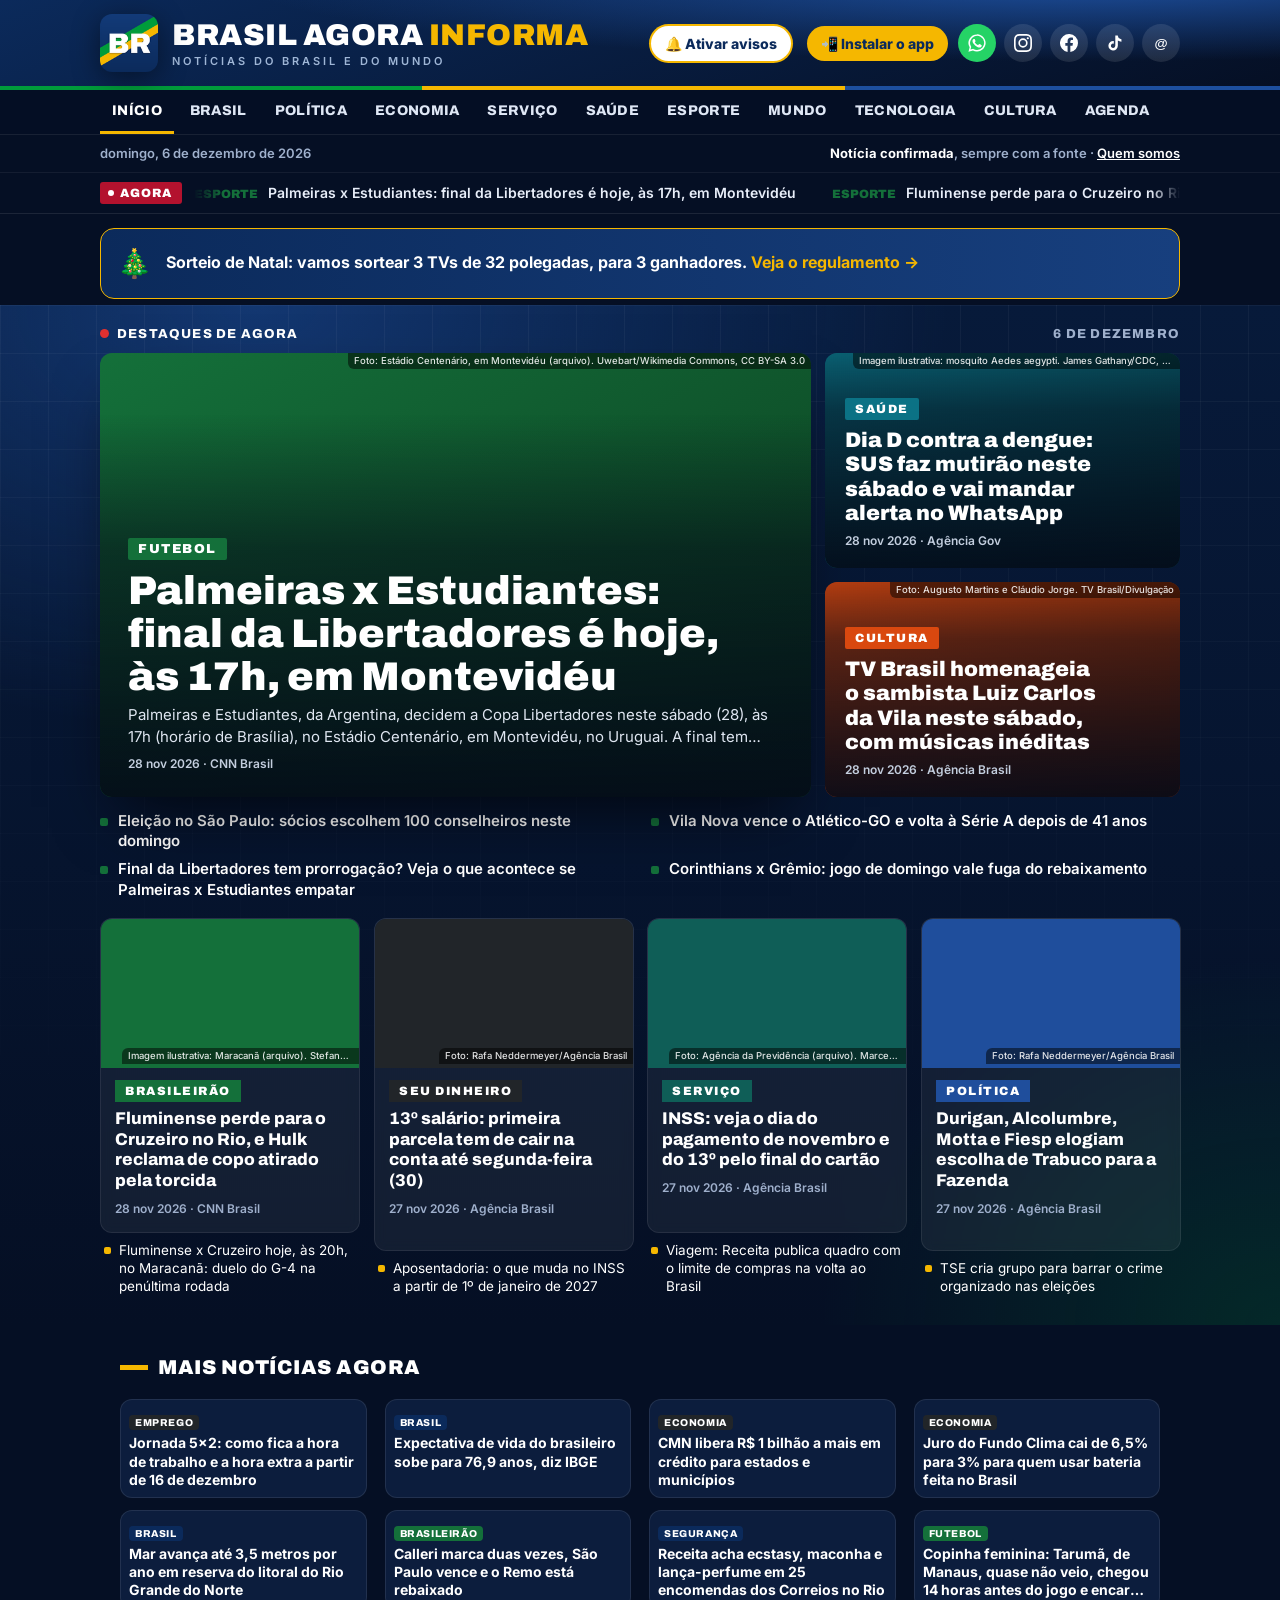
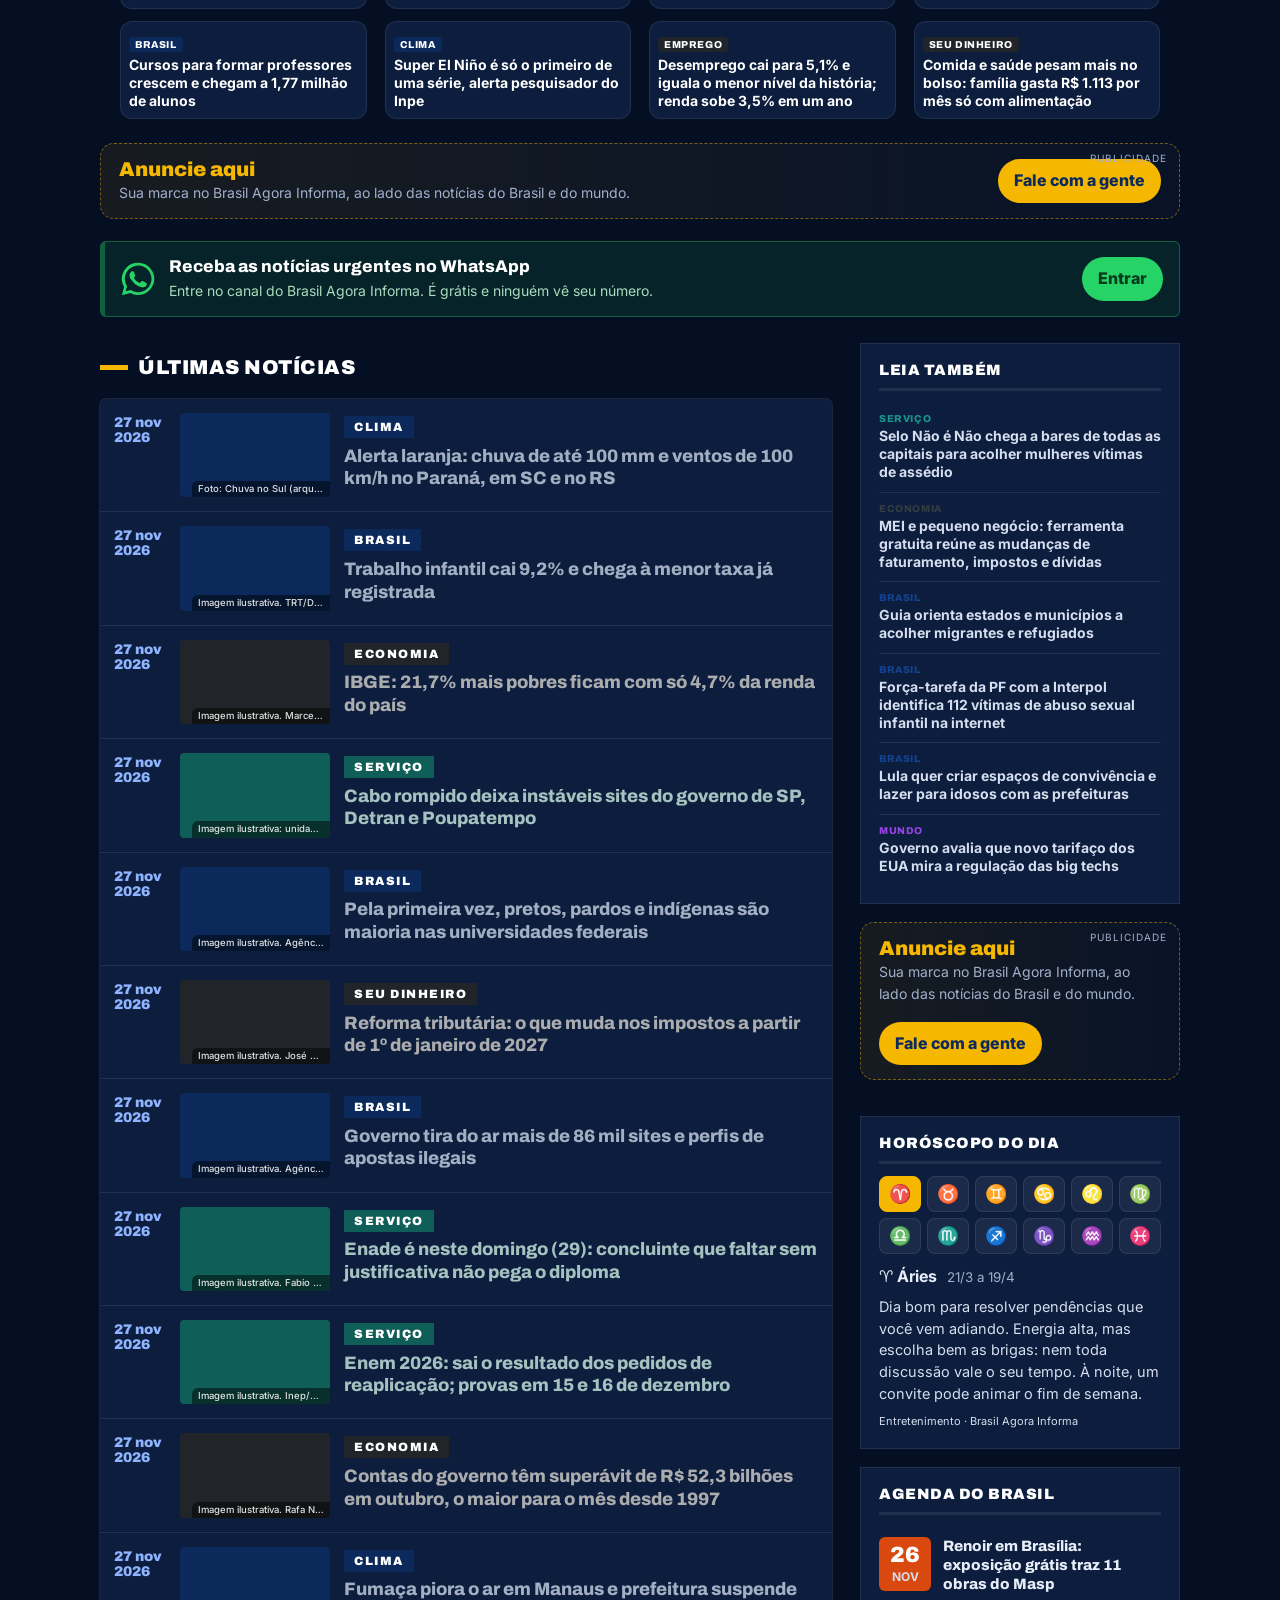
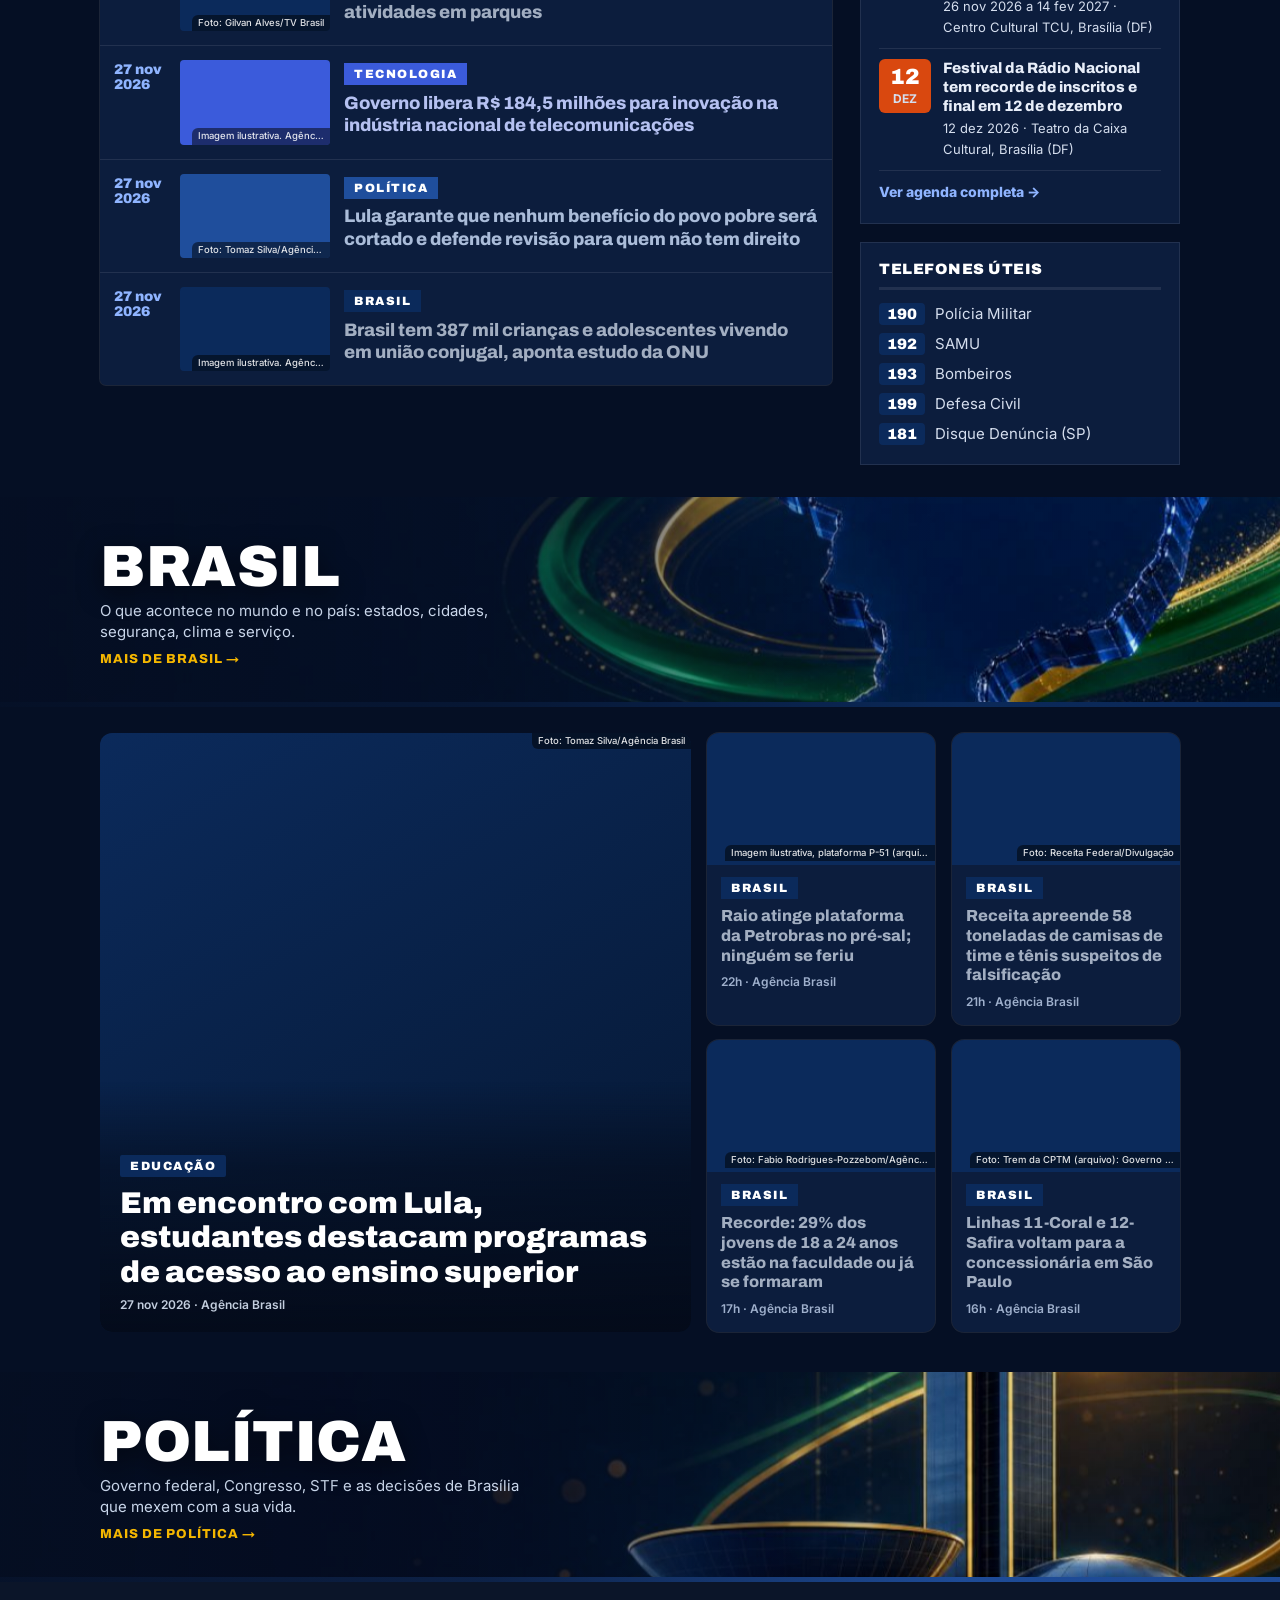
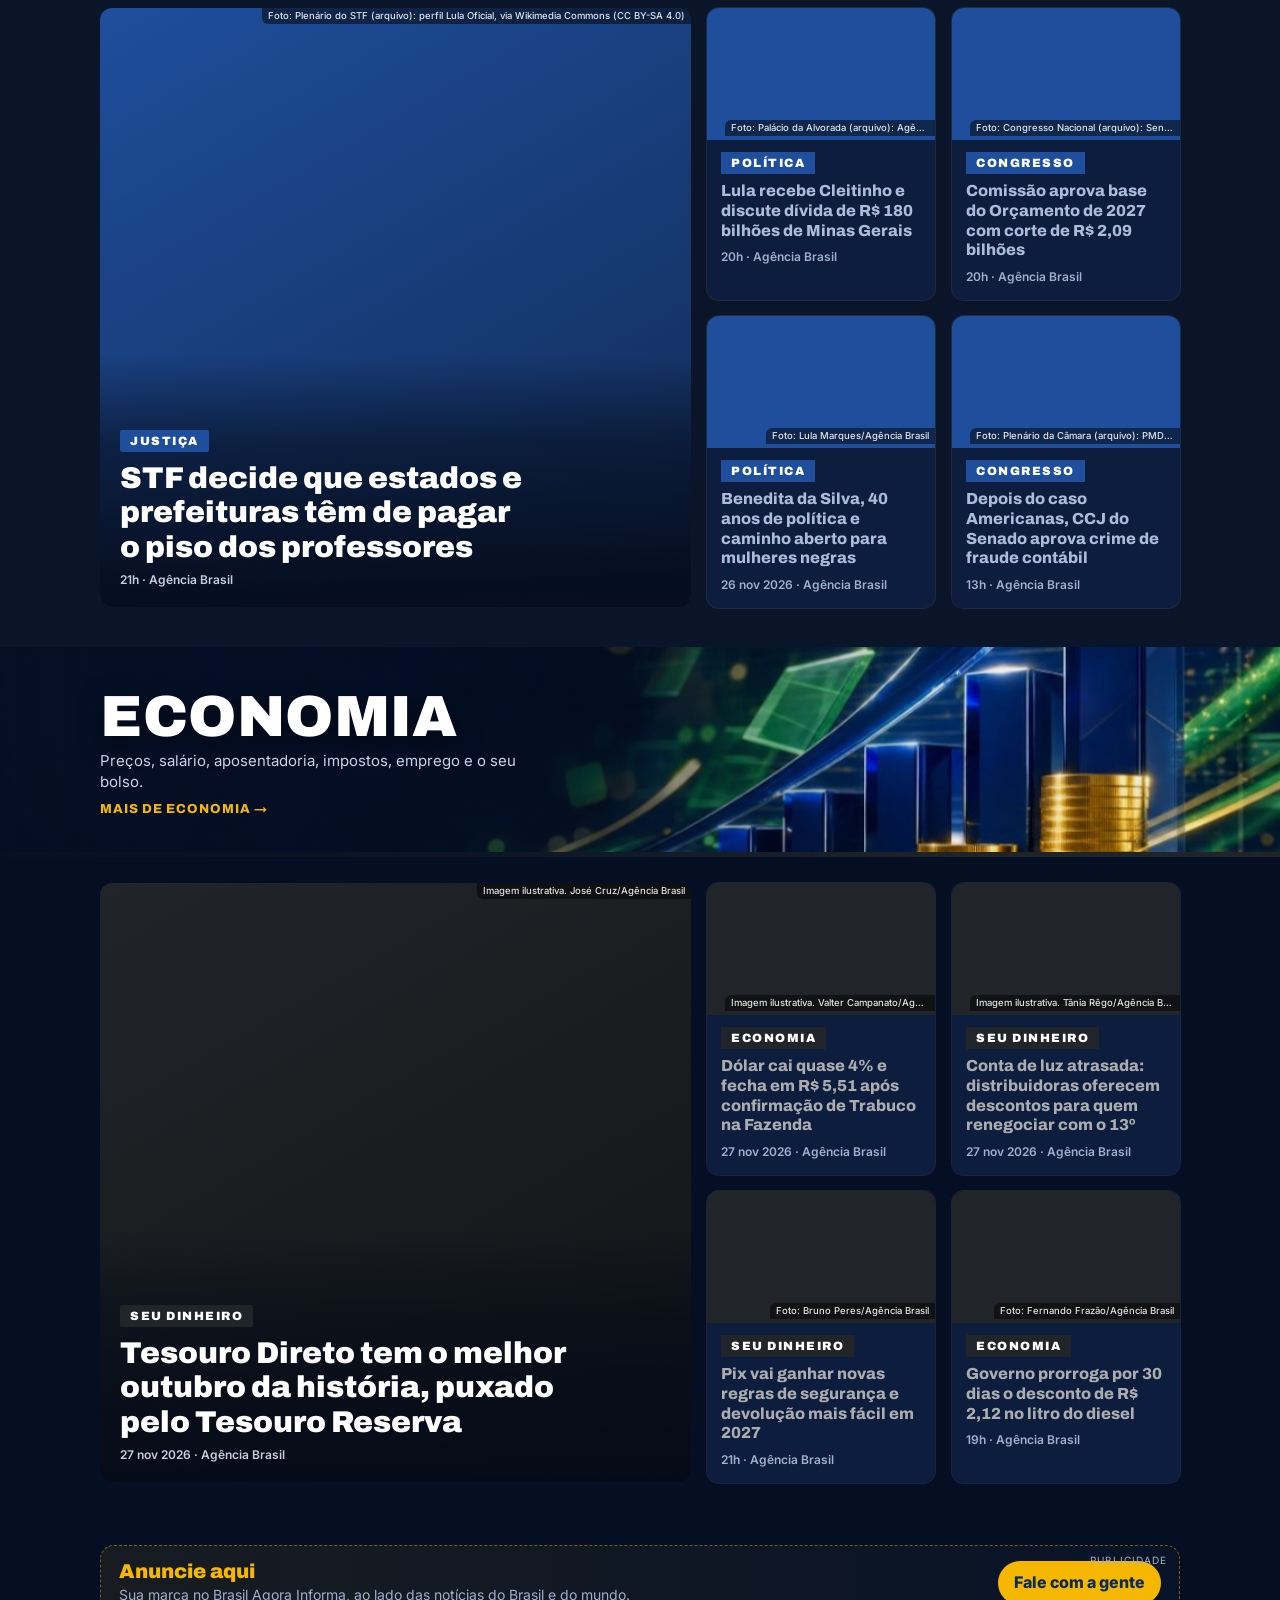
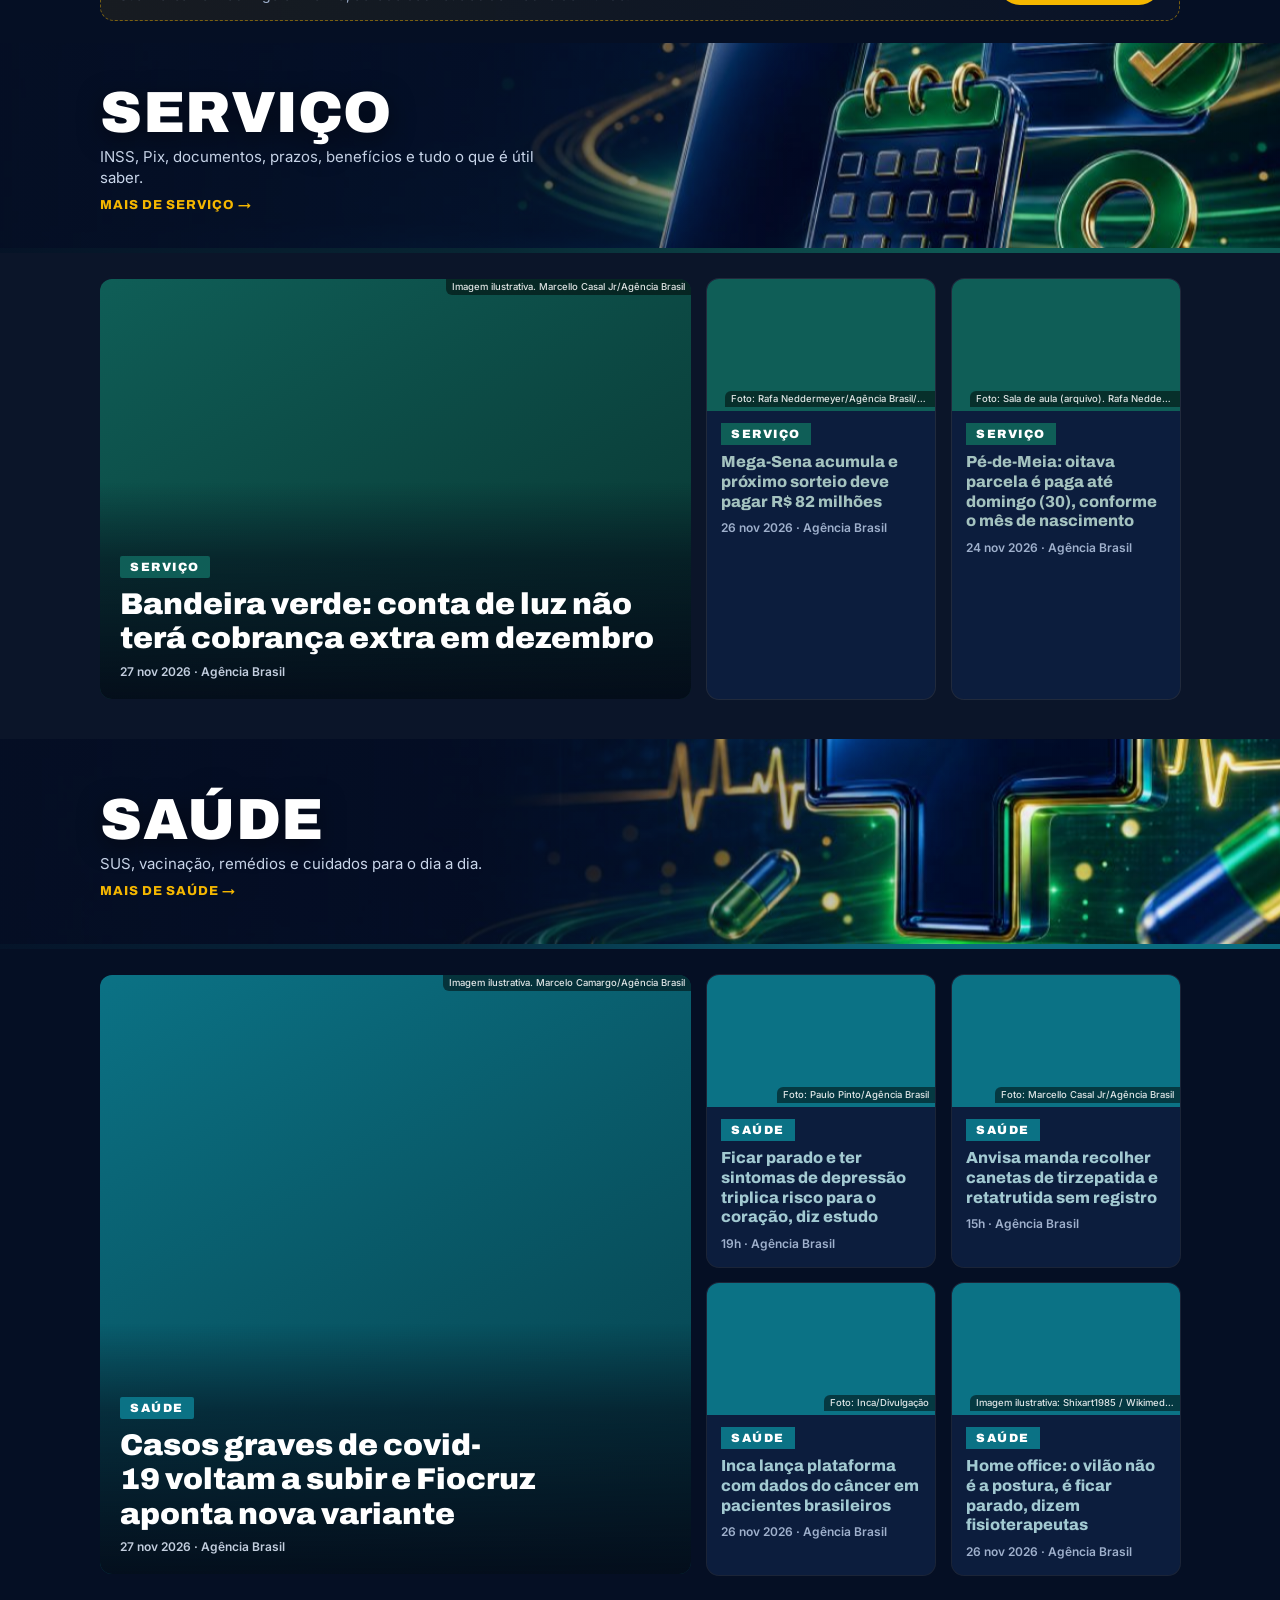
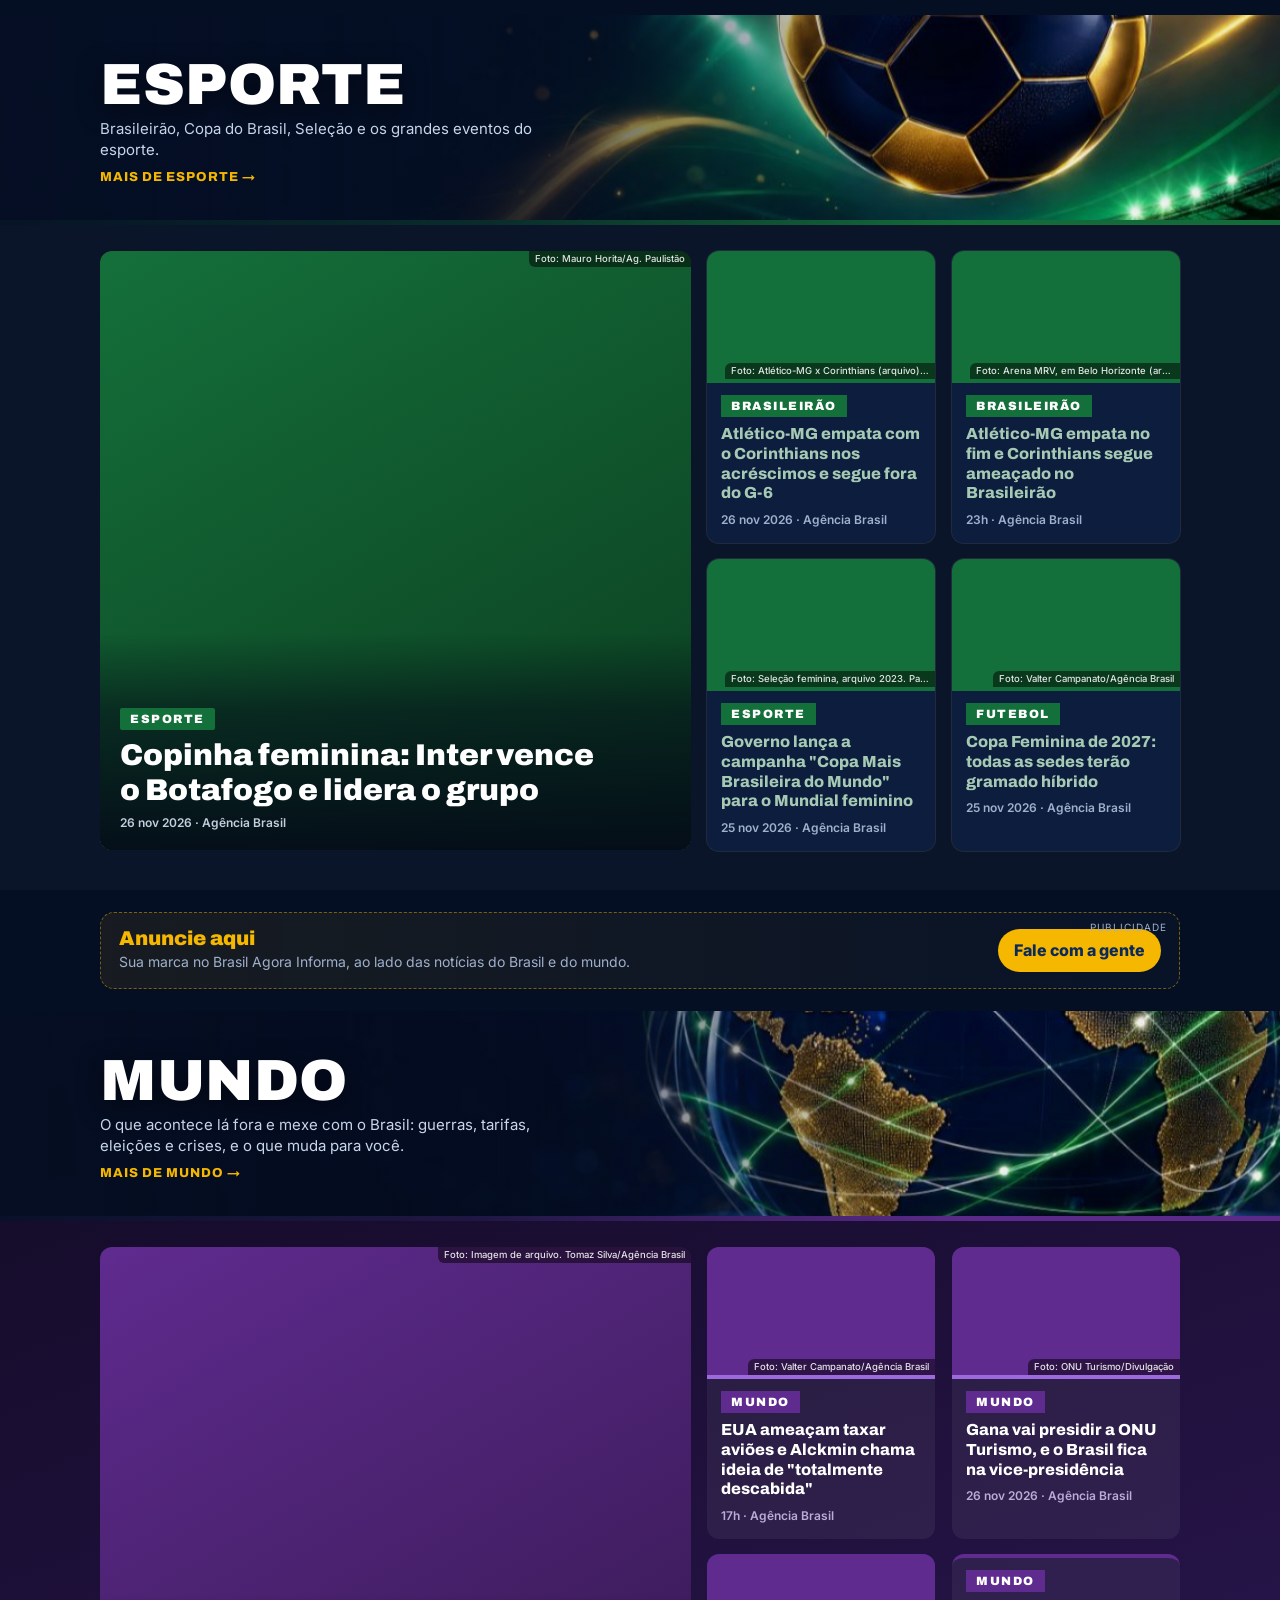
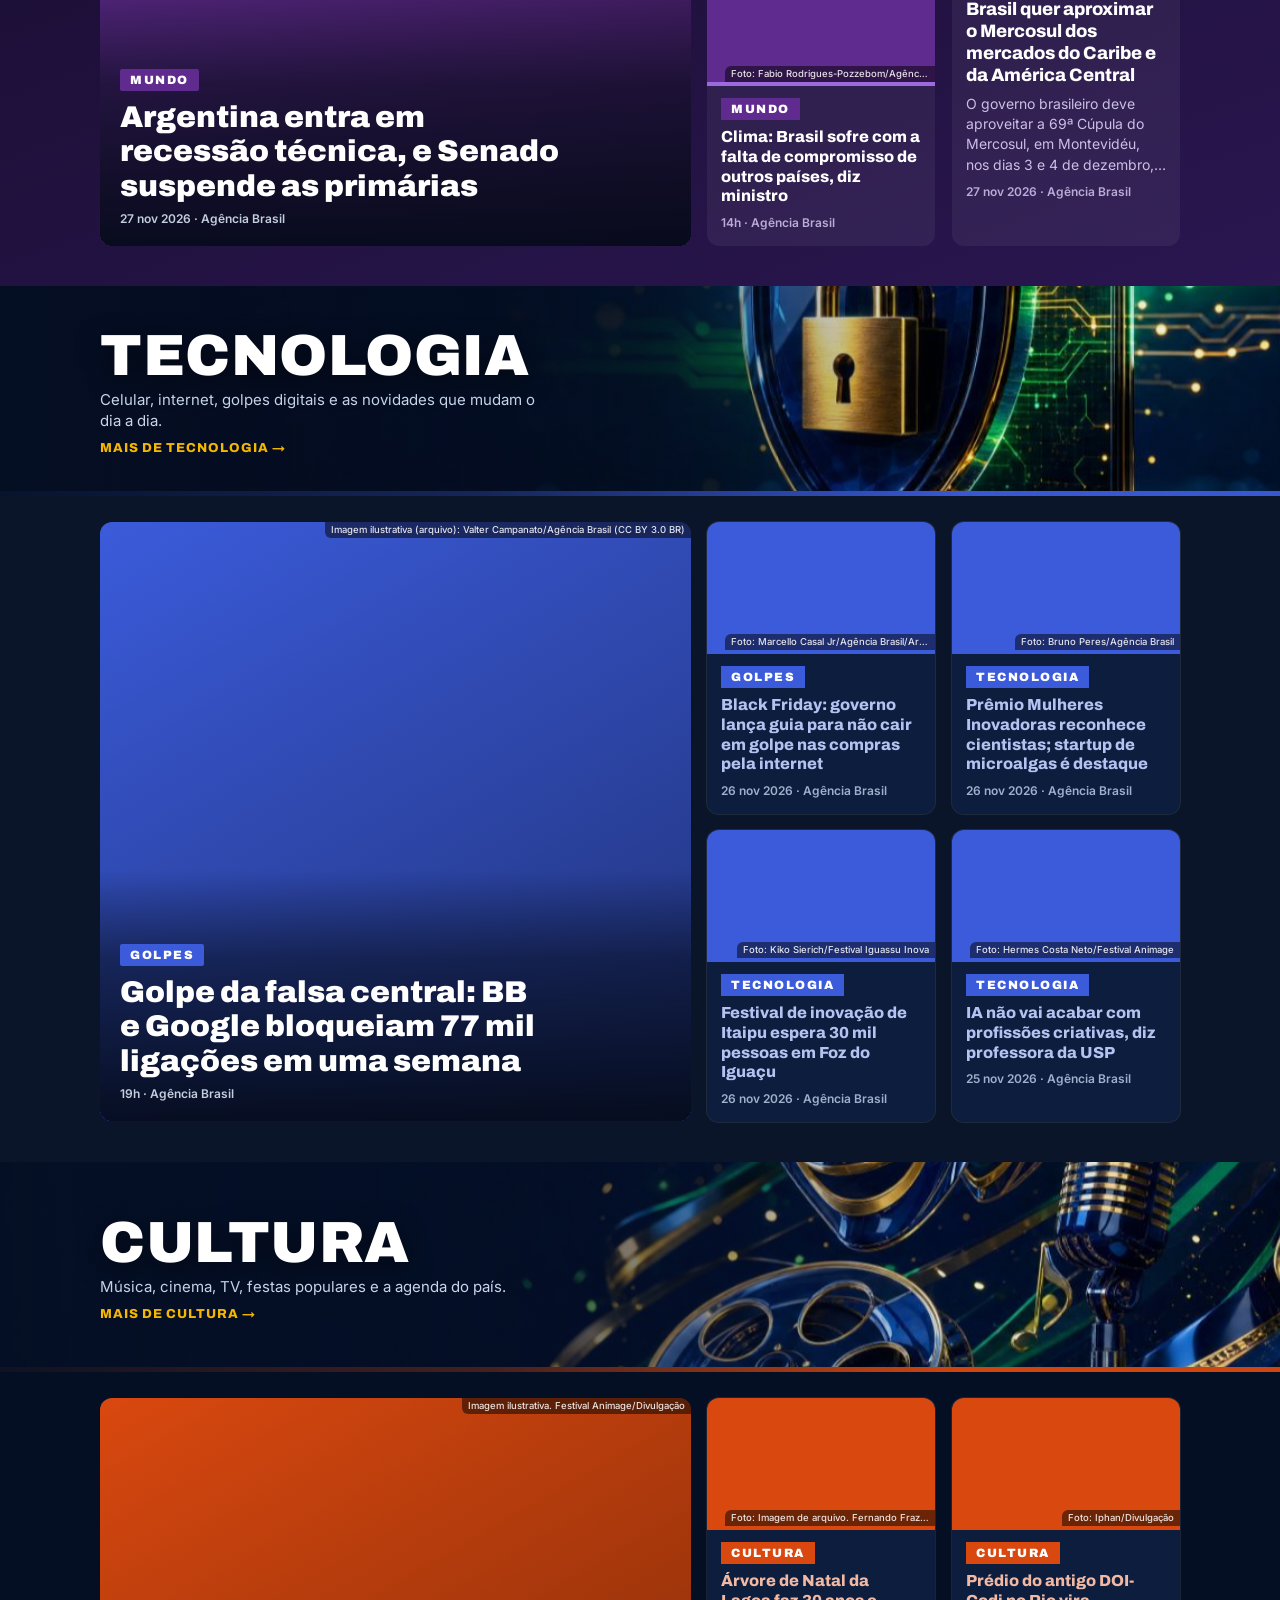
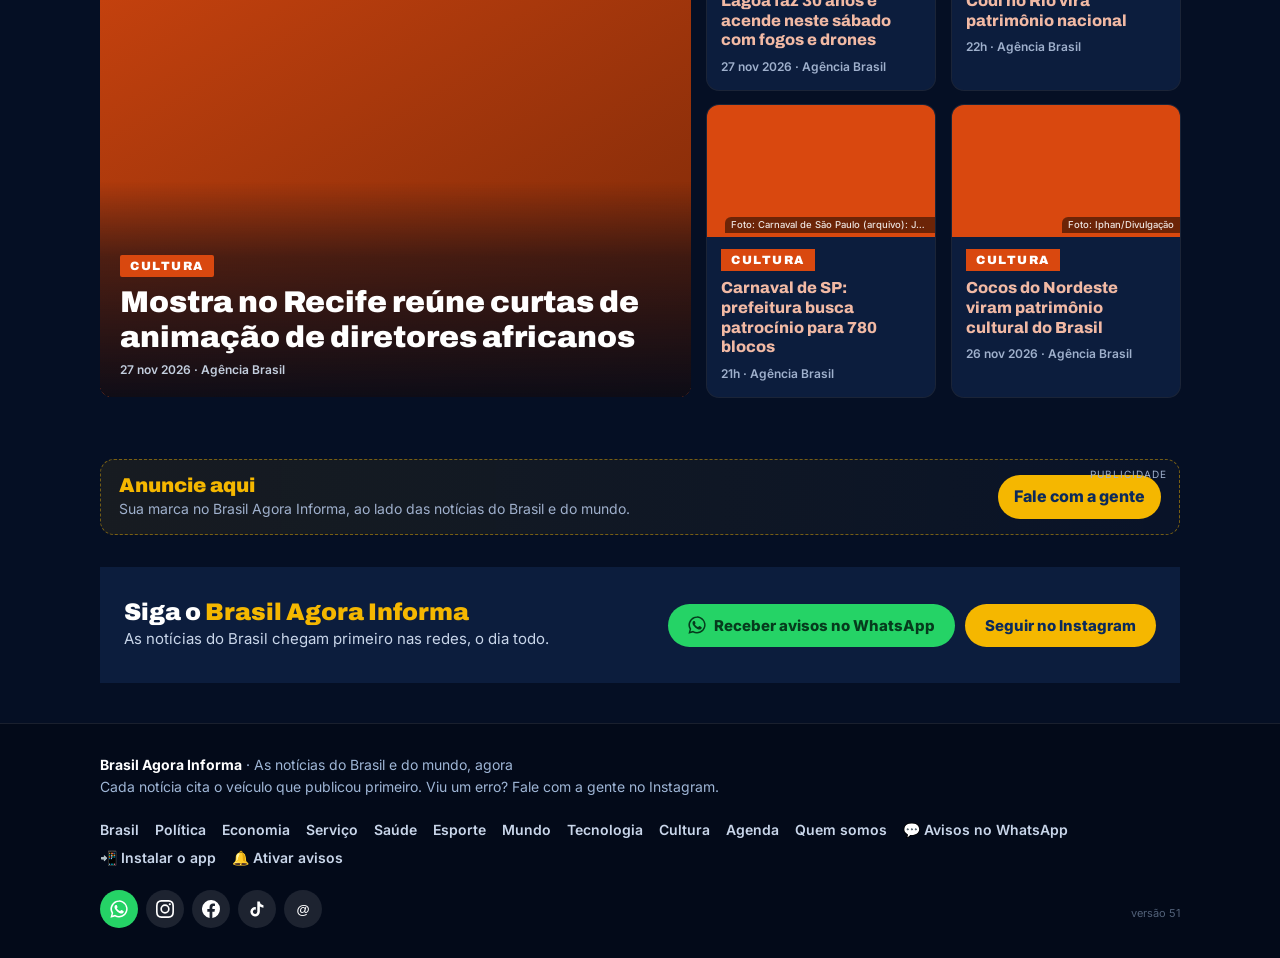
==== index.html @ d98c649c "Rodada 8h de 28/11: Vila Nova na Série A, regra da final, Corinthians x Grêmio e Luiz Carlos da Vila" ====
<!doctype html><html lang="pt-BR"><head><meta charset="utf-8"><meta name="viewport" content="width=device-width,initial-scale=1"><meta name="theme-color" content="#0B2A5B">
<link rel="preconnect" href="https://fonts.googleapis.com"><link href="https://fonts.googleapis.com/css2?family=Archivo:wght@700;800;900&family=Inter:wght@400;600;700;800&display=swap" rel="stylesheet">
<link rel="icon" href="icones/favicon-32.png" sizes="32x32"><link rel="manifest" href="manifest.webmanifest"><link rel="apple-touch-icon" href="icones/apple-touch-icon.png"><meta name="apple-mobile-web-app-capable" content="yes"><meta name="mobile-web-app-capable" content="yes"><meta name="apple-mobile-web-app-title" content="Brasil Agora Informa"><meta name="apple-mobile-web-app-status-bar-style" content="black"><link rel="stylesheet" href="assets/style.css?v=51">
<title>Brasil Agora Informa | Notícias do Brasil e do mundo</title>
<meta name="description" content="O que acontece no Brasil e no mundo agora: política, economia, serviço, saúde, esporte e mundo. Notícia confirmada, sempre com a fonte.">
<meta property="og:title" content="Brasil Agora Informa"><meta property="og:description" content="As notícias do Brasil e do mundo, agora, com fonte."><meta property="og:image" content="capa-facebook.jpg">
</head><body data-pagina="capa"><div id="topo"></div>
<main class="wrap"><a href="sorteio" style="display:flex;align-items:center;gap:14px;margin:14px 0 6px;padding:12px 16px;border-radius:14px;background:linear-gradient(90deg,#0B2A5B,#173f7e);border:1px solid #F5B700;color:#fff;text-decoration:none;font-weight:700"><span style="font-size:28px">🎄</span><span style="flex:1">Sorteio de Natal: vamos sortear 3 TVs de 32 polegadas, para 3 ganhadores. <span style="color:#F5B700">Veja o regulamento →</span></span></a><div id="conteudo"><p class="vazio">Carregando notícias…</p></div></main>
<div id="rodape"></div><script src="assets/app.js?v=51"></script></body></html>
---- assets/style.css ----
:root {
  --azul: #0b2a5b;
  --azul-escuro: #071a3a;
  --azul-claro: #1b4a8f;
  --ouro: #f5b700;
  --tinta: #14203a;
  --cinza: #5b6578;
  --linha: #e3e7ee;
  --fundo: #f5f7fb;
  --branco: #fff;
}
* {
  margin: 0;
  padding: 0;
  box-sizing: border-box;
}
html {
  scroll-behavior: smooth;
}
body {
  font-family: Inter, system-ui, sans-serif;
  background: var(--fundo);
  color: var(--tinta);
  line-height: 1.6;
  -webkit-font-smoothing: antialiased;
}
a {
  color: inherit;
}
img {
  max-width: 100%;
  height: auto;
  display: block;
}
.wrap {
  max-width: 1120px;
  margin: 0 auto;
  padding: 0 20px;
}

/* topo */
.topo {
  background: linear-gradient(160deg, var(--azul) 0%, var(--azul-escuro) 100%);
  color: #fff;
  position: relative;
}
.topo::after {
  content: "";
  display: block;
  height: 6px;
  background: var(--ouro);
}
.topo .wrap {
  display: flex;
  align-items: center;
  justify-content: space-between;
  gap: 16px;
  padding-top: 18px;
  padding-bottom: 18px;
}
.marca {
  display: flex;
  align-items: center;
  gap: 14px;
  text-decoration: none;
}
.selo {
  width: 54px;
  height: 54px;
  border-radius: 12px;
  background: #fff;
  object-fit: cover;
  flex: none;
}
.nome {
  font-family: Archivo, sans-serif;
  font-weight: 900;
  font-size: 26px;
  letter-spacing: 0.5px;
  line-height: 1;
}
.nome span {
  color: var(--ouro);
}
.nome small {
  display: block;
  font-family: Inter, sans-serif;
  font-weight: 600;
  font-size: 11px;
  letter-spacing: 3px;
  color: #9fb6d6;
  margin-top: 6px;
}
.redes {
  display: flex;
  gap: 8px;
  flex-wrap: wrap;
  justify-content: flex-end;
}
.redes a {
  display: inline-flex;
  align-items: center;
  justify-content: center;
  width: 38px;
  height: 38px;
  border-radius: 50%;
  background: rgba(255, 255, 255, 0.1);
  transition: background 0.15s;
}
.redes a:hover {
  background: var(--ouro);
  color: var(--azul);
}
.redes svg {
  width: 18px;
  height: 18px;
  fill: currentColor;
}
.hoje {
  background: var(--azul-escuro);
  color: #9fb6d6;
  font-size: 13px;
  font-weight: 600;
}
.hoje .wrap {
  padding-top: 8px;
  padding-bottom: 8px;
  display: flex;
  justify-content: space-between;
  gap: 12px;
  flex-wrap: wrap;
}
.hoje b {
  color: #fff;
}

/* chips */
.filtros {
  display: flex;
  gap: 8px;
  overflow-x: auto;
  padding: 22px 0 6px;
  scrollbar-width: none;
}
.filtros::-webkit-scrollbar {
  display: none;
}
.chip {
  flex: none;
  border: 1px solid var(--linha);
  background: #fff;
  color: var(--tinta);
  font:
    600 13px Inter,
    sans-serif;
  letter-spacing: 0.5px;
  padding: 8px 14px;
  border-radius: 999px;
  cursor: pointer;
}
.chip[aria-pressed="true"] {
  background: var(--azul);
  border-color: var(--azul);
  color: #fff;
}

.tag {
  display: inline-block;
  background: var(--ouro);
  color: var(--azul);
  font:
    900 12px Archivo,
    sans-serif;
  letter-spacing: 1.5px;
  padding: 4px 10px;
}
.meta {
  font-size: 13px;
  color: var(--cinza);
  font-weight: 600;
}
.meta .fonte {
  color: var(--azul);
}

/* destaque */
.destaque {
  display: grid;
  grid-template-columns: minmax(0, 5fr) minmax(0, 6fr);
  gap: 32px;
  align-items: center;
  background: #fff;
  border: 1px solid var(--linha);
  padding: 24px;
  margin: 16px 0 28px;
  text-decoration: none;
}
.destaque img {
  aspect-ratio: 4/5;
  object-fit: cover;
  width: 100%;
  border-radius: 6px;
}
.destaque h1 {
  font-family: Archivo, sans-serif;
  font-weight: 900;
  font-size: clamp(28px, 4vw, 44px);
  line-height: 1.08;
  letter-spacing: -0.5px;
  margin: 14px 0;
}
.destaque p {
  color: #3a4660;
  font-size: 17px;
  margin-bottom: 14px;
}
.destaque:hover h1 {
  color: var(--azul-claro);
}

h2.secao {
  font-family: Archivo, sans-serif;
  font-weight: 900;
  font-size: 20px;
  letter-spacing: 0.5px;
  text-transform: uppercase;
  margin: 8px 0 16px;
  display: flex;
  align-items: center;
  gap: 10px;
}
h2.secao::before {
  content: "";
  width: 28px;
  height: 5px;
  background: var(--ouro);
}

.grade {
  display: grid;
  grid-template-columns: repeat(auto-fill, minmax(250px, 1fr));
  gap: 20px;
  margin-bottom: 40px;
}
.card {
  background: #fff;
  border: 1px solid var(--linha);
  text-decoration: none;
  display: flex;
  flex-direction: column;
  transition:
    transform 0.15s,
    box-shadow 0.15s;
}
.card:hover {
  transform: translateY(-2px);
  box-shadow: 0 10px 24px rgba(11, 42, 91, 0.12);
}
.card img {
  aspect-ratio: 4/5;
  object-fit: cover;
  width: 100%;
}
.card .corpo {
  padding: 16px 16px 18px;
  display: flex;
  flex-direction: column;
  gap: 10px;
  flex: 1;
}
.card h3 {
  font-family: Archivo, sans-serif;
  font-weight: 800;
  font-size: 19px;
  line-height: 1.2;
}
.card .meta {
  margin-top: auto;
}
.vazio {
  padding: 40px;
  text-align: center;
  color: var(--cinza);
}

/* siga */
.siga {
  background: var(--azul);
  color: #fff;
  padding: 32px 24px;
  margin: 0 0 40px;
  display: flex;
  align-items: center;
  justify-content: space-between;
  gap: 20px;
  flex-wrap: wrap;
}
.siga h2 {
  font-family: Archivo, sans-serif;
  font-weight: 900;
  font-size: 24px;
  line-height: 1.15;
}
.siga h2 span {
  color: var(--ouro);
}
.siga p {
  color: #c9d6ea;
  font-size: 15px;
}
.btn {
  display: inline-flex;
  align-items: center;
  gap: 8px;
  background: var(--ouro);
  color: var(--azul);
  font:
    800 15px Inter,
    sans-serif;
  padding: 12px 20px;
  border-radius: 999px;
  text-decoration: none;
  border: 0;
  cursor: pointer;
}
.btn.whats {
  background: #25d366;
  color: #063b1d;
}
.btn.claro {
  background: #eef2f8;
  color: var(--azul);
}

/* matéria */
.materia {
  max-width: 760px;
  margin: 28px auto 40px;
  background: #fff;
  border: 1px solid var(--linha);
  padding: clamp(20px, 4vw, 44px);
}
.voltar {
  display: inline-block;
  margin-top: 22px;
  font-weight: 700;
  font-size: 14px;
  color: var(--azul);
  text-decoration: none;
}
.materia h1 {
  font-family: Archivo, sans-serif;
  font-weight: 900;
  font-size: clamp(28px, 5vw, 42px);
  line-height: 1.1;
  letter-spacing: -0.5px;
  margin: 14px 0 10px;
}
.materia .linha-fina {
  font-size: 19px;
  color: #3a4660;
  margin-bottom: 16px;
}
.materia img {
  width: 100%;
  max-width: 460px;
  margin: 24px auto;
  border-radius: 6px;
}
.materia .texto p {
  font-size: 18px;
  margin-bottom: 18px;
  white-space: pre-line;
}
.caixa-fonte {
  border-left: 5px solid var(--ouro);
  background: #fbf8ec;
  padding: 14px 18px;
  margin: 26px 0;
  font-size: 15px;
}
.compartilhar {
  display: flex;
  gap: 10px;
  flex-wrap: wrap;
  margin-top: 10px;
}

/* sobre */
.pagina {
  max-width: 760px;
  margin: 28px auto 40px;
  background: #fff;
  border: 1px solid var(--linha);
  padding: clamp(20px, 4vw, 44px);
}
.pagina h1 {
  font-family: Archivo, sans-serif;
  font-weight: 900;
  font-size: 36px;
  line-height: 1.1;
  margin-bottom: 16px;
}
.pagina h2 {
  font-family: Archivo, sans-serif;
  font-weight: 800;
  font-size: 21px;
  margin: 26px 0 8px;
}
.pagina p,
.pagina li {
  font-size: 17px;
  margin-bottom: 10px;
}
.pagina ul {
  padding-left: 22px;
}

/* rodapé */
.rodape {
  background: var(--azul-escuro);
  color: #9fb6d6;
  font-size: 14px;
  padding: 30px 0;
}
.rodape .wrap {
  display: flex;
  justify-content: space-between;
  gap: 20px;
  flex-wrap: wrap;
  align-items: center;
}
.rodape a {
  color: #fff;
}

@media (max-width: 760px) {
  .destaque {
    grid-template-columns: 1fr;
    gap: 18px;
    padding: 16px;
  }
  .destaque img {
    max-width: 420px;
    margin: 0 auto;
  }
  .nome {
    font-size: 20px;
  }
  .nome small {
    letter-spacing: 2px;
    font-size: 10px;
  }
  .selo {
    width: 44px;
    height: 44px;
  }
  .topo .wrap {
    flex-wrap: wrap;
  }
  .redes a {
    width: 34px;
    height: 34px;
  }
}

/* ===== v2: seções, capa com lateral, agenda ===== */
.secoes{background:#fff;border-bottom:1px solid var(--linha);position:sticky;top:0;z-index:5}
.secoes .wrap{display:flex;gap:4px;overflow-x:auto;scrollbar-width:none}
.secoes .wrap::-webkit-scrollbar{display:none}
.secoes a{flex:none;padding:13px 12px;font:800 14px Archivo,sans-serif;letter-spacing:.3px;text-transform:uppercase;text-decoration:none;color:var(--tinta);border-bottom:3px solid transparent}
.secoes a:hover{color:var(--azul-claro)}
.secoes a[aria-current=page]{border-bottom-color:var(--ouro);color:var(--azul)}
.hoje a{color:#fff}

.capa{display:grid;grid-template-columns:minmax(0,1fr) 320px;gap:28px;margin:24px 0 32px;align-items:start}
.capa .destaque{margin:0 0 28px}
.lateral{display:flex;flex-direction:column;gap:18px;position:sticky;top:64px}
.box{background:#fff;border:1px solid var(--linha);padding:18px}
.box-t{font:900 15px Archivo,sans-serif;text-transform:uppercase;letter-spacing:.5px;margin-bottom:12px;padding-bottom:10px;border-bottom:3px solid var(--ouro)}
.mini{font-size:14px;color:var(--cinza)}
.credito{font-size:11px;color:#98a1b3;margin-top:6px}
.mais{display:inline-block;margin-top:10px;font-weight:800;font-size:14px;color:var(--azul);text-decoration:none}
.agora{display:flex;align-items:center;gap:10px;margin-bottom:6px}
.agora .ic{font-size:34px}
.agora b{font:900 40px Archivo,sans-serif;color:var(--azul)}
.agora span:last-child{font-weight:600;color:#3a4660}
.fones{list-style:none;display:grid;gap:6px}
.fones a{display:flex;gap:10px;align-items:center;text-decoration:none;font-size:15px}
.fones b{display:inline-block;min-width:46px;text-align:center;background:var(--azul);color:#fff;font:900 15px Archivo,sans-serif;padding:3px 0;border-radius:4px}

.evento{display:flex;gap:12px;padding:10px 0;border-bottom:1px solid var(--linha);text-decoration:none}
.evento:last-of-type{border-bottom:0}
.evento .dia{flex:none;align-self:flex-start;width:52px;text-align:center;background:var(--azul);color:#fff;padding:6px 0;border-radius:6px;line-height:1.1}
.evento .dia b{display:block;font:900 22px Archivo,sans-serif}
.evento .dia span{font-size:12px;font-weight:700;text-transform:uppercase;color:var(--ouro)}
.evento h4{font:800 15px Archivo,sans-serif;line-height:1.25}
.evento p{font-size:13px;color:var(--cinza);margin-top:3px}
.evento:hover h4{color:var(--azul-claro)}
.agenda-full{margin:0 0 32px}
.agenda-full .evento .dia{width:64px}
.agenda-full .evento h4{font-size:18px}

.lista{display:grid;grid-template-columns:repeat(2,minmax(0,1fr));gap:14px;margin-bottom:8px}
.item{background:#fff;border:1px solid var(--linha);padding:16px;text-decoration:none;display:flex;flex-direction:column;gap:8px}
.item h3{font:800 18px/1.25 Archivo,sans-serif}
.item:hover h3{color:var(--azul-claro)}
.item .tag{align-self:flex-start}

.bloco{margin-bottom:12px}
.bloco-t{display:flex;align-items:center;justify-content:space-between;gap:12px}
.bloco-t .mais{margin:0 0 16px}
.grade{grid-template-columns:repeat(auto-fill,minmax(230px,1fr))}

.cab-secao{margin:26px 0 20px;padding:24px;background:var(--azul);color:#fff;border-bottom:5px solid var(--ouro)}
.cab-secao h1{font:900 clamp(28px,5vw,40px) Archivo,sans-serif;line-height:1.1}
.cab-secao p{color:#c9d6ea;margin-top:6px}

.sem-img{aspect-ratio:4/5;background:linear-gradient(160deg,var(--azul),var(--azul-escuro));color:#fff;padding:22px;display:flex;flex-direction:column;justify-content:center;gap:12px}
.sem-img .tag{align-self:flex-start}
.sem-img b{font:900 24px/1.12 Archivo,sans-serif}
.destaque .sem-img b{font-size:32px}
.caixa-evento{border-left:5px solid var(--azul);background:#eef2f8;padding:14px 18px;margin:22px 0 0;font-size:16px;line-height:1.7}

.rodape .mapa{display:flex;flex-wrap:wrap;gap:6px 16px}
.rodape .mapa a{color:#c9d6ea;text-decoration:none;font-weight:600}

@media (max-width:900px){
  .capa{grid-template-columns:1fr}
  .lateral{position:static}
}
@media (max-width:560px){
  .lista{grid-template-columns:1fr}
  .secoes a{padding:12px 9px;font-size:13px}
}

/* ===== v3: celular mais fácil ===== */
@media (max-width:640px){
  .secoes{position:static}
  .secoes .wrap{display:grid;grid-template-columns:repeat(3,1fr);gap:0;padding:0}
  .secoes a{text-align:center;padding:12px 4px;font-size:13px;border-bottom:1px solid var(--linha);border-right:1px solid var(--linha)}
  .secoes a:nth-child(3n){border-right:0}
  .secoes a[aria-current=page]{background:var(--azul);color:#fff;border-bottom-color:var(--azul)}
  .hoje .wrap{flex-direction:column;gap:2px}
  .hoje a{display:inline-block;padding:6px 0}
  .destaque img,.destaque .sem-img{max-width:280px;margin:0 auto}
  .materia img{max-width:300px}
  .fones a{padding:6px 0;font-size:16px}
  .evento{padding:12px 0}
  .mais{padding:8px 0}
  .voltar{padding:8px 0}
  .rodape .mapa a{padding:6px 0}
  .card h3,.item h3{font-size:18px}
  .materia .texto p{font-size:17px}
}

/* ===== v4: cores por seção, fotos, capa variada ===== */
.tag{background:var(--cor,var(--ouro));color:#fff}
.secoes a:hover{color:var(--cor)}
.secoes a[aria-current=page]{border-bottom-color:var(--cor);color:var(--cor)}
.cab-secao{background:var(--cor,var(--azul))}
.thumb{aspect-ratio:16/9;overflow:hidden;background:#dfe5ee}
.thumb img{width:100%;height:100%;object-fit:cover}
.bloco-cor{display:flex;align-items:flex-end;padding:14px 16px;background:radial-gradient(circle at 85% 15%,rgba(255,255,255,.18) 0,transparent 55%),linear-gradient(150deg,var(--cor) 0%,color-mix(in srgb,var(--cor) 70%,#000) 100%);position:relative}
.bloco-cor::before{content:"";position:absolute;top:14px;left:16px;width:34px;height:5px;background:var(--ouro)}
.bloco-cor span{font:900 26px Archivo,sans-serif;color:rgba(255,255,255,.92);letter-spacing:.3px;text-transform:uppercase}
.card .corpo{border-top:4px solid var(--cor,transparent)}
.card .tag{align-self:flex-start}
.sem-img{background:linear-gradient(160deg,var(--cor,var(--azul)),color-mix(in srgb,var(--cor,#0b2a5b) 65%,#000))}

.destaque{border-top:5px solid var(--cor,var(--azul))}
.destaque.foto{display:block;position:relative;padding:0;border:0;overflow:hidden;background:#000}
.destaque.foto img{width:100%;aspect-ratio:16/9;object-fit:cover;opacity:.92;border-radius:0}
.destaque.foto .sobre{position:absolute;left:0;right:0;bottom:0;padding:80px 28px 24px;background:linear-gradient(transparent,rgba(0,0,0,.85));color:#fff}
.destaque.foto h1{color:#fff;margin:10px 0 8px}
.destaque.foto p{color:#e6ebf3;display:-webkit-box;-webkit-line-clamp:2;-webkit-box-orient:vertical;overflow:hidden}
.destaque.foto .meta,.destaque.foto .fonte{color:#cfd8e6}

.dupla{display:grid;grid-template-columns:1fr 1fr;gap:18px;margin-bottom:28px}
.lista-v{display:flex;flex-direction:column;gap:12px;margin-bottom:8px}
.item{flex-direction:row;align-items:flex-start;gap:14px;padding:12px;border-left:4px solid var(--cor)}
.item .thumb{flex:none;width:132px;border-radius:4px}
.item .bloco-cor{padding:8px 10px}
.item .bloco-cor::before{top:8px;left:10px;width:22px;height:4px}
.item .bloco-cor span{font-size:13px}
.item>div:last-child{display:flex;flex-direction:column;gap:6px;min-width:0}
.item h3{font-size:17px}

.bloco{margin:8px 0 34px}
.bloco-t{display:flex;align-items:center;justify-content:space-between;background:var(--cor);color:#fff;padding:10px 16px;margin-bottom:16px;border-bottom:4px solid var(--ouro)}
.bloco-t h2{font:900 20px Archivo,sans-serif;text-transform:uppercase;letter-spacing:.5px}
.bloco-t a{color:#fff;font-weight:800;font-size:14px;text-decoration:none}
.bloco-c{display:grid;grid-template-columns:minmax(0,1fr) minmax(0,1fr);gap:18px;align-items:start}

.evento .dia{background:var(--cor,var(--azul))}
.foto-mat{margin:22px 0}
.foto-mat img{width:100%;aspect-ratio:16/9;object-fit:cover;border-radius:6px}
.foto-mat figcaption{font-size:12px;color:var(--cinza);margin-top:6px}
.materia .card-mat{width:100%;max-width:460px;margin:24px auto;border-radius:6px}
.materia{border-top:5px solid var(--cor,var(--azul))}

@media (max-width:760px){
  .dupla,.bloco-c{grid-template-columns:1fr}
  .destaque.foto .sobre{position:static;background:#0b0f18;padding:18px}
  .destaque.foto h1{font-size:26px}
}
@media (max-width:640px){
  .secoes a[aria-current=page]{background:var(--cor);color:#fff;border-bottom-color:var(--cor)}
  .item .thumb{width:96px}
  .item h3{font-size:16px}
  .materia .card-mat{max-width:300px}
}
.materia .foto-mat img{max-width:none;margin:0}
.destaque.foto img{max-width:none;margin:0}
.item .bloco-cor span{font-size:12px;white-space:nowrap}
.thumb.de-card img{object-position:center 42%}
.thumb{background:var(--cor,#dfe5ee)}
.destaque.foto{min-height:200px}
.destaque.foto.falhou{min-height:0;background:linear-gradient(160deg,var(--cor,#0b2a5b),#071a3a)}
.destaque.foto.falhou .sobre{position:static;background:none;padding:28px}

/* ===== app: aviso de instalar ===== */
#instalar{position:fixed;left:12px;right:12px;bottom:12px;z-index:50;max-width:520px;margin:0 auto;display:flex;gap:12px;align-items:flex-start;background:#fff;color:var(--tinta);border-top:4px solid var(--ouro);border-radius:12px;padding:14px 40px 14px 14px;box-shadow:0 12px 32px rgba(7,26,58,.28);animation:sobe .3s ease-out}
#instalar img{border-radius:10px;flex:none}
#instalar p{font-size:15px;line-height:1.45}
#instalar .btn{margin-top:10px;padding:10px 18px}
#instalar .fechar{position:absolute;top:6px;right:8px;width:34px;height:34px;border:0;background:none;font-size:26px;line-height:1;color:var(--cinza);cursor:pointer}
#instalar .ic-share{display:inline-block;border:1.5px solid currentColor;border-radius:4px;padding:0 4px;font-size:12px}
@keyframes sobe{from{transform:translateY(20px);opacity:0}to{transform:none;opacity:1}}
@media (display-mode: standalone){ .topo{padding-top:env(safe-area-inset-top)} }

/* ===== canal do WhatsApp ===== */
.zap-faixa{display:flex;align-items:center;gap:14px;background:#e7f8ee;border:1px solid #bfe8cf;border-left:5px solid #25D366;padding:14px 16px;margin:0 0 26px;text-decoration:none;color:#0b3b22;border-radius:6px}
.zap-faixa svg{width:34px;height:34px;flex:none;fill:#25D366}
.zap-faixa span{display:flex;flex-direction:column;gap:2px;flex:1;min-width:0}
.zap-faixa b{font:800 17px/1.25 Archivo,sans-serif}
.zap-faixa small{font-size:14px;color:#2d5a41}
.zap-faixa em{font-style:normal;background:#25D366;color:#063b1d;font-weight:800;padding:9px 16px;border-radius:999px;flex:none}
.zap-faixa:hover{background:#dbf4e5}
.materia .zap-faixa{margin:22px 0 0}
.btn.zap svg{width:18px;height:18px;fill:currentColor}
.siga-btns{display:flex;gap:10px;flex-wrap:wrap}
.redes a[aria-label=whatsapp]{background:#25D366;color:#fff}
@media (max-width:560px){
  .zap-faixa{flex-wrap:wrap}
  .zap-faixa em{width:100%;text-align:center}
}

/* ===== instalar o app: botão, faixa e passo a passo ===== */
.topo-dir{display:flex;align-items:center;gap:10px}
.btn-instalar{border:0;cursor:pointer;background:var(--ouro);color:var(--azul);font:800 14px Inter,sans-serif;padding:9px 14px;border-radius:999px;white-space:nowrap}
.btn-instalar[hidden]{display:none}
.instalar-faixa{display:flex;align-items:center;gap:12px;width:100%;text-align:left;cursor:pointer;background:#fff8e0;border:1px solid #f3dc8a;border-left:5px solid var(--ouro);padding:12px 14px;margin:-12px 0 26px;border-radius:6px;font:inherit;color:var(--tinta)}
.instalar-faixa img{border-radius:9px;flex:none}
.instalar-faixa span{display:flex;flex-direction:column;flex:1;min-width:0}
.instalar-faixa b{font:800 16px/1.25 Archivo,sans-serif}
.instalar-faixa small{font-size:13px;color:#5b5030}
.instalar-faixa em{font-style:normal;background:var(--azul);color:#fff;font-weight:800;padding:9px 14px;border-radius:999px;flex:none}
#instalar .txt p{margin-bottom:2px}
#guia{position:fixed;inset:0;z-index:100;background:rgba(7,26,58,.72);display:flex;align-items:flex-end;justify-content:center;padding:12px}
.guia-caixa{position:relative;background:#fff;width:100%;max-width:460px;max-height:92vh;overflow:auto;border-radius:16px;padding:24px 20px 20px;border-top:6px solid var(--ouro);animation:sobe .25s ease-out}
.guia-caixa .fechar{position:absolute;top:8px;right:10px;width:40px;height:40px;border:0;background:none;font-size:30px;color:var(--cinza);cursor:pointer}
.guia-icone{border-radius:14px;margin-bottom:10px}
.guia-caixa h2{font:900 24px/1.15 Archivo,sans-serif;color:var(--azul);margin-bottom:8px}
.guia-caixa .sub{font-size:16px;color:#3a4660;margin:8px 0 12px}
.passos{list-style:none;display:flex;flex-direction:column;gap:14px;margin:14px 0 18px}
.passos li{display:flex;gap:12px;align-items:flex-start;font-size:18px;line-height:1.4}
.passos .num{flex:none;width:32px;height:32px;border-radius:50%;background:var(--azul);color:#fff;font:900 17px/32px Archivo,sans-serif;text-align:center}
.passos small{display:block;font-size:14px;color:var(--cinza);margin-top:4px;line-height:1.4}
.passos .ic{display:inline-block;width:26px;height:26px;vertical-align:middle;color:#0a84ff;background:#eef5ff;border-radius:6px;padding:2px;margin:0 2px}
.guia-caixa .btn{width:100%;justify-content:center;margin-top:6px}
.seta-baixo,.seta-cima{display:flex;flex-direction:column;align-items:center;color:var(--ouro);font-size:40px;line-height:1;animation:pulo 1s ease-in-out infinite}
.seta-baixo span,.seta-cima span{font:800 14px Inter,sans-serif;color:var(--azul)}
@keyframes pulo{50%{transform:translateY(6px)}}
@media (max-width:640px){
  .btn-instalar{padding:8px 12px;font-size:13px}
  .topo .wrap{flex-wrap:wrap}
}
/* desenho do menu Compartilhar do iPhone no passo a passo */
.menu-ios{margin:10px 0 8px;background:#1c1c1e;border-radius:14px;padding:10px;color:#fff;font:500 13px -apple-system,system-ui,sans-serif}
.mi-redondos{display:grid;grid-template-columns:repeat(4,1fr);gap:4px;text-align:center;font-size:10px;color:#ccc;margin-bottom:8px}
.mi-redondos span::before{content:"";display:block;width:30px;height:30px;margin:0 auto 3px;border-radius:50%;background:#3a3a3c}
.mi-bloco{background:#3a3a3c;border-radius:10px;overflow:hidden}
.mi-bloco div{padding:8px 10px;border-top:1px solid #4a4a4c;opacity:.6}
.mi-bloco div:first-child{border-top:0}
.mi-bloco .mi-certo{opacity:1;background:#F5B700;color:#0B2A5B;font-weight:800;display:flex;align-items:center;gap:6px}
.mi-certo .ic{width:20px;height:20px}
.mi-certo b{margin-left:auto;font-size:12px}
/* avisos (notificações) */
.avisos-faixa{display:flex;align-items:center;gap:12px;width:100%;text-align:left;cursor:pointer;background:#eef4ff;border:1px solid #c9d8f5;border-left:5px solid var(--azul);padding:12px 14px;margin:-12px 0 26px;border-radius:6px;font:inherit;color:var(--tinta)}
.avisos-faixa .sino,#avisos-convite .sino{font-size:30px;flex:none}
.avisos-faixa span{display:flex;flex-direction:column;flex:1;min-width:0}
.avisos-faixa small{color:#555;font-size:13px;margin-top:2px}
.avisos-faixa em{font-style:normal;font-weight:800;background:var(--azul);color:#fff;padding:8px 12px;border-radius:999px;font-size:14px;flex:none}
#avisos-convite{position:fixed;left:10px;right:10px;bottom:10px;z-index:60;display:flex;align-items:center;gap:10px;background:#fff;border-radius:14px;padding:12px;box-shadow:0 8px 30px rgba(0,0,0,.25);border-top:4px solid var(--azul)}
#avisos-convite .txt{flex:1}
#avisos-convite p{margin:0 0 6px;font-size:14px}
#avisos-convite .fechar{background:none;border:0;font-size:24px;cursor:pointer;color:#666;align-self:flex-start}
#aviso-curto{position:fixed;left:50%;bottom:20px;transform:translateX(-50%);z-index:100;background:#0B2A5B;color:#fff;padding:12px 18px;border-radius:12px;font-weight:600;max-width:90vw;text-align:center;box-shadow:0 6px 20px rgba(0,0,0,.3)}
/* convite grande para ativar avisos (dentro do app) e sino no topo */
#avisos-convite{position:fixed;inset:0;left:0;right:0;bottom:0;z-index:100;background:rgba(7,26,58,.78);display:flex;align-items:center;justify-content:center;padding:16px;border:0;border-radius:0;box-shadow:none}
#avisos-convite .guia-caixa{text-align:center}
#avisos-convite h2{margin:6px 0 8px}
.sino-grande{font-size:64px;line-height:1;animation:balanca 1.2s ease-in-out infinite}
@keyframes balanca{0%,100%{transform:rotate(0)}25%{transform:rotate(14deg)}75%{transform:rotate(-14deg)}}
.btn-grande{display:block;width:100%;font-size:20px !important;padding:16px !important;margin:12px 0 4px}
.btn-avisos{border:0;cursor:pointer;background:#fff;color:var(--azul);font:800 14px Inter,sans-serif;padding:9px 14px;border-radius:999px;white-space:nowrap;margin-right:6px;box-shadow:0 0 0 2px var(--ouro)}
@media (max-width:640px){.btn-avisos{padding:8px 10px;font-size:13px}.btn-avisos span{display:none}.btn-avisos{font-size:18px}}
#avisos-resultado{position:fixed;inset:0;z-index:110;background:rgba(7,26,58,.78);display:flex;align-items:center;justify-content:center;padding:16px}
#avisos-resultado .guia-caixa{text-align:center}
#avisos-resultado .diag{font-size:12px;color:#777;margin:10px 0}
.versao{font-size:11px;opacity:.5;margin:10px 0 0;text-align:center}
.ja-instalou{background:#fff8e0;border:1px solid #f3dc8a;border-radius:10px;padding:12px;margin:10px 0;font-size:15px;line-height:1.5;text-align:left}
.ja-instalou img{vertical-align:middle;border-radius:6px}
.topo{padding-top:env(safe-area-inset-top,0)}

/* ===== capa de portal (v2, 27/11/2026) ===== */
body{background:#eef1f6}
.topo .wrap{padding-top:14px;padding-bottom:14px}
.selo{width:58px;height:58px}
.nome{font-size:clamp(22px,3vw,30px)}
.plantao{background:#fff;border-bottom:1px solid var(--linha)}
.plantao .wrap{display:flex;align-items:center;gap:12px;height:40px;overflow:hidden}
.p-rot{flex:none;background:#b3122e;color:#fff;font:900 12px Archivo,sans-serif;letter-spacing:1px;text-transform:uppercase;padding:4px 10px;border-radius:3px;position:relative;padding-left:20px}
.p-rot::before{content:"";position:absolute;left:8px;top:50%;width:6px;height:6px;margin-top:-3px;border-radius:50%;background:#fff;animation:pisca 1.2s infinite}
@keyframes pisca{50%{opacity:.2}}
.p-trilho{overflow:hidden;flex:1;mask-image:linear-gradient(90deg,transparent,#000 3%,#000 97%,transparent)}
.p-faixa{display:flex;gap:36px;width:max-content;animation:corre 90s linear infinite}
.p-trilho:hover .p-faixa{animation-play-state:paused}
.p-faixa a{white-space:nowrap;text-decoration:none;font-size:14px;font-weight:600;color:var(--tinta)}
.p-faixa a b{font:900 12px Archivo,sans-serif;text-transform:uppercase;margin-right:6px}
@keyframes corre{to{transform:translateX(-50%)}}
@media (prefers-reduced-motion:reduce){.p-faixa{animation:none}}

.hero{display:grid;grid-template-columns:minmax(0,2fr) minmax(0,1fr);gap:14px;margin:22px 0 14px}
.hero-lado{display:grid;grid-template-rows:1fr 1fr;gap:14px}
.sobre-card{position:relative;display:block;overflow:hidden;background:linear-gradient(150deg,var(--cor),color-mix(in srgb,var(--cor) 55%,#000));color:#fff;text-decoration:none;min-height:200px;border-radius:6px}
.sobre-card img{position:absolute;inset:0;width:100%;height:100%;object-fit:cover;transition:transform .5s}
.sobre-card:hover img{transform:scale(1.04)}
.sobre-txt{position:absolute;left:0;right:0;bottom:0;padding:70px 20px 18px;background:linear-gradient(transparent,rgba(4,10,24,.55) 35%,rgba(4,10,24,.92))}
.sobre-card h2{font:900 21px/1.15 Archivo,sans-serif;margin:8px 0 6px;text-wrap:balance}
.sobre-card p{color:#dfe6f1;font-size:15px;line-height:1.45;display:-webkit-box;-webkit-line-clamp:2;-webkit-box-orient:vertical;overflow:hidden;margin-bottom:6px}
.sobre-card .meta{color:#c3cede;font-size:12px}
.sobre-card .meta .fonte{color:#c3cede}
.sobre-card.principal{aspect-ratio:16/10;min-height:340px}
.sobre-card.principal h2{font-size:clamp(26px,3.4vw,40px);line-height:1.08}
.sobre-card.principal .sobre-txt{padding:120px 28px 24px}
.sobre-card .tag{border-radius:2px}

.quatro{display:grid;grid-template-columns:repeat(4,minmax(0,1fr));gap:14px;margin-bottom:22px}
.foto-card{background:#fff;display:flex;flex-direction:column;text-decoration:none;border-radius:6px;overflow:hidden;box-shadow:0 1px 2px rgba(10,30,60,.08)}
.foto-card .thumb{border-radius:0}
.foto-card img{transition:transform .4s}
.foto-card:hover img{transform:scale(1.05)}
.fc-corpo{padding:12px 14px 14px;display:flex;flex-direction:column;gap:7px;border-top:4px solid var(--cor)}
.fc-corpo .tag{align-self:flex-start}
.foto-card h3{font:800 17px/1.22 Archivo,sans-serif}
.foto-card:hover h3{color:var(--cor)}
.foto-card p{font-size:14px;color:var(--cinza);line-height:1.45}
.foto-card .meta{font-size:12px}

.feed{display:flex;flex-direction:column;background:#fff;border-radius:6px;overflow:hidden;box-shadow:0 1px 2px rgba(10,30,60,.08)}
.linha{display:grid;grid-template-columns:52px 150px minmax(0,1fr);gap:14px;align-items:start;padding:14px;border-bottom:1px solid var(--linha);text-decoration:none}
.linha:last-child{border-bottom:0}
.l-hora{font:900 14px Archivo,sans-serif;color:var(--cor);padding-top:2px}
.linha .thumb{border-radius:4px}
.linha h3{font:800 18px/1.25 Archivo,sans-serif;margin-top:6px}
.linha:hover h3{color:var(--cor)}
.capa{margin-top:8px}

.bloco2{width:100vw;margin-left:calc(50% - 50vw);padding:30px 0 34px;background:#fff;border-top:6px solid var(--cor)}
.bloco2:nth-of-type(even){background:#f7f9fc}
.b2-t{display:flex;align-items:baseline;gap:14px;flex-wrap:wrap;margin-bottom:18px}
.b2-t h2{font:900 30px Archivo,sans-serif;text-transform:uppercase;letter-spacing:.5px}
.b2-t h2 a{text-decoration:none;color:var(--cor)}
.b2-t span{color:var(--cinza);font-size:14px;flex:1;min-width:200px}
.b2-mais{font-weight:800;font-size:14px;color:var(--cor);text-decoration:none;white-space:nowrap}
.b2-c{display:grid;grid-template-columns:minmax(0,1.25fr) minmax(0,1fr);gap:16px}
.b2-grande{min-height:420px}
.b2-grande h2{font-size:clamp(22px,2.6vw,30px)}
.b2-grade{display:grid;grid-template-columns:1fr 1fr;gap:16px}
.b2-grade .foto-card h3{font-size:16px}
.bloco2.escuro{background:linear-gradient(160deg,#120a24,#2a1650);border-top-color:#9c6ade}
.bloco2.escuro .b2-t h2 a{color:#fff}
.bloco2.escuro .b2-t span{color:#cbbfe6}
.bloco2.escuro .b2-mais{color:#e0ccff}
.bloco2.escuro .foto-card{background:rgba(255,255,255,.06);box-shadow:none}
.bloco2.escuro .foto-card h3{color:#fff}
.bloco2.escuro .foto-card .meta,.bloco2.escuro .foto-card .fonte{color:#b9acd6}
.bloco2.escuro .fc-corpo{border-top-color:#9c6ade}
.siga{margin-top:32px}

@media (max-width:900px){
  .hero{grid-template-columns:1fr}
  .hero-lado{grid-template-columns:1fr 1fr;grid-template-rows:auto}
  .hero-lado .sobre-card{aspect-ratio:4/3;min-height:0}
  .quatro{grid-template-columns:1fr 1fr}
  .b2-c{grid-template-columns:1fr}
  .b2-grande{min-height:0;aspect-ratio:16/11}
}
@media (max-width:560px){
  .hero{margin-top:12px;gap:10px}
  .sobre-card.principal{aspect-ratio:4/5;min-height:0}
  .sobre-card.principal .sobre-txt{padding:90px 16px 16px}
  .hero-lado{grid-template-columns:1fr;gap:10px}
  .hero-lado .sobre-card{aspect-ratio:16/10}
  .sobre-card h2{font-size:19px}
  .quatro{gap:10px}
  .quatro .foto-card h3{font-size:15px}
  .quatro .fc-corpo{padding:10px}
  .linha{grid-template-columns:96px minmax(0,1fr);gap:10px;padding:12px}
  .l-hora{display:none}
  .linha h3{font-size:16px;margin-top:4px}
  .b2-t h2{font-size:24px}
  .b2-grade{gap:10px}
  .b2-grade .foto-card h3{font-size:15px}
  .bloco2{padding:22px 0 26px}
}

/* ===== visual internacional com efeitos 3D (v3, 27/11/2026) ===== */
.topo{background:radial-gradient(120% 160% at 85% -20%,#1d4f9e 0%,rgba(29,79,158,0) 55%),linear-gradient(160deg,#0b2a5b 0%,#050f24 100%)}
.topo::after{height:4px;background:linear-gradient(90deg,#009c3b 0 33%,#f5b700 33% 66%,#1d4f9e 66%)}
.topo .selo{filter:drop-shadow(0 6px 14px rgba(0,0,0,.45));transition:transform .6s cubic-bezier(.2,.8,.2,1)}
.topo .marca:hover .selo{transform:perspective(400px) rotateY(18deg) rotateX(-6deg) scale(1.05)}
.secoes{background:rgba(5,15,36,.92);backdrop-filter:saturate(1.4) blur(10px);-webkit-backdrop-filter:saturate(1.4) blur(10px);border-bottom:1px solid rgba(255,255,255,.08)}
.secoes a{color:#dfe7f5}
.secoes a:hover,.secoes a[aria-current=page]{color:#fff;border-bottom-color:var(--cor,var(--ouro))}
.secoes a[aria-current=page]{border-bottom-color:var(--ouro)}
.hoje{background:#050f24;color:#9fb0cc;border-bottom:1px solid rgba(255,255,255,.06)}
.plantao{background:#050f24}

/* palco escuro dos destaques */
.palco{width:100vw;margin-left:calc(50% - 50vw);padding:22px 0 30px;color:#fff;
  background:radial-gradient(90% 70% at 20% 0%,rgba(29,79,158,.55),rgba(5,15,36,0) 60%),radial-gradient(60% 60% at 100% 100%,rgba(0,156,59,.18),rgba(5,15,36,0) 60%),linear-gradient(180deg,#071a3a,#050f24);
  position:relative;overflow:hidden}
.palco::before{content:"";position:absolute;inset:0;background-image:linear-gradient(rgba(255,255,255,.045) 1px,transparent 1px),linear-gradient(90deg,rgba(255,255,255,.045) 1px,transparent 1px);background-size:48px 48px;mask-image:linear-gradient(180deg,#000,transparent 85%);-webkit-mask-image:linear-gradient(180deg,#000,transparent 85%);pointer-events:none}
.palco .wrap{position:relative}
.palco-cab{display:flex;justify-content:space-between;align-items:center;font:800 13px Archivo,sans-serif;text-transform:uppercase;letter-spacing:1.2px;color:#9fb0cc;margin-bottom:12px}
.ao-vivo{display:inline-flex;align-items:center;gap:8px;color:#fff}
.ao-vivo::before{content:"";width:9px;height:9px;border-radius:50%;background:#e03131;box-shadow:0 0 0 0 rgba(224,49,49,.7);animation:pulsa 1.6s infinite}
@keyframes pulsa{70%{box-shadow:0 0 0 10px rgba(224,49,49,0)}100%{box-shadow:0 0 0 0 rgba(224,49,49,0)}}
.palco .hero{margin:0 0 14px;perspective:1400px}
.palco .quatro{margin:0;perspective:1200px}
.palco .foto-card{background:rgba(255,255,255,.06);border:1px solid rgba(255,255,255,.08);box-shadow:none;backdrop-filter:blur(6px)}
.palco .foto-card h3{color:#fff}
.palco .foto-card .meta,.palco .foto-card .fonte{color:#9fb0cc}
.palco .foto-card:hover h3{color:var(--ouro)}

/* cartões em 3D: inclinam com o mouse e ganham brilho */
.sobre-card,.foto-card,.card,.b2-capa{transform-style:preserve-3d;transition:transform .45s cubic-bezier(.2,.8,.2,1),box-shadow .45s;will-change:transform}
.sobre-card,.foto-card{border-radius:12px}
.sobre-card.inclina,.foto-card.inclina,.card.inclina{transform:perspective(1000px) rotateX(var(--rx,0)) rotateY(var(--ry,0)) translateZ(6px);box-shadow:0 22px 44px -12px rgba(3,12,30,.55);z-index:2}
.b2-capa.inclina{transform:perspective(1600px) rotateX(var(--rx,0)) rotateY(var(--ry,0))}
.sobre-card::after,.foto-card::after,.card::after{content:"";position:absolute;inset:0;border-radius:inherit;pointer-events:none;opacity:0;transition:opacity .4s;background:radial-gradient(420px circle at var(--mx,50%) var(--my,50%),rgba(255,255,255,.22),transparent 45%)}
.foto-card,.card{position:relative}
.inclina::after{opacity:1}
.sobre-card .sobre-txt{transform:translateZ(30px)}
.sobre-card .sobre-txt{z-index:1}
.sobre-card.principal{box-shadow:0 30px 60px -20px rgba(0,0,0,.7)}
.sobre-card.principal .tag{font-size:13px}

/* capas das editorias (artes 3D próprias) */
.bloco2{padding-top:0;border-top:0}
.b2-capa{position:relative;display:block;height:210px;overflow:hidden;color:#fff;text-decoration:none;margin-bottom:26px;background:#050f24}
.b2-arte{position:absolute;inset:-30px 0;background-size:cover;background-position:center 55%;transform:scale(1.12);transition:filter .5s}
.b2-capa::before{content:"";position:absolute;inset:0;z-index:1;background:linear-gradient(90deg,rgba(5,15,36,.95) 0%,rgba(5,15,36,.7) 38%,rgba(5,15,36,.05) 75%),linear-gradient(0deg,var(--cor) 0 5px,transparent 5px)}
.b2-capa .wrap{position:relative;z-index:2;height:100%;display:flex;flex-direction:column;justify-content:center;gap:4px}
.b2-capa b{font:900 clamp(34px,6vw,58px)/1 Archivo,sans-serif;text-transform:uppercase;letter-spacing:.5px;text-shadow:0 6px 24px rgba(0,0,0,.5);transform:translateZ(40px)}
.b2-capa small{font-size:15px;color:#c9d6ea;max-width:440px;line-height:1.4}
.b2-capa i{font:800 13px Archivo,sans-serif;font-style:normal;text-transform:uppercase;letter-spacing:1px;color:var(--ouro);margin-top:6px}
.b2-capa:hover .b2-arte{filter:brightness(1.15) saturate(1.1)}
.bloco2.escuro .b2-capa{margin-bottom:26px}
.bloco2 > .wrap{padding-bottom:6px}
.cab-secao.com-arte{position:relative;overflow:hidden;min-height:220px;display:flex;align-items:flex-end;padding:28px;border-radius:12px;background:#050f24;border-bottom:5px solid var(--cor)}
.cab-arte{position:absolute;inset:-30px 0;background-size:cover;background-position:center;transform:scale(1.12)}
.cab-secao.com-arte::before{content:"";position:absolute;inset:0;z-index:1;background:linear-gradient(90deg,rgba(5,15,36,.92),rgba(5,15,36,.35) 70%,rgba(5,15,36,.1))}
.cab-secao.com-arte > div{position:relative;z-index:2}
.cab-secao.com-arte h1{font-size:clamp(34px,6vw,56px);text-transform:uppercase}

/* entrada suave em 3D ao rolar */
.rv{opacity:0;transform:perspective(900px) translateY(26px) rotateX(8deg)}
.rv.visivel{opacity:1;transform:none;transition:opacity .7s ease,transform .8s cubic-bezier(.2,.8,.2,1)}
.rv.visivel.inclina{transform:perspective(1000px) rotateX(var(--rx,0)) rotateY(var(--ry,0)) translateZ(6px);transition:transform .45s cubic-bezier(.2,.8,.2,1),box-shadow .45s}
.b2-capa.rv.visivel.inclina{transform:perspective(1600px) rotateX(var(--rx,0)) rotateY(var(--ry,0))}

@media (max-width:560px){
  .palco{padding:14px 0 20px}
  .b2-capa{height:150px;margin-bottom:18px}
  .b2-capa small{display:none}
  .b2-capa::before{background:linear-gradient(90deg,rgba(5,15,36,.92) 0%,rgba(5,15,36,.55) 60%,rgba(5,15,36,.15)),linear-gradient(0deg,var(--cor) 0 4px,transparent 4px)}
  .cab-secao.com-arte{min-height:170px;padding:20px}
}
@media (prefers-reduced-motion:reduce){
  .rv{opacity:1;transform:none}
  .ao-vivo::before{animation:none}
}
html,body{overflow-x:clip}
.foto-card.so-texto{border-top:4px solid var(--cor)}
.foto-card.so-texto .fc-corpo{border-top:0;height:100%}
.foto-card.so-texto h3{font-size:18px}
.foto-card.so-texto p{display:-webkit-box;-webkit-line-clamp:4;-webkit-box-orient:vertical;overflow:hidden}
.bloco2.escuro .foto-card.so-texto p{color:#cbbfe6}
.caixa-brasil{margin:18px 0;padding:16px 18px;border-radius:10px;background:linear-gradient(135deg,#e9f7ee,#fff8dc);border-left:5px solid #009c3b;font-size:16px;line-height:1.5}
.caixa-brasil b{display:block;font:800 13px Archivo,sans-serif;text-transform:uppercase;letter-spacing:.8px;color:#0b2a5b;margin-bottom:4px}

/* ===== tema escuro em todo o site (v4, 27/11/2026: "a cara clara parece antiga") ===== */
:root{--tinta:#e8eef9;--cinza:#9fb0cc;--linha:rgba(255,255,255,.09);--fundo:#050f24;--painel:#0c1d3d;--painel2:#0a1832}
html{background:#050f24;color-scheme:dark}
body{background:radial-gradient(1200px 600px at 80% -10%,rgba(29,79,158,.25),transparent 60%),#050f24;color:var(--tinta)}
.box,.feed,.card,.item,.foto-card,.materia,.siga,.caixa-fonte,.agenda-full .evento,.evento{background:var(--painel);border-color:var(--linha);color:var(--tinta)}
.feed{box-shadow:0 0 0 1px var(--linha)}
.linha{border-bottom-color:var(--linha)}
.linha:hover,.item:hover,.card:hover{background:#10264d}
.foto-card,.card{box-shadow:0 0 0 1px var(--linha)}
.foto-card h3,.card h3,.item h3,.linha h3,.box-t,.materia h1,h2.secao,.siga h2{color:#fff}
.foto-card p,.card p,.meta,.meta .fonte,.materia .texto p,.linha-fina{color:var(--cinza)}
.materia .texto p,.materia .linha-fina{color:#d5deee}
.bloco2,.bloco2:nth-of-type(even){background:transparent}
.bloco2:nth-of-type(even){background:rgba(255,255,255,.025)}
.bloco2.escuro{background:linear-gradient(160deg,#120a24,#2a1650)}
.zap-faixa{background:rgba(37,211,102,.1);border-color:rgba(37,211,102,.35);color:#fff}
.zap-faixa small{color:#a9dcbc}
.zap-faixa:hover{background:rgba(37,211,102,.16)}
.caixa-evento{background:#10264d;color:var(--tinta)}
.caixa-brasil{background:linear-gradient(135deg,rgba(0,156,59,.18),rgba(245,183,0,.12));color:#fff}
.caixa-brasil b{color:var(--ouro)}
.rodape{background:#030a19;border-top:1px solid var(--linha)}
.voltar,.vazio,a.voltar{color:var(--cinza)}
.box *{border-color:var(--linha)}
.lateral .box p,.lateral .box li,.lateral .box span{color:#d5deee}
.agora b,.mais,.meta .fonte,.voltar{color:#8fb4ff}
.mais:hover{color:var(--ouro)}
.btn.claro{background:#10264d;color:#fff;border-color:var(--linha)}
.secoes a[aria-current=page]{color:#fff}
.cotacoes,.lista-capitais{list-style:none;display:flex;flex-direction:column}
.cotacoes li{display:grid;grid-template-columns:1fr auto 74px;gap:8px;align-items:baseline;padding:8px 0;border-bottom:1px solid var(--linha)}
.cotacoes li:last-child,.lista-capitais li:last-child{border-bottom:0}
.cotacoes span{color:#d5deee;font-weight:600}
.cotacoes b{font:800 17px Archivo,sans-serif;color:#fff}
.cotacoes em{font-style:normal;font-size:13px;font-weight:800;text-align:right}
.cotacoes .sobe{color:#3ddc84}.cotacoes .cai{color:#ff6b6b}
.lista-capitais li{display:grid;grid-template-columns:1fr 26px 44px 74px;gap:6px;align-items:center;padding:6px 0;border-bottom:1px solid var(--linha);font-size:14px}
.lista-capitais span{color:#d5deee}
.lista-capitais b{font:800 16px Archivo,sans-serif;color:#fff;text-align:right}
.lista-capitais small{color:var(--cinza);text-align:right}
.box .credito{font-size:11px;color:var(--cinza);margin-top:8px}
.l-hora{color:#8fb4ff}
/* Rede Informa: discreto, dentro do palco */
.rede{margin-top:18px;padding:12px 14px;border:1px solid var(--linha);border-radius:14px;background:rgba(255,255,255,.03)}
.rede-cab{display:flex;gap:10px;align-items:baseline;margin-bottom:10px;font:800 12px Archivo,sans-serif;letter-spacing:.08em;text-transform:uppercase}
.rede-cab b{color:#F5B700}.rede-cab span{color:var(--cinza);font-weight:600}
.rede-grade{display:grid;grid-template-columns:repeat(3,1fr) auto;gap:10px;align-items:stretch}
.rede-card{display:flex;gap:10px;align-items:center;color:var(--tinta);text-decoration:none;padding:6px;border-radius:10px}
.rede-card:hover{background:rgba(255,255,255,.06)}
.rede-card img{width:72px;height:54px;object-fit:cover;border-radius:8px;flex:none}
.rede-card small{display:block;color:#8fb4ff;font-size:11px;margin-bottom:2px}
.rede-card b{font-size:14px;line-height:1.3;display:-webkit-box;-webkit-line-clamp:2;-webkit-box-orient:vertical;overflow:hidden}
.rede-mais{align-self:center;color:#F5B700;font-weight:700;font-size:13px;white-space:nowrap;text-decoration:none}
@media (max-width:820px){.rede-grade{grid-template-columns:1fr}.rede-mais{justify-self:start}}
/* densidade de portal grande (27/11): chamadas sob a manchete e faixa compacta */
.relac{list-style:none;margin:14px 0 18px;padding:0;display:grid;grid-template-columns:1fr 1fr;gap:8px 22px}
.relac a{display:flex;gap:10px;align-items:flex-start;color:var(--tinta);text-decoration:none;font-weight:600;font-size:15px;line-height:1.35}
.relac a:hover{color:#F5B700}
.relac i{flex:none;width:8px;height:8px;margin-top:7px;border-radius:2px;background:var(--cor,#F5B700)}
.compactas{margin-top:26px}
.cmp-grade{display:grid;grid-template-columns:repeat(4,minmax(0,1fr));gap:12px 18px}
.cmp{display:flex;gap:10px;align-items:flex-start;text-decoration:none;color:var(--tinta);padding:8px;border-radius:12px;border:1px solid var(--linha);background:var(--painel)}
.cmp:hover{border-color:rgba(245,183,0,.5)}
.cmp img{width:92px;height:68px;object-fit:cover;border-radius:8px;flex:none}
.cmp em{display:inline-block;font:800 10px Archivo,sans-serif;letter-spacing:.06em;font-style:normal;padding:2px 6px;border-radius:4px;background:var(--cor,#334);color:#fff;margin-bottom:4px}
.cmp b{display:-webkit-box;-webkit-line-clamp:3;-webkit-box-orient:vertical;overflow:hidden;font-size:14px;line-height:1.3}
@media (max-width:1000px){.cmp-grade{grid-template-columns:1fr 1fr}}
@media (max-width:640px){.cmp-grade,.relac{grid-template-columns:1fr}}
.compactas{margin-bottom:24px}
/* chamada relacionada sob cada cartão e "Leia também" (27/11) */
.q-cel{display:flex;flex-direction:column;gap:8px;min-width:0}
.q-cel>.foto-card{flex:1}
.q-rel{display:flex;gap:8px;color:var(--cinza);text-decoration:none;font-size:13.5px;line-height:1.35;padding:0 4px}
.q-rel::before{content:"";flex:none;width:7px;height:7px;margin-top:6px;border-radius:2px;background:#F5B700}
.q-rel:hover{color:var(--tinta)}
.leia-i{display:flex;gap:10px;justify-content:space-between;align-items:flex-start;padding:10px 0;border-top:1px solid var(--linha);text-decoration:none;color:var(--tinta)}
.leia-i:first-of-type{border-top:0}
.leia-i small{display:block;font:800 10px Archivo,sans-serif;letter-spacing:.06em;text-transform:uppercase;margin-bottom:3px;filter:brightness(1.6)}
.leia-i b{font-size:14px;line-height:1.3;display:-webkit-box;-webkit-line-clamp:3;-webkit-box-orient:vertical;overflow:hidden}
.leia-i img{width:76px;height:56px;object-fit:cover;border-radius:8px;flex:none}
.leia-i:hover b{color:#F5B700}
/* ===== 27/11: dólar no topo, futebol, horóscopo, anúncios ===== */
.cot-topo{display:flex;gap:14px;font-size:13px}
.cot-topo .ct b{color:#F5B700;font-weight:800;margin-right:2px}
.cot-topo em{font-style:normal;font-size:11px;margin-left:2px}
.cot-topo .sobe{color:#3ddc84}.cot-topo .cai{color:#ff6b6b}
@media (max-width:820px){.hoje .wrap{flex-wrap:wrap;gap:4px 12px}.cot-topo{order:-1;width:100%}}

.futebol{margin:30px auto}
.fut-cab{display:flex;justify-content:space-between;align-items:baseline}
.fut-cab a{color:#F5B700;font-weight:700;text-decoration:none}
.fut-grade{display:grid;grid-template-columns:1.1fr 1fr;gap:18px}
.fut-tabela,.fut-jogos{background:var(--painel);border:1px solid var(--linha);border-radius:14px;padding:12px 14px}
.fut-tabela table{width:100%;border-collapse:collapse;font-size:14px}
.fut-tabela th{color:var(--cinza);font-size:11px;text-align:left;padding:4px 6px;letter-spacing:.06em}
.fut-tabela td{padding:5px 6px;border-top:1px solid var(--linha)}
.fut-tabela td:first-child{width:28px;font-weight:800;color:var(--cinza);border-left:3px solid transparent}
.fut-tabela tr.g6 td:first-child{border-left-color:#3ddc84;color:#3ddc84}
.fut-tabela tr.z4 td:first-child{border-left-color:#ff6b6b;color:#ff6b6b}
.fut-tabela td:nth-child(3){color:#fff}
.legenda{font-size:12px;color:var(--cinza);margin:8px 0 0;display:flex;gap:6px;align-items:center}
.legenda i{display:inline-block;width:10px;height:10px;border-radius:2px;margin-left:8px}.legenda i.g6{background:#3ddc84}.legenda i.z4{background:#ff6b6b}
.fut-jogos h3{font:800 13px Archivo,sans-serif;letter-spacing:.08em;text-transform:uppercase;color:#F5B700;margin:6px 0 8px}
.fut-jogos ul{list-style:none;margin:0 0 12px;padding:0}
.fut-jogos li{display:grid;grid-template-columns:110px 1fr auto 1fr;gap:8px;align-items:center;padding:7px 0;border-top:1px solid var(--linha);font-size:14px}
.fut-jogos li small{color:var(--cinza);font-size:12px;text-transform:capitalize}
.fut-jogos li span:nth-of-type(1){text-align:right}
.fut-jogos li>b{background:rgba(255,255,255,.08);padding:2px 10px;border-radius:6px;min-width:54px;text-align:center}
.fut-jogos .vivo{color:#ff6b6b;animation:pulsa 1.4s infinite}
@keyframes pulsa{50%{opacity:.4}}
@media (max-width:900px){.fut-grade{grid-template-columns:1fr}.fut-jogos li{grid-template-columns:86px 1fr auto 1fr}}

.horoscopo .signos{display:grid;grid-template-columns:repeat(6,1fr);gap:6px;margin-bottom:10px}
.horoscopo .signos button{background:rgba(255,255,255,.06);border:1px solid var(--linha);border-radius:8px;color:#fff;font-size:18px;padding:6px 0;cursor:pointer}
.horoscopo .signos button[aria-pressed=true]{background:#F5B700;color:#0b2a5b;border-color:#F5B700}
.horoscopo .h-txt b{font-size:16px}.horoscopo .h-txt small{color:var(--cinza);margin-left:6px}
.horoscopo .h-txt p{margin:6px 0 0;line-height:1.5;font-size:14.5px}

.anuncio{display:flex;align-items:center;gap:16px;border:1px dashed rgba(245,183,0,.45);border-radius:14px;padding:14px 18px;background:linear-gradient(90deg,rgba(245,183,0,.08),rgba(255,255,255,.02));position:relative;color:var(--tinta)}
.anuncio small{position:absolute;top:6px;right:12px;font-size:10px;letter-spacing:.1em;text-transform:uppercase;color:var(--cinza)}
.anuncio div{flex:1;display:flex;flex-direction:column;gap:2px}
.anuncio b{font:900 20px Archivo,sans-serif;color:#F5B700}
.anuncio span{color:var(--cinza);font-size:14px}
.anuncio a{background:#F5B700;color:#0b2a5b;font-weight:800;text-decoration:none;padding:9px 16px;border-radius:999px;white-space:nowrap}
.anuncio-faixa{margin:22px auto}
.anuncio-caixa{flex-direction:column;align-items:flex-start;margin-bottom:18px}
@media (max-width:640px){.anuncio-faixa{flex-direction:column;align-items:flex-start}}
/* manchetes na cor da editoria (como os grandes portais): futebol de uma cor, cultura e famosos de outra etc. */
.linha h3,.cmp b,.foto-card h3,.q-rel,.relac a{color:color-mix(in srgb,var(--cor,#fff) 38%,#ffffff)}
.linha:hover h3,.cmp:hover b,.foto-card:hover h3{color:#fff}

/* =====================================================================
   CELULAR v5 (27/11/2026): "no celular tá muito pobre". Topo compacto, menu deslizante,
   manchete com foto inteira e texto embaixo, cartões densos em lista.
   ===================================================================== */
@media (max-width:640px){
  /* topo em uma linha: selo + nome + sino/instalar; redes ficam no rodapé */
  .topo .wrap{flex-wrap:nowrap;padding-top:10px;padding-bottom:10px;gap:8px;align-items:center}
  .topo .selo{width:38px;height:38px}
  .topo .marca{gap:8px;min-width:0;flex:1}
  .topo .nome{font-size:15px;line-height:1.1;white-space:nowrap}
  .topo .nome small{font-size:8.5px;letter-spacing:1.2px;margin-top:2px}
  .topo .topo-dir{gap:6px;flex:none}
  .topo .topo-dir .redes{display:none}
  .btn-avisos{width:36px;height:36px;padding:0 !important;font-size:16px !important;margin:0;display:grid;place-items:center;box-shadow:0 0 0 2px var(--ouro)}
  .btn-avisos[hidden],.btn-instalar[hidden]{display:none !important}
  .btn-instalar{padding:8px 11px !important;font-size:12px !important}

  /* menu: uma faixa que desliza para o lado, fixa no alto ao rolar */
  .secoes{position:sticky;top:0}
  .secoes .wrap{display:flex !important;flex-wrap:nowrap;overflow-x:auto;gap:2px;padding:0 10px;scroll-snap-type:x proximity;-webkit-overflow-scrolling:touch;mask-image:linear-gradient(90deg,#000 90%,transparent)}
  .secoes a{flex:none;border:0 !important;border-bottom:3px solid transparent !important;padding:12px 10px !important;font-size:13px !important;background:none !important;text-align:left;scroll-snap-align:start}
  .secoes a[aria-current=page]{border-bottom-color:var(--cor,#F5B700) !important;color:#fff !important}

  /* faixa do dia: só dólar e euro, numa linha */
  .hoje .wrap{flex-direction:row !important;flex-wrap:nowrap;justify-content:center;padding-top:6px;padding-bottom:6px}
  .hoje .wrap>span:not(.cot-topo){display:none}
  .cot-topo{width:auto;justify-content:center;font-size:12.5px;gap:16px}

  .plantao .wrap{padding-top:6px;padding-bottom:6px}

  /* palco: manchete com a foto inteira (16:9) e o título embaixo */
  .palco{padding-top:12px}
  .palco-cab{margin-bottom:10px;font-size:11px}
  .sobre-card.principal{aspect-ratio:auto !important;min-height:0 !important;display:flex;flex-direction:column;border-radius:14px}
  .sobre-card.principal img{position:relative;inset:auto;height:auto;aspect-ratio:16/9;object-position:center 60%}
  .sobre-card.principal .sobre-txt{position:relative;padding:14px 16px 16px !important;background:linear-gradient(180deg,#0c1d3d,#081530)}
  .sobre-card.principal h2{font-size:24px !important;line-height:1.12}
  .sobre-card.principal p{-webkit-line-clamp:3}

  /* as duas ao lado da manchete: lista com foto à esquerda */
  .hero{gap:10px}
  .hero-lado{grid-template-columns:1fr !important;gap:10px}
  .sobre-card.lateral-c{min-height:0;display:flex;align-items:stretch;border-radius:12px;background:#0c1d3d}
  .sobre-card.lateral-c img{position:relative;inset:auto;width:118px;height:auto;min-height:88px;flex:none;aspect-ratio:4/3}
  .sobre-card.lateral-c .sobre-txt{position:relative;padding:10px 12px;background:none}
  .sobre-card.lateral-c h2{font-size:15.5px;margin:6px 0 4px;display:-webkit-box;-webkit-line-clamp:3;-webkit-box-orient:vertical;overflow:hidden}

  .relac{margin:12px 0 14px;gap:8px}
  .relac a{font-size:14.5px}

  /* quatro destaques: lista densa, foto pequena à esquerda */
  .quatro{grid-template-columns:1fr !important;gap:10px}
  .q-cel{gap:4px}
  .quatro .foto-card{flex-direction:row;border-radius:12px}
  .quatro .foto-card .thumb{width:118px;flex:none;aspect-ratio:4/3}
  .quatro .fc-corpo{border-top:0;border-left:3px solid var(--cor);padding:8px 10px !important;gap:4px}
  .quatro .foto-card h3{font-size:15px !important;display:-webkit-box;-webkit-line-clamp:3;-webkit-box-orient:vertical;overflow:hidden}
  .quatro .foto-card .meta{display:none}
  .q-rel{font-size:13px;padding:0 6px 4px}

  .rede{padding:10px 12px}
  .rede-card img{width:64px;height:48px}

  /* faixa compacta e últimas */
  .compactas{margin-top:18px}
  .cmp{padding:6px}
  .cmp img{width:96px;height:72px}
  .linha{gap:10px}

  /* blocos por editoria: capa da seção mais baixa */
  .b2-capa{min-height:120px}
  .b2-grade{grid-template-columns:1fr !important}
  .b2-grade .foto-card{flex-direction:row}
  .b2-grade .foto-card .thumb{width:118px;flex:none;aspect-ratio:4/3}
  .b2-grade .fc-corpo{border-top:0;border-left:3px solid var(--cor);padding:8px 10px}
  .b2-grade .foto-card .meta{display:none}
  .sobre-card.b2-grande{min-height:240px}

  .anuncio-faixa{margin:16px 12px;padding:12px 14px}
  .anuncio b{font-size:18px}
  .futebol{margin:22px auto}
  .fut-jogos li{grid-template-columns:74px 1fr auto 1fr;font-size:13px;gap:6px}
  .fut-jogos li small{font-size:11px}
}
@media (max-width:640px){
  .topo .marca{overflow:hidden}
  .topo .nome{overflow:hidden;font-size:14.5px}
  .topo .nome small{overflow:hidden;text-overflow:ellipsis}
  .btn-instalar{font-size:0 !important;padding:8px 10px !important}
  .btn-instalar::after{content:"📲 App";font-size:12.5px;font-weight:800}
}
@media (max-width:370px){.topo .nome small{display:none}}
/* convite de instalar: texto legível no tema escuro */
#instalar{background:#0c1d3d !important;color:#e8eef9 !important;border:1px solid rgba(245,183,0,.5)}
#instalar p,#instalar b{color:#e8eef9 !important}
#instalar .fechar{color:#9fb0cc !important}
@media (max-width:640px){
  .topo .nome{font-size:13px;letter-spacing:0}
  .topo .nome small{font-size:7.5px;letter-spacing:.8px}
  .hero-lado{grid-template-rows:none !important}
  .sobre-card.lateral-c{aspect-ratio:auto !important;height:auto !important;min-height:96px !important}
  .sobre-card.lateral-c img{height:auto !important;min-height:0;aspect-ratio:auto !important;align-self:stretch;object-fit:cover}
}
@media (max-width:640px){
  h2.secao{font-size:19px !important}
  .compactas.wrap{padding-left:12px;padding-right:12px}
  .cmp-grade{gap:8px}
  .topo .btn-avisos{width:32px;height:32px;font-size:14px !important}
}
/* crédito pequeno sobre as fotos dos cartões */
.thumb{position:relative}
.cred{position:absolute;right:0;bottom:0;max-width:92%;font:500 9.5px/1.3 Inter,sans-serif;color:rgba(255,255,255,.88);background:rgba(0,0,0,.5);padding:2px 6px;border-top-left-radius:6px;white-space:nowrap;overflow:hidden;text-overflow:ellipsis;pointer-events:none;z-index:2}
.sobre-card>.cred{top:0;bottom:auto;border-radius:0 0 0 6px}
@media (max-width:640px){.sobre-card.principal>.cred{top:auto;bottom:auto;position:absolute;right:0;top:calc((100vw - 24px) * .5625 - 18px)}.cred{font-size:8.5px}}
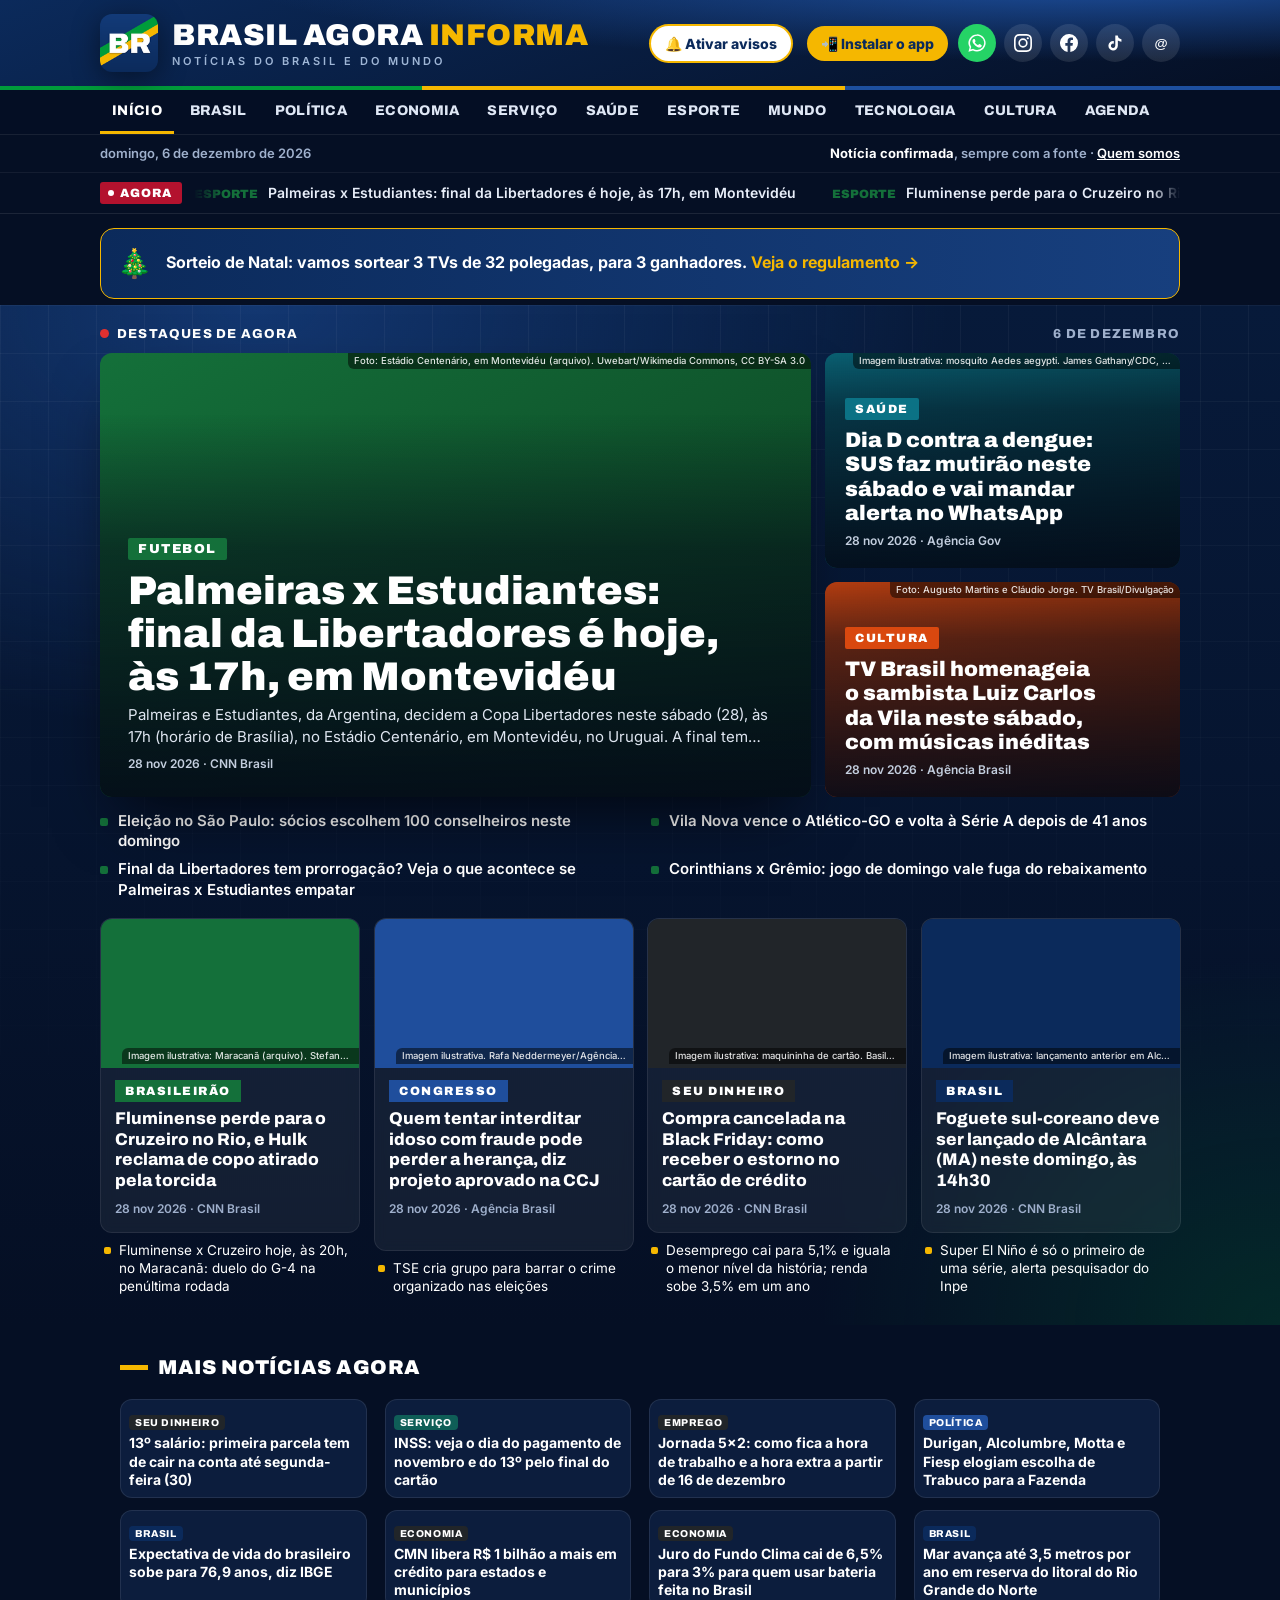
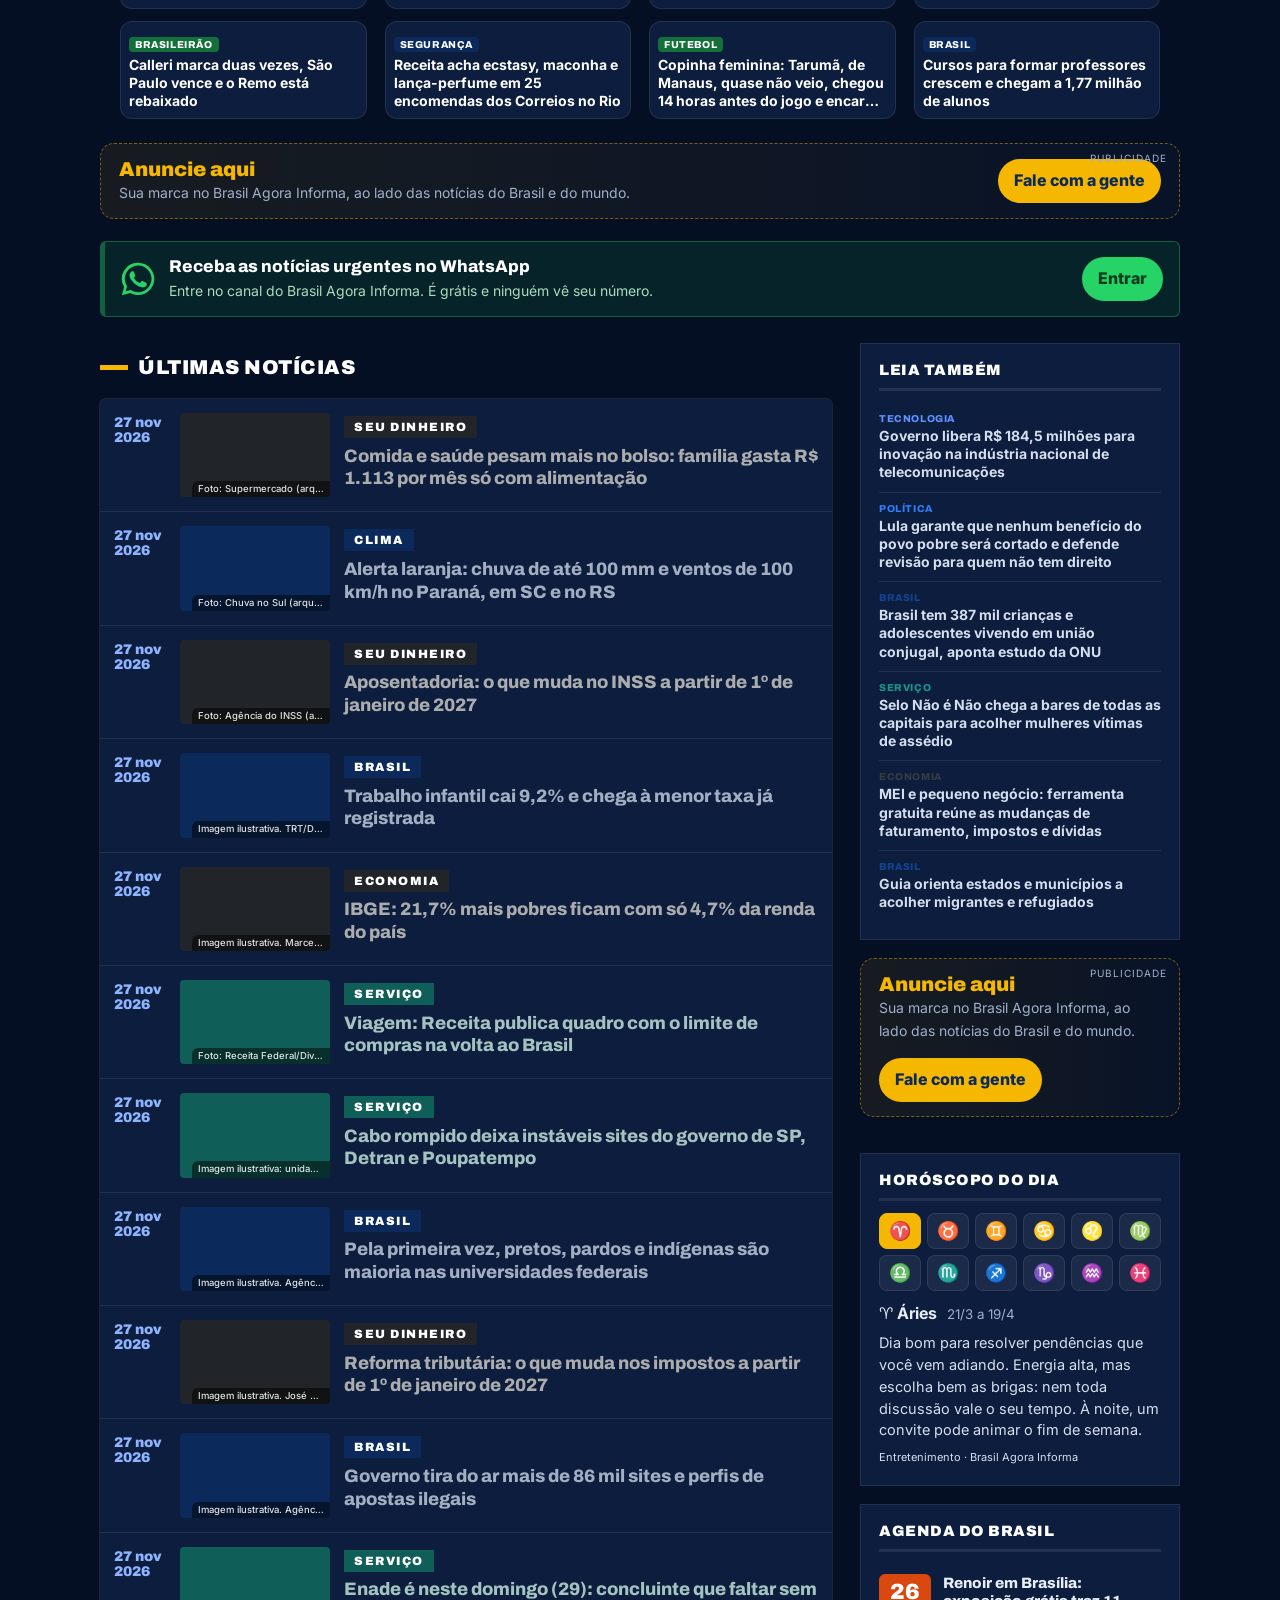
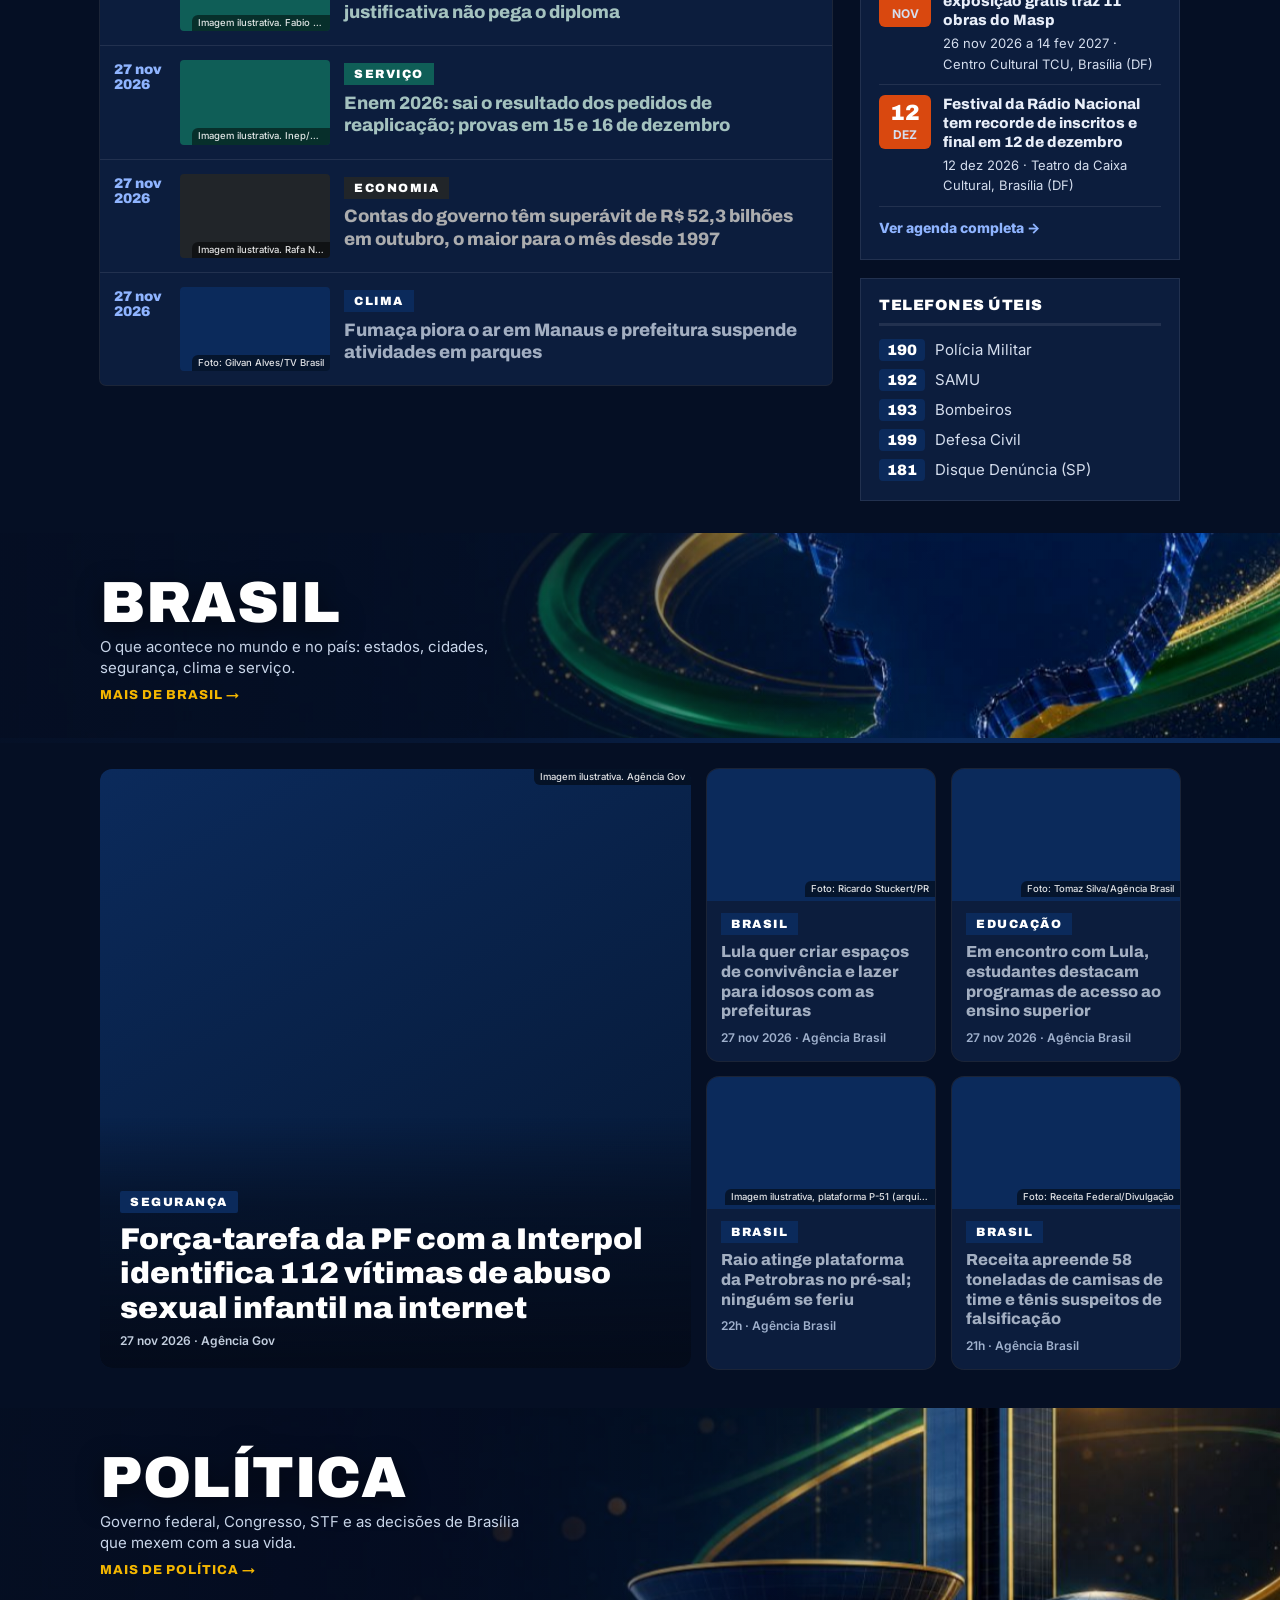
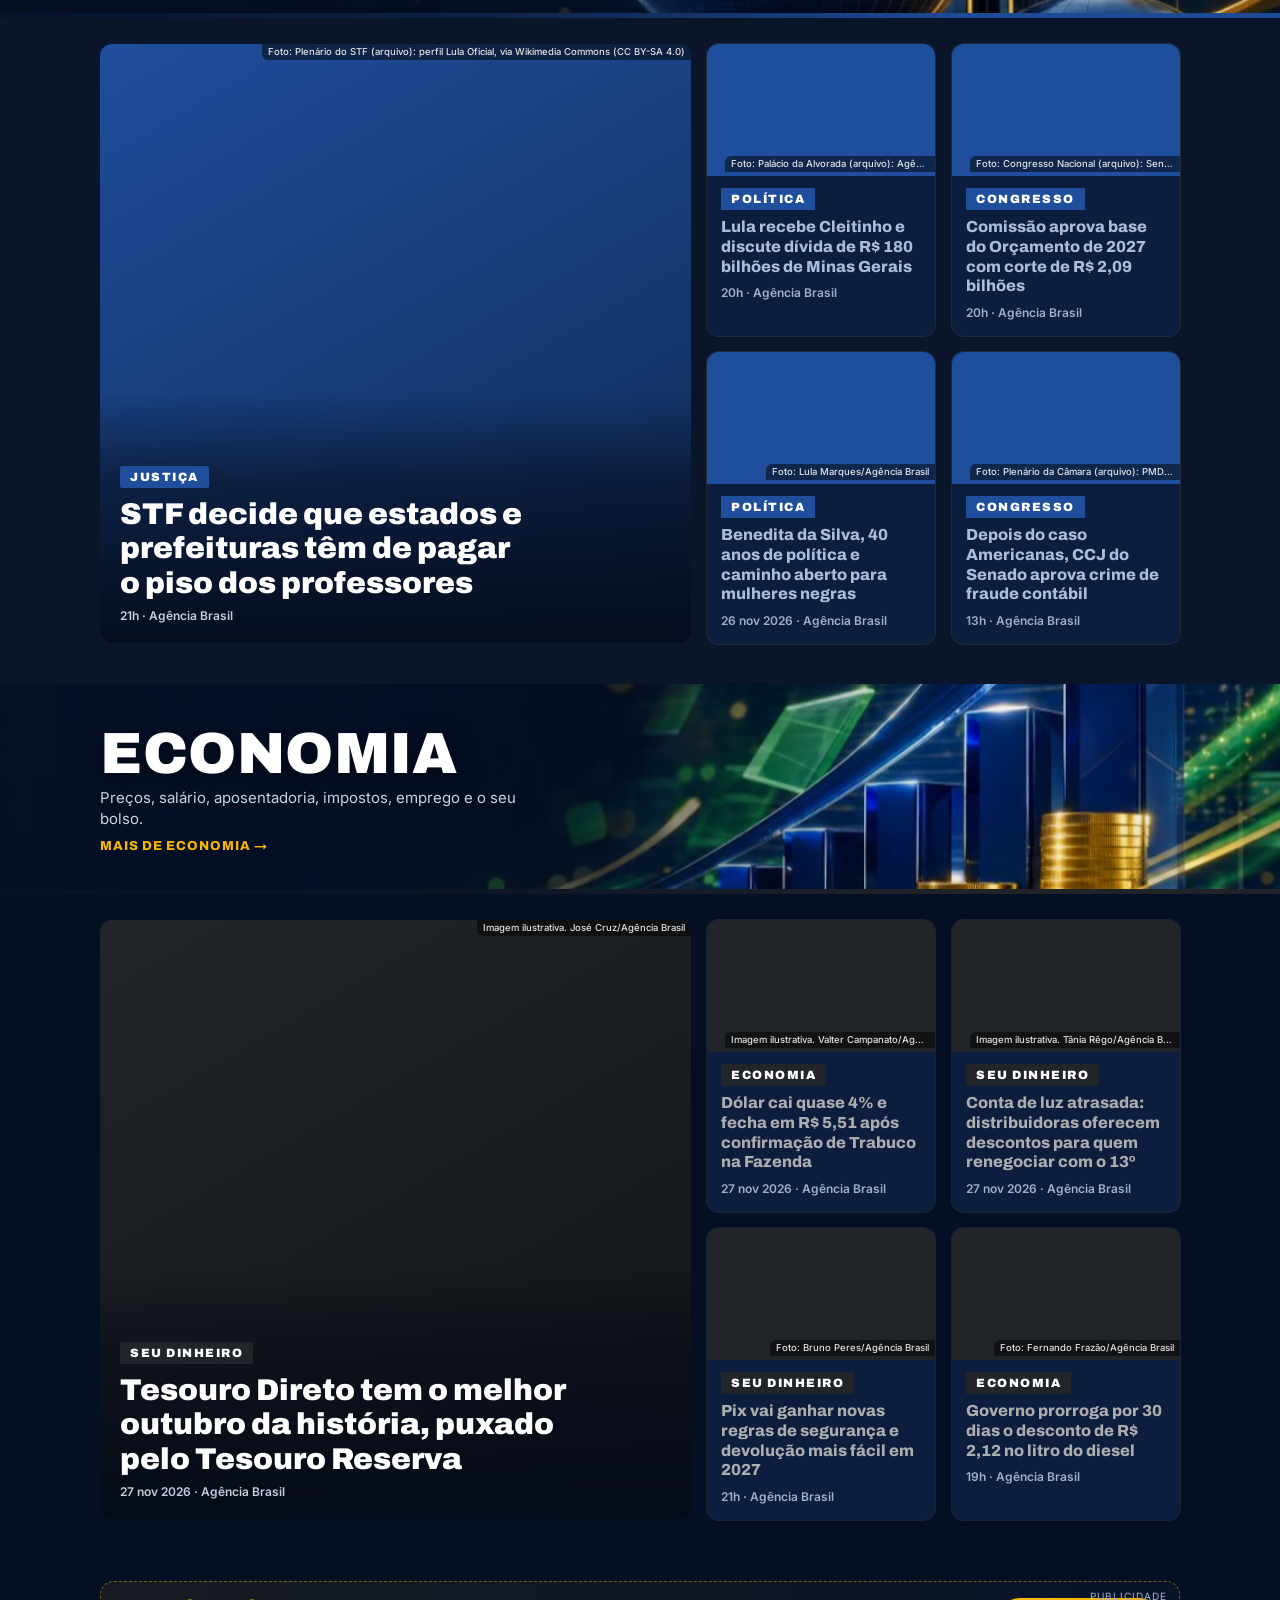
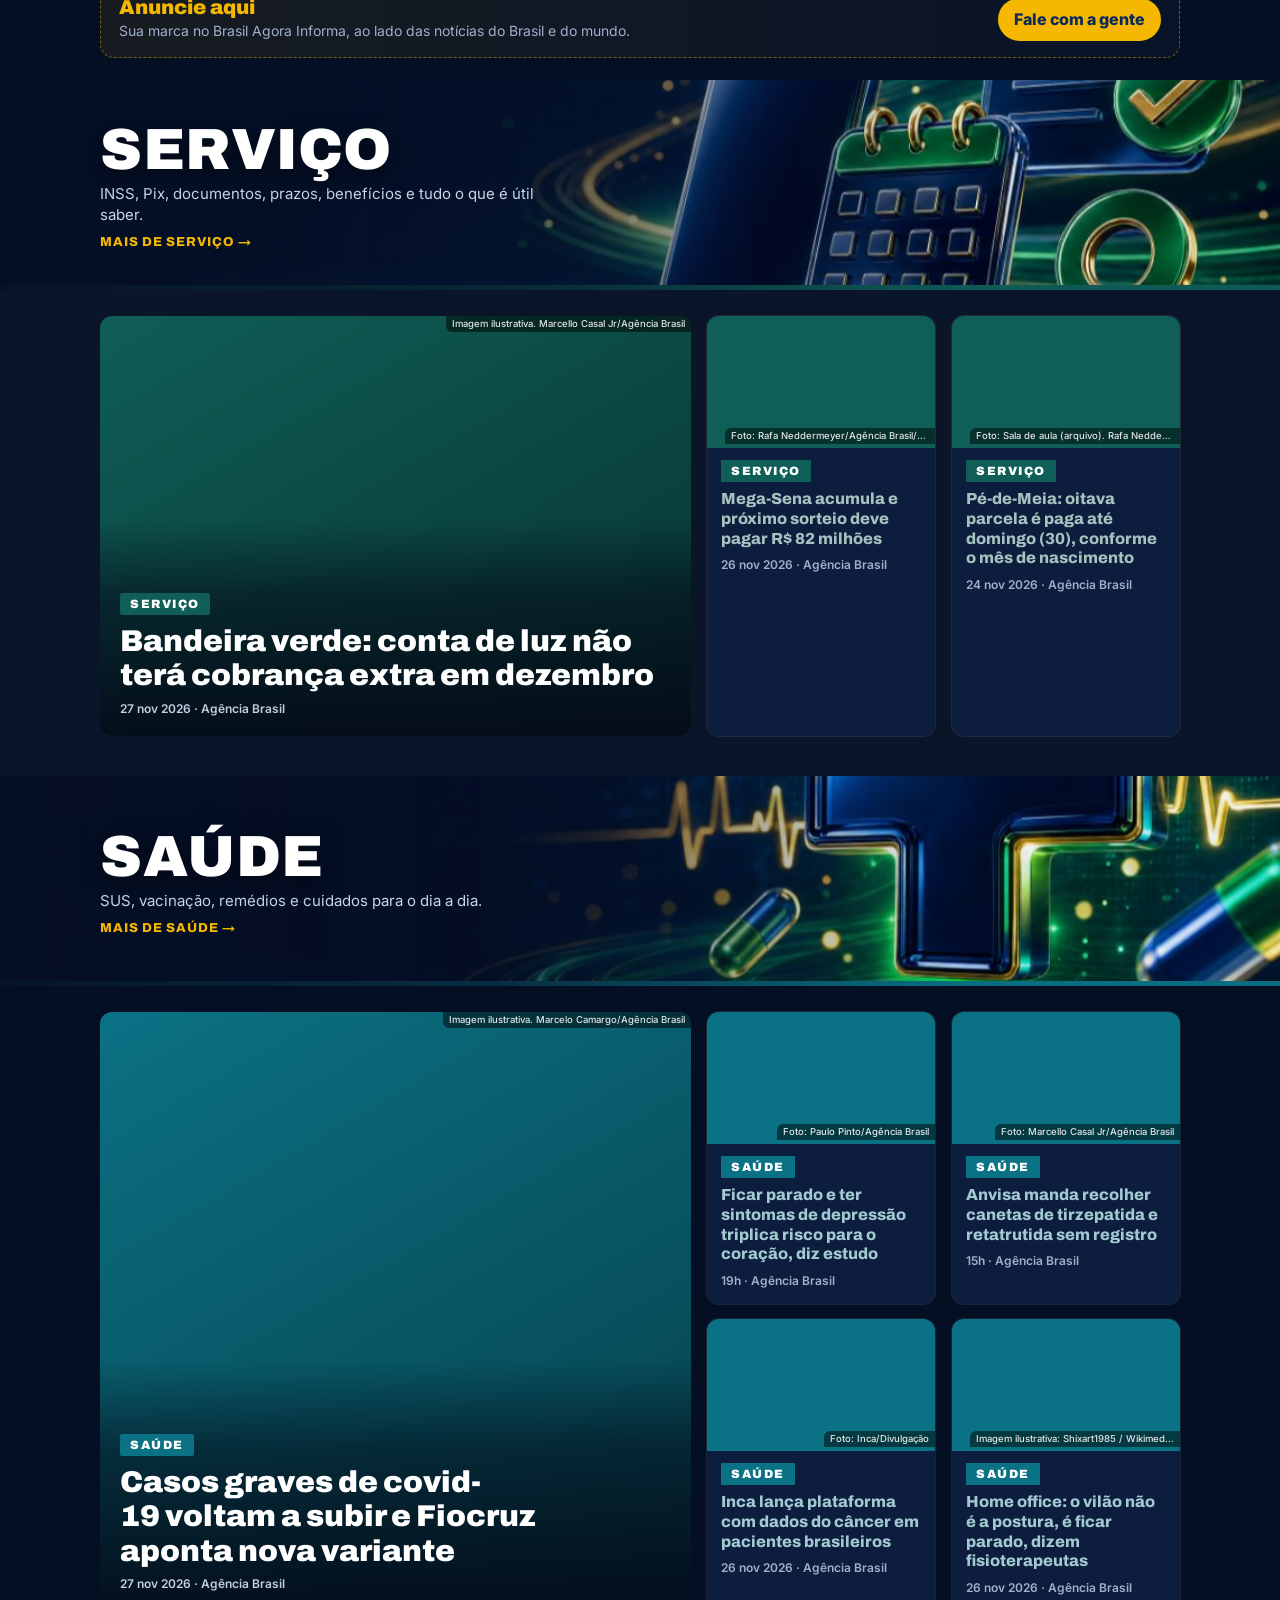
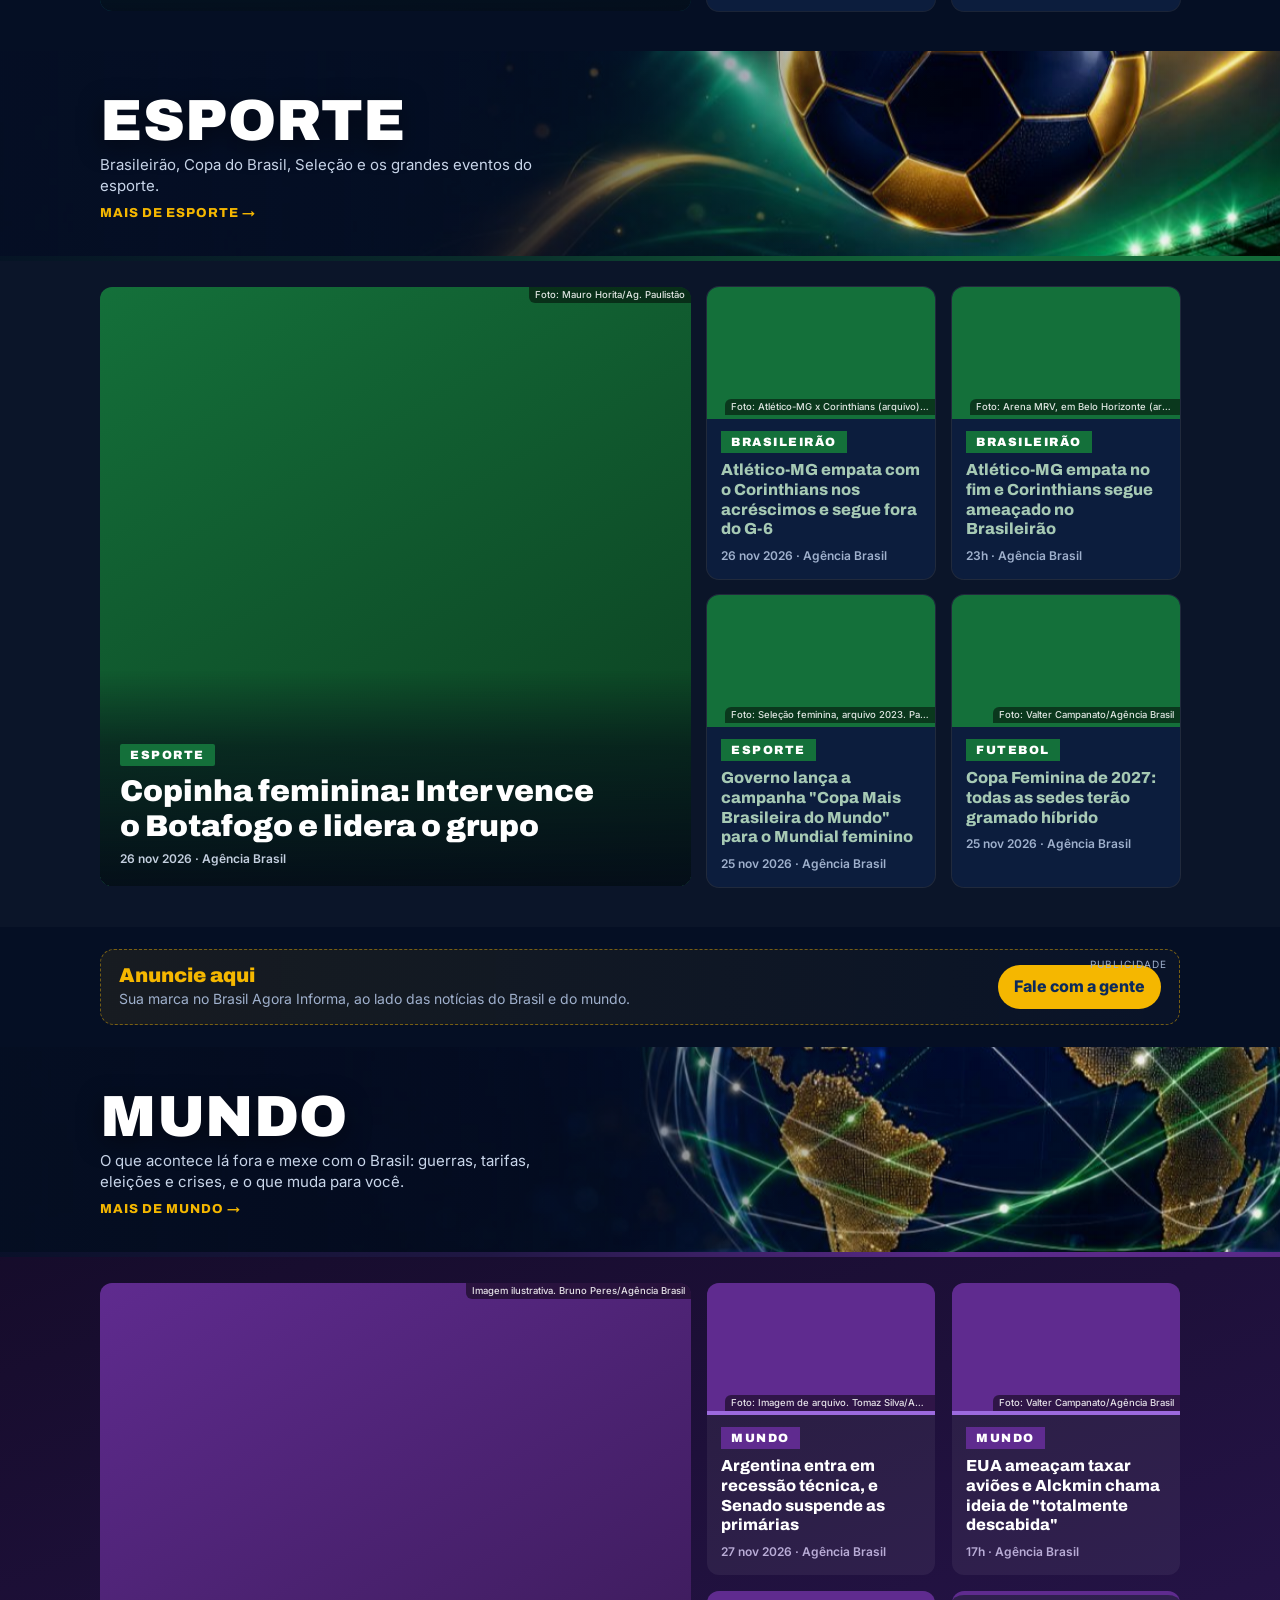
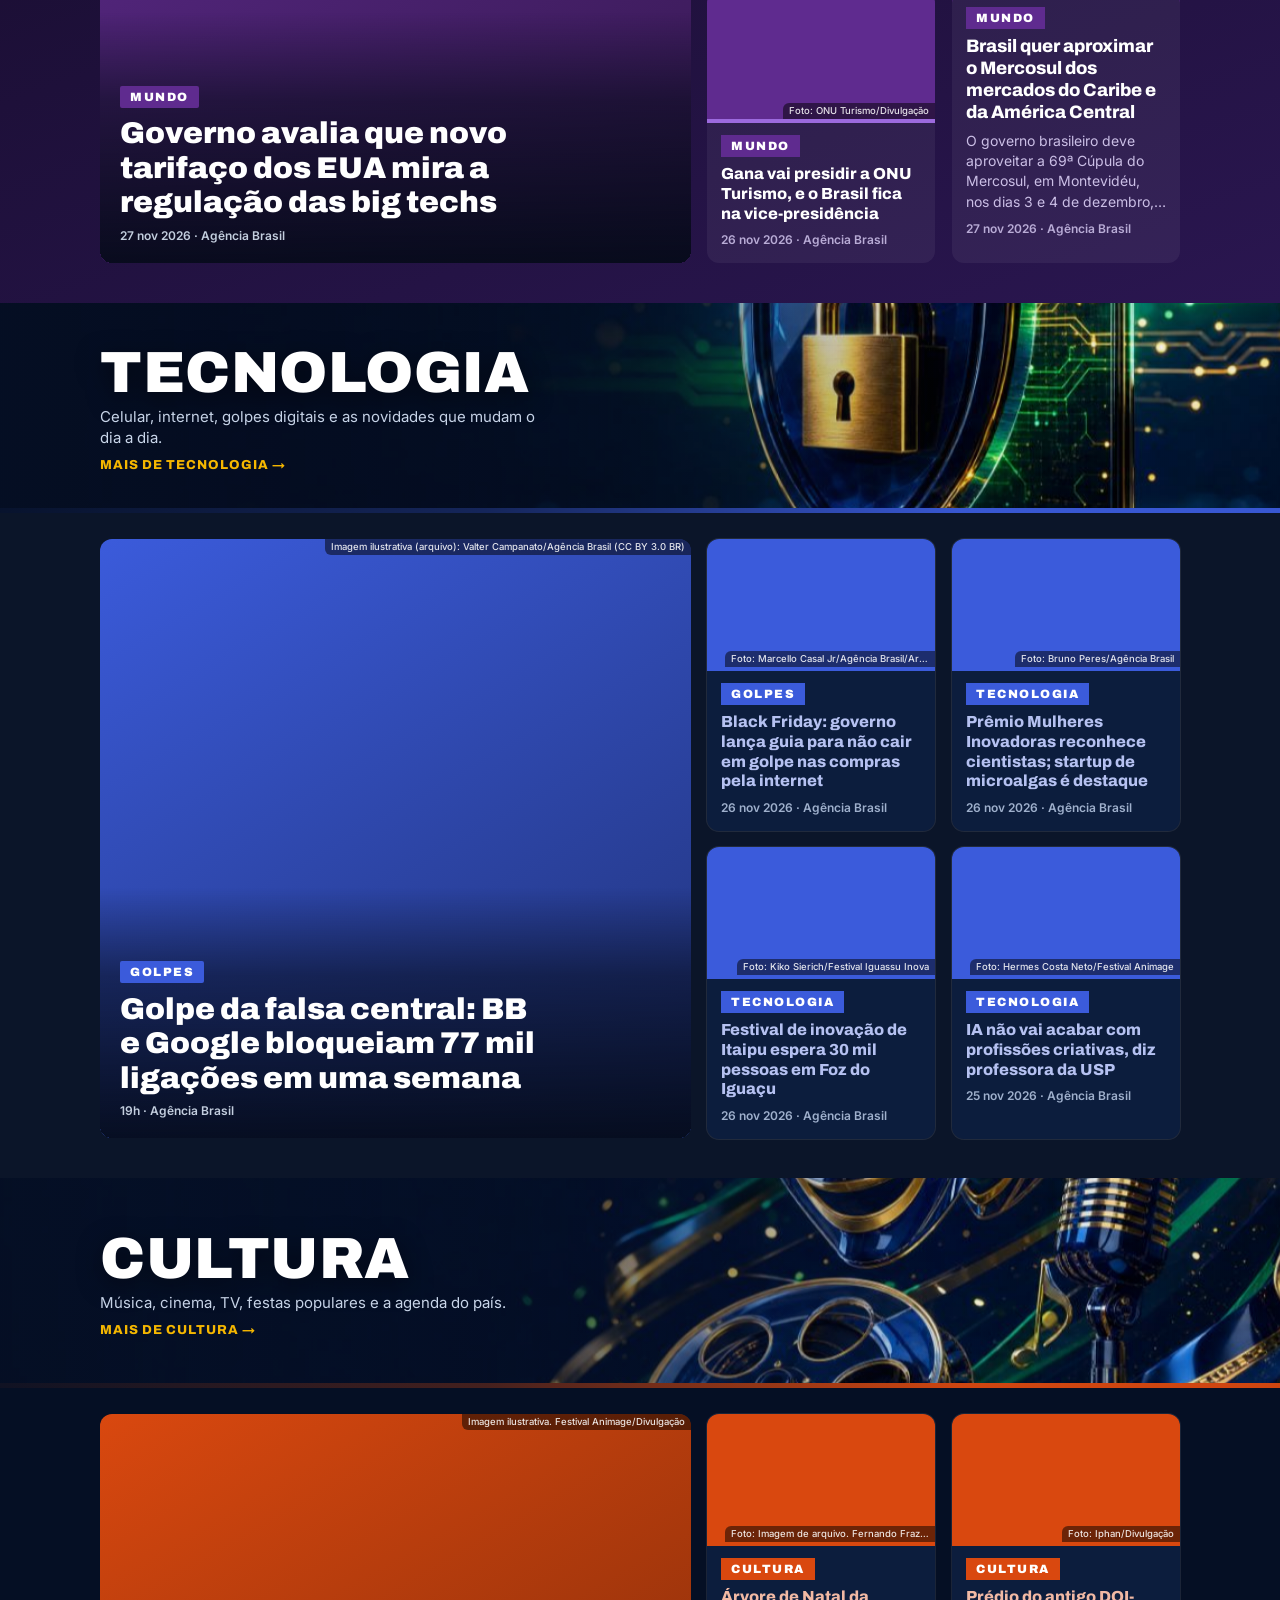
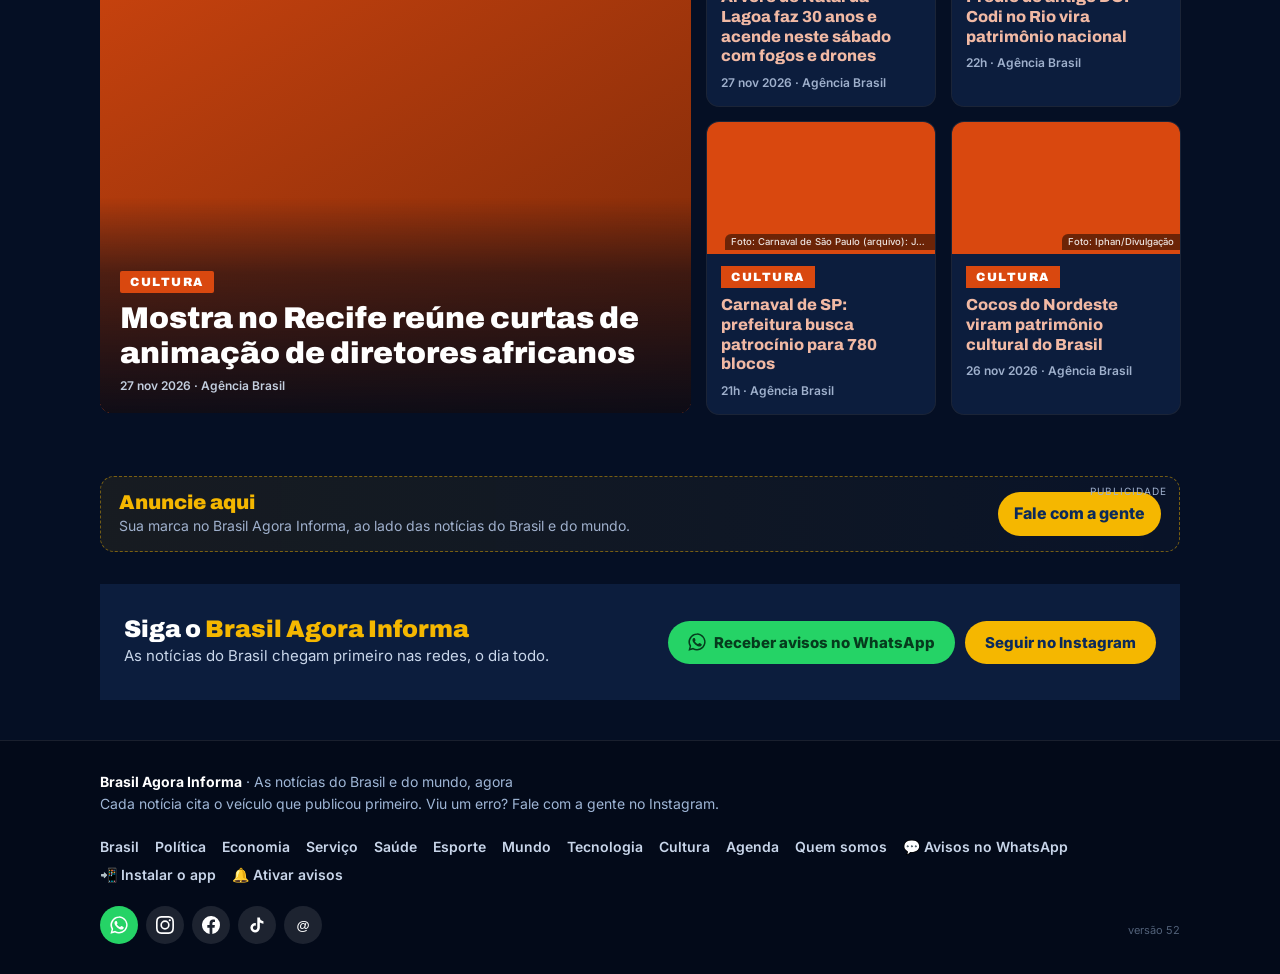
==== commit 130279ac: "Rodada 9h de 28/11: herança e curatela de idosos, estorno da Black Friday e foguete em Alcântara (v5" ====
--- a/index.html
+++ b/index.html
@@ -1,9 +1,9 @@
 <!doctype html><html lang="pt-BR"><head><meta charset="utf-8"><meta name="viewport" content="width=device-width,initial-scale=1"><meta name="theme-color" content="#0B2A5B">
 <link rel="preconnect" href="https://fonts.googleapis.com"><link href="https://fonts.googleapis.com/css2?family=Archivo:wght@700;800;900&family=Inter:wght@400;600;700;800&display=swap" rel="stylesheet">
-<link rel="icon" href="icones/favicon-32.png" sizes="32x32"><link rel="manifest" href="manifest.webmanifest"><link rel="apple-touch-icon" href="icones/apple-touch-icon.png"><meta name="apple-mobile-web-app-capable" content="yes"><meta name="mobile-web-app-capable" content="yes"><meta name="apple-mobile-web-app-title" content="Brasil Agora Informa"><meta name="apple-mobile-web-app-status-bar-style" content="black"><link rel="stylesheet" href="assets/style.css?v=51">
+<link rel="icon" href="icones/favicon-32.png" sizes="32x32"><link rel="manifest" href="manifest.webmanifest"><link rel="apple-touch-icon" href="icones/apple-touch-icon.png"><meta name="apple-mobile-web-app-capable" content="yes"><meta name="mobile-web-app-capable" content="yes"><meta name="apple-mobile-web-app-title" content="Brasil Agora Informa"><meta name="apple-mobile-web-app-status-bar-style" content="black"><link rel="stylesheet" href="assets/style.css?v=52">
 <title>Brasil Agora Informa | Notícias do Brasil e do mundo</title>
 <meta name="description" content="O que acontece no Brasil e no mundo agora: política, economia, serviço, saúde, esporte e mundo. Notícia confirmada, sempre com a fonte.">
 <meta property="og:title" content="Brasil Agora Informa"><meta property="og:description" content="As notícias do Brasil e do mundo, agora, com fonte."><meta property="og:image" content="capa-facebook.jpg">
 </head><body data-pagina="capa"><div id="topo"></div>
 <main class="wrap"><a href="sorteio" style="display:flex;align-items:center;gap:14px;margin:14px 0 6px;padding:12px 16px;border-radius:14px;background:linear-gradient(90deg,#0B2A5B,#173f7e);border:1px solid #F5B700;color:#fff;text-decoration:none;font-weight:700"><span style="font-size:28px">🎄</span><span style="flex:1">Sorteio de Natal: vamos sortear 3 TVs de 32 polegadas, para 3 ganhadores. <span style="color:#F5B700">Veja o regulamento →</span></span></a><div id="conteudo"><p class="vazio">Carregando notícias…</p></div></main>
-<div id="rodape"></div><script src="assets/app.js?v=51"></script></body></html>
+<div id="rodape"></div><script src="assets/app.js?v=52"></script></body></html>
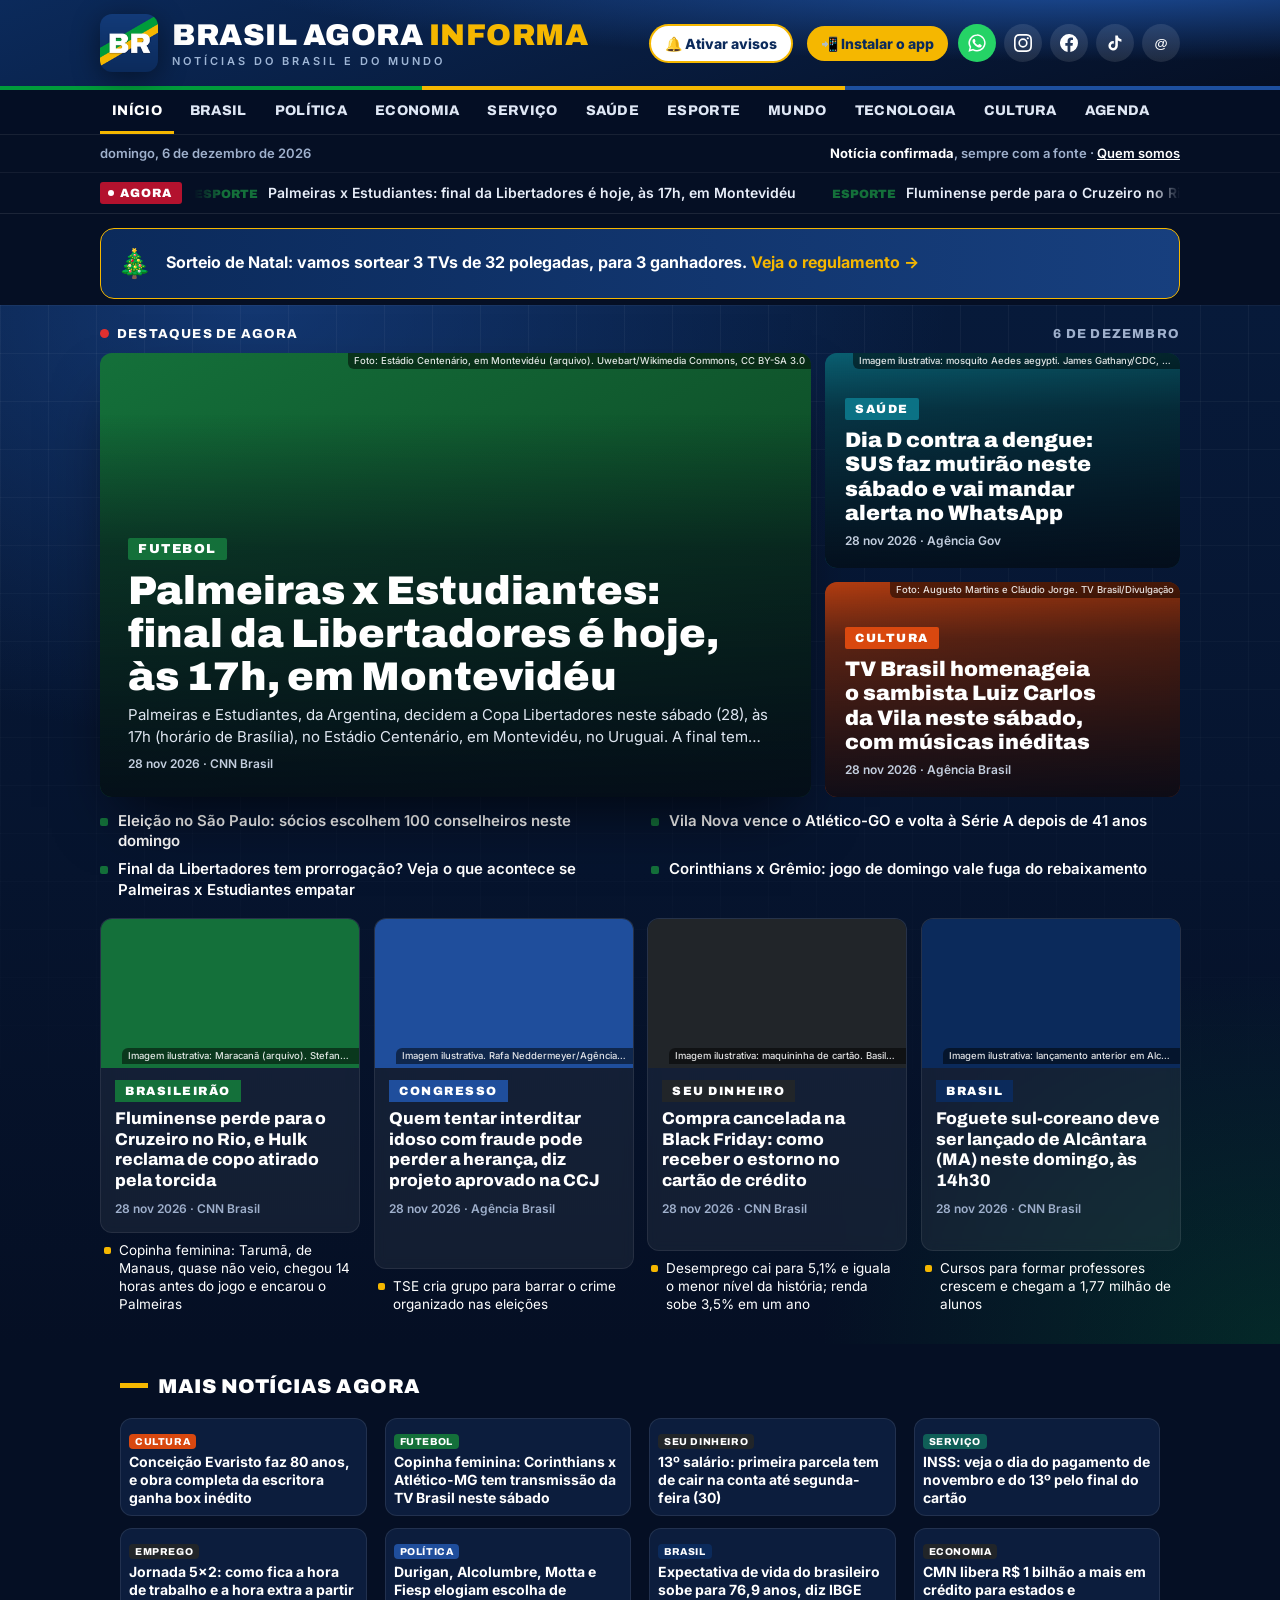
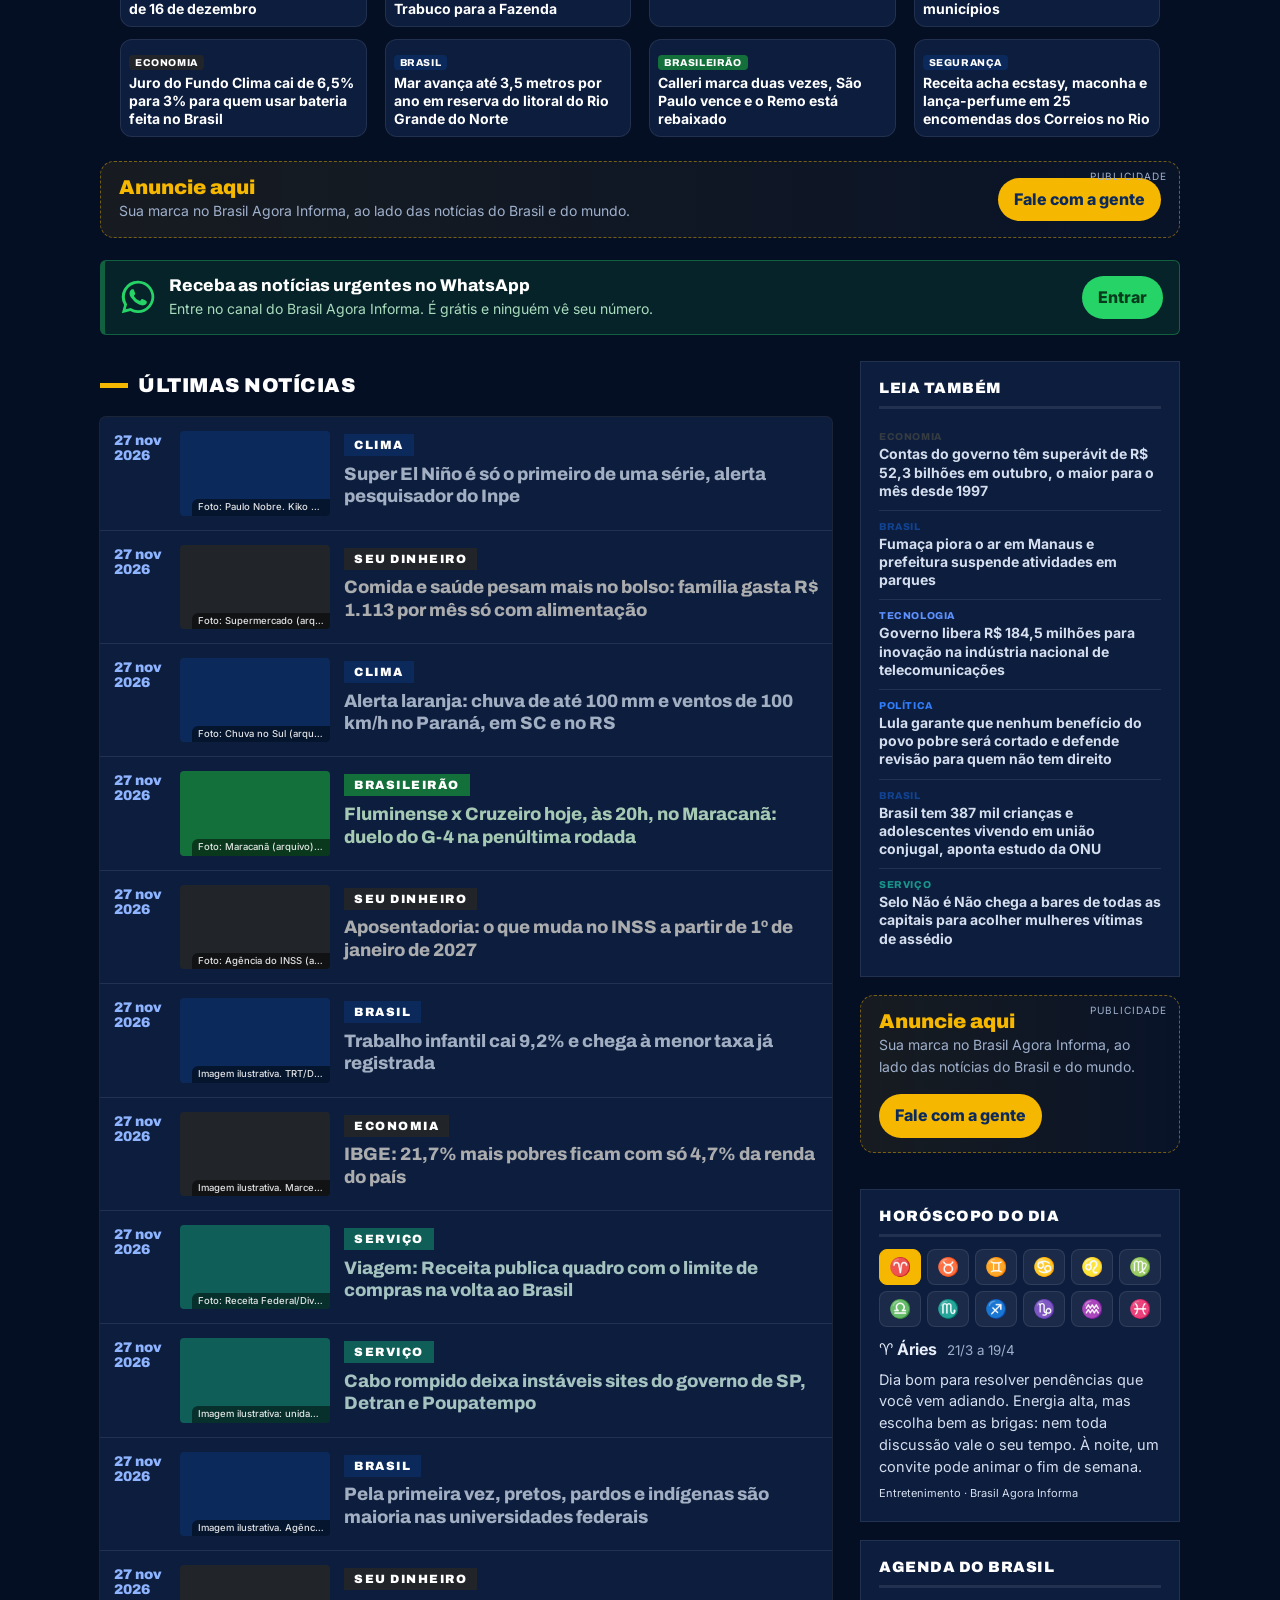
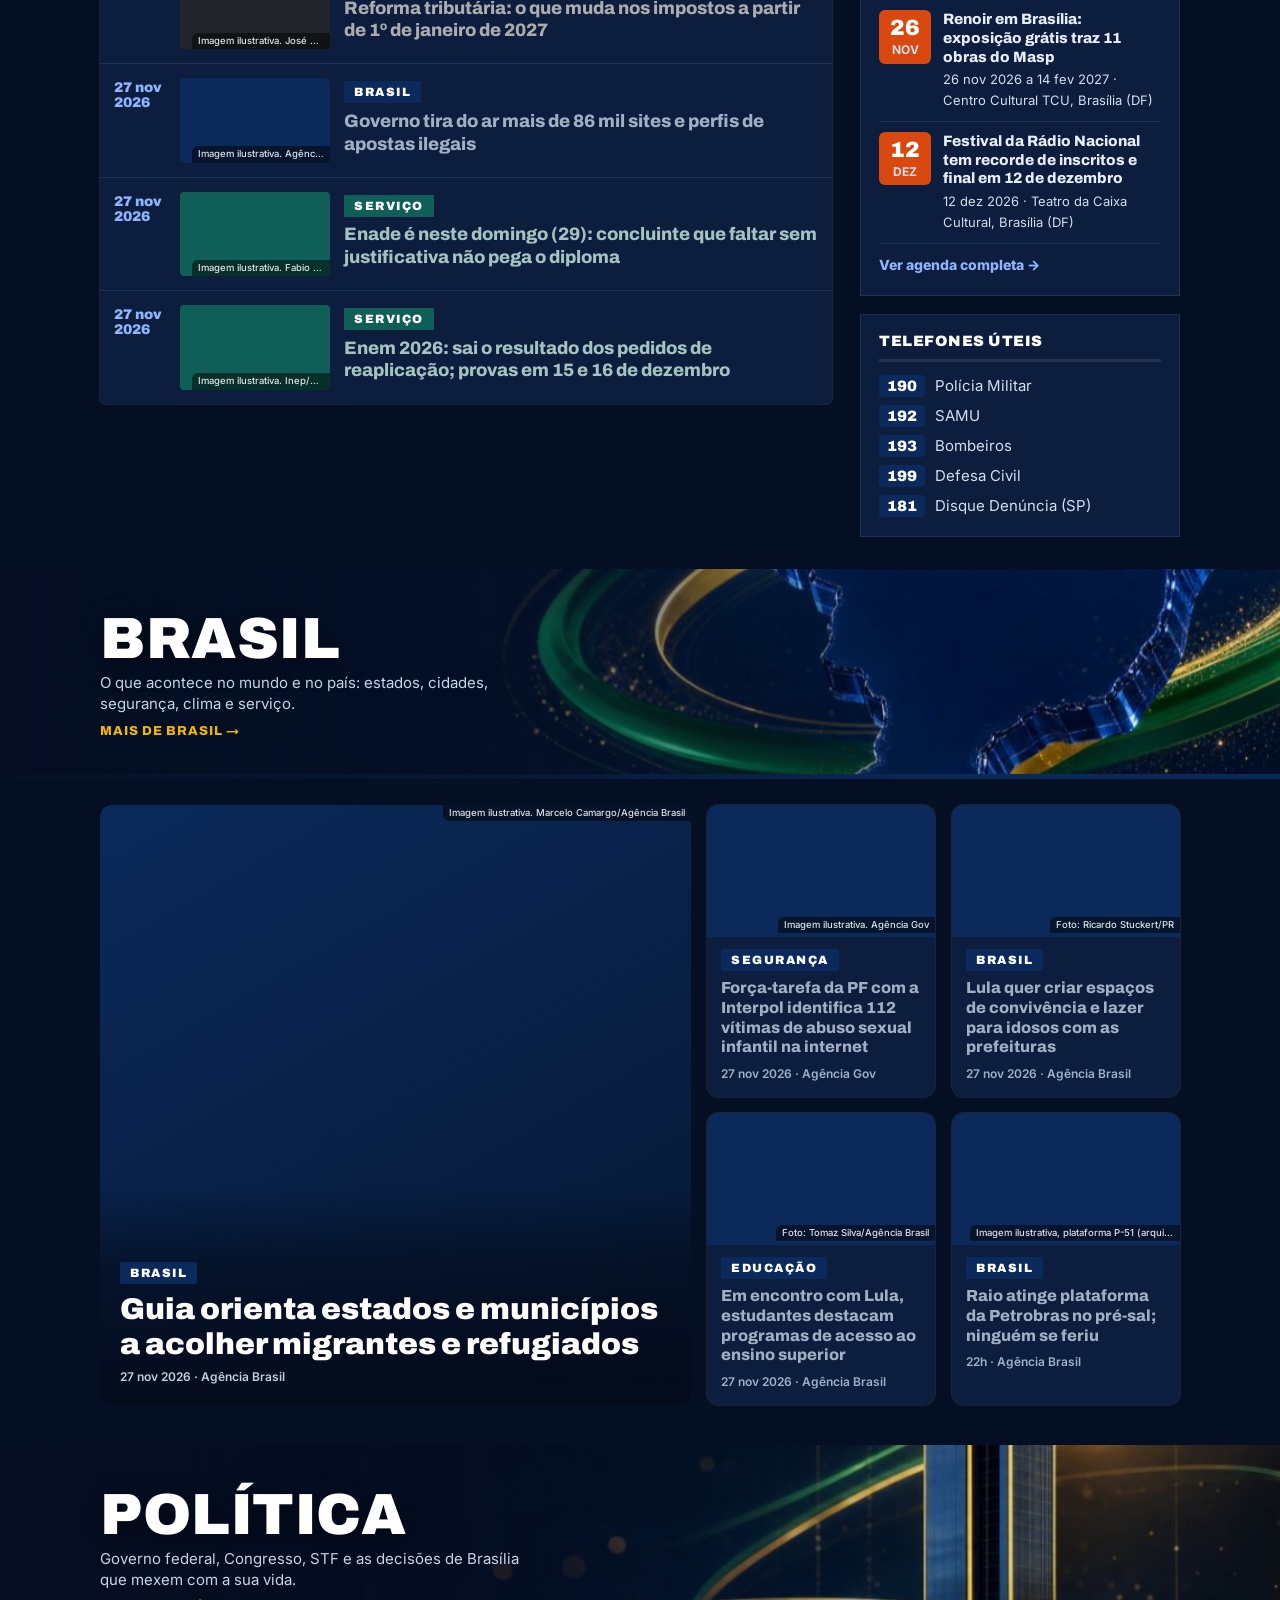
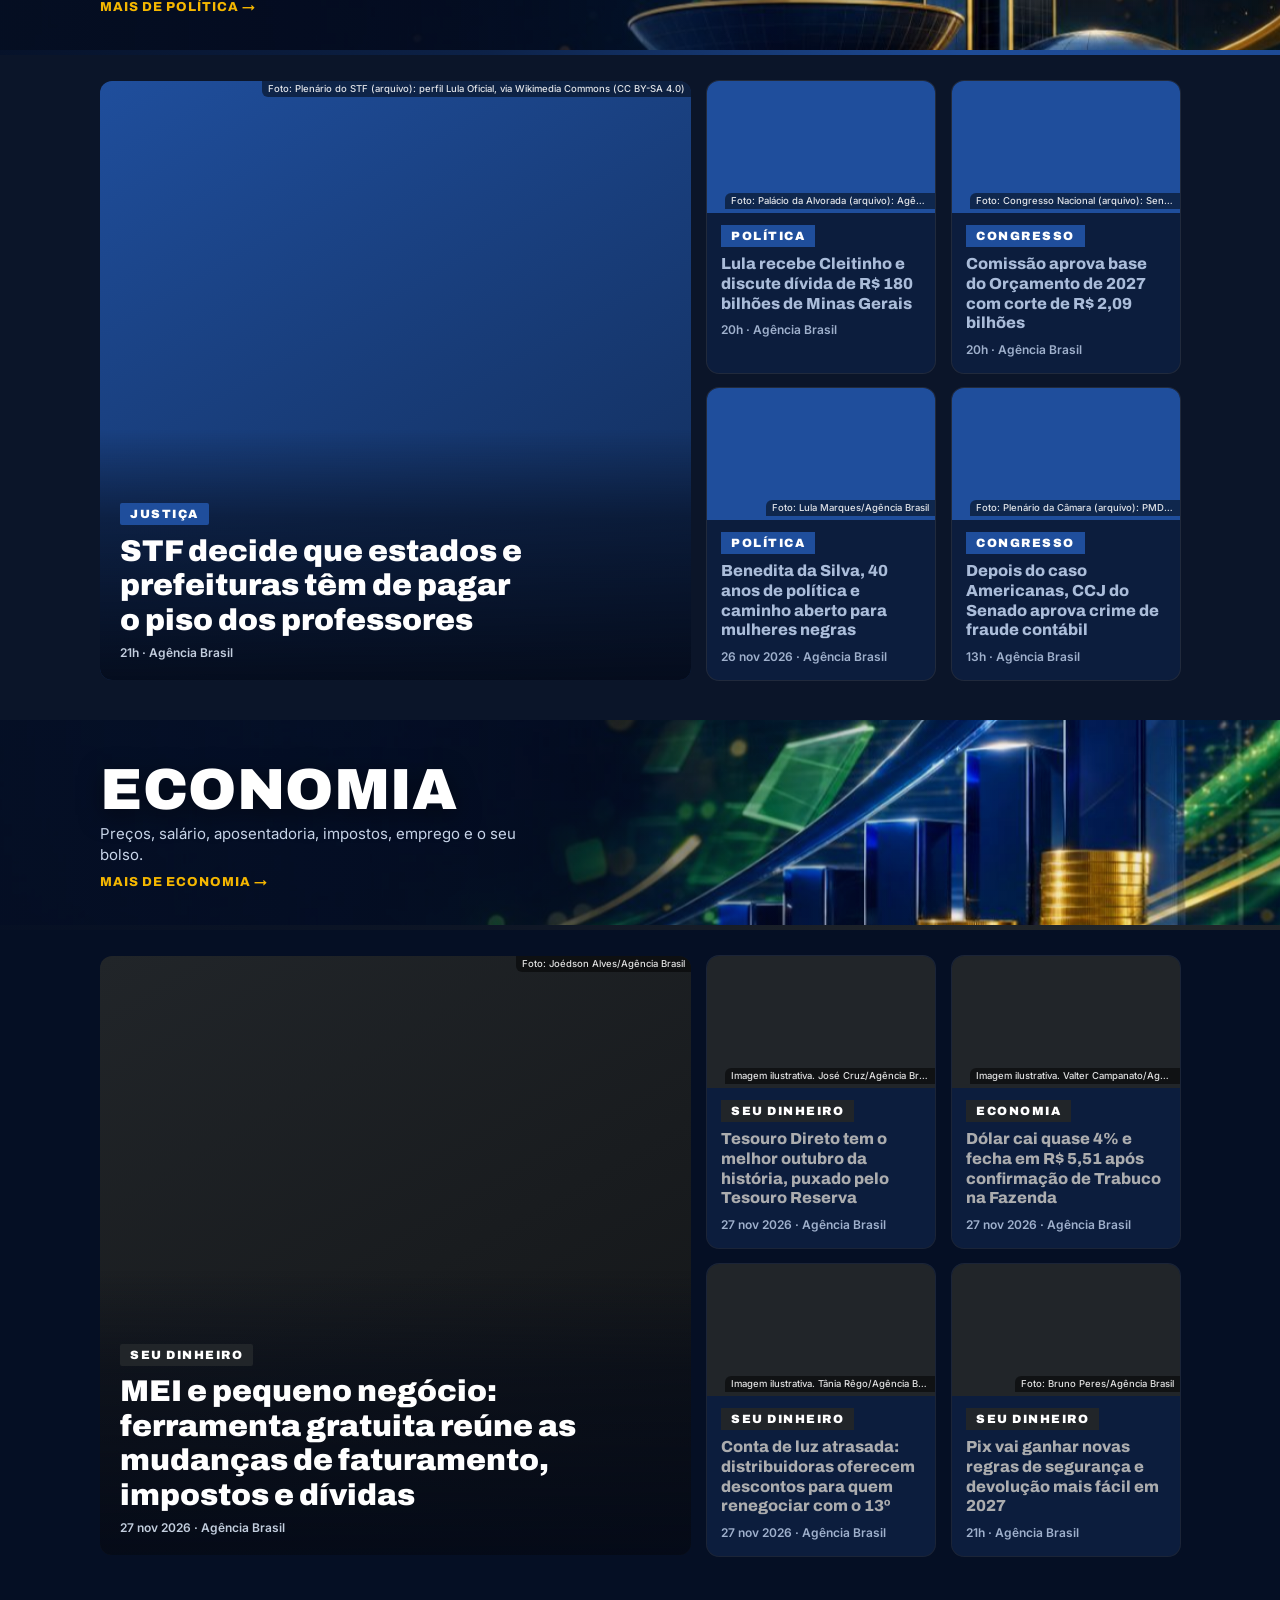
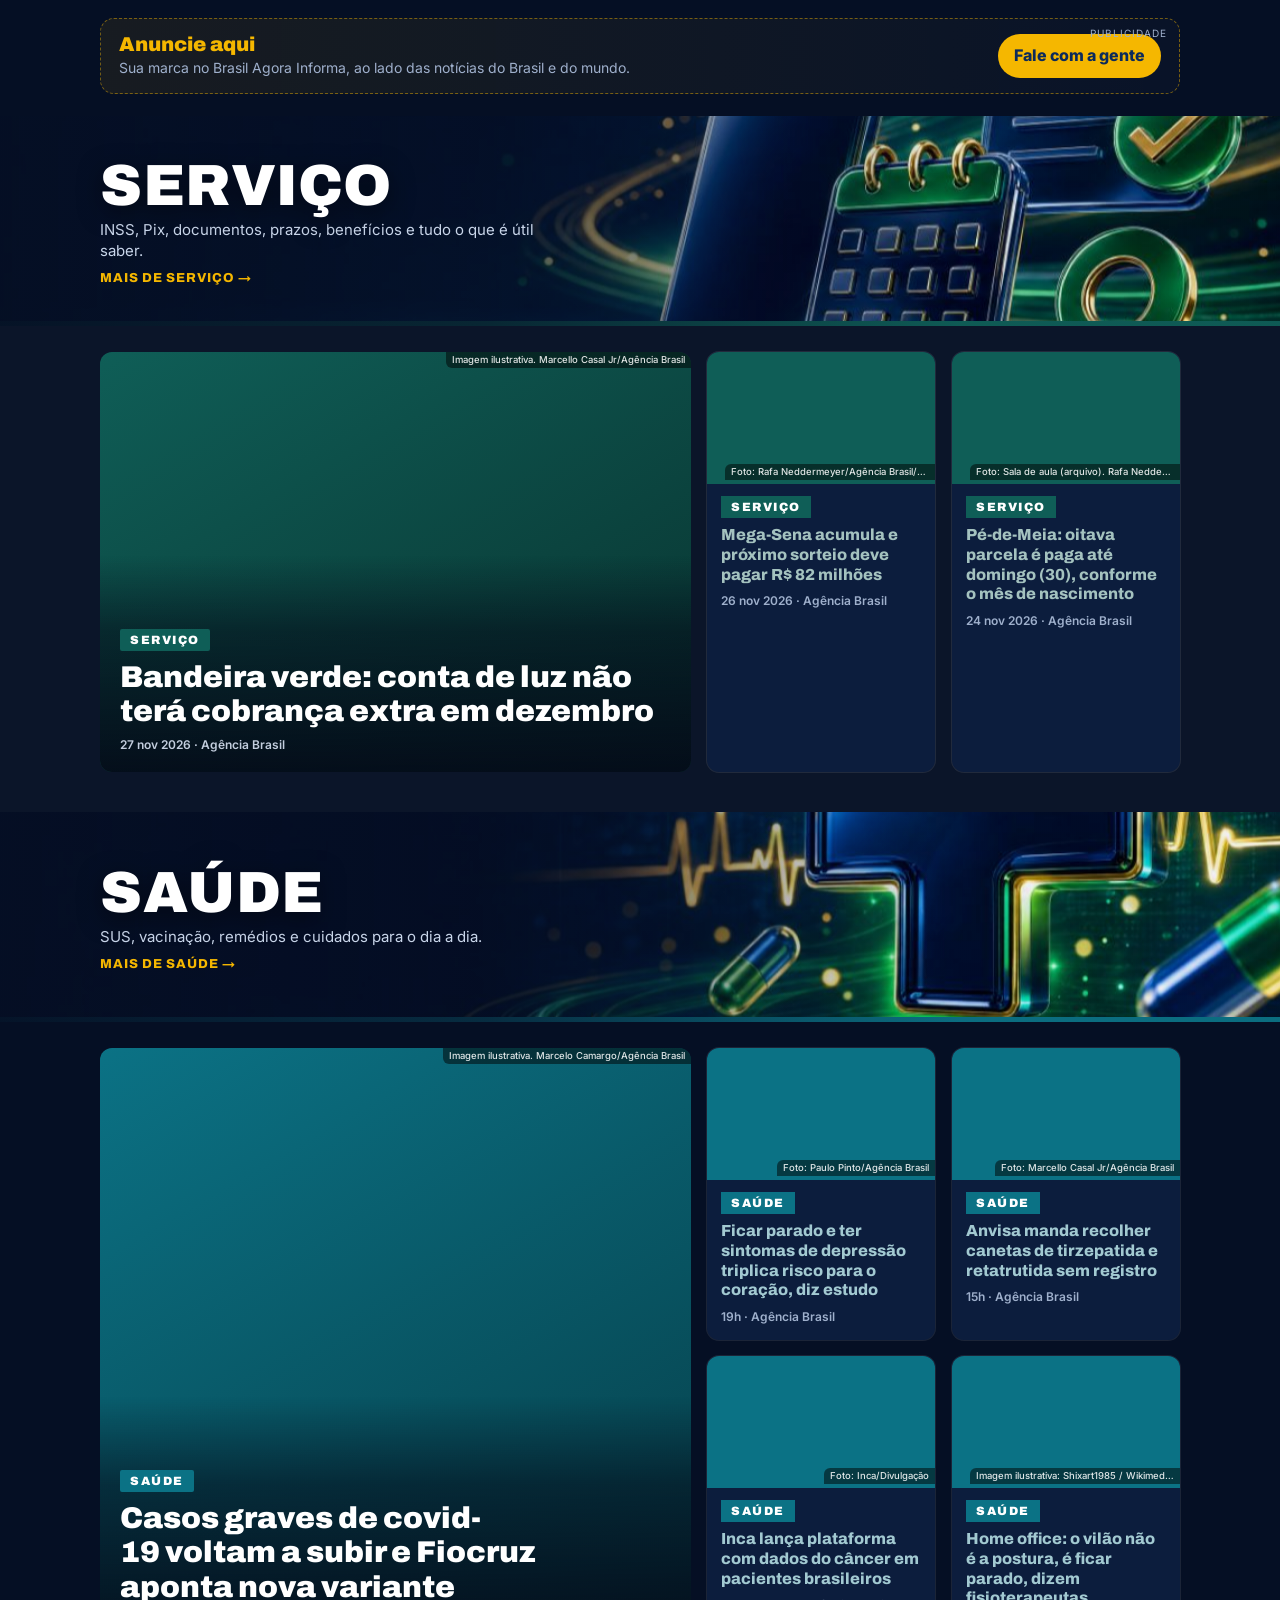
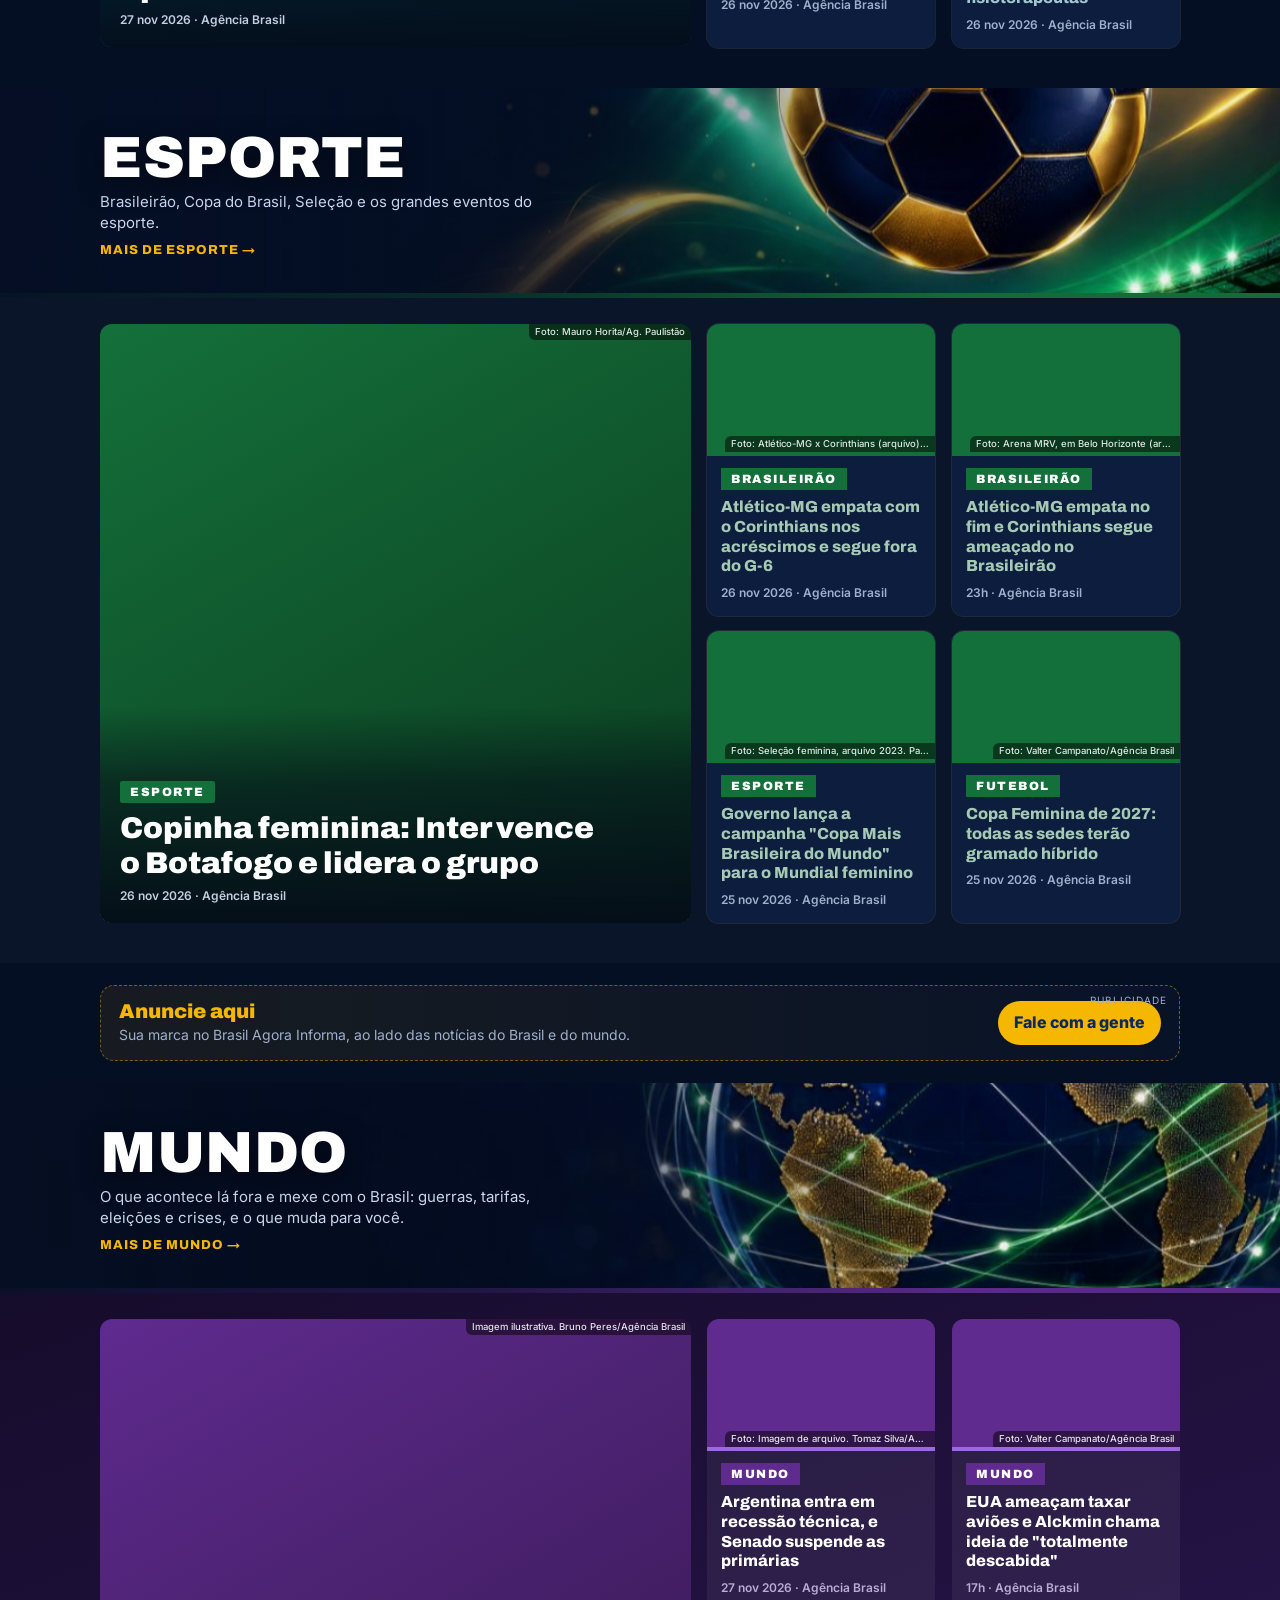
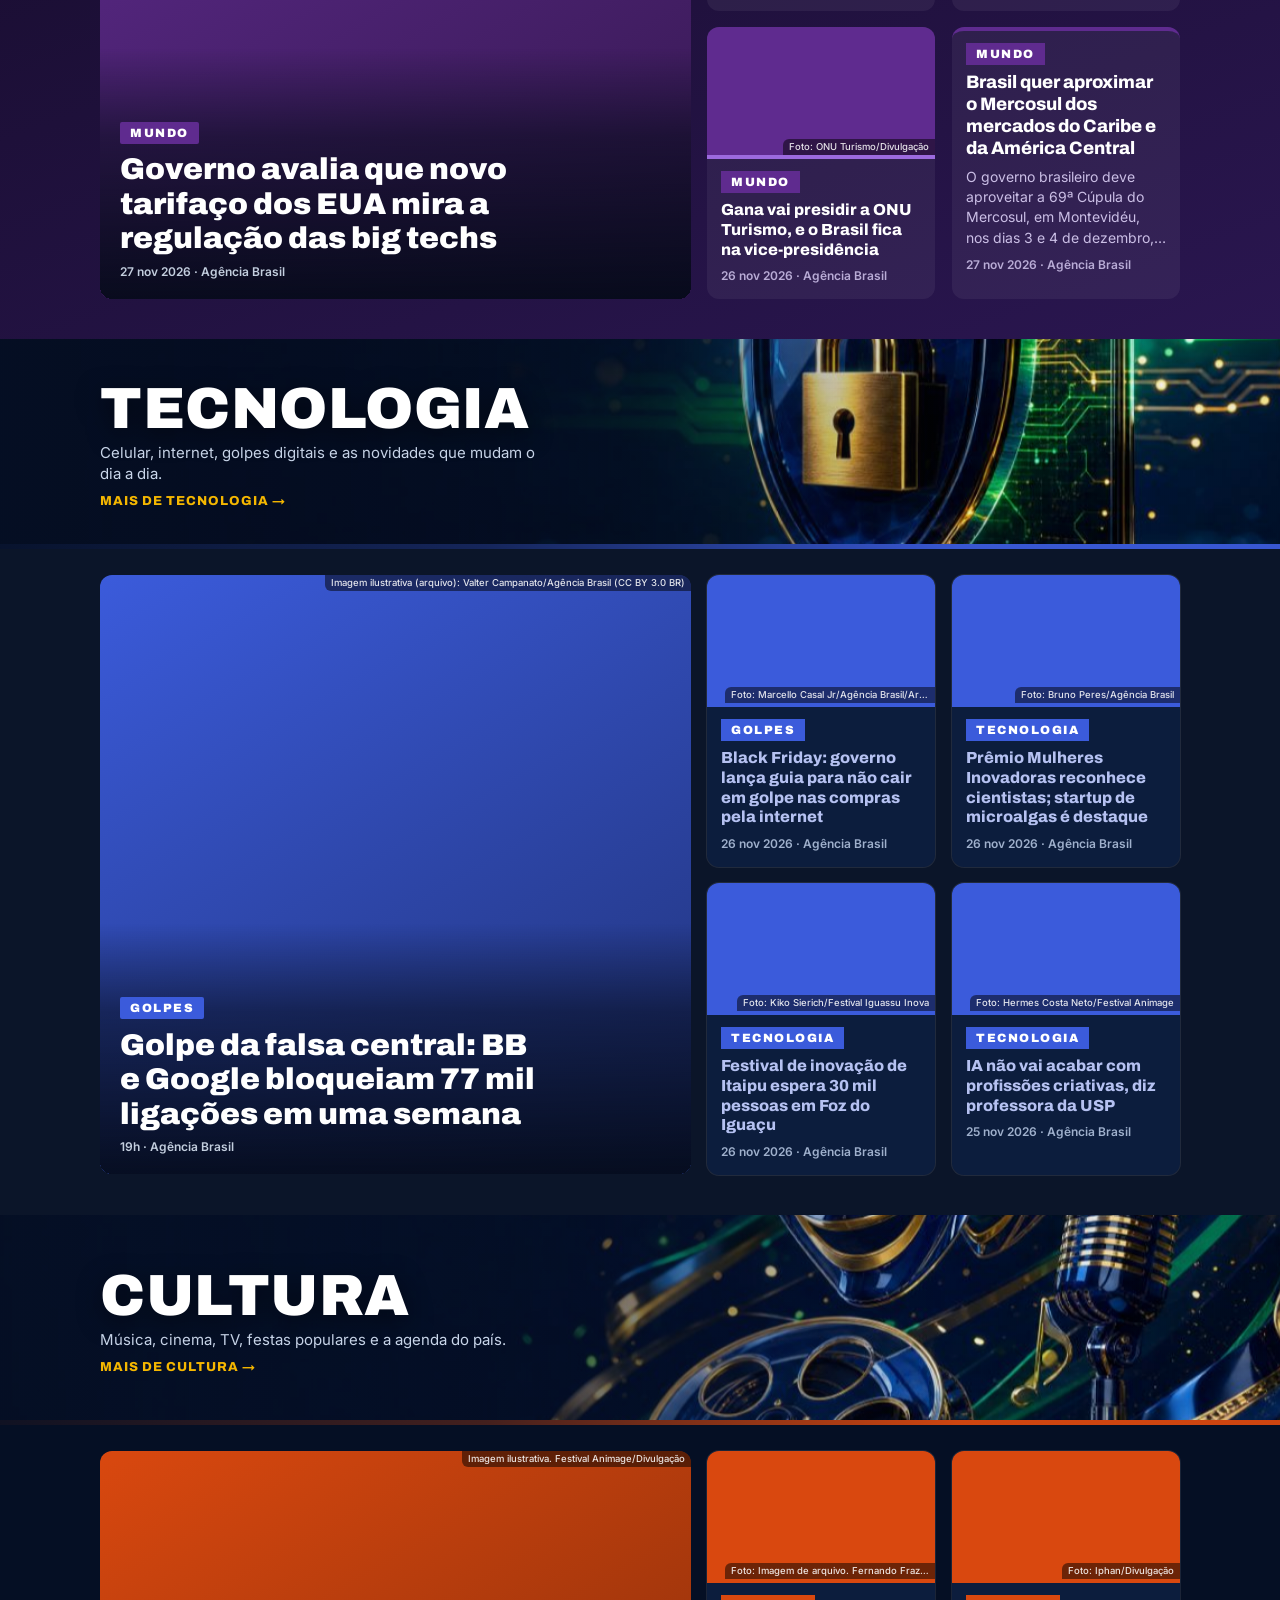
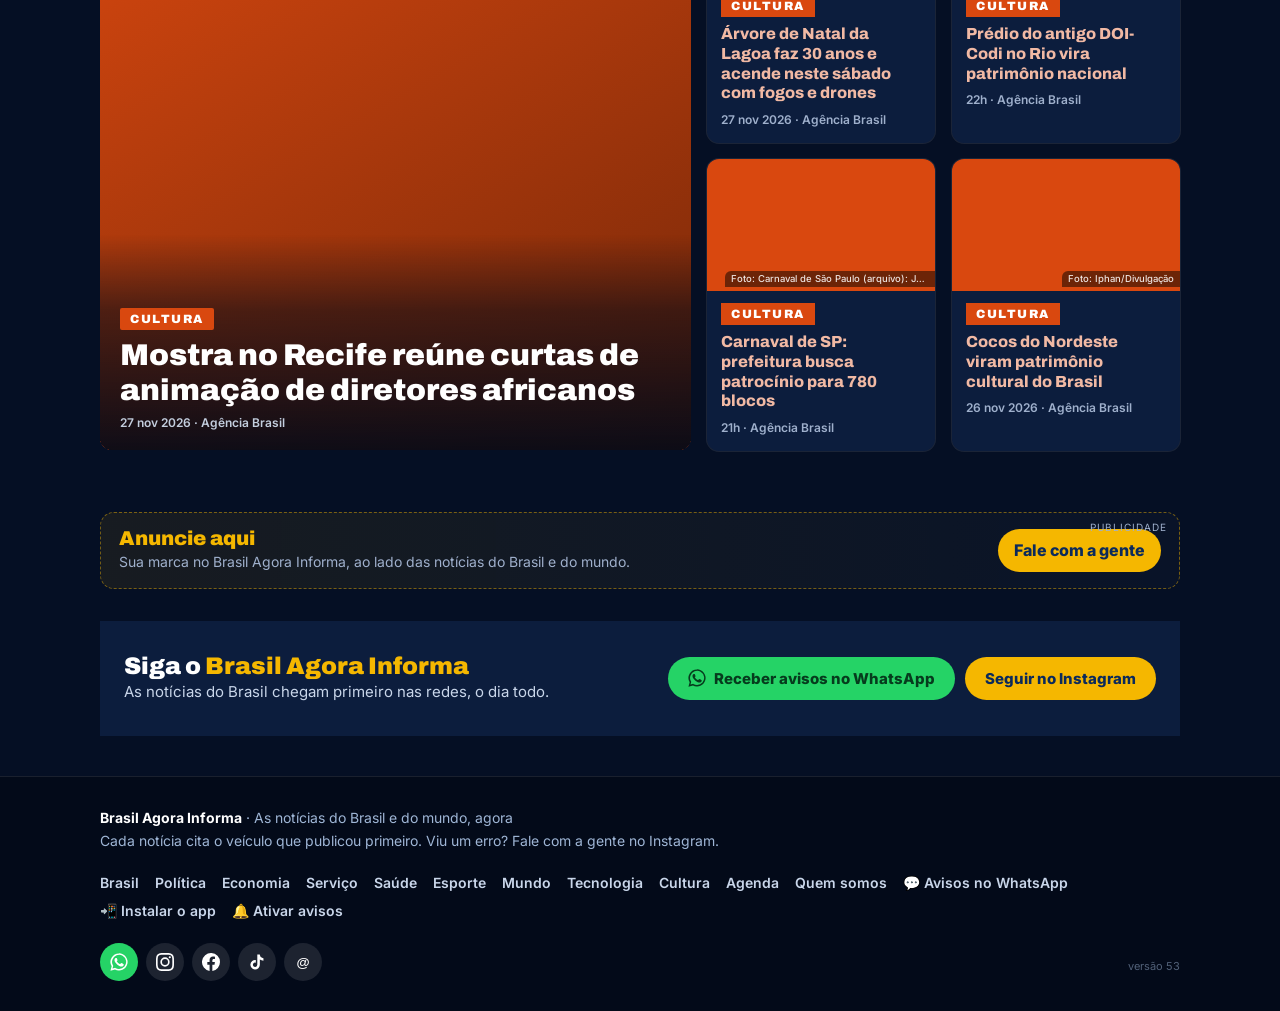
==== commit 364c398e: "Rodada 10h de 28/11: Conceição Evaristo 80 anos e Copinha feminina (v53) Co-Authored-By: Claude Opus" ====
--- a/index.html
+++ b/index.html
@@ -1,9 +1,9 @@
 <!doctype html><html lang="pt-BR"><head><meta charset="utf-8"><meta name="viewport" content="width=device-width,initial-scale=1"><meta name="theme-color" content="#0B2A5B">
 <link rel="preconnect" href="https://fonts.googleapis.com"><link href="https://fonts.googleapis.com/css2?family=Archivo:wght@700;800;900&family=Inter:wght@400;600;700;800&display=swap" rel="stylesheet">
-<link rel="icon" href="icones/favicon-32.png" sizes="32x32"><link rel="manifest" href="manifest.webmanifest"><link rel="apple-touch-icon" href="icones/apple-touch-icon.png"><meta name="apple-mobile-web-app-capable" content="yes"><meta name="mobile-web-app-capable" content="yes"><meta name="apple-mobile-web-app-title" content="Brasil Agora Informa"><meta name="apple-mobile-web-app-status-bar-style" content="black"><link rel="stylesheet" href="assets/style.css?v=52">
+<link rel="icon" href="icones/favicon-32.png" sizes="32x32"><link rel="manifest" href="manifest.webmanifest"><link rel="apple-touch-icon" href="icones/apple-touch-icon.png"><meta name="apple-mobile-web-app-capable" content="yes"><meta name="mobile-web-app-capable" content="yes"><meta name="apple-mobile-web-app-title" content="Brasil Agora Informa"><meta name="apple-mobile-web-app-status-bar-style" content="black"><link rel="stylesheet" href="assets/style.css?v=53">
 <title>Brasil Agora Informa | Notícias do Brasil e do mundo</title>
 <meta name="description" content="O que acontece no Brasil e no mundo agora: política, economia, serviço, saúde, esporte e mundo. Notícia confirmada, sempre com a fonte.">
 <meta property="og:title" content="Brasil Agora Informa"><meta property="og:description" content="As notícias do Brasil e do mundo, agora, com fonte."><meta property="og:image" content="capa-facebook.jpg">
 </head><body data-pagina="capa"><div id="topo"></div>
 <main class="wrap"><a href="sorteio" style="display:flex;align-items:center;gap:14px;margin:14px 0 6px;padding:12px 16px;border-radius:14px;background:linear-gradient(90deg,#0B2A5B,#173f7e);border:1px solid #F5B700;color:#fff;text-decoration:none;font-weight:700"><span style="font-size:28px">🎄</span><span style="flex:1">Sorteio de Natal: vamos sortear 3 TVs de 32 polegadas, para 3 ganhadores. <span style="color:#F5B700">Veja o regulamento →</span></span></a><div id="conteudo"><p class="vazio">Carregando notícias…</p></div></main>
-<div id="rodape"></div><script src="assets/app.js?v=52"></script></body></html>
+<div id="rodape"></div><script src="assets/app.js?v=53"></script></body></html>
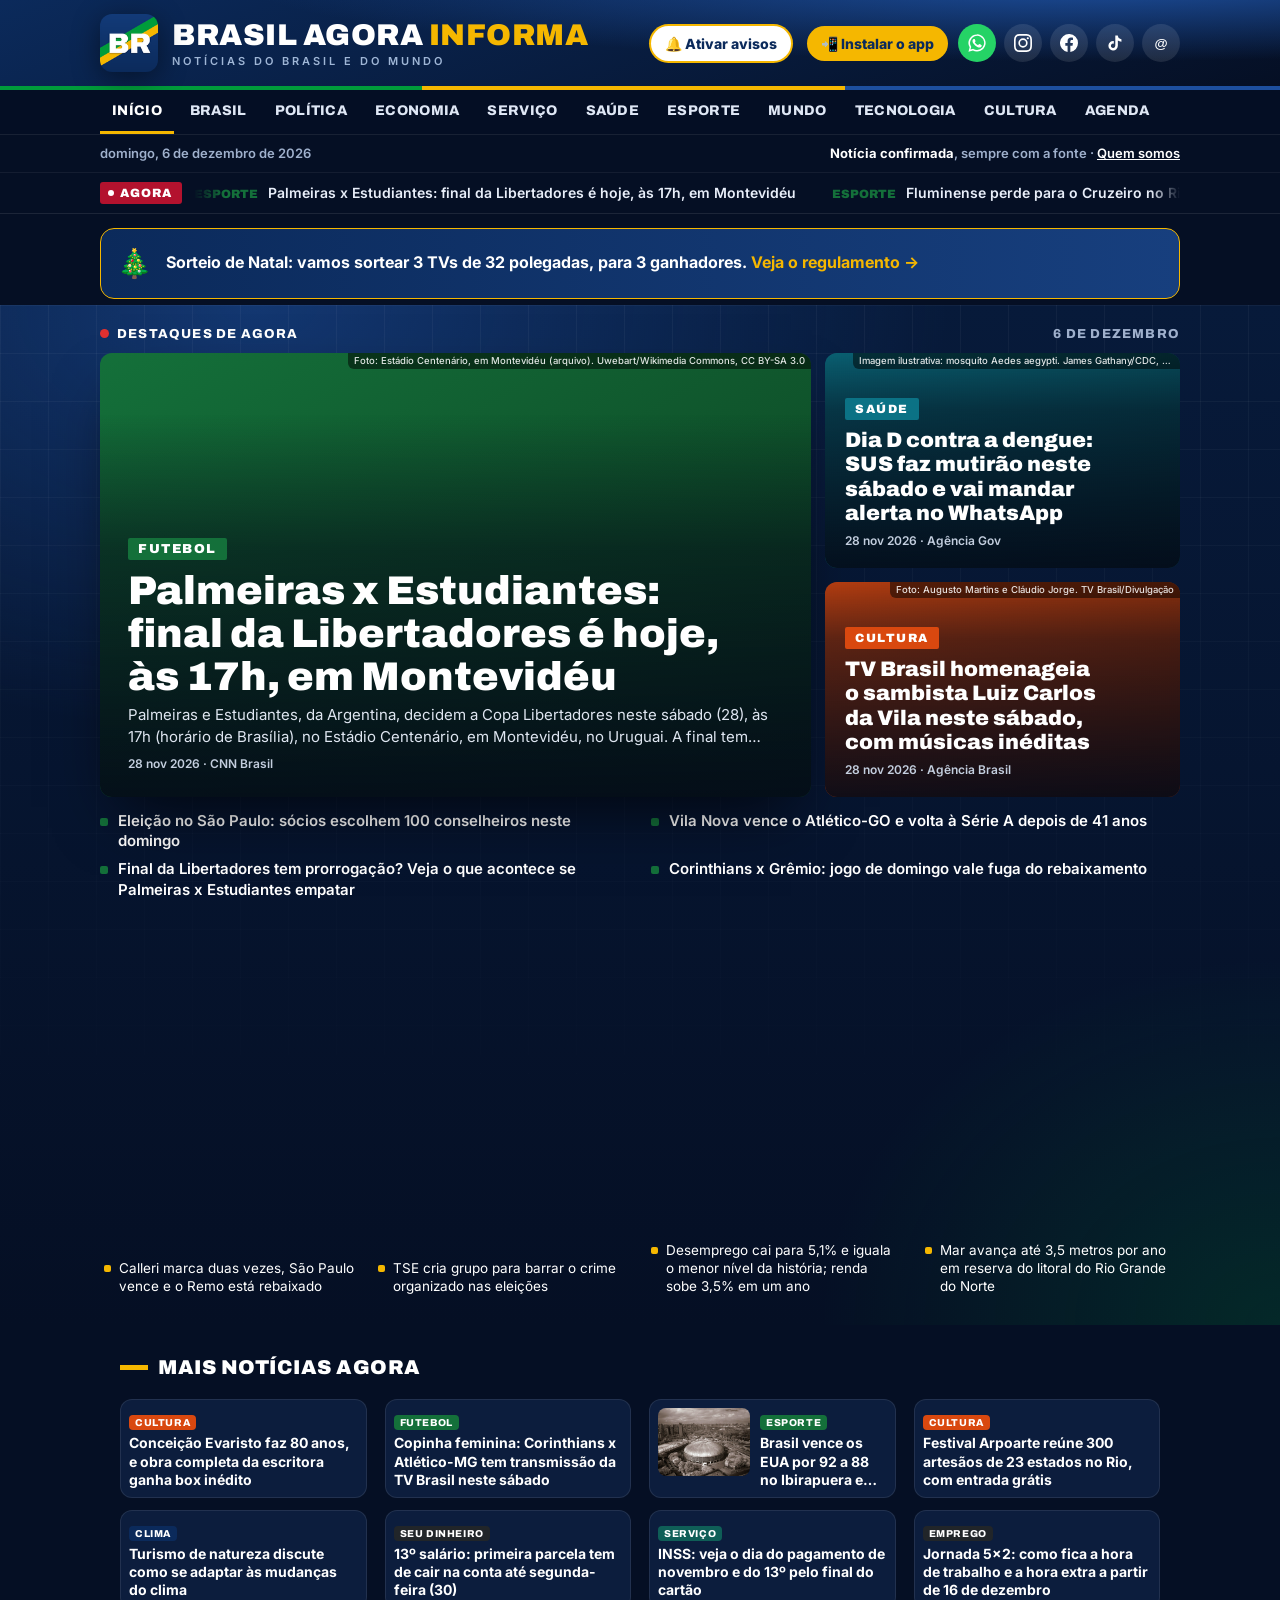
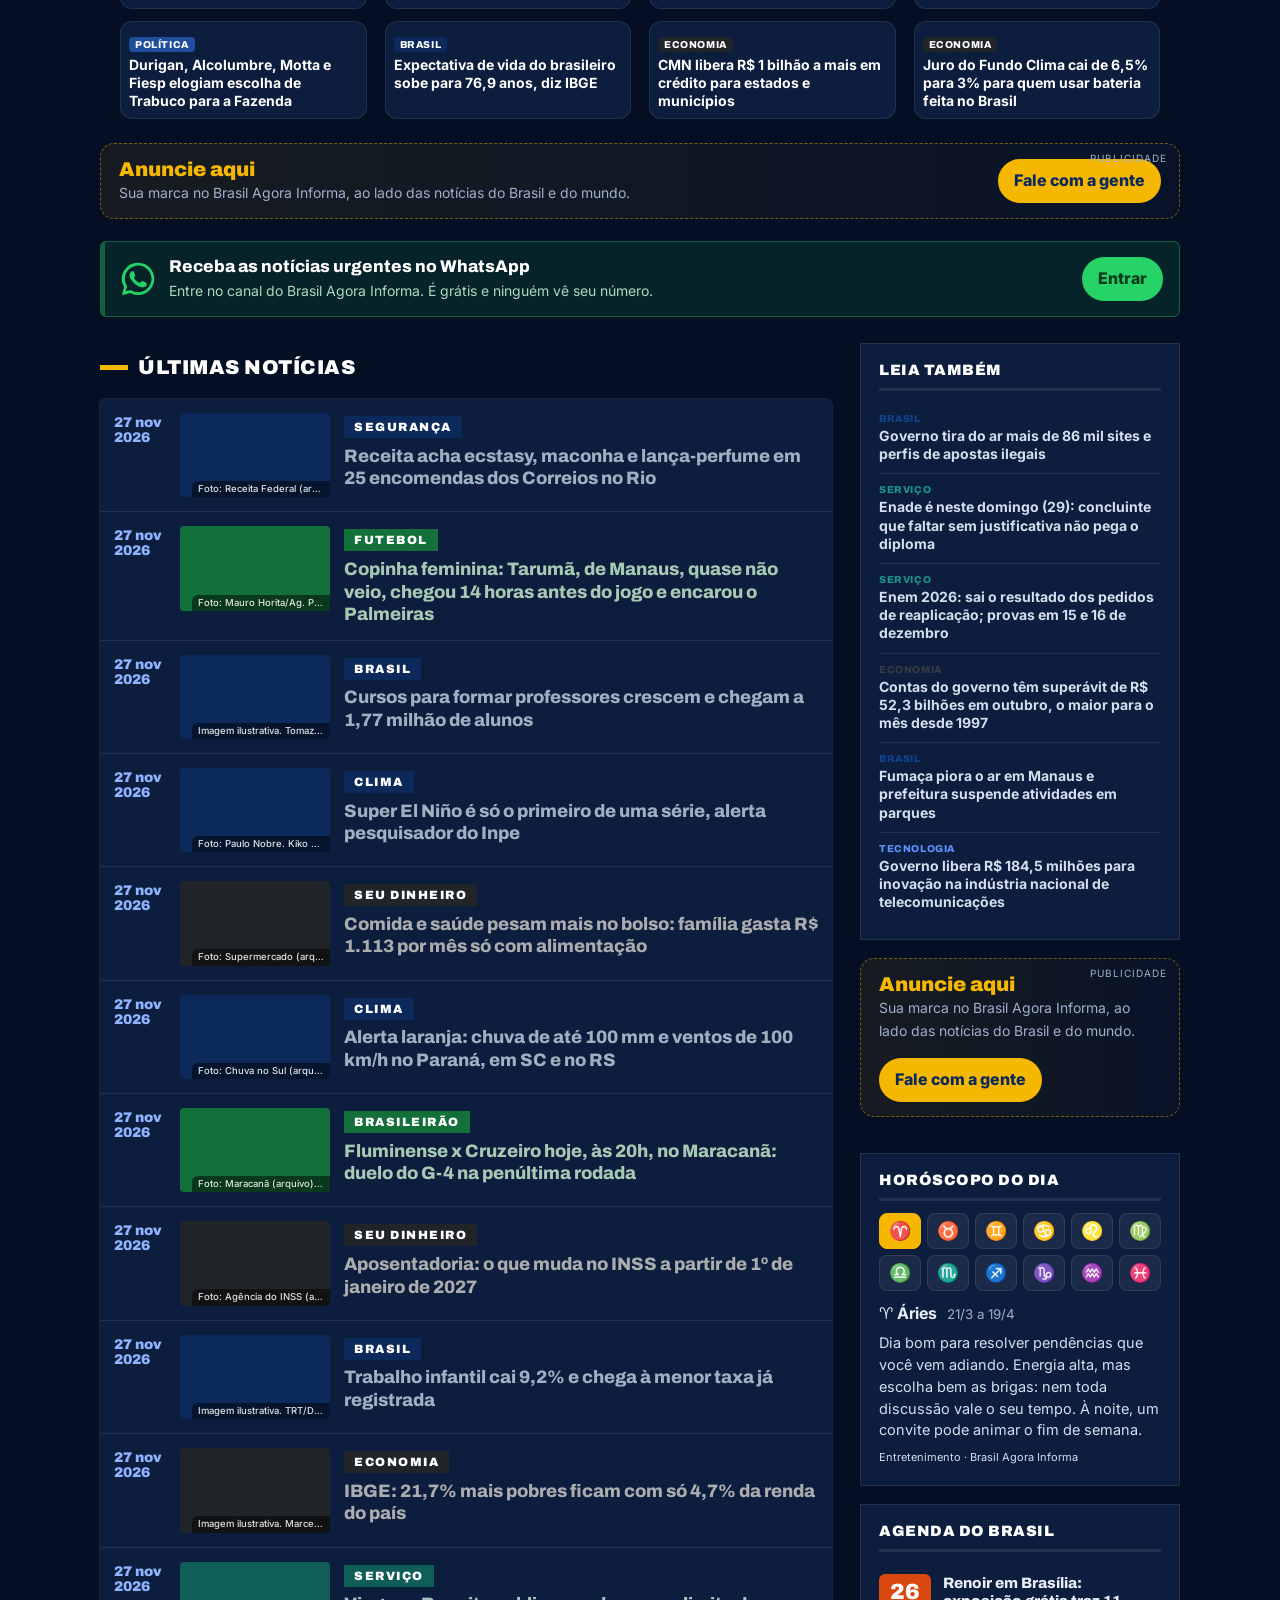
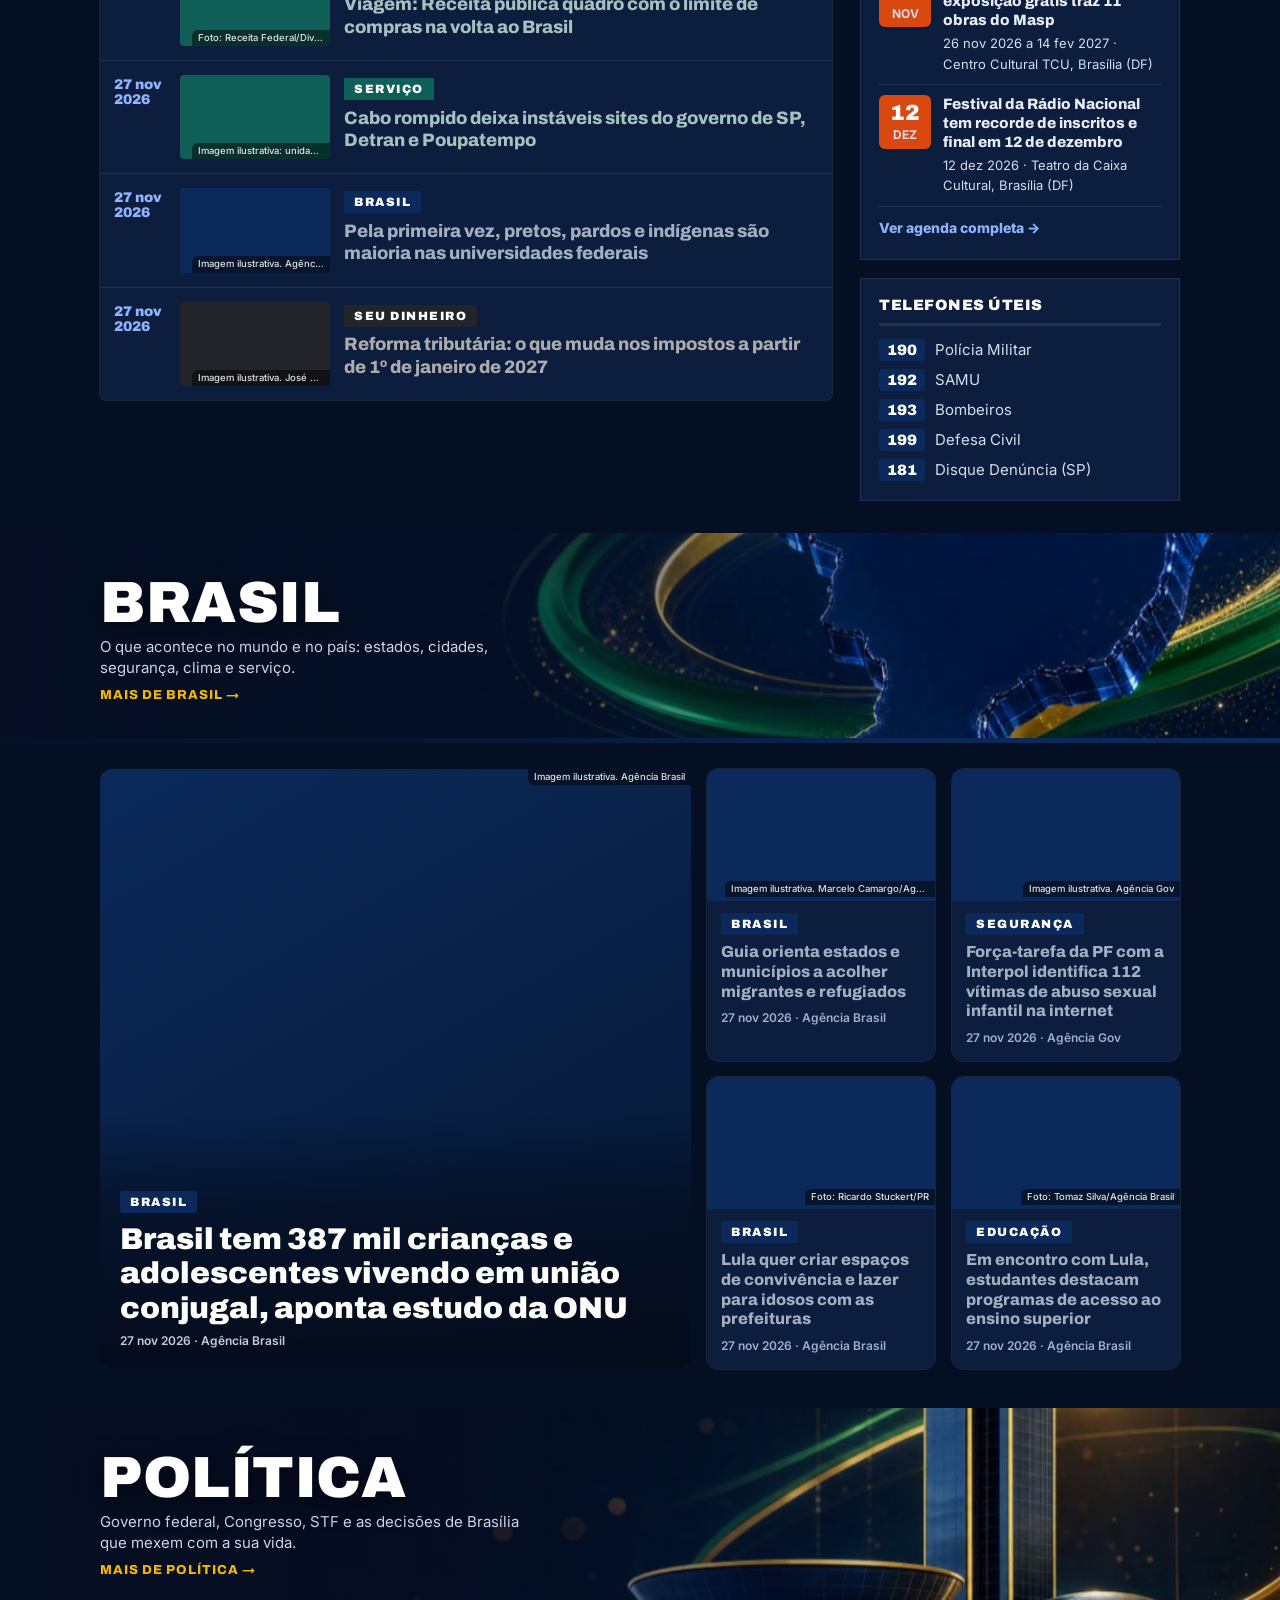
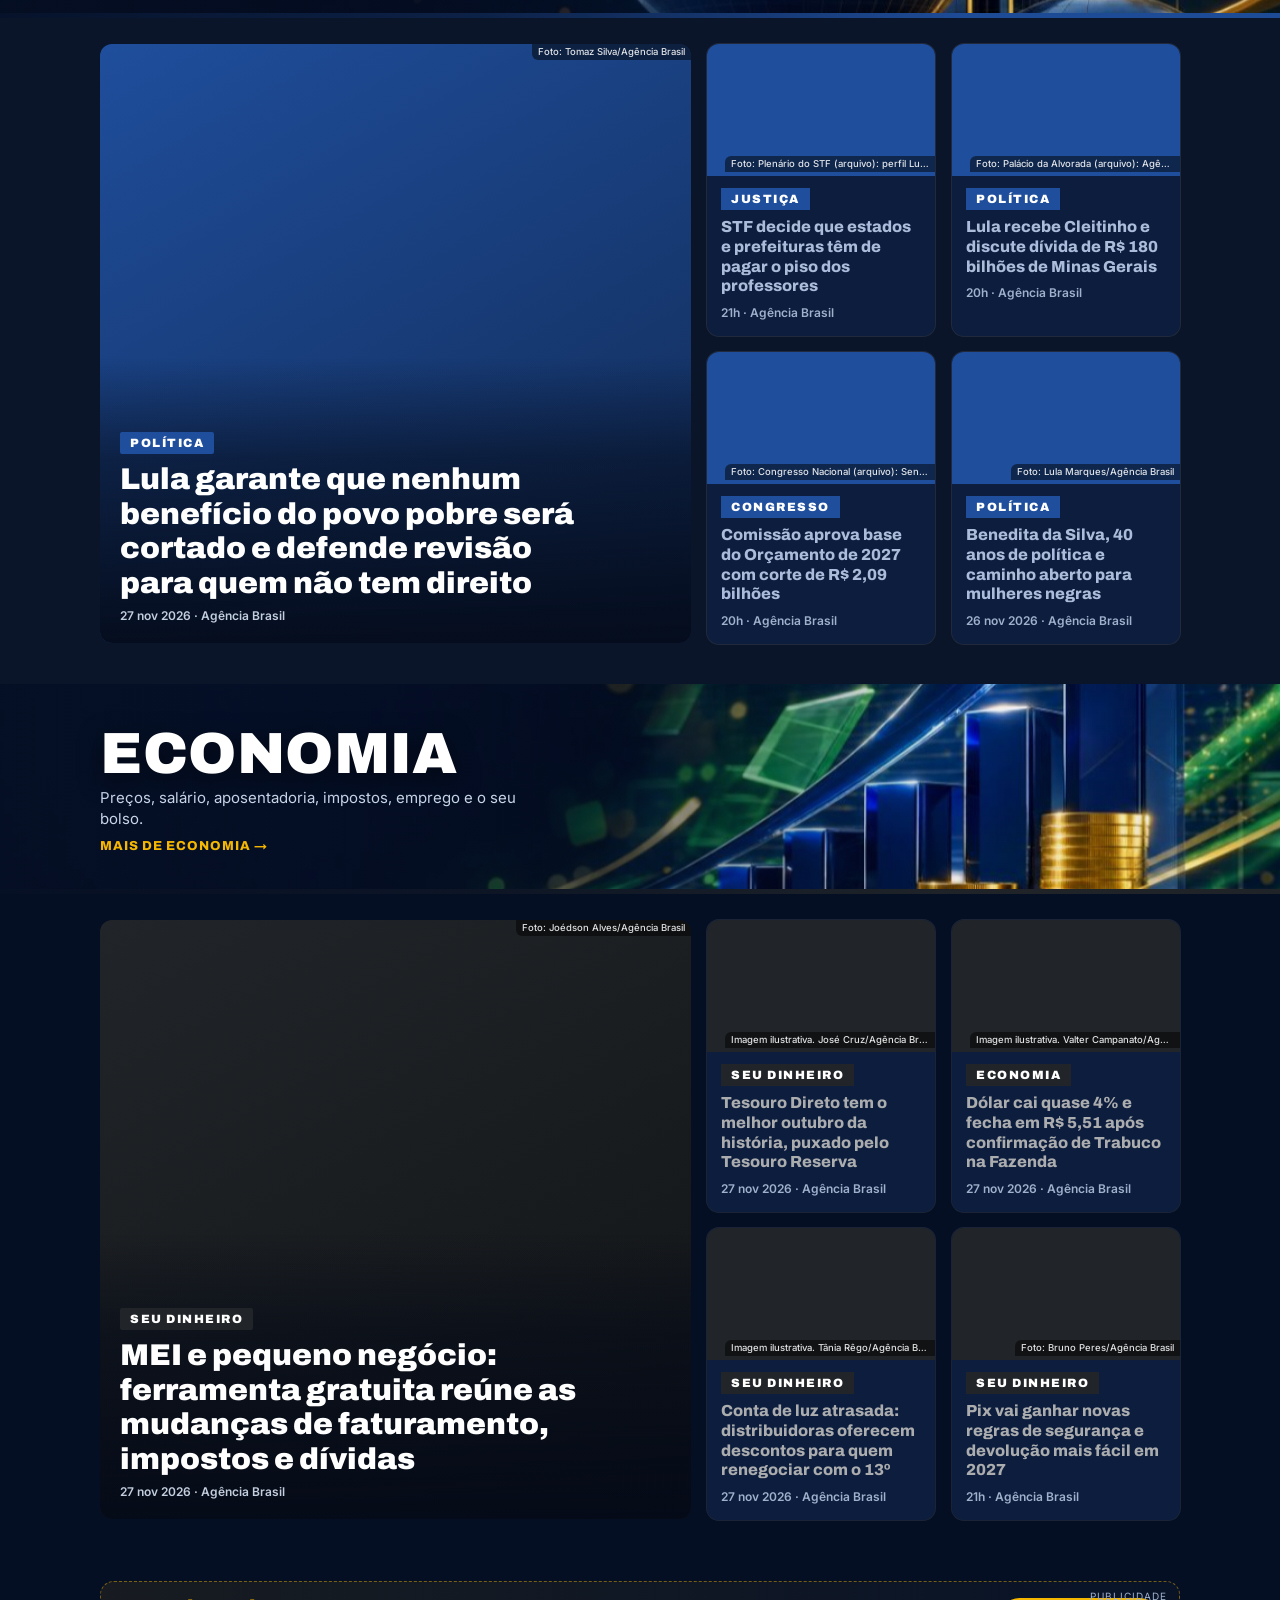
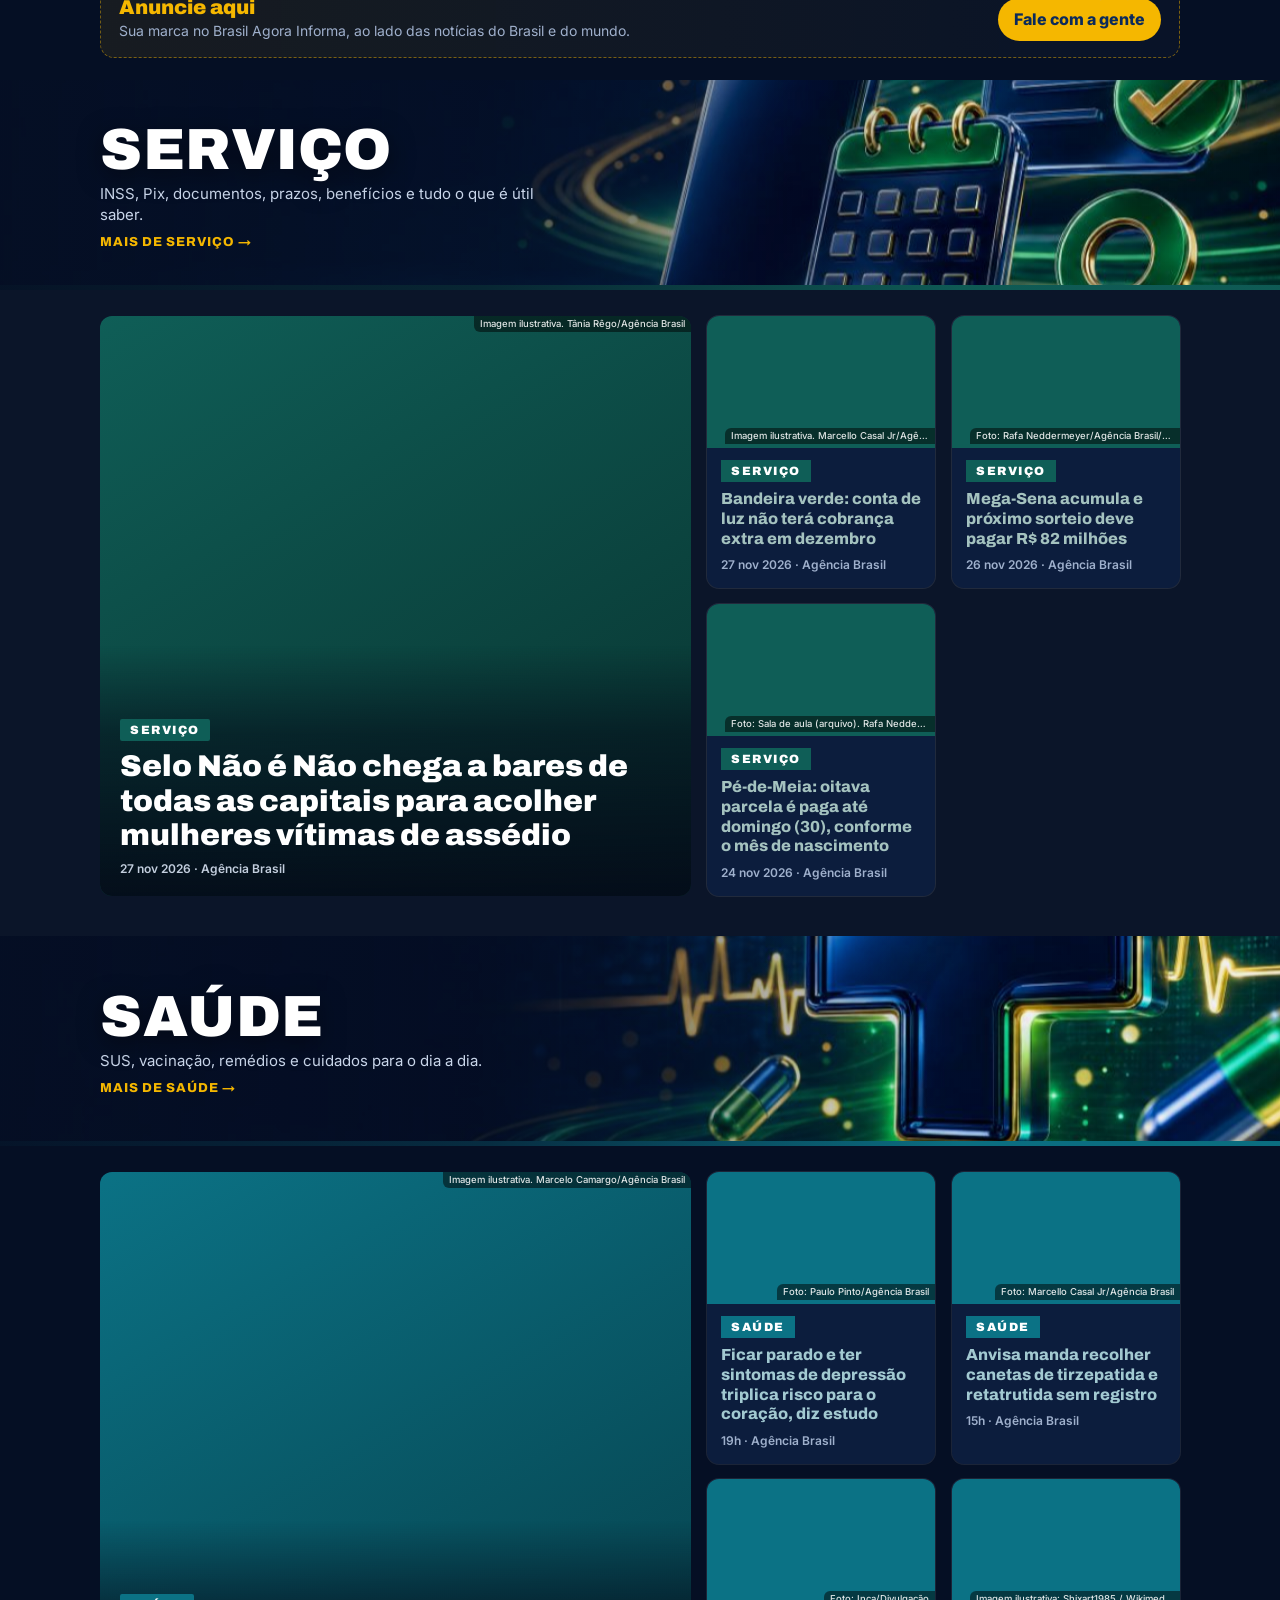
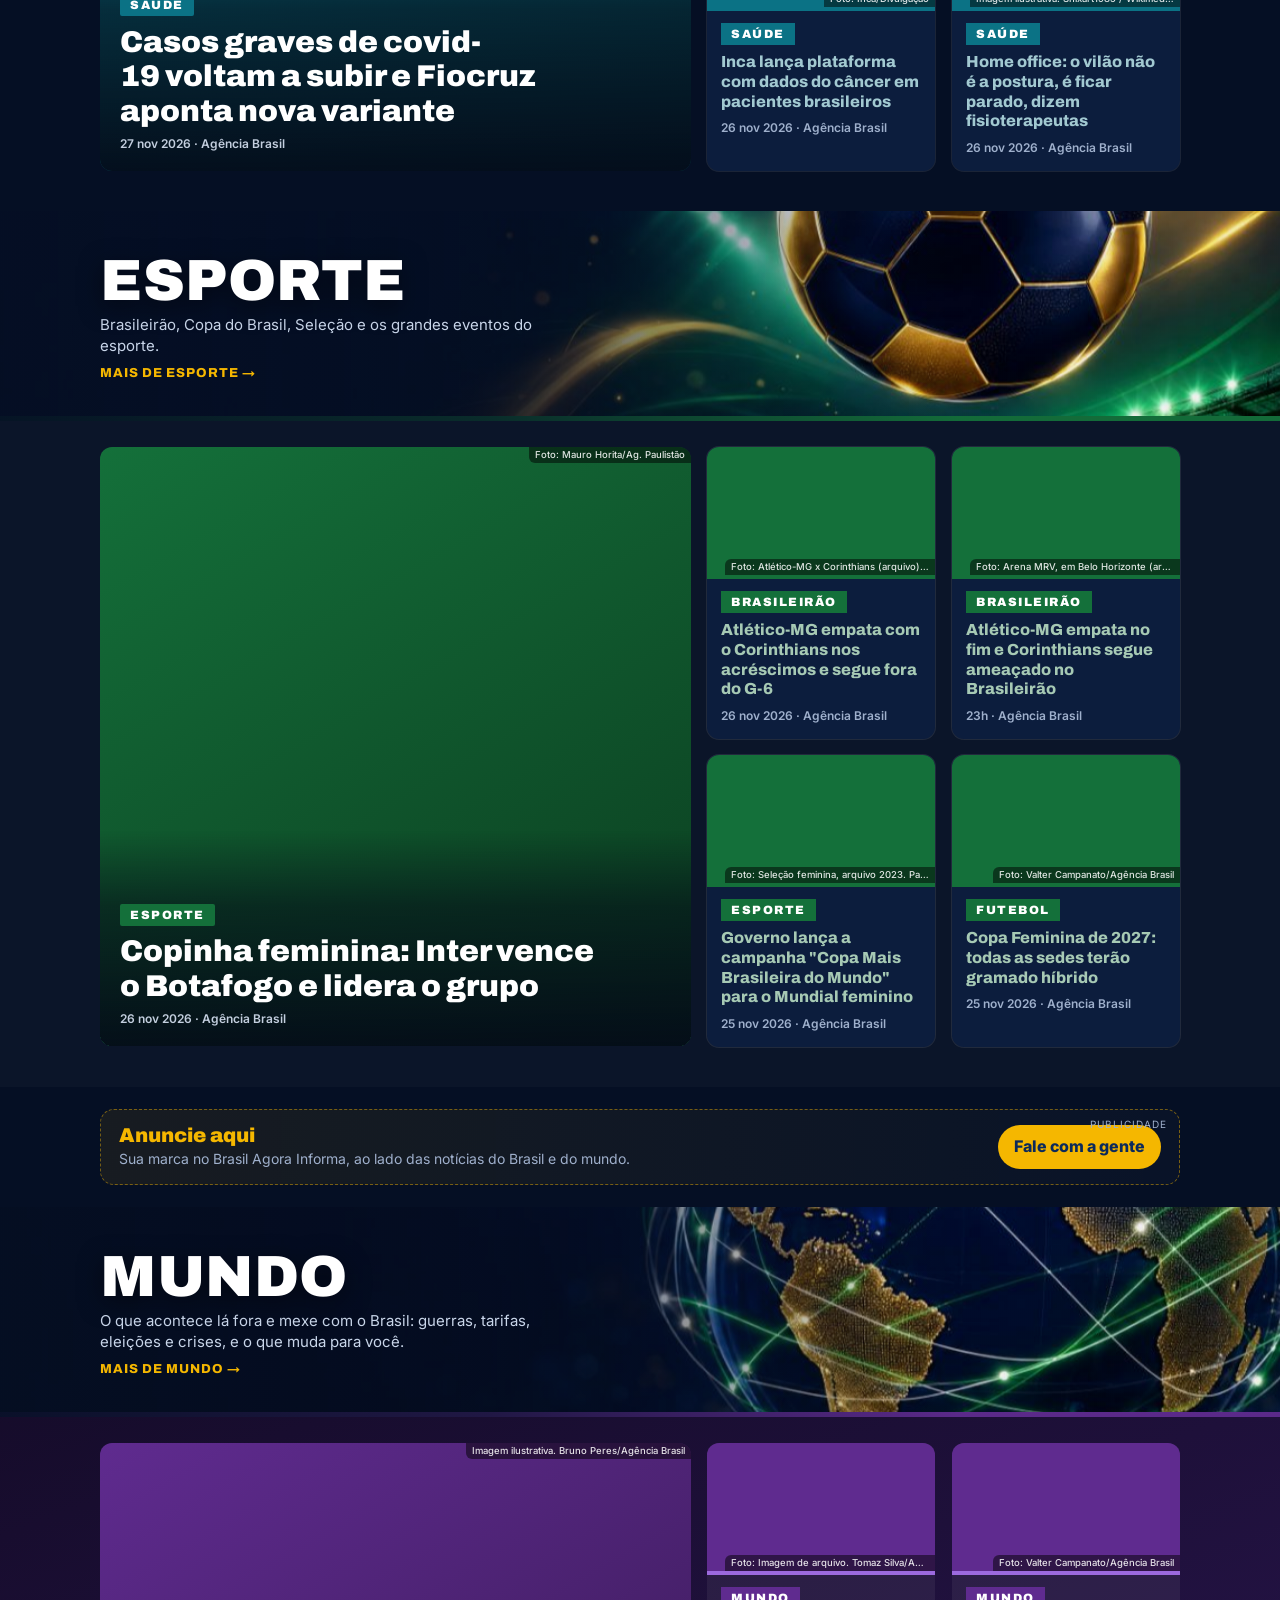
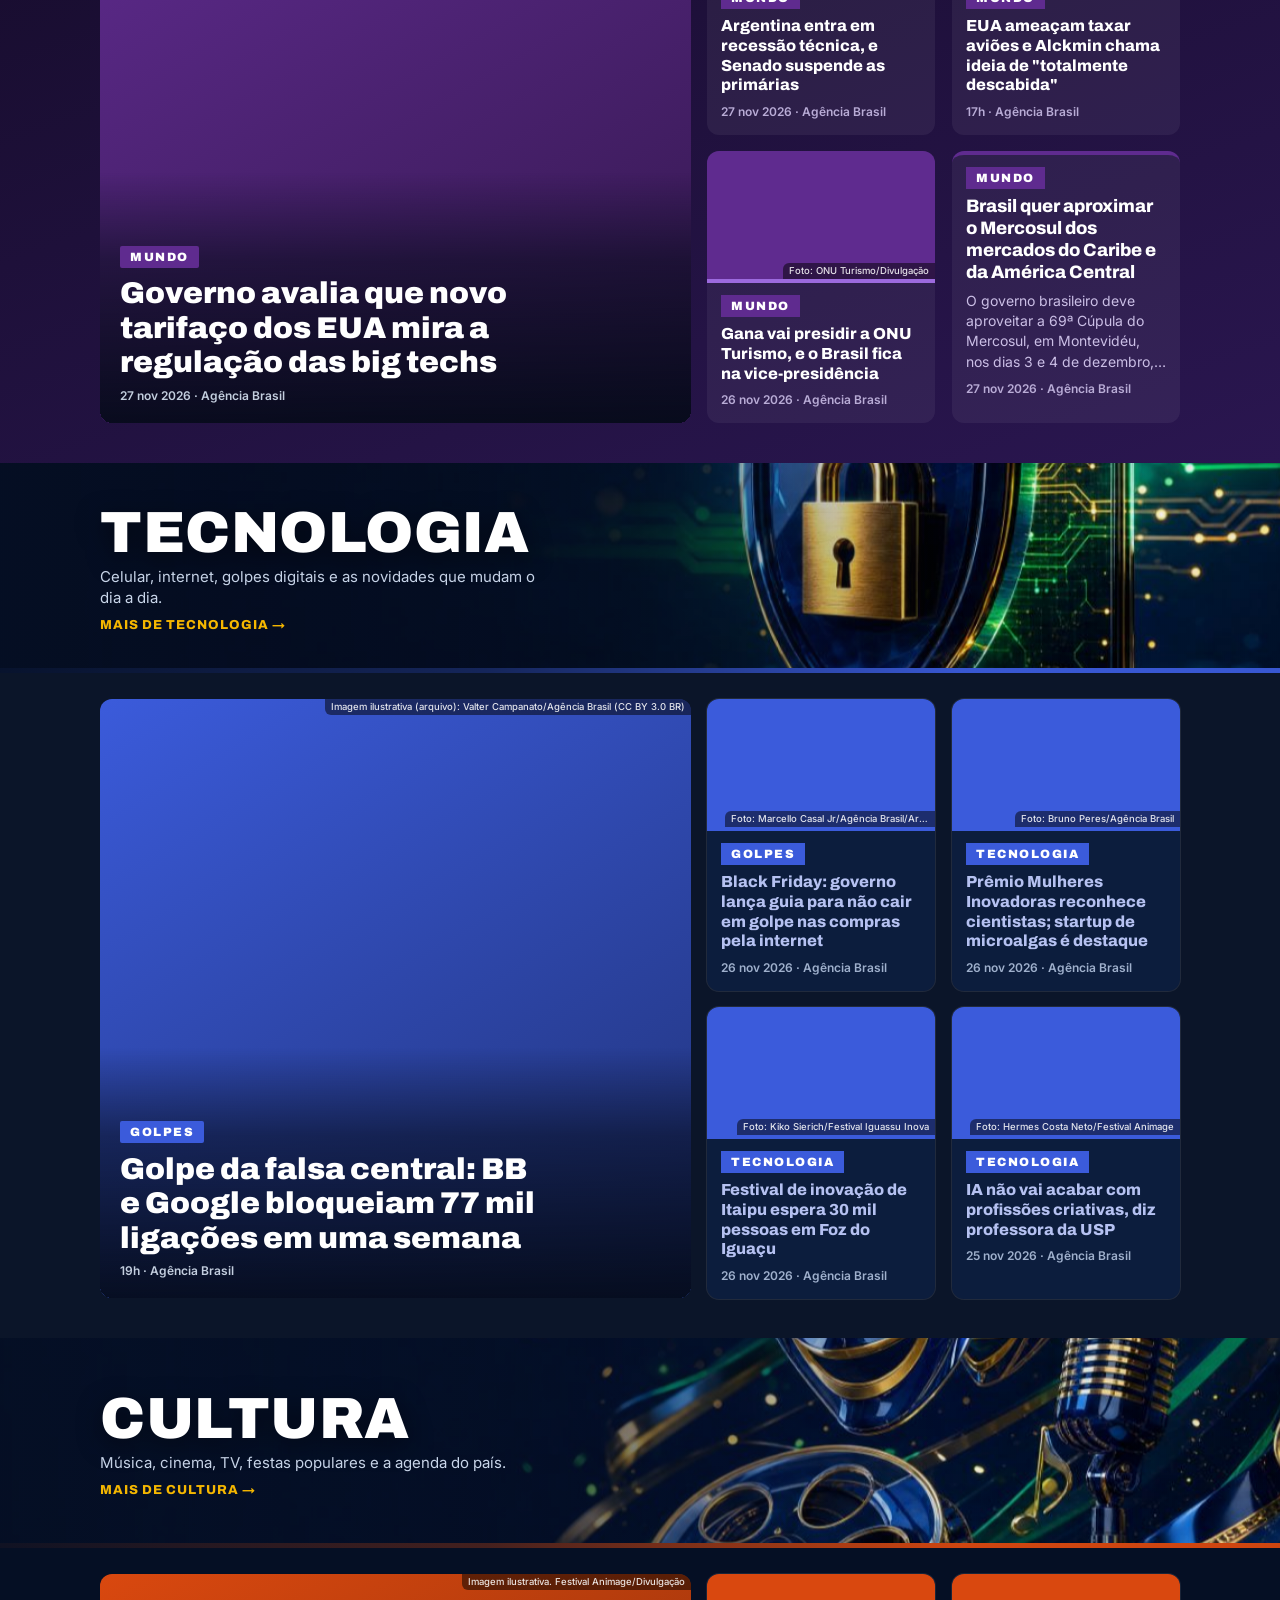
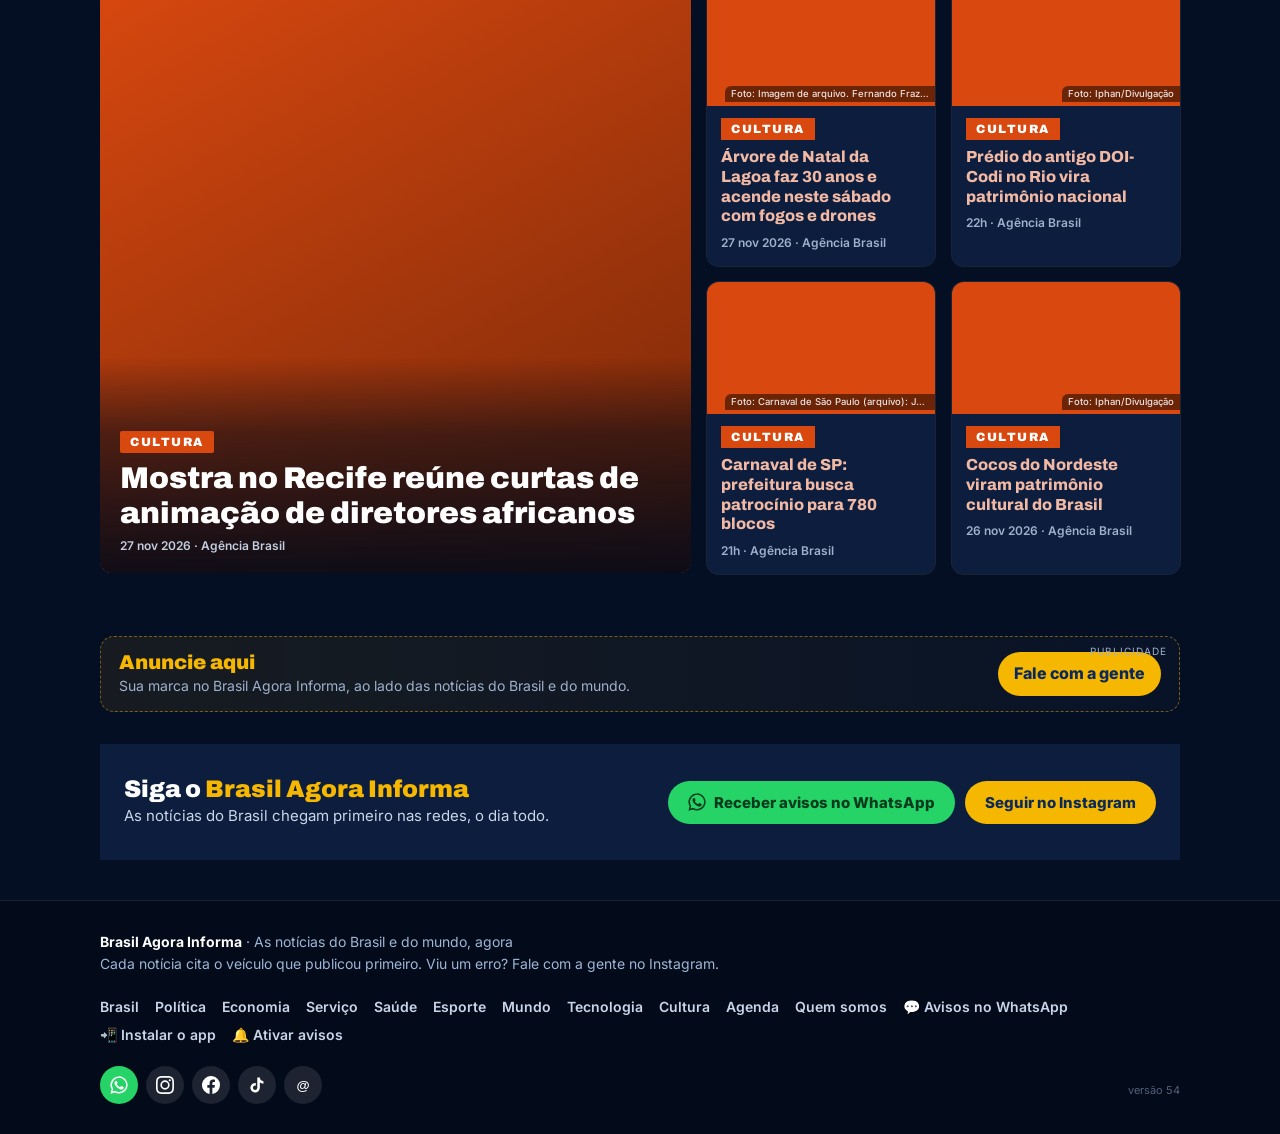
==== commit b6a94aea: "Rodada das 11h de 28/11: basquete Brasil x EUA, Festival Arpoarte, turismo e clima (v54) Co-Authored" ====
--- a/index.html
+++ b/index.html
@@ -1,9 +1,9 @@
 <!doctype html><html lang="pt-BR"><head><meta charset="utf-8"><meta name="viewport" content="width=device-width,initial-scale=1"><meta name="theme-color" content="#0B2A5B">
 <link rel="preconnect" href="https://fonts.googleapis.com"><link href="https://fonts.googleapis.com/css2?family=Archivo:wght@700;800;900&family=Inter:wght@400;600;700;800&display=swap" rel="stylesheet">
-<link rel="icon" href="icones/favicon-32.png" sizes="32x32"><link rel="manifest" href="manifest.webmanifest"><link rel="apple-touch-icon" href="icones/apple-touch-icon.png"><meta name="apple-mobile-web-app-capable" content="yes"><meta name="mobile-web-app-capable" content="yes"><meta name="apple-mobile-web-app-title" content="Brasil Agora Informa"><meta name="apple-mobile-web-app-status-bar-style" content="black"><link rel="stylesheet" href="assets/style.css?v=53">
+<link rel="icon" href="icones/favicon-32.png" sizes="32x32"><link rel="manifest" href="manifest.webmanifest"><link rel="apple-touch-icon" href="icones/apple-touch-icon.png"><meta name="apple-mobile-web-app-capable" content="yes"><meta name="mobile-web-app-capable" content="yes"><meta name="apple-mobile-web-app-title" content="Brasil Agora Informa"><meta name="apple-mobile-web-app-status-bar-style" content="black"><link rel="stylesheet" href="assets/style.css?v=54">
 <title>Brasil Agora Informa | Notícias do Brasil e do mundo</title>
 <meta name="description" content="O que acontece no Brasil e no mundo agora: política, economia, serviço, saúde, esporte e mundo. Notícia confirmada, sempre com a fonte.">
 <meta property="og:title" content="Brasil Agora Informa"><meta property="og:description" content="As notícias do Brasil e do mundo, agora, com fonte."><meta property="og:image" content="capa-facebook.jpg">
 </head><body data-pagina="capa"><div id="topo"></div>
 <main class="wrap"><a href="sorteio" style="display:flex;align-items:center;gap:14px;margin:14px 0 6px;padding:12px 16px;border-radius:14px;background:linear-gradient(90deg,#0B2A5B,#173f7e);border:1px solid #F5B700;color:#fff;text-decoration:none;font-weight:700"><span style="font-size:28px">🎄</span><span style="flex:1">Sorteio de Natal: vamos sortear 3 TVs de 32 polegadas, para 3 ganhadores. <span style="color:#F5B700">Veja o regulamento →</span></span></a><div id="conteudo"><p class="vazio">Carregando notícias…</p></div></main>
-<div id="rodape"></div><script src="assets/app.js?v=53"></script></body></html>
+<div id="rodape"></div><script src="assets/app.js?v=54"></script></body></html>
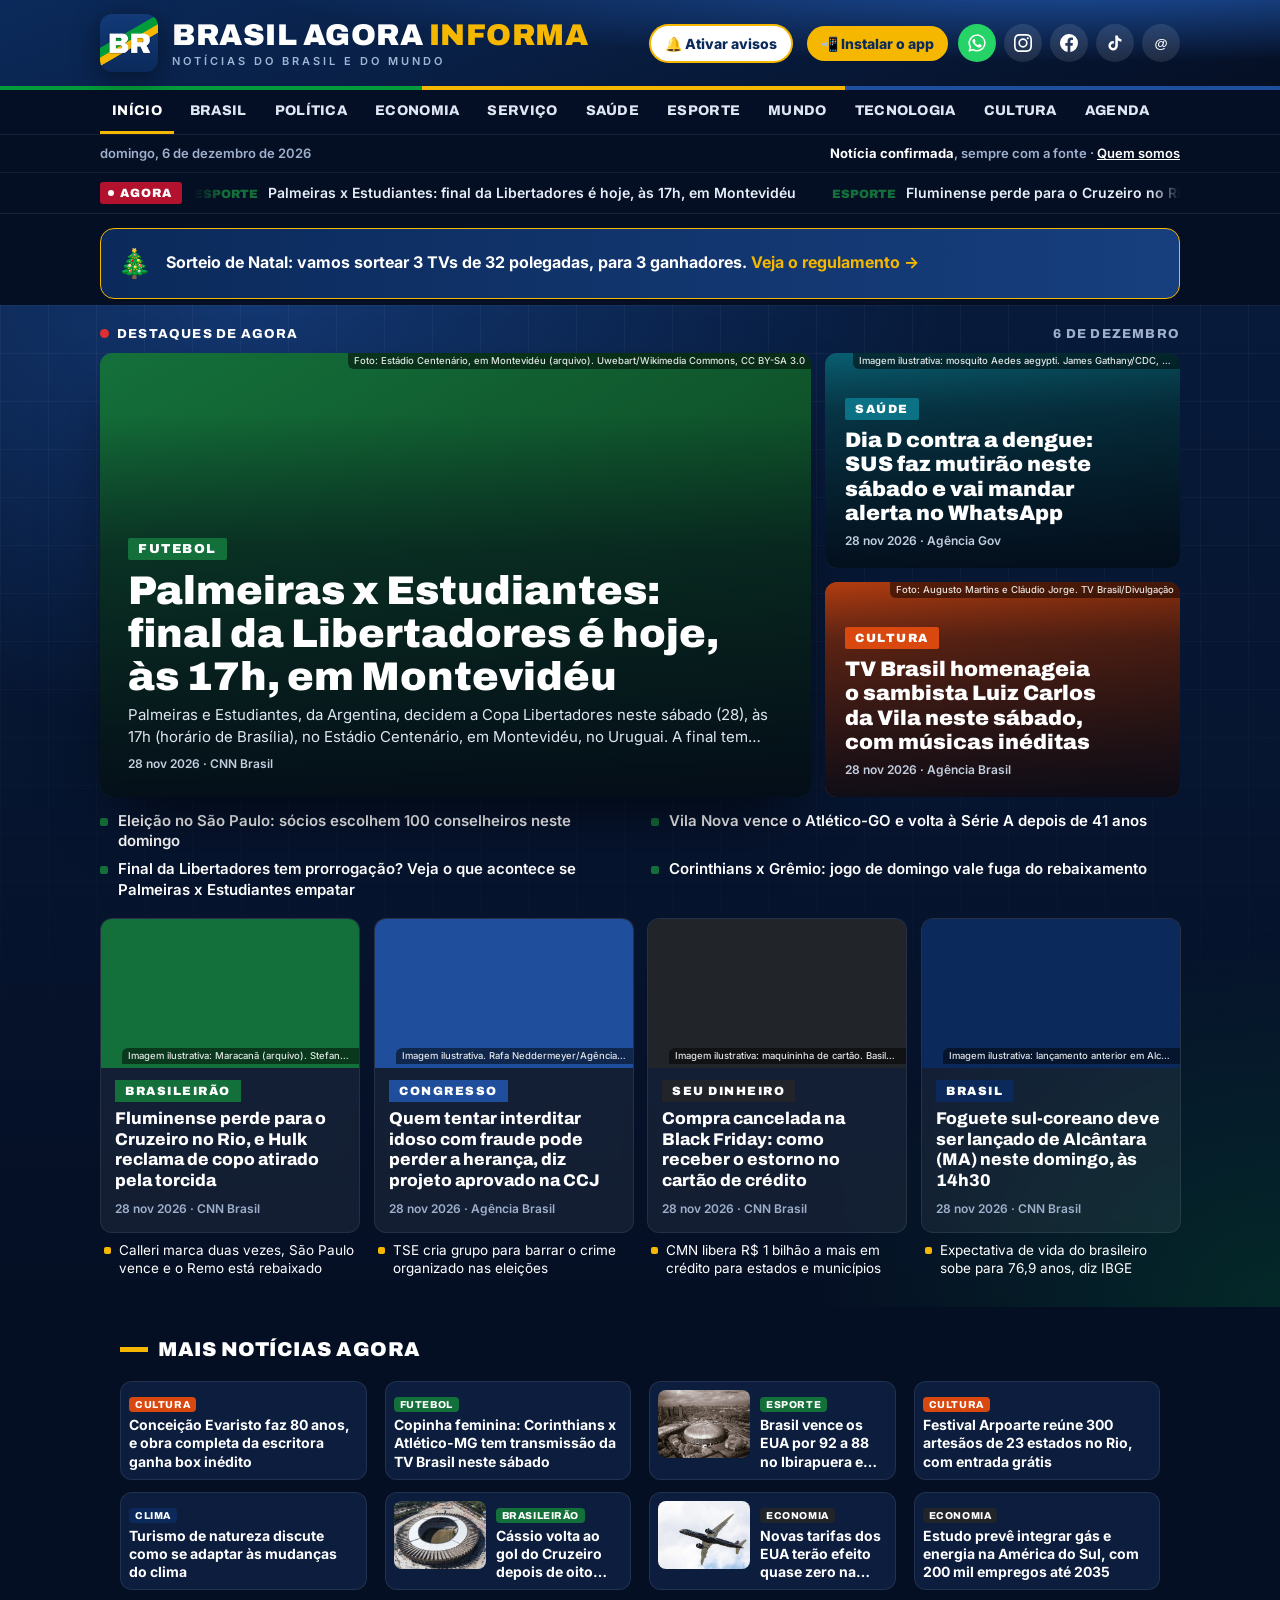
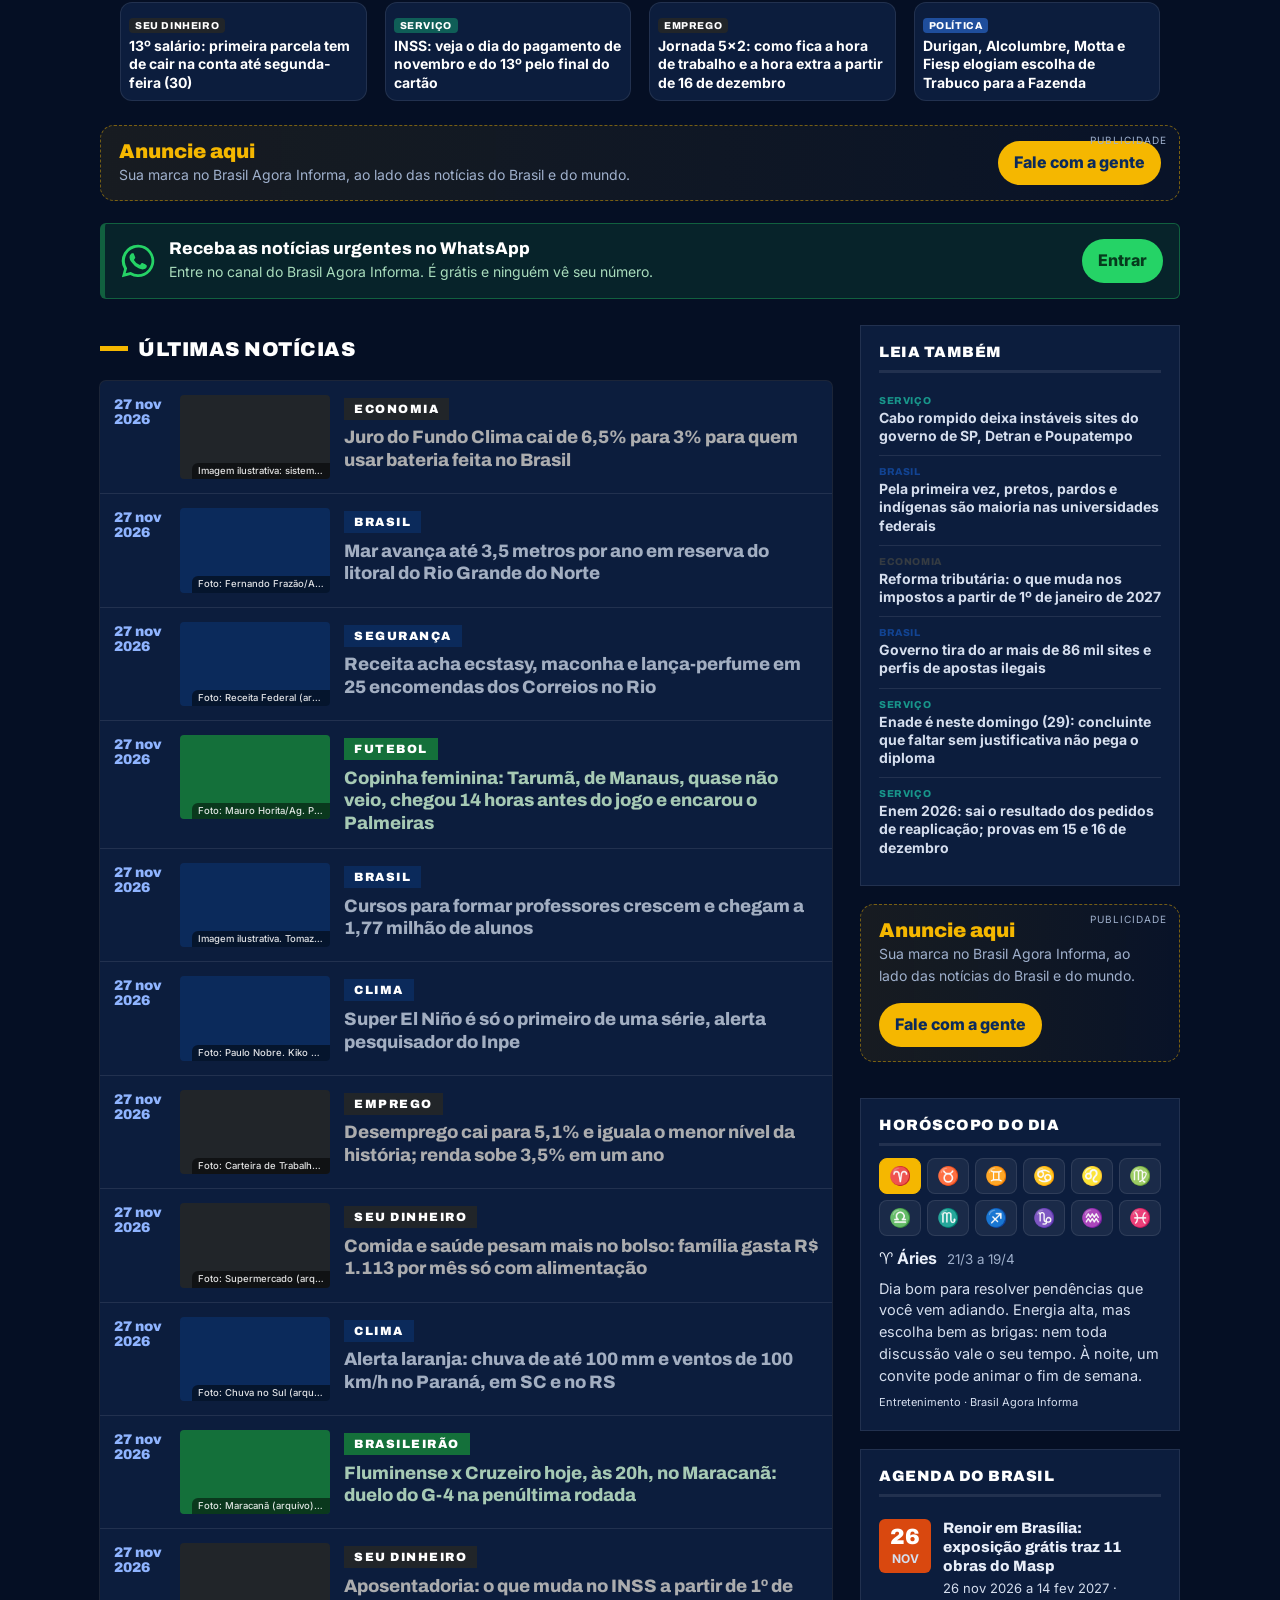
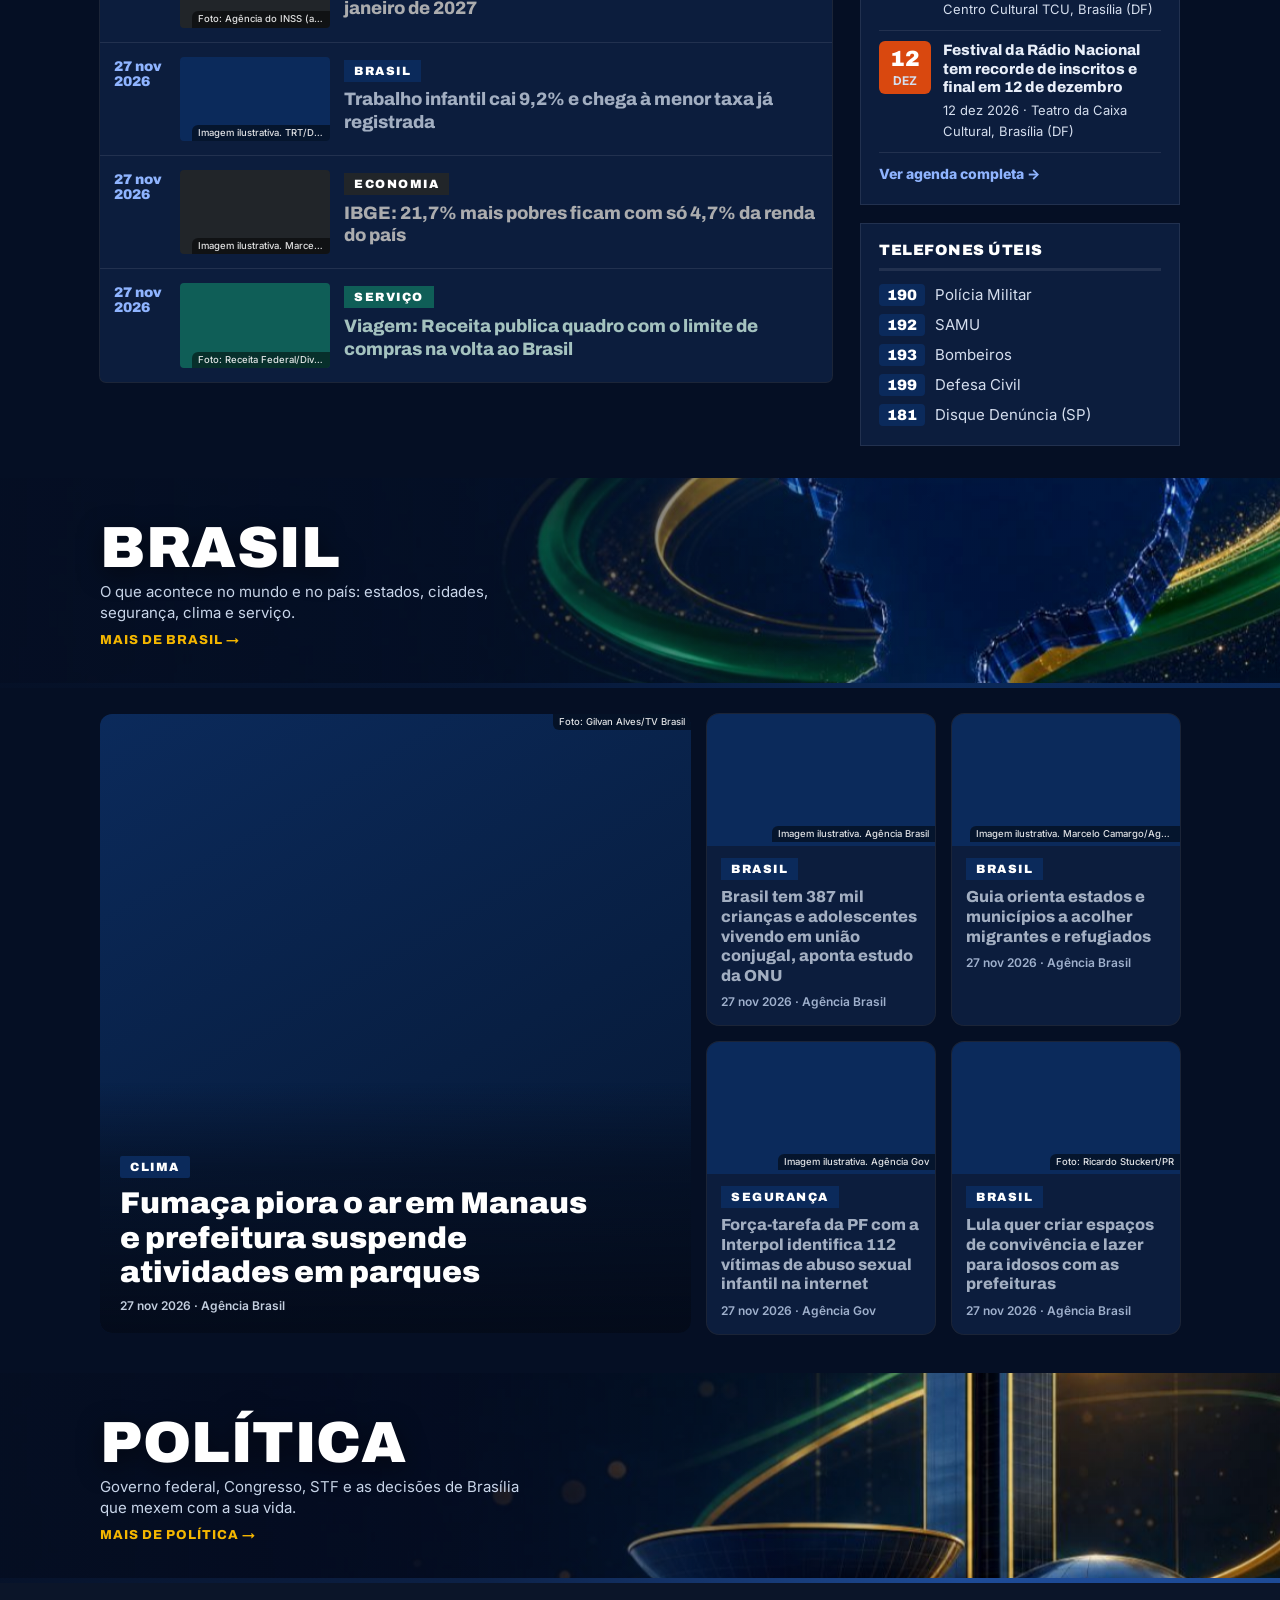
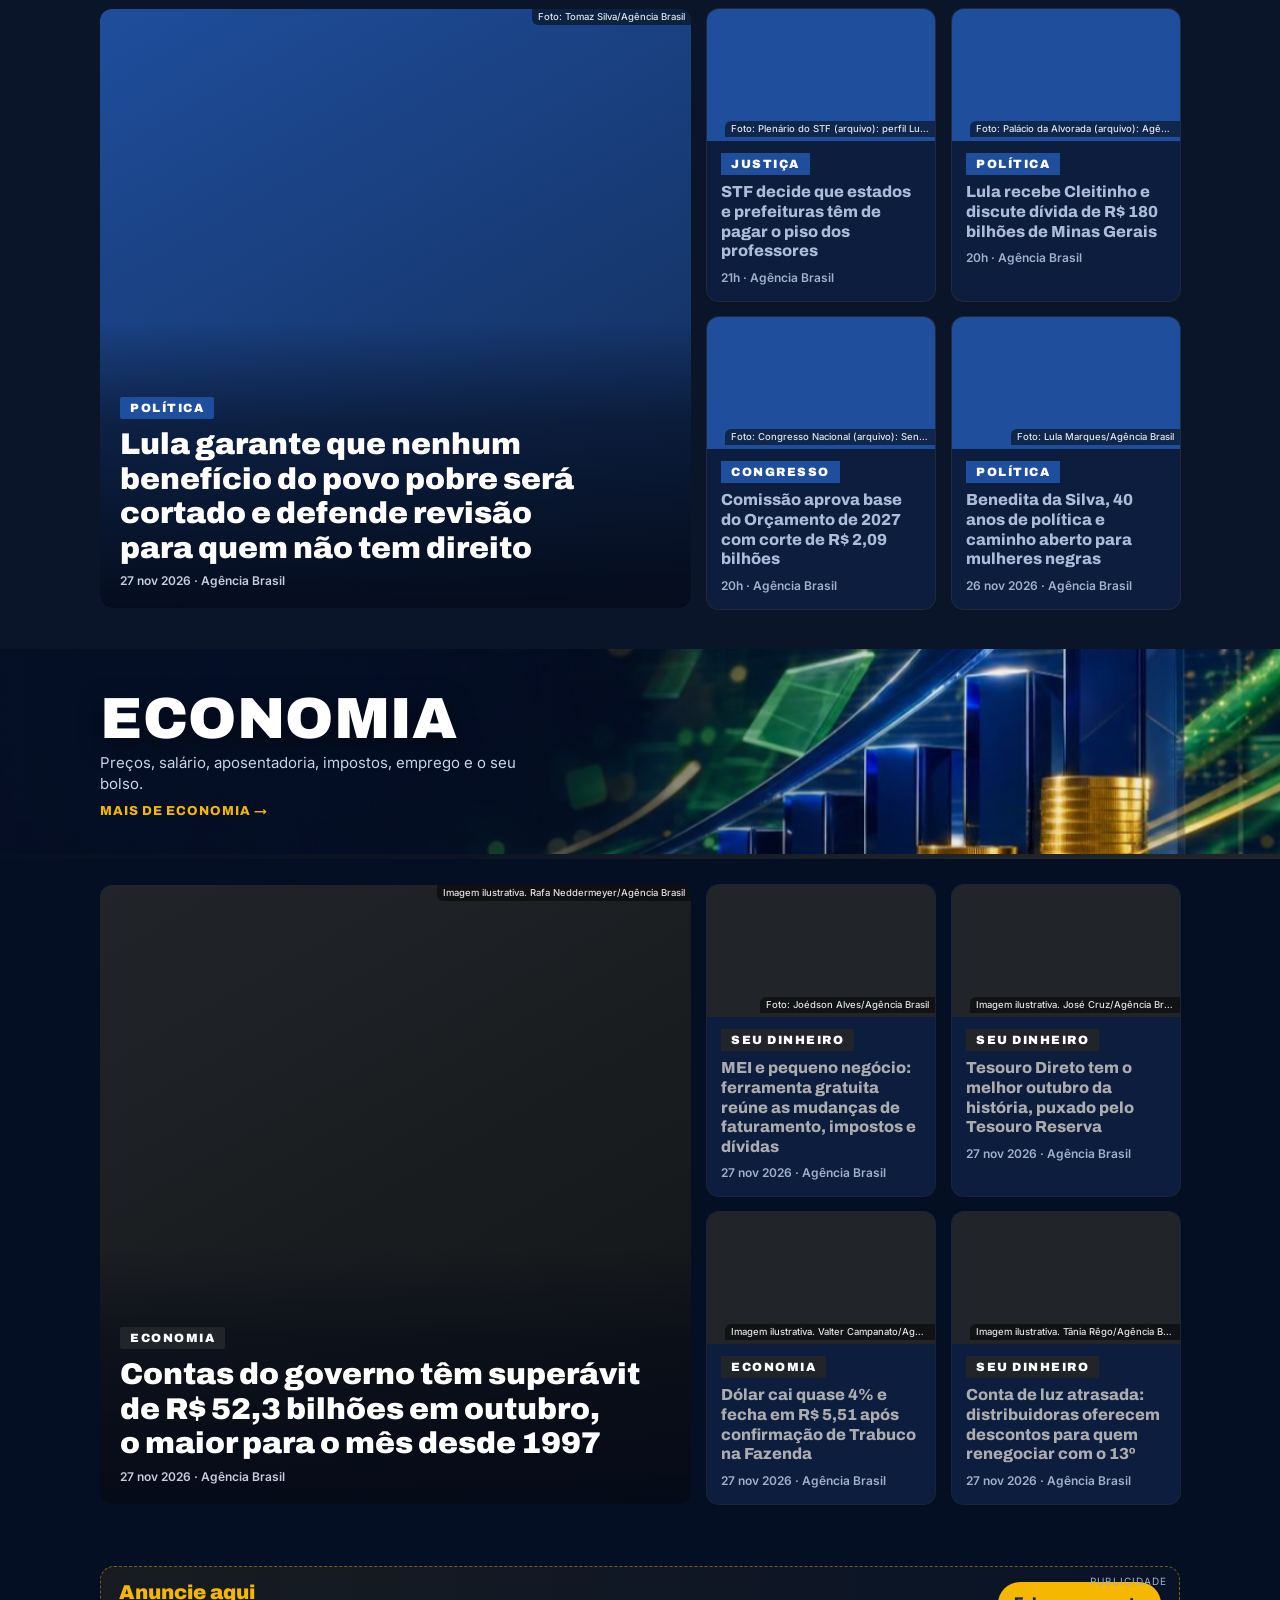
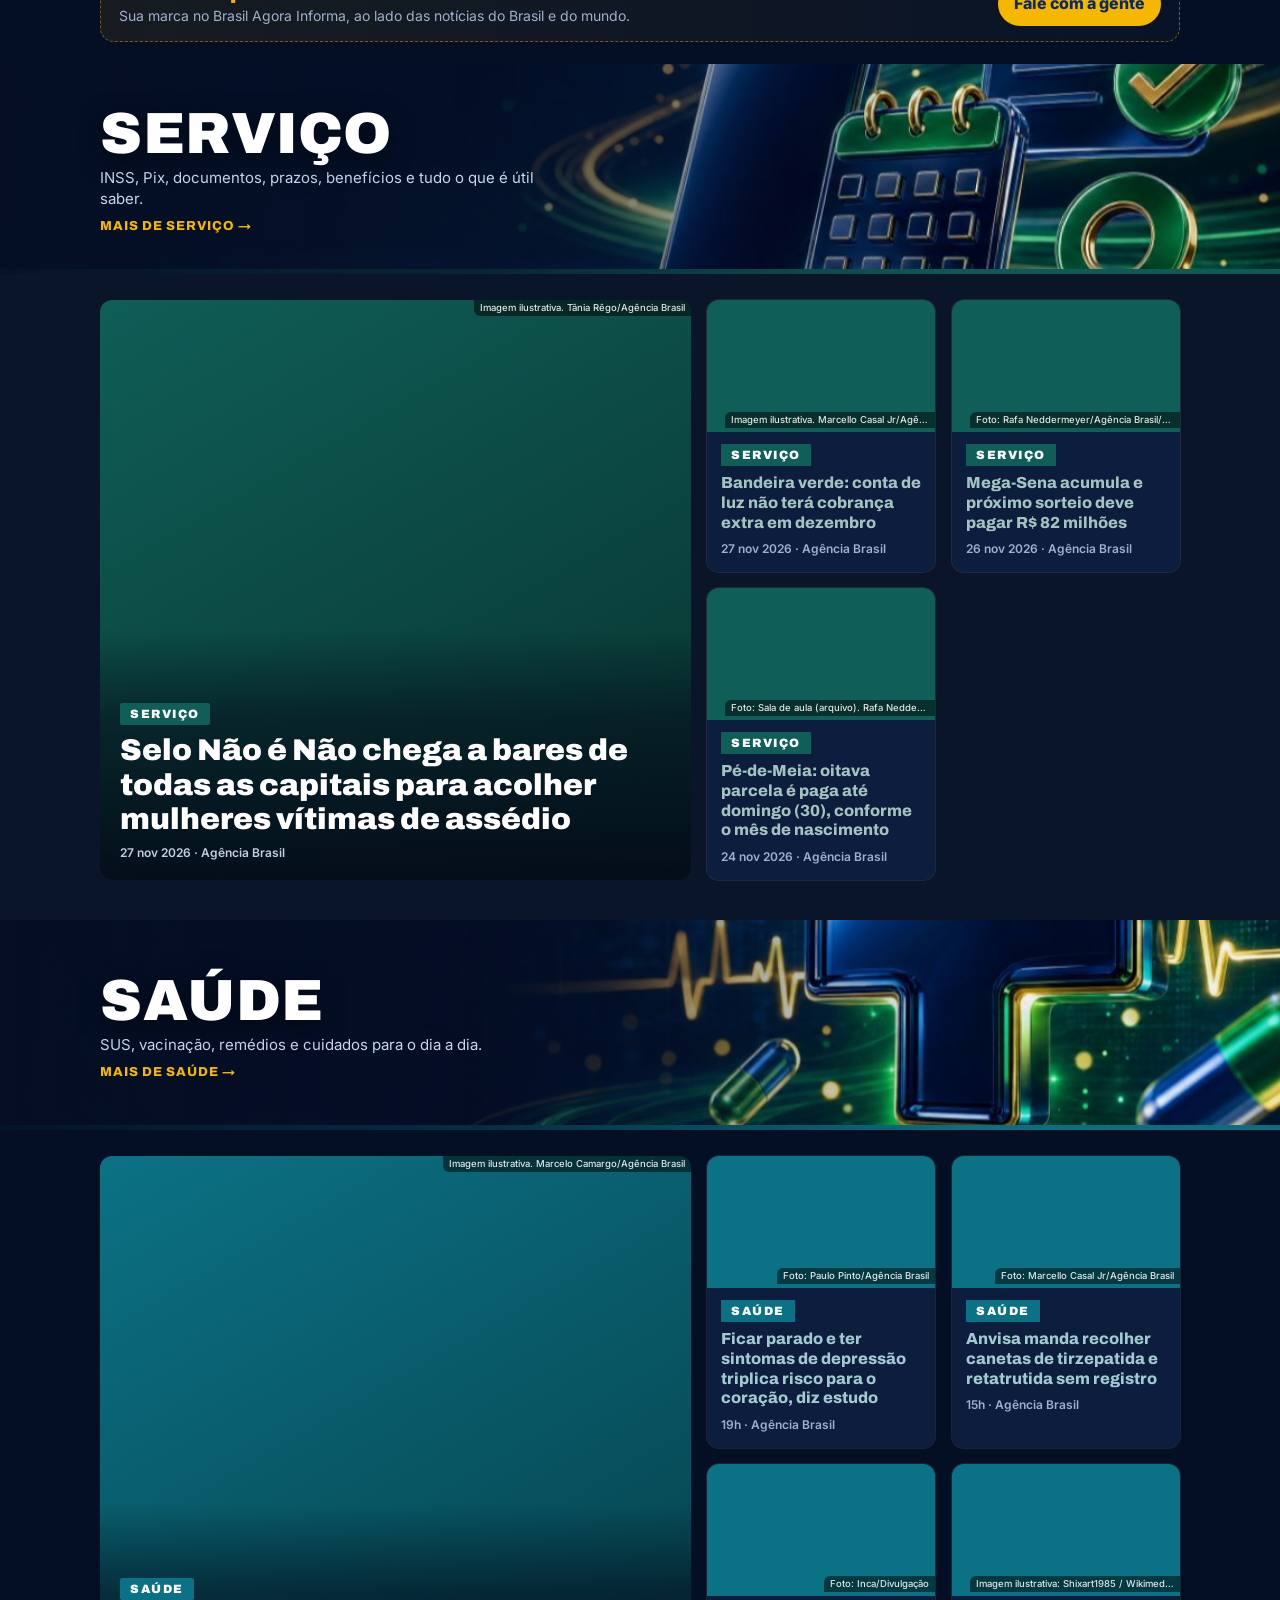
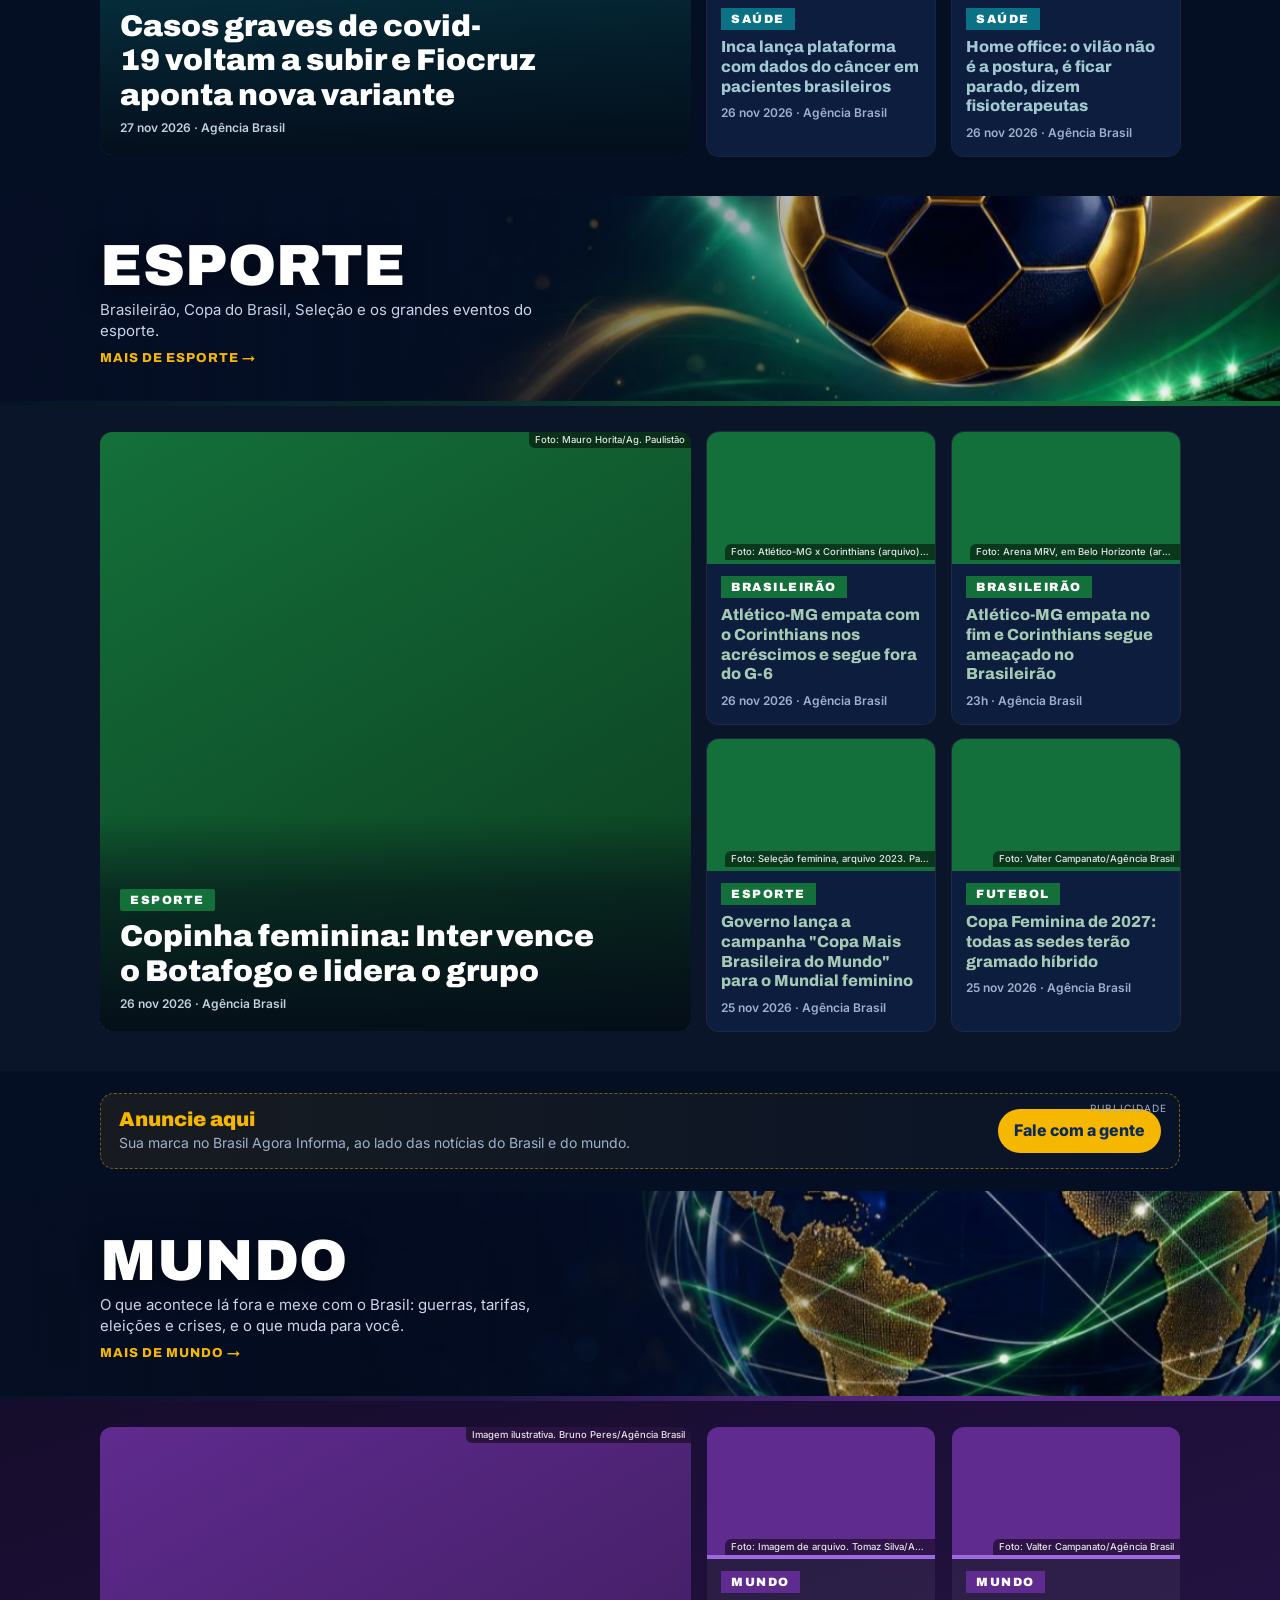
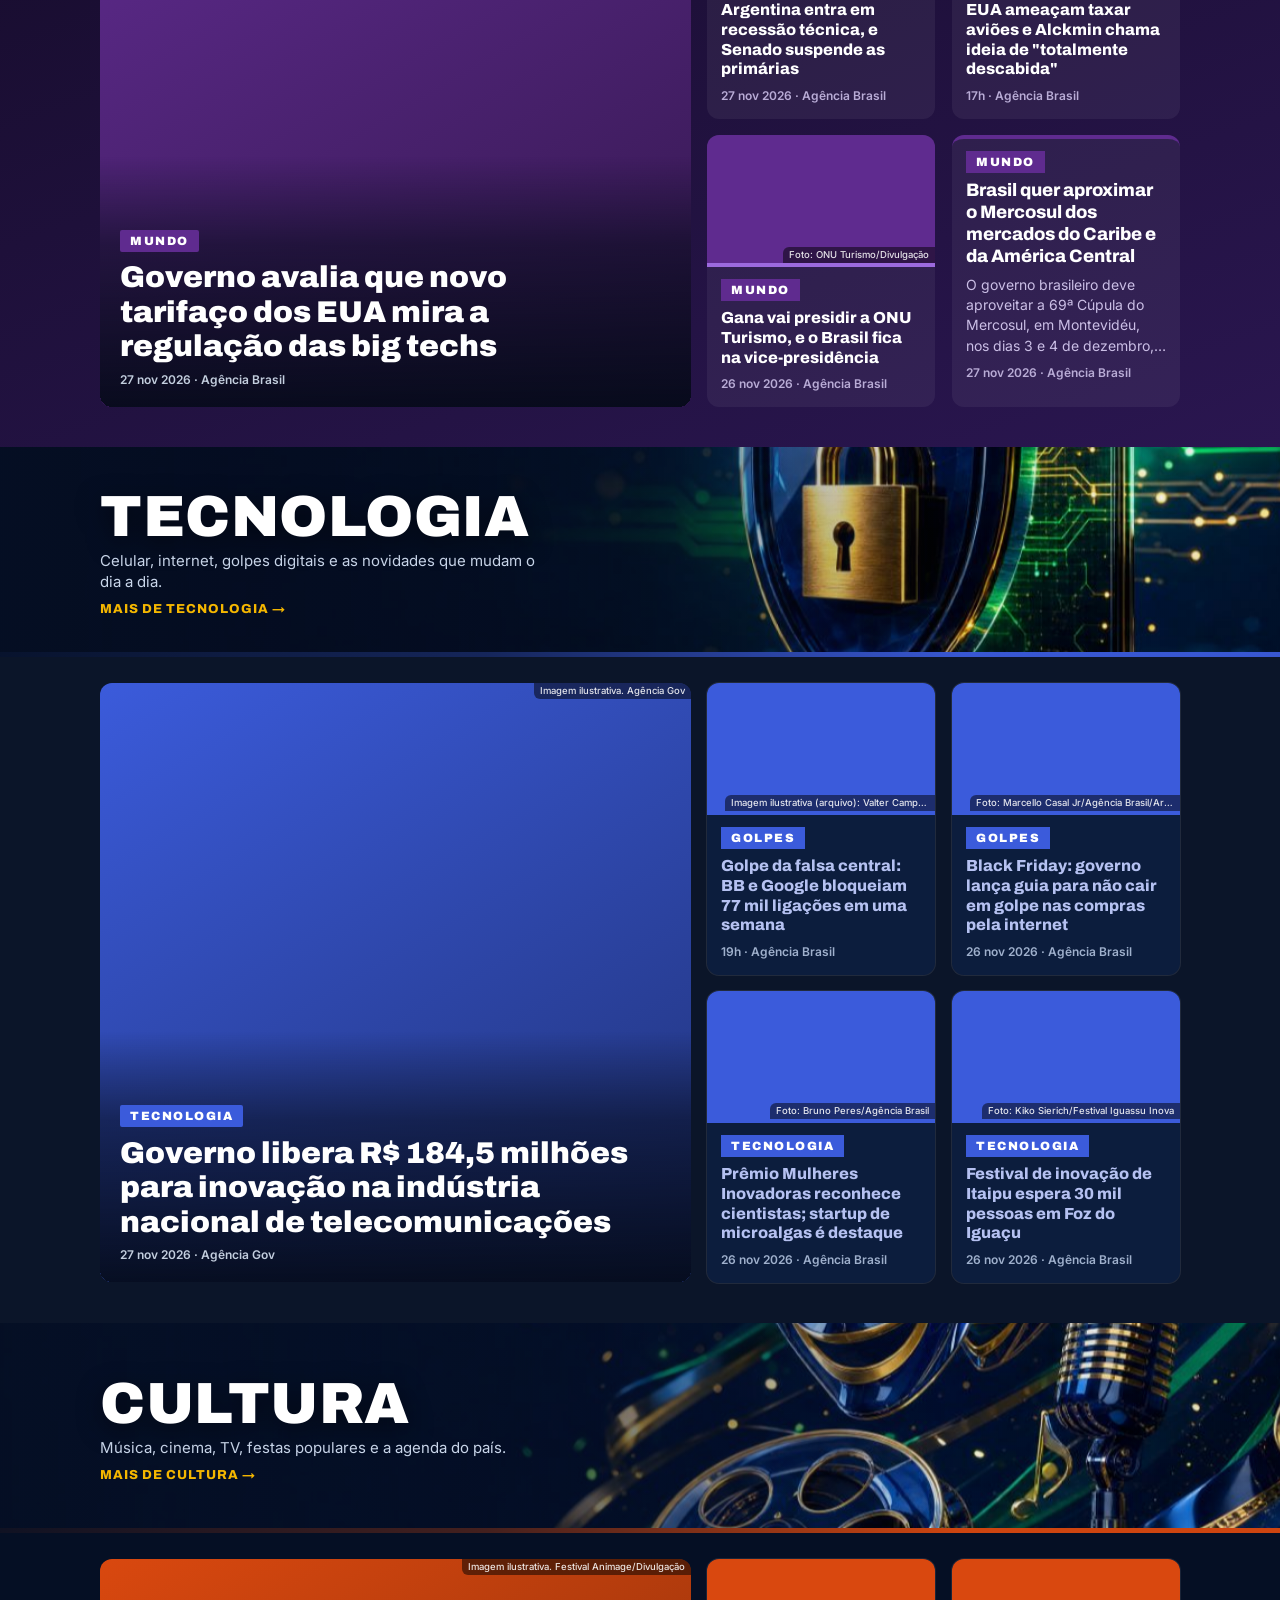
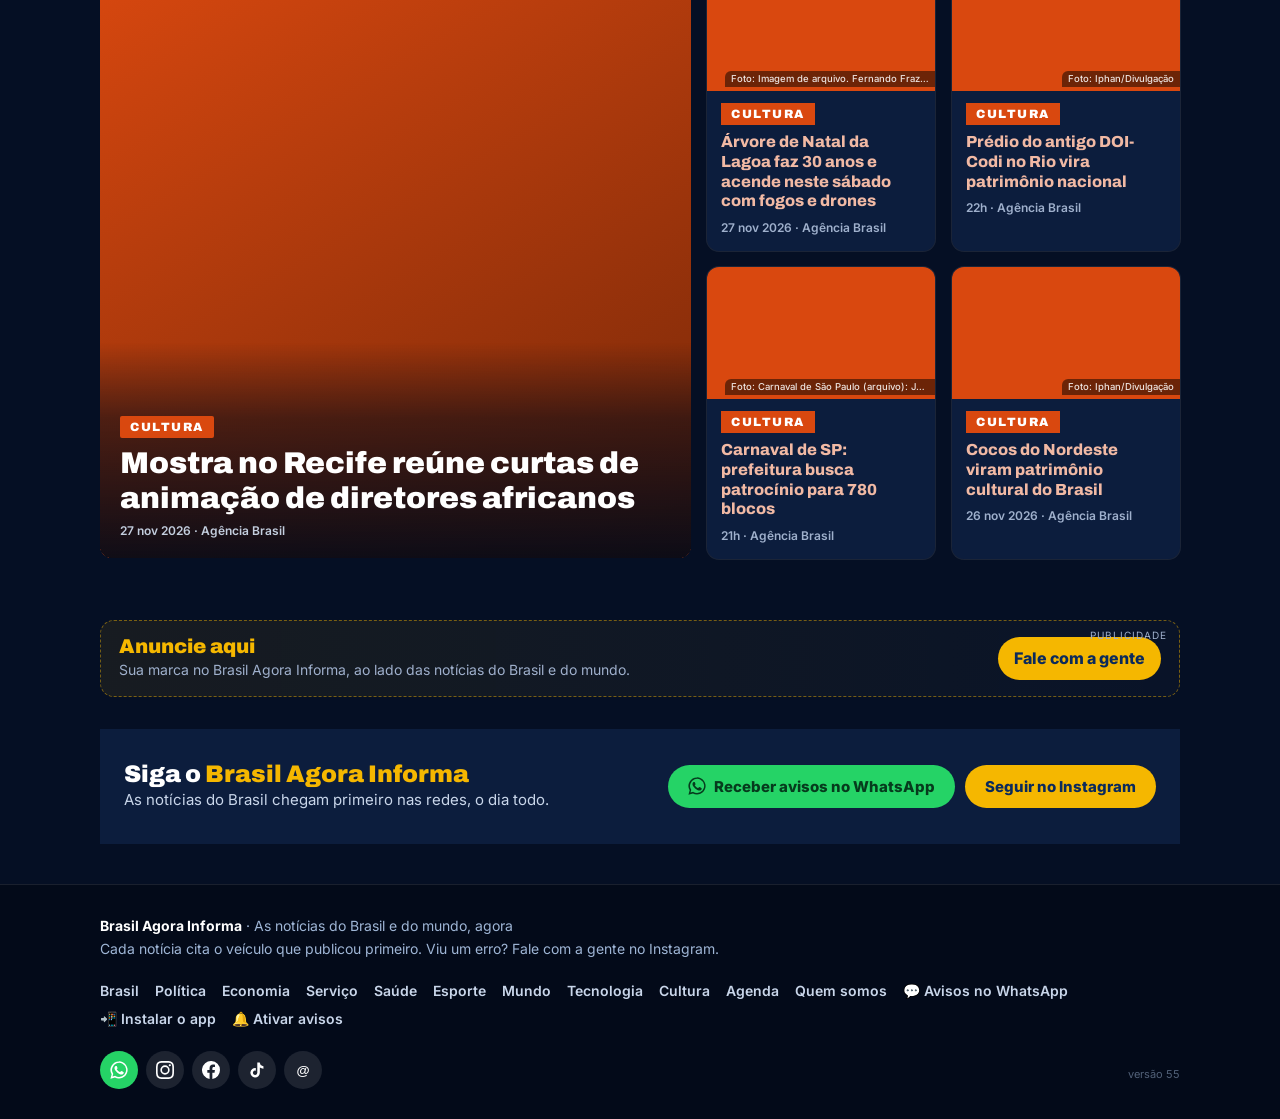
==== commit 56b137e5: "Rodada das 12h de 28/11: Cássio no Cruzeiro, tarifas dos EUA, integração de gás e energia (v55) Co-A" ====
--- a/index.html
+++ b/index.html
@@ -1,9 +1,9 @@
 <!doctype html><html lang="pt-BR"><head><meta charset="utf-8"><meta name="viewport" content="width=device-width,initial-scale=1"><meta name="theme-color" content="#0B2A5B">
 <link rel="preconnect" href="https://fonts.googleapis.com"><link href="https://fonts.googleapis.com/css2?family=Archivo:wght@700;800;900&family=Inter:wght@400;600;700;800&display=swap" rel="stylesheet">
-<link rel="icon" href="icones/favicon-32.png" sizes="32x32"><link rel="manifest" href="manifest.webmanifest"><link rel="apple-touch-icon" href="icones/apple-touch-icon.png"><meta name="apple-mobile-web-app-capable" content="yes"><meta name="mobile-web-app-capable" content="yes"><meta name="apple-mobile-web-app-title" content="Brasil Agora Informa"><meta name="apple-mobile-web-app-status-bar-style" content="black"><link rel="stylesheet" href="assets/style.css?v=54">
+<link rel="icon" href="icones/favicon-32.png" sizes="32x32"><link rel="manifest" href="manifest.webmanifest"><link rel="apple-touch-icon" href="icones/apple-touch-icon.png"><meta name="apple-mobile-web-app-capable" content="yes"><meta name="mobile-web-app-capable" content="yes"><meta name="apple-mobile-web-app-title" content="Brasil Agora Informa"><meta name="apple-mobile-web-app-status-bar-style" content="black"><link rel="stylesheet" href="assets/style.css?v=55">
 <title>Brasil Agora Informa | Notícias do Brasil e do mundo</title>
 <meta name="description" content="O que acontece no Brasil e no mundo agora: política, economia, serviço, saúde, esporte e mundo. Notícia confirmada, sempre com a fonte.">
 <meta property="og:title" content="Brasil Agora Informa"><meta property="og:description" content="As notícias do Brasil e do mundo, agora, com fonte."><meta property="og:image" content="capa-facebook.jpg">
 </head><body data-pagina="capa"><div id="topo"></div>
 <main class="wrap"><a href="sorteio" style="display:flex;align-items:center;gap:14px;margin:14px 0 6px;padding:12px 16px;border-radius:14px;background:linear-gradient(90deg,#0B2A5B,#173f7e);border:1px solid #F5B700;color:#fff;text-decoration:none;font-weight:700"><span style="font-size:28px">🎄</span><span style="flex:1">Sorteio de Natal: vamos sortear 3 TVs de 32 polegadas, para 3 ganhadores. <span style="color:#F5B700">Veja o regulamento →</span></span></a><div id="conteudo"><p class="vazio">Carregando notícias…</p></div></main>
-<div id="rodape"></div><script src="assets/app.js?v=54"></script></body></html>
+<div id="rodape"></div><script src="assets/app.js?v=55"></script></body></html>
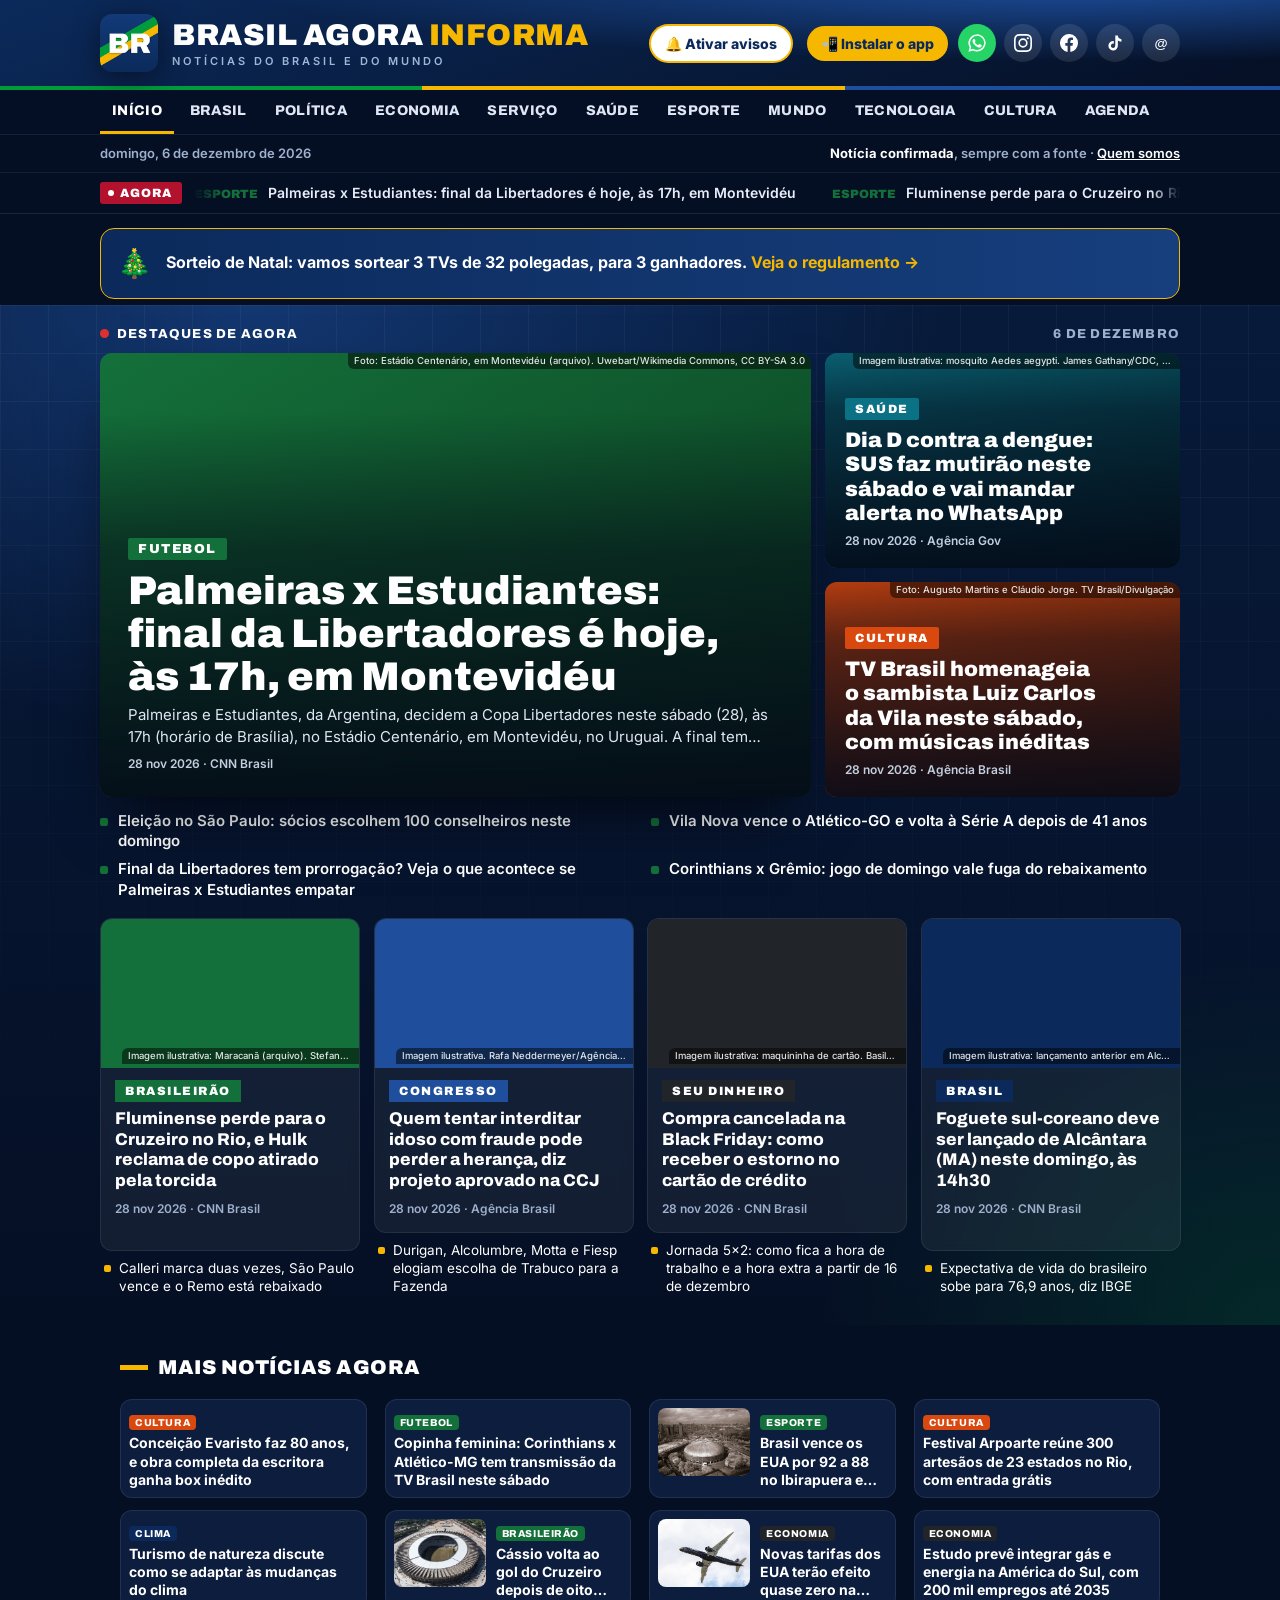
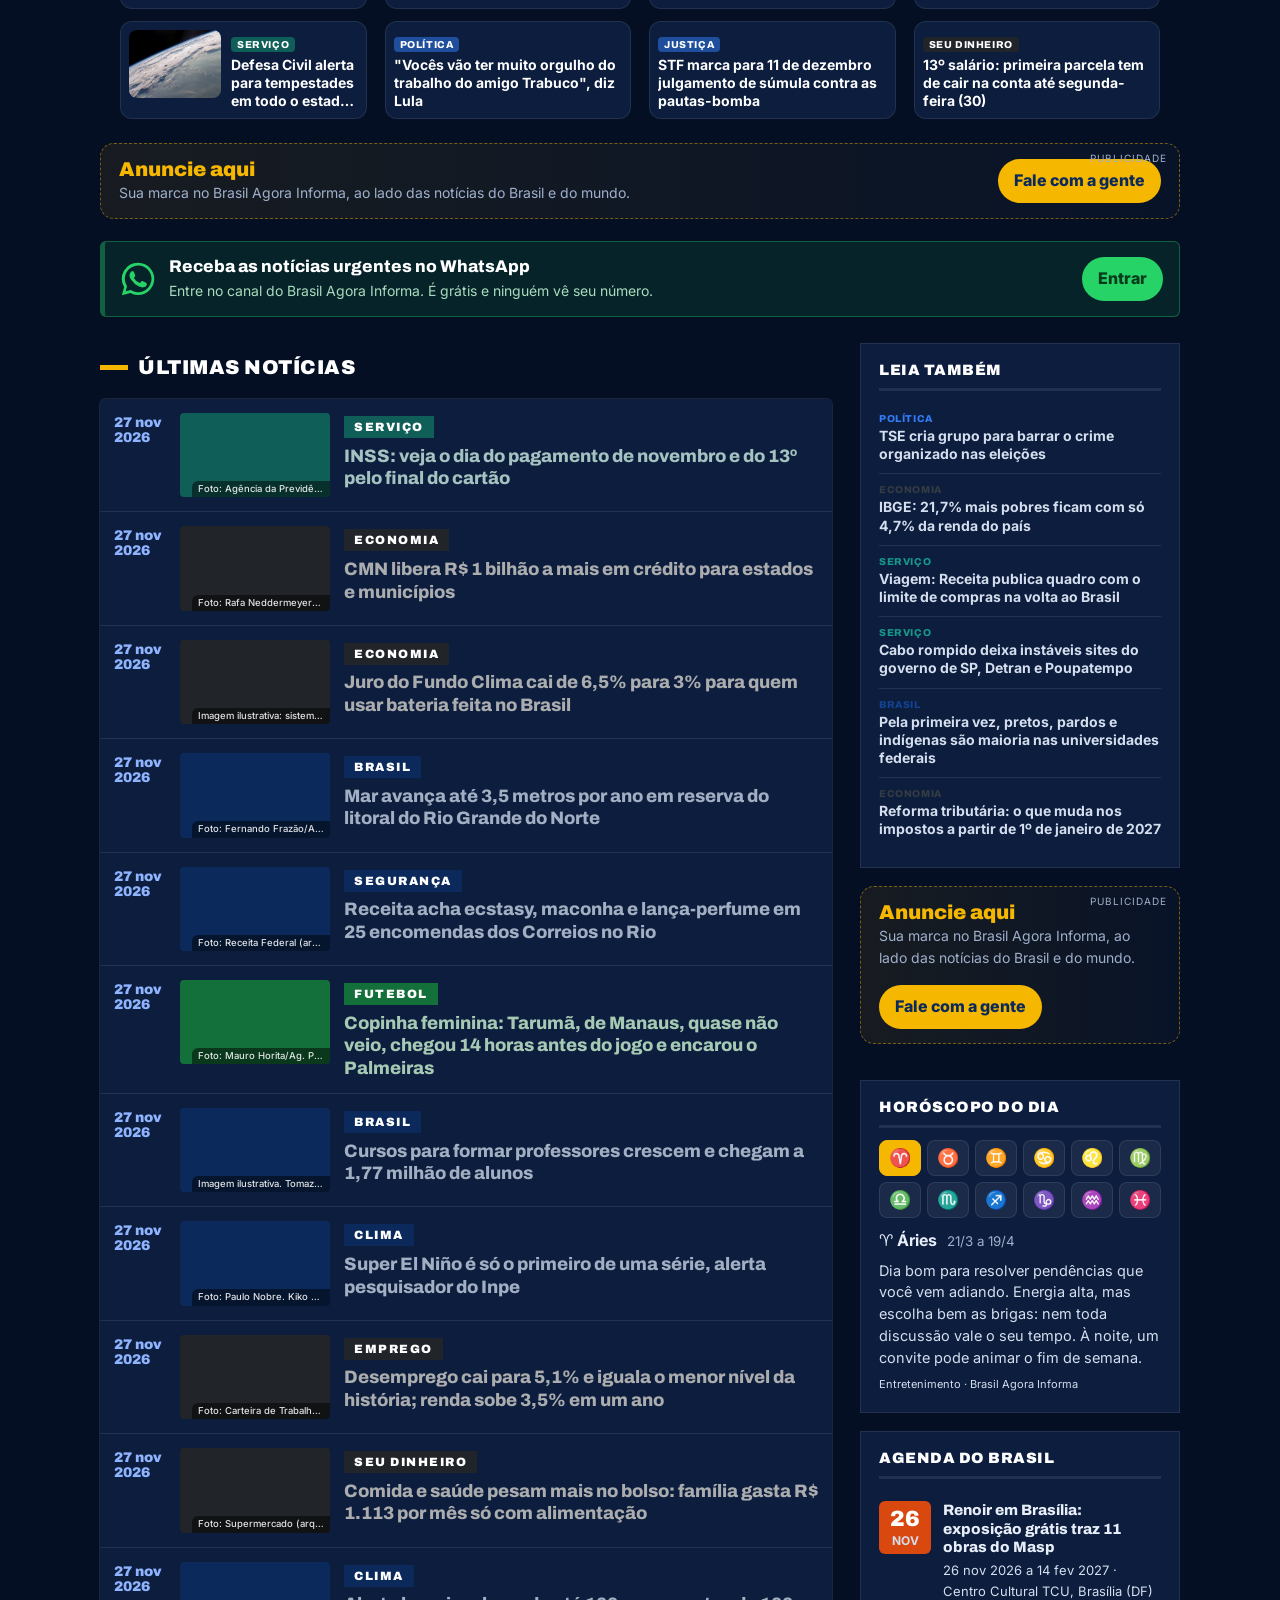
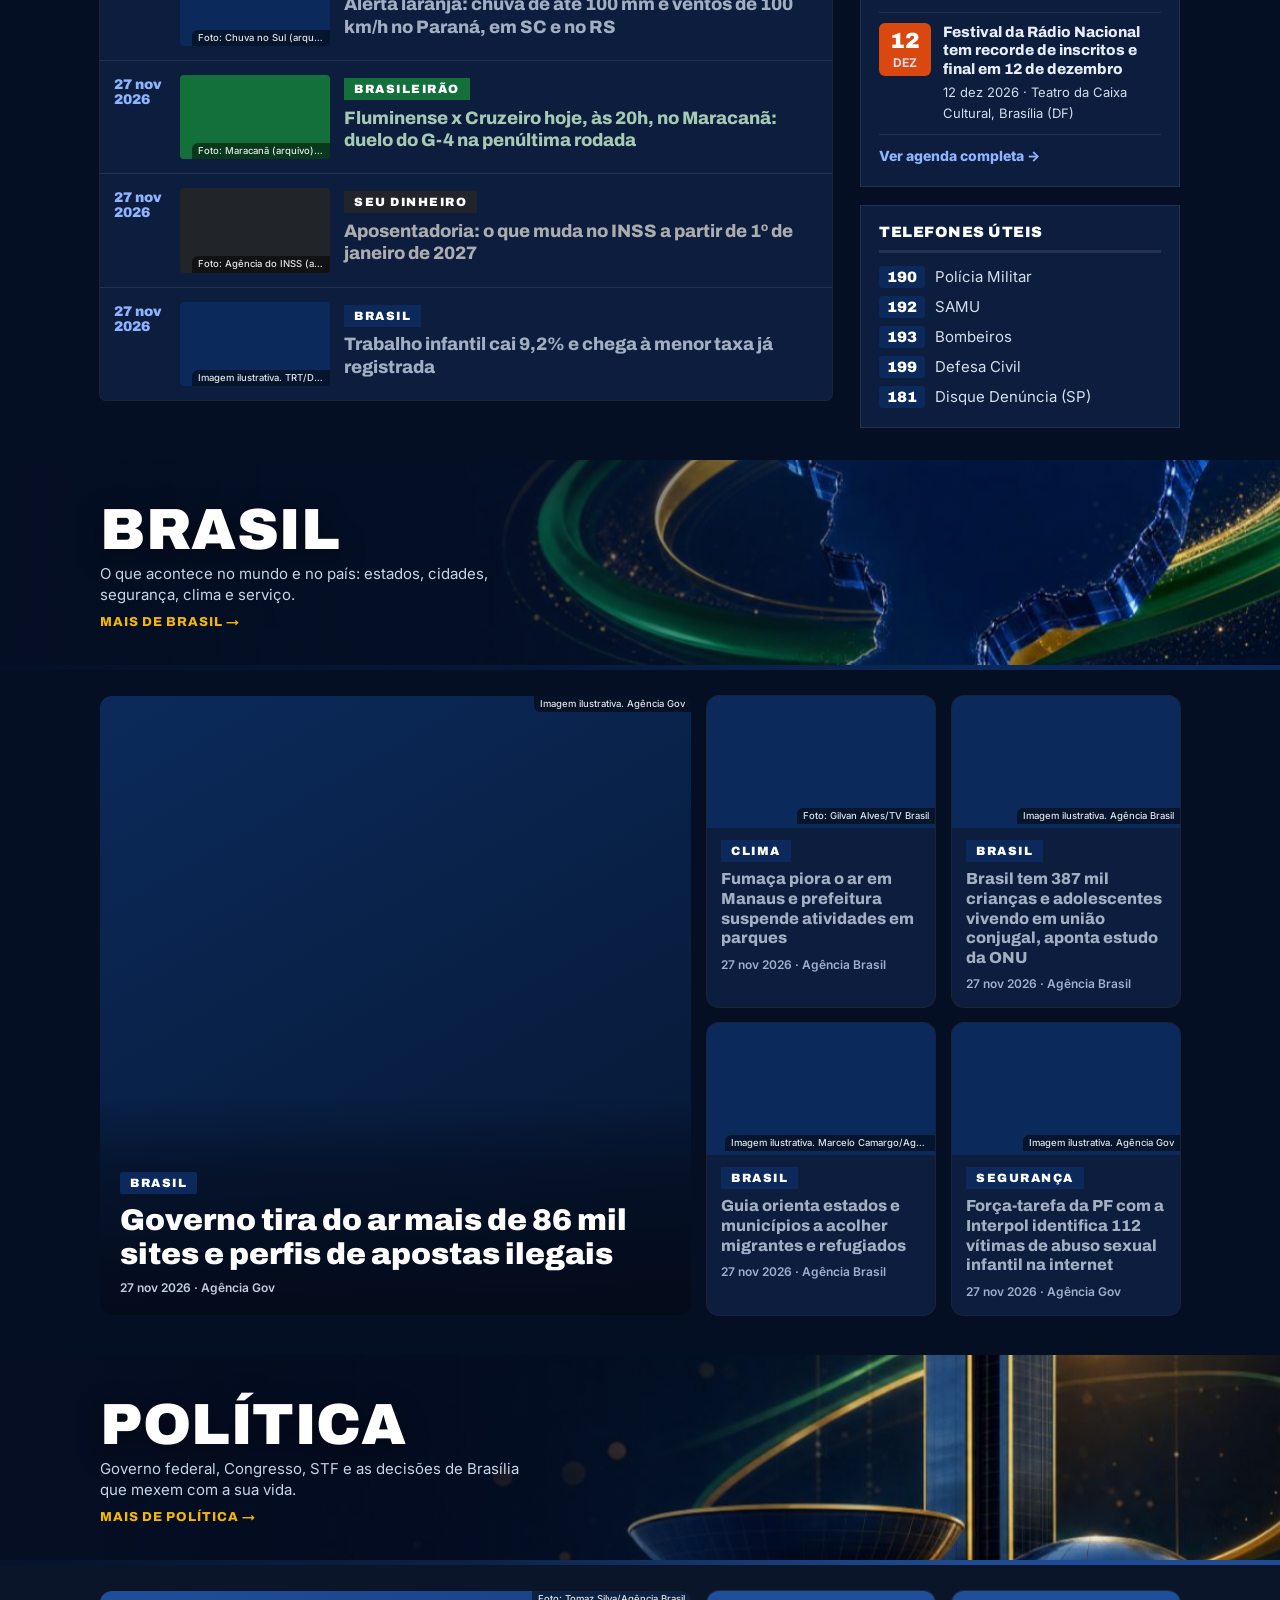
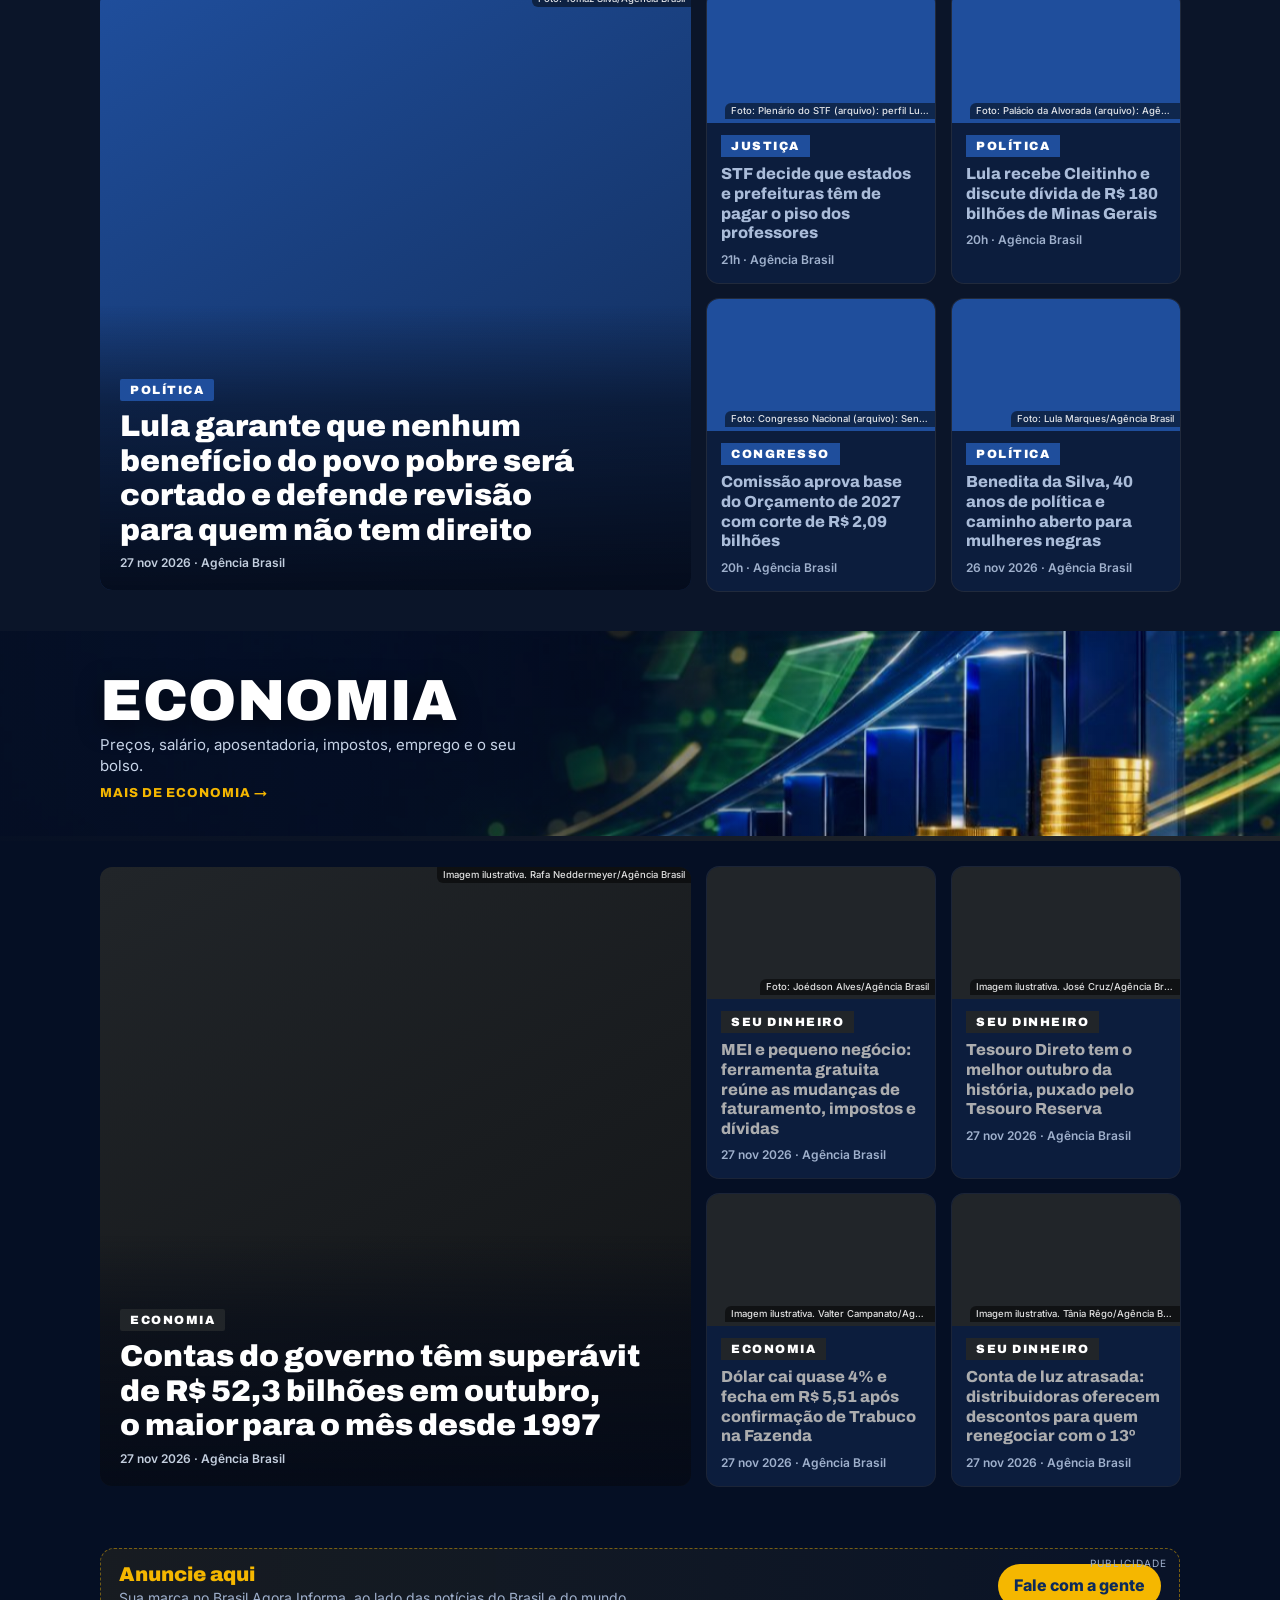
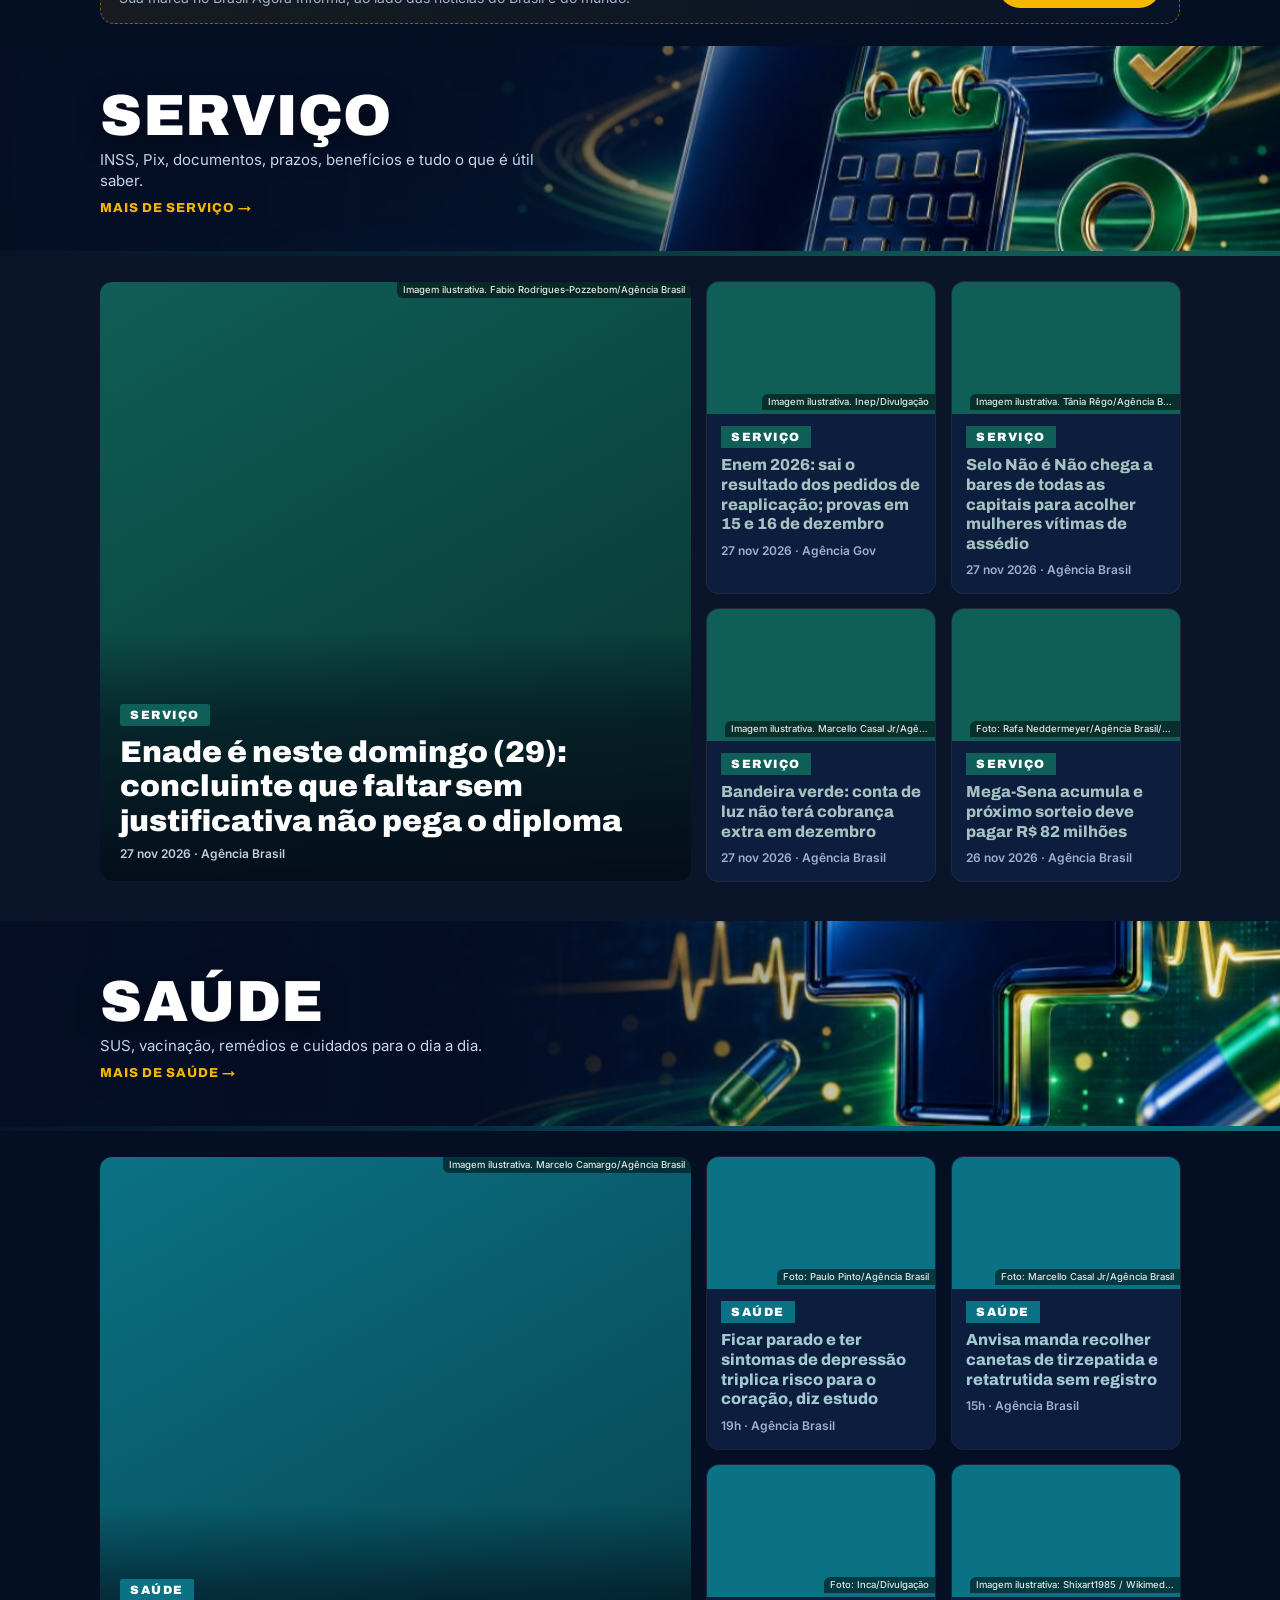
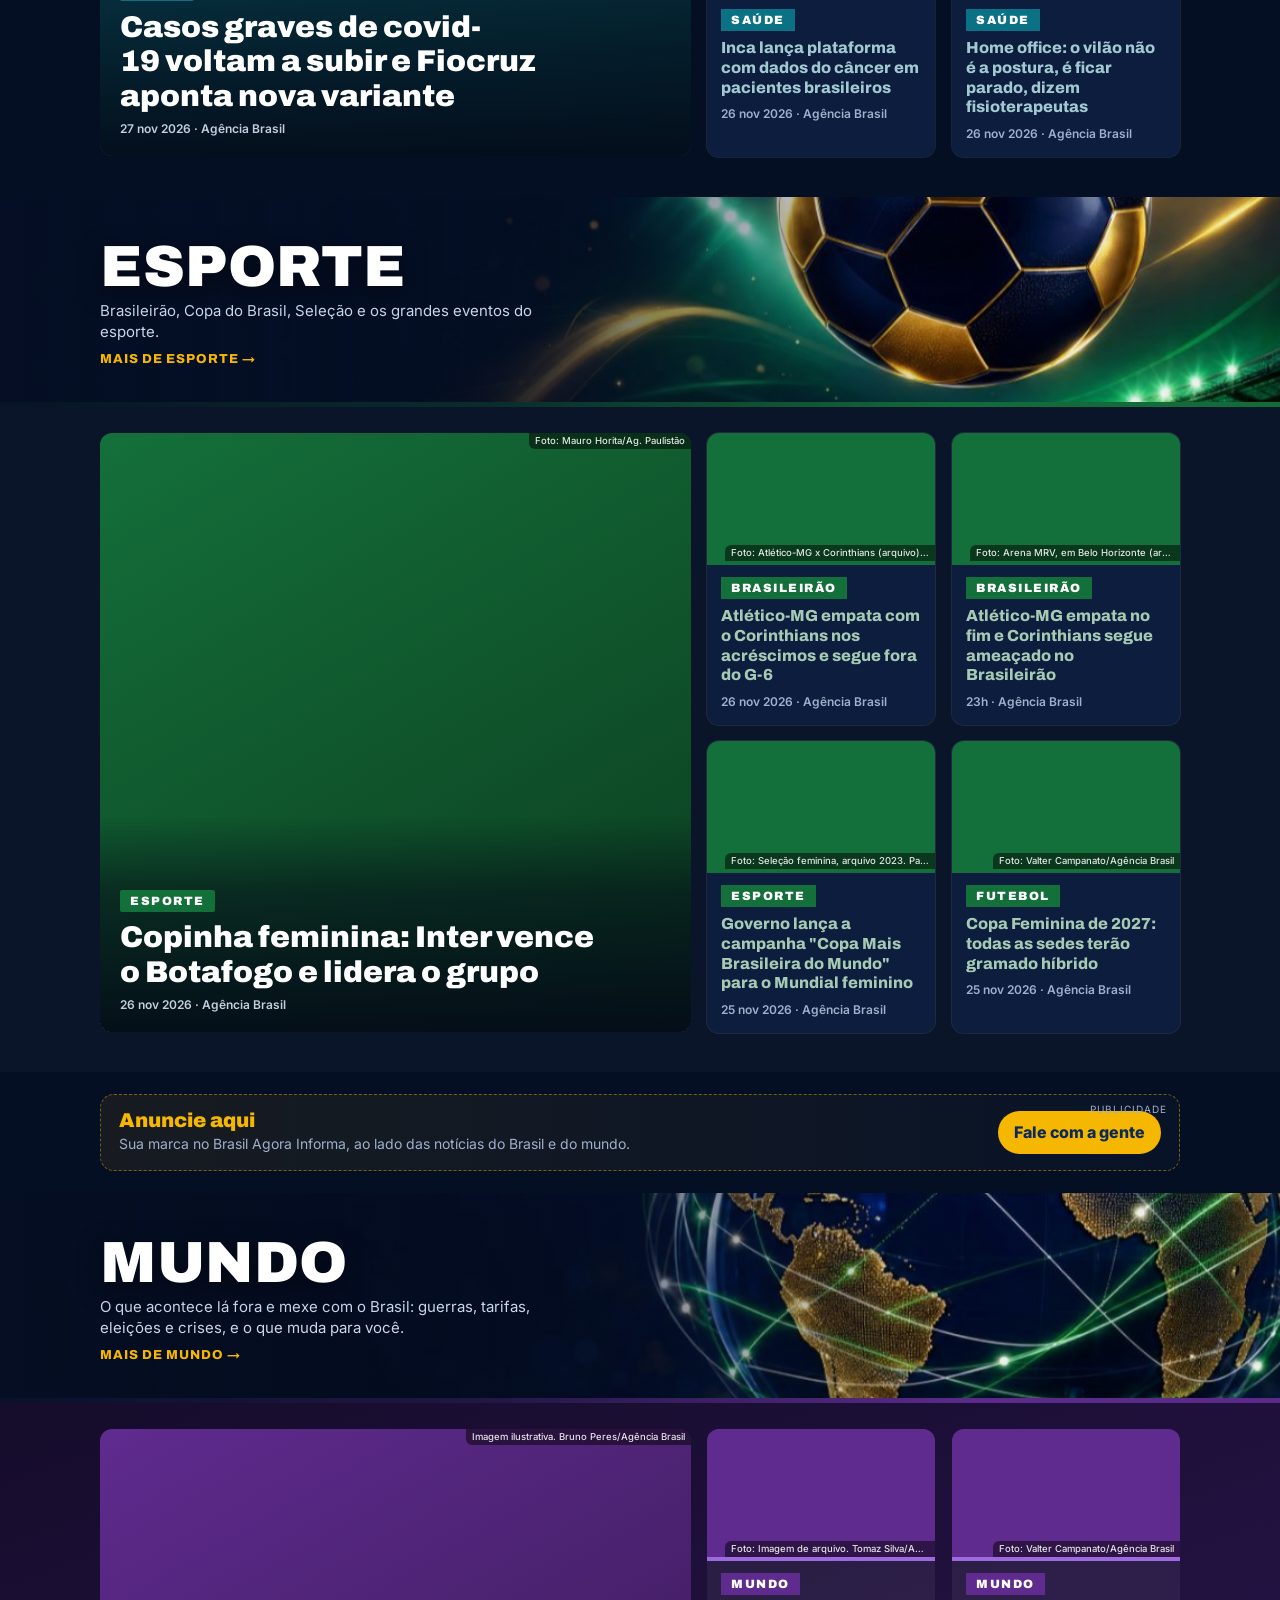
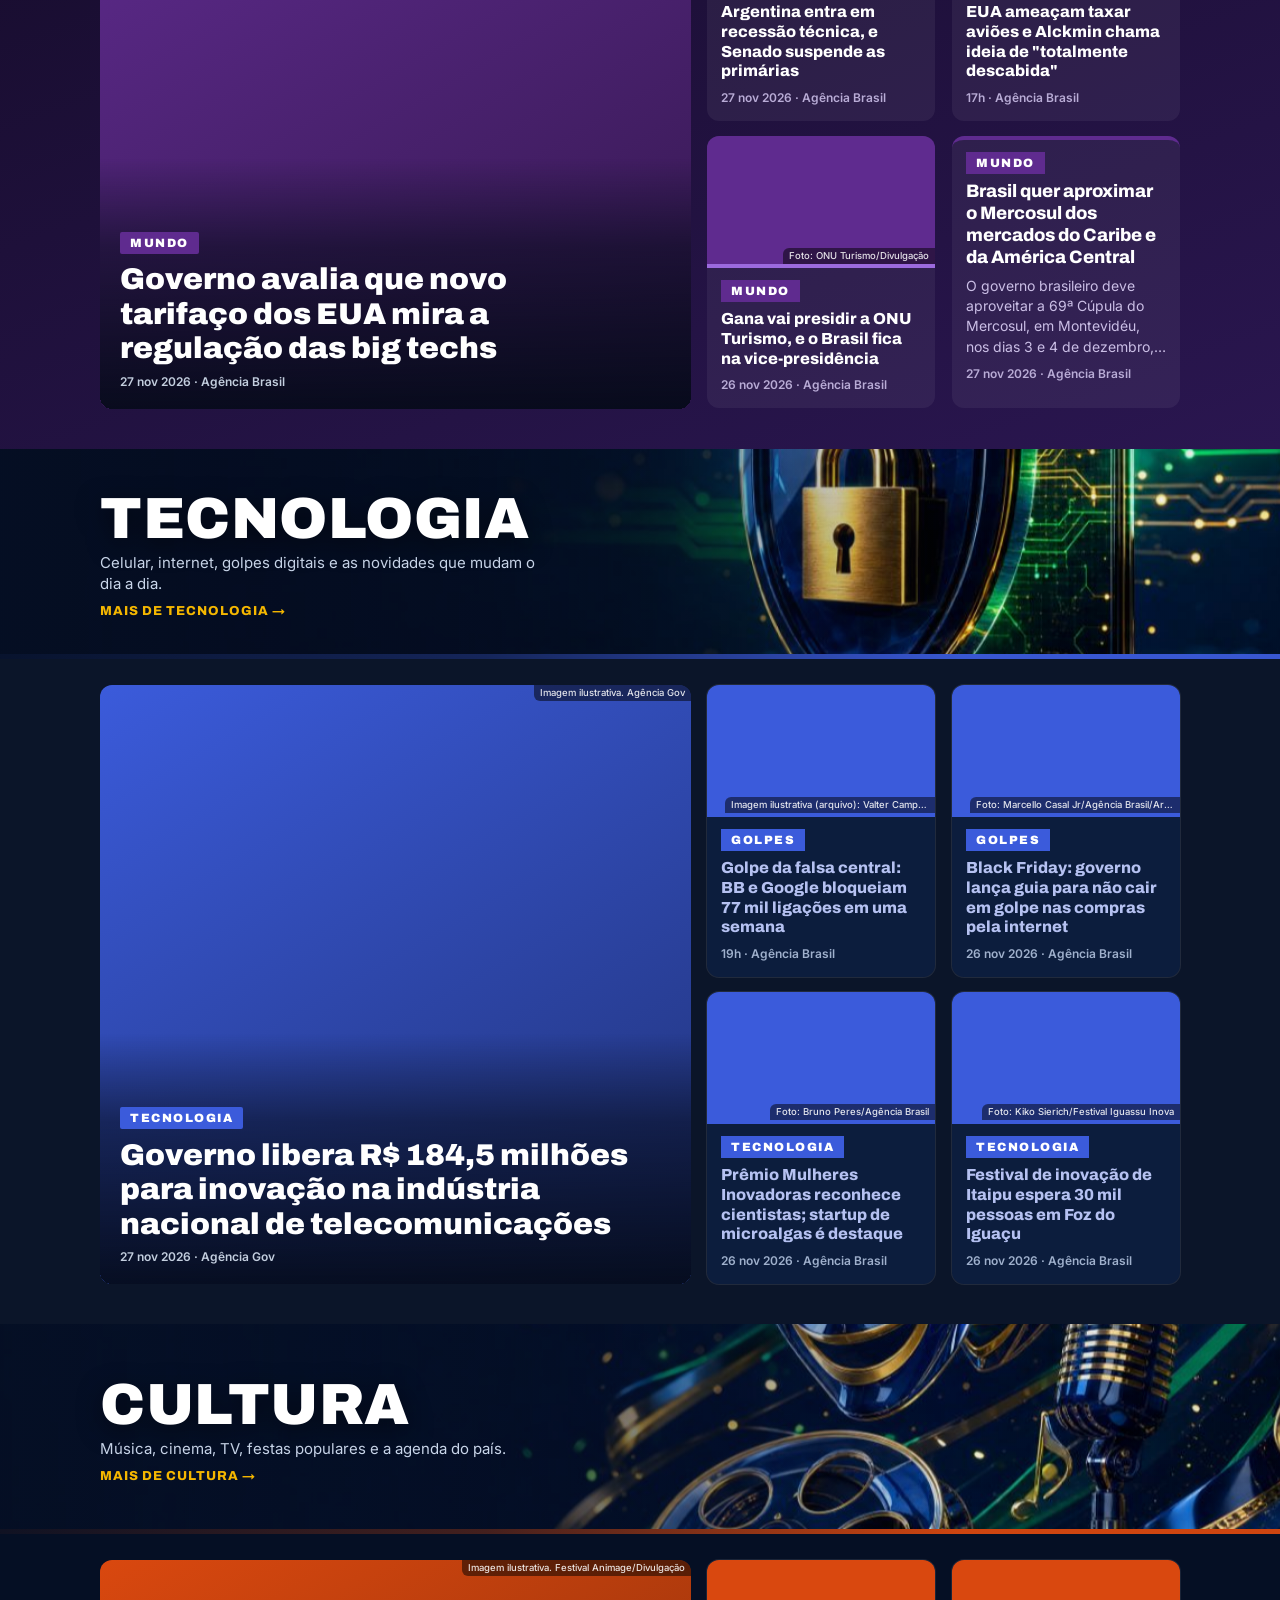
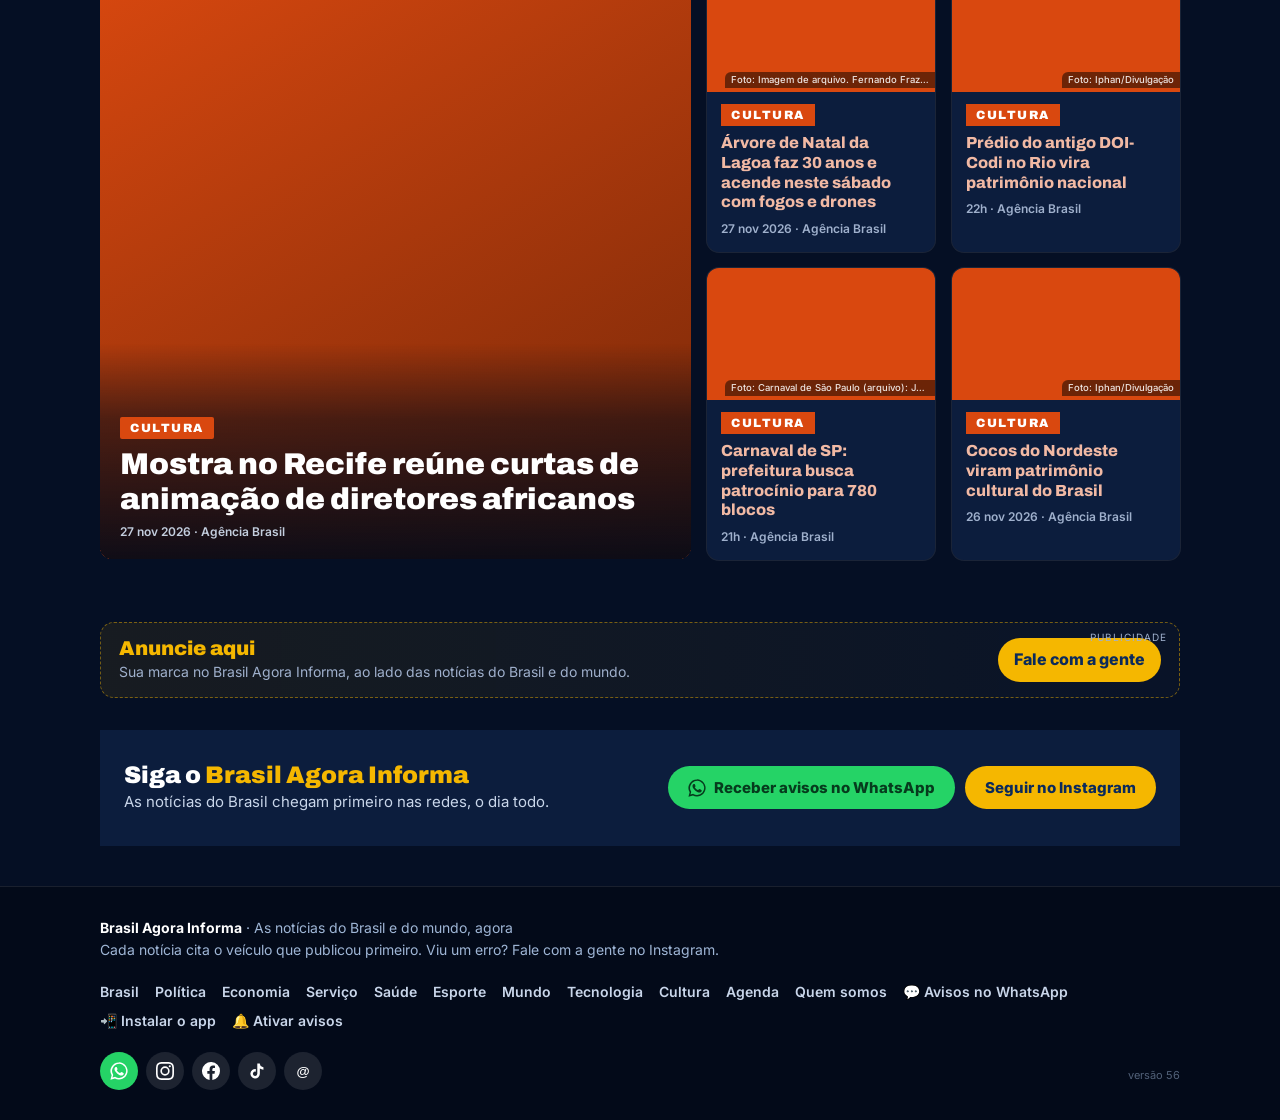
==== commit 77931bd9: "Rodada das 13h de 28/11: tempestades em SP, Lula sobre Trabuco, STF e pautas-bomba (v56) Co-Authored" ====
--- a/index.html
+++ b/index.html
@@ -1,9 +1,9 @@
 <!doctype html><html lang="pt-BR"><head><meta charset="utf-8"><meta name="viewport" content="width=device-width,initial-scale=1"><meta name="theme-color" content="#0B2A5B">
 <link rel="preconnect" href="https://fonts.googleapis.com"><link href="https://fonts.googleapis.com/css2?family=Archivo:wght@700;800;900&family=Inter:wght@400;600;700;800&display=swap" rel="stylesheet">
-<link rel="icon" href="icones/favicon-32.png" sizes="32x32"><link rel="manifest" href="manifest.webmanifest"><link rel="apple-touch-icon" href="icones/apple-touch-icon.png"><meta name="apple-mobile-web-app-capable" content="yes"><meta name="mobile-web-app-capable" content="yes"><meta name="apple-mobile-web-app-title" content="Brasil Agora Informa"><meta name="apple-mobile-web-app-status-bar-style" content="black"><link rel="stylesheet" href="assets/style.css?v=55">
+<link rel="icon" href="icones/favicon-32.png" sizes="32x32"><link rel="manifest" href="manifest.webmanifest"><link rel="apple-touch-icon" href="icones/apple-touch-icon.png"><meta name="apple-mobile-web-app-capable" content="yes"><meta name="mobile-web-app-capable" content="yes"><meta name="apple-mobile-web-app-title" content="Brasil Agora Informa"><meta name="apple-mobile-web-app-status-bar-style" content="black"><link rel="stylesheet" href="assets/style.css?v=56">
 <title>Brasil Agora Informa | Notícias do Brasil e do mundo</title>
 <meta name="description" content="O que acontece no Brasil e no mundo agora: política, economia, serviço, saúde, esporte e mundo. Notícia confirmada, sempre com a fonte.">
 <meta property="og:title" content="Brasil Agora Informa"><meta property="og:description" content="As notícias do Brasil e do mundo, agora, com fonte."><meta property="og:image" content="capa-facebook.jpg">
 </head><body data-pagina="capa"><div id="topo"></div>
 <main class="wrap"><a href="sorteio" style="display:flex;align-items:center;gap:14px;margin:14px 0 6px;padding:12px 16px;border-radius:14px;background:linear-gradient(90deg,#0B2A5B,#173f7e);border:1px solid #F5B700;color:#fff;text-decoration:none;font-weight:700"><span style="font-size:28px">🎄</span><span style="flex:1">Sorteio de Natal: vamos sortear 3 TVs de 32 polegadas, para 3 ganhadores. <span style="color:#F5B700">Veja o regulamento →</span></span></a><div id="conteudo"><p class="vazio">Carregando notícias…</p></div></main>
-<div id="rodape"></div><script src="assets/app.js?v=55"></script></body></html>
+<div id="rodape"></div><script src="assets/app.js?v=56"></script></body></html>
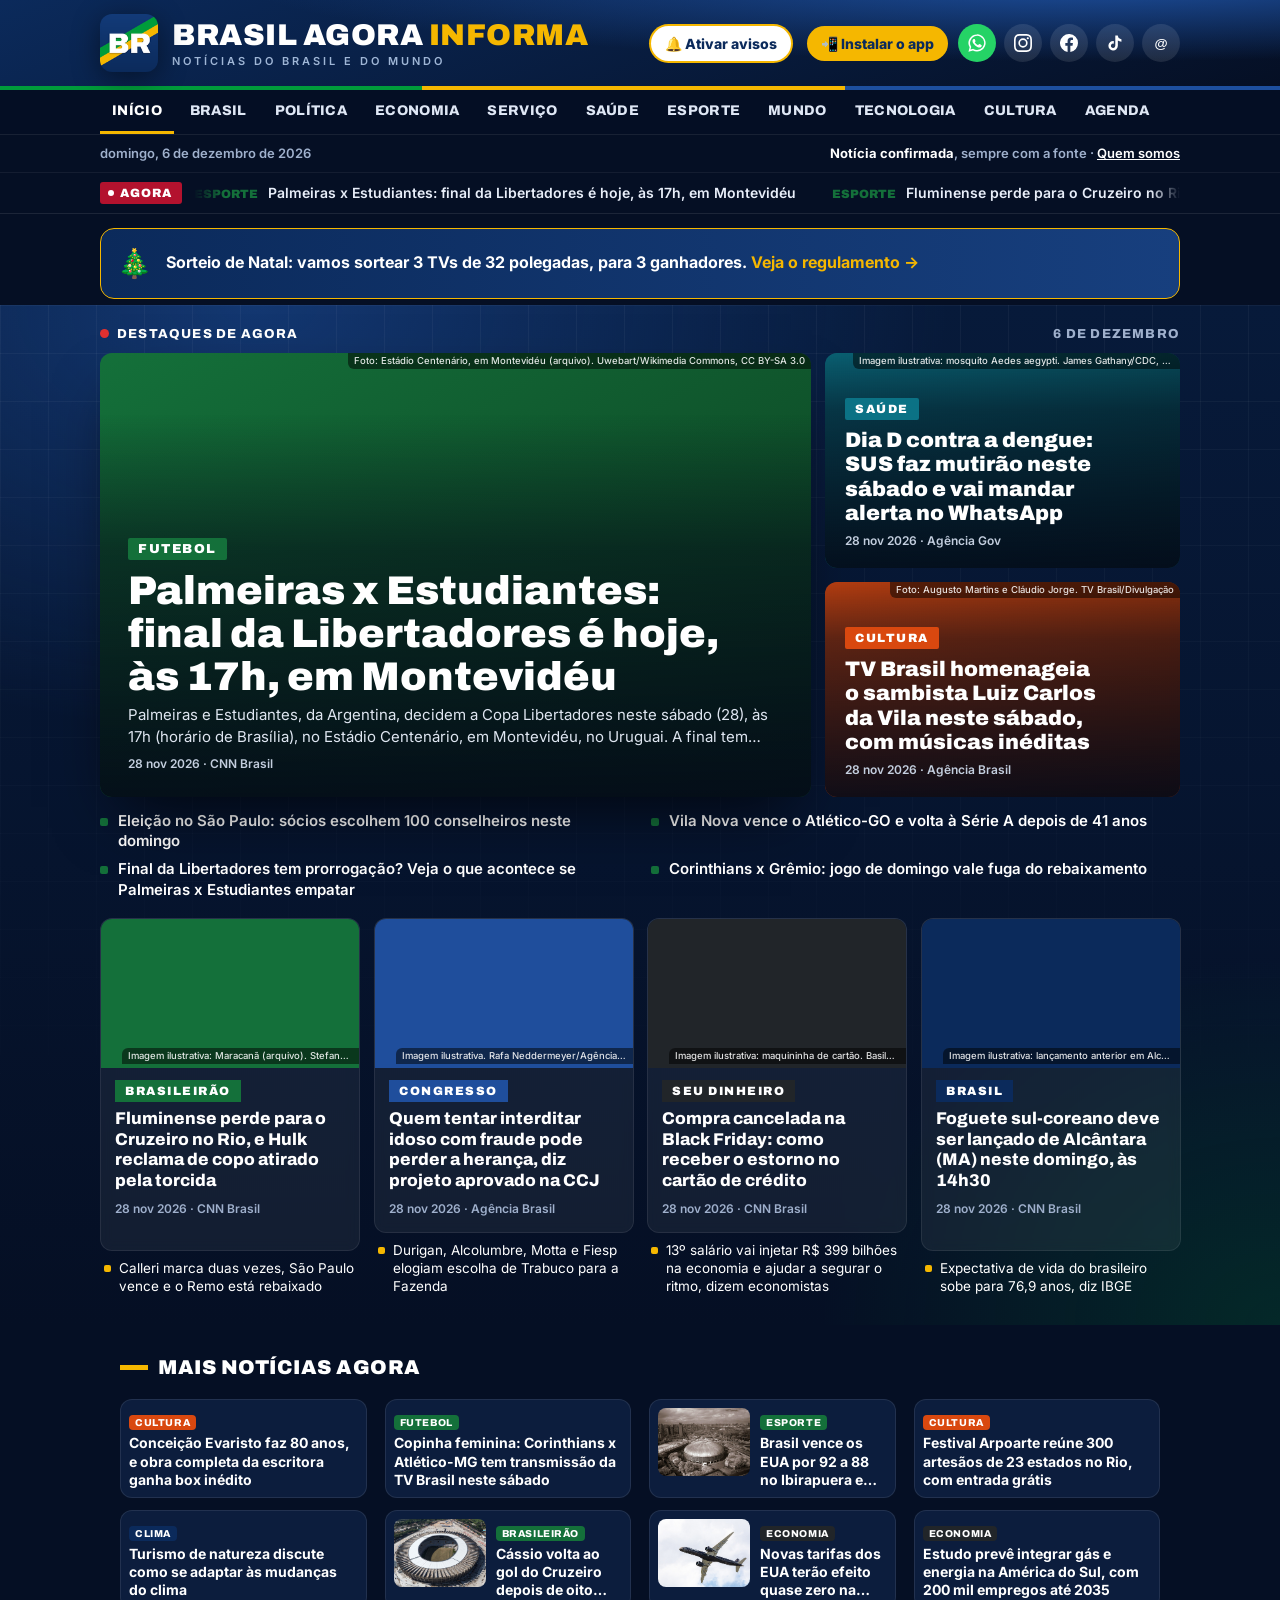
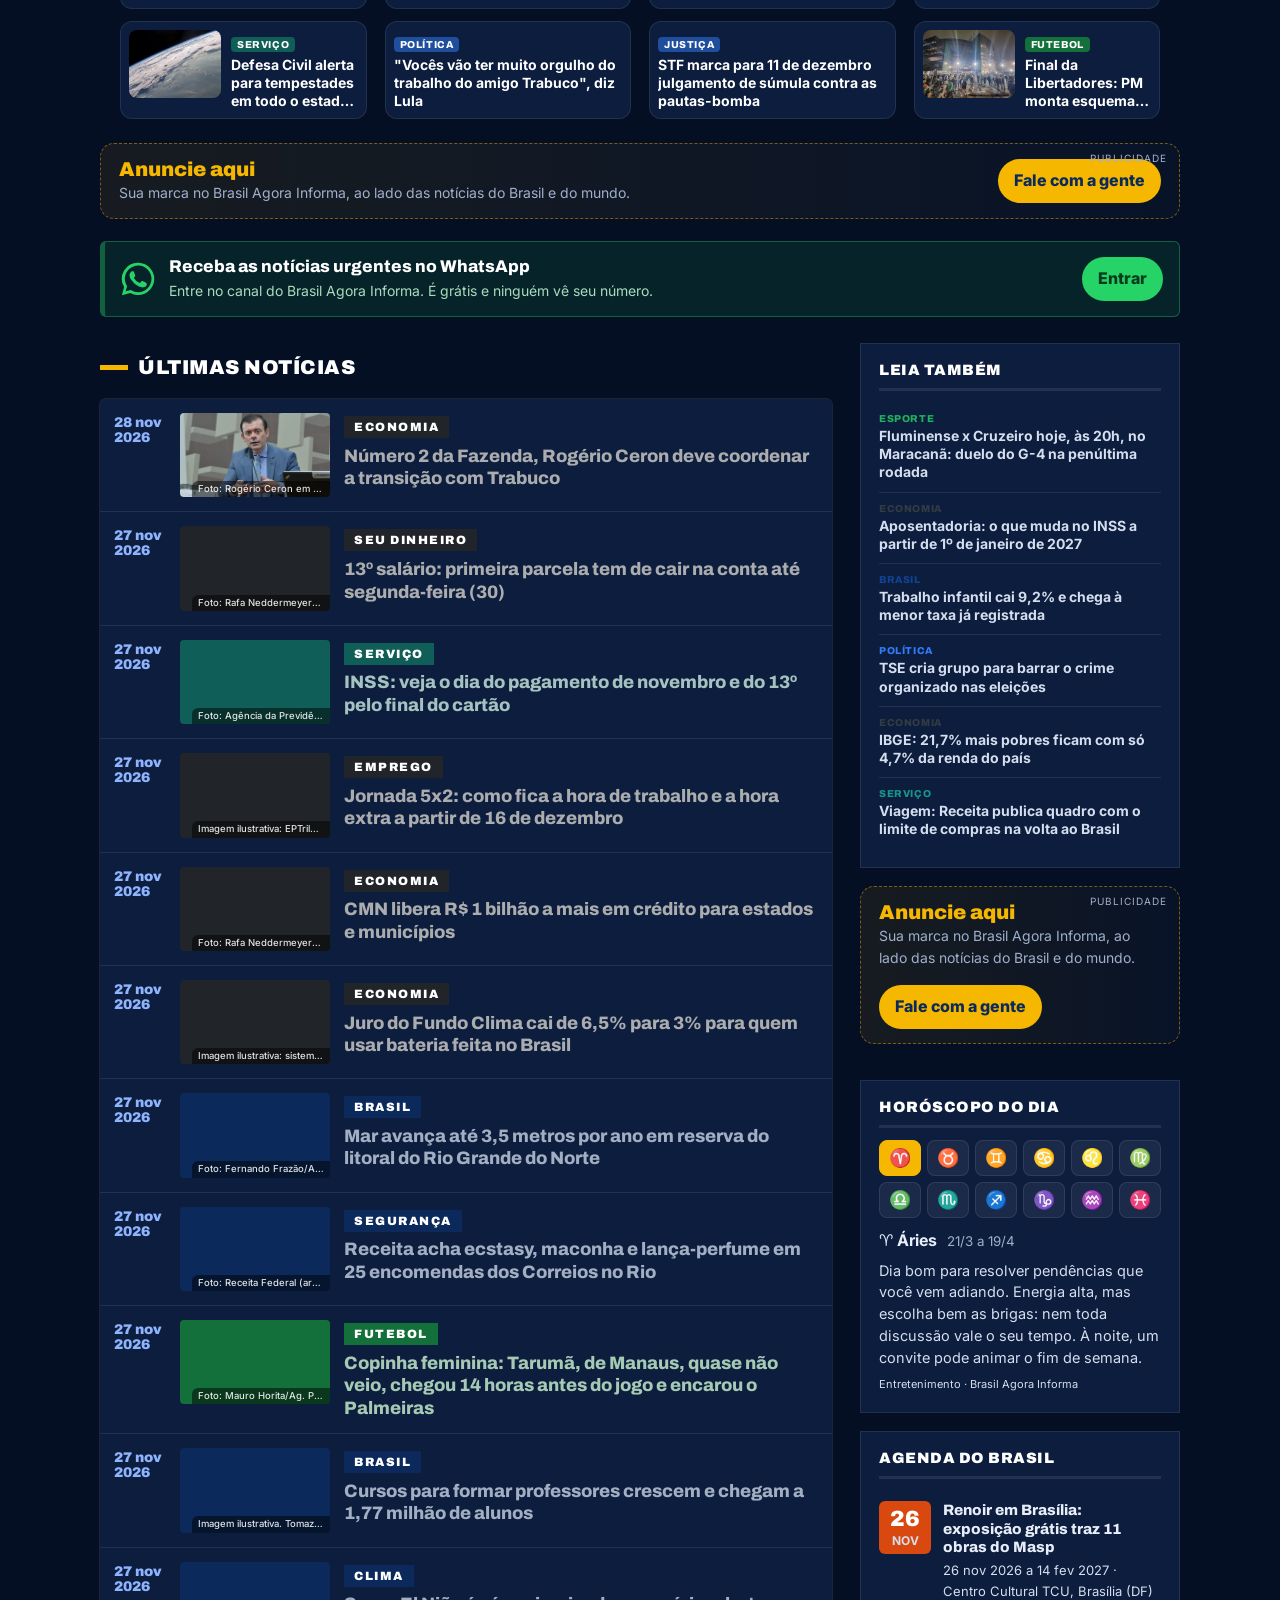
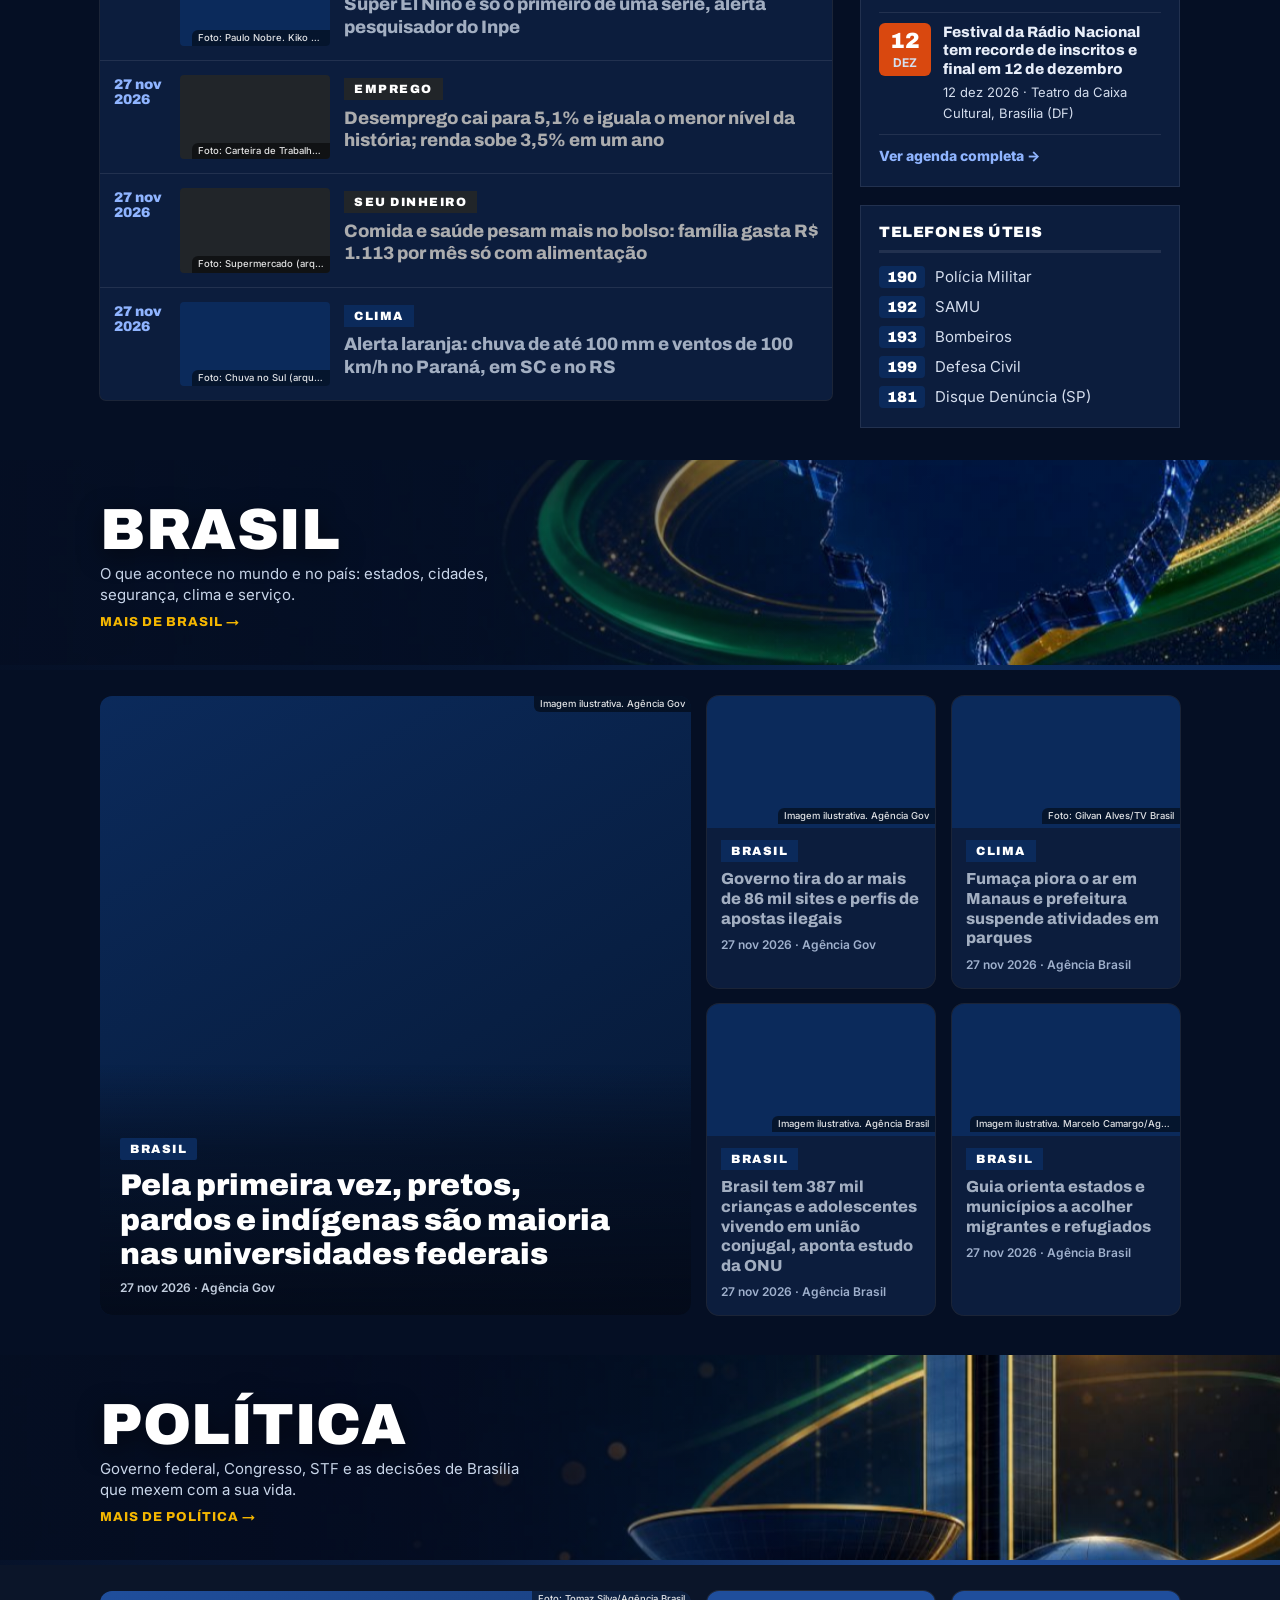
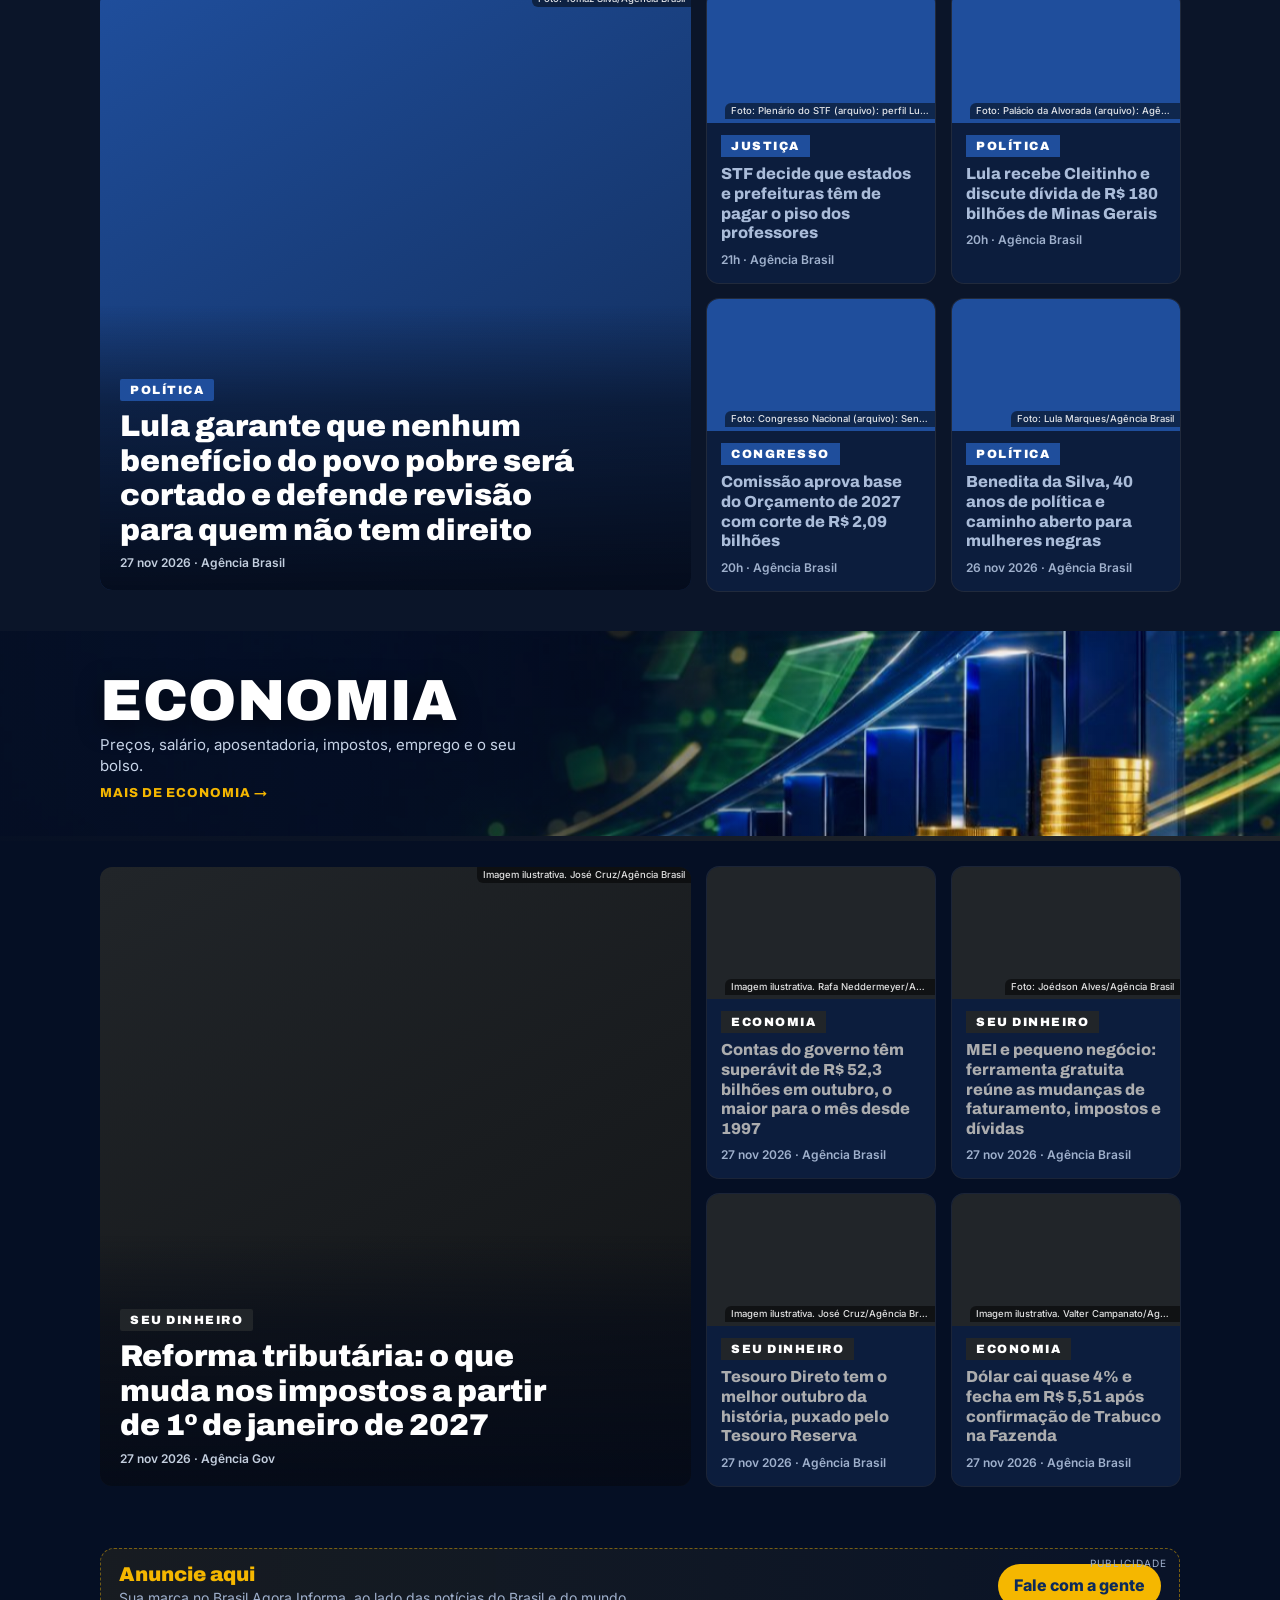
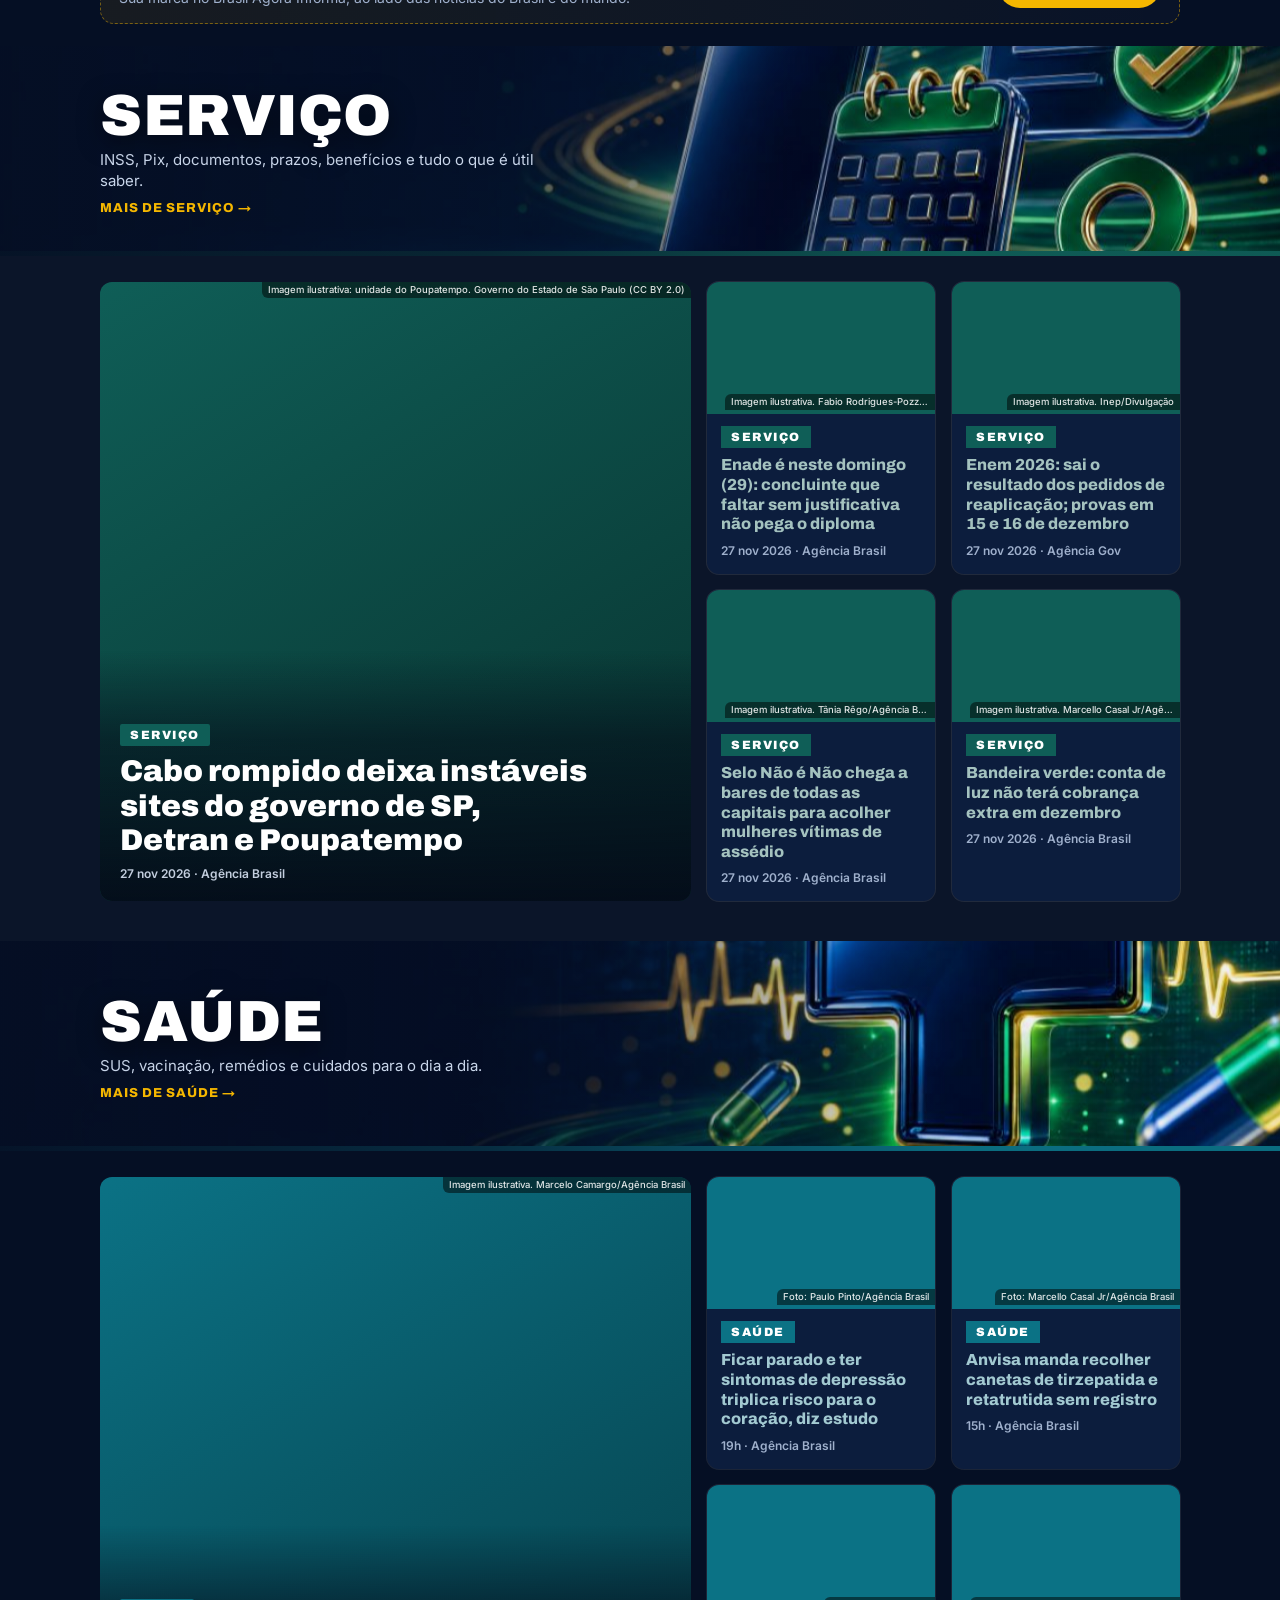
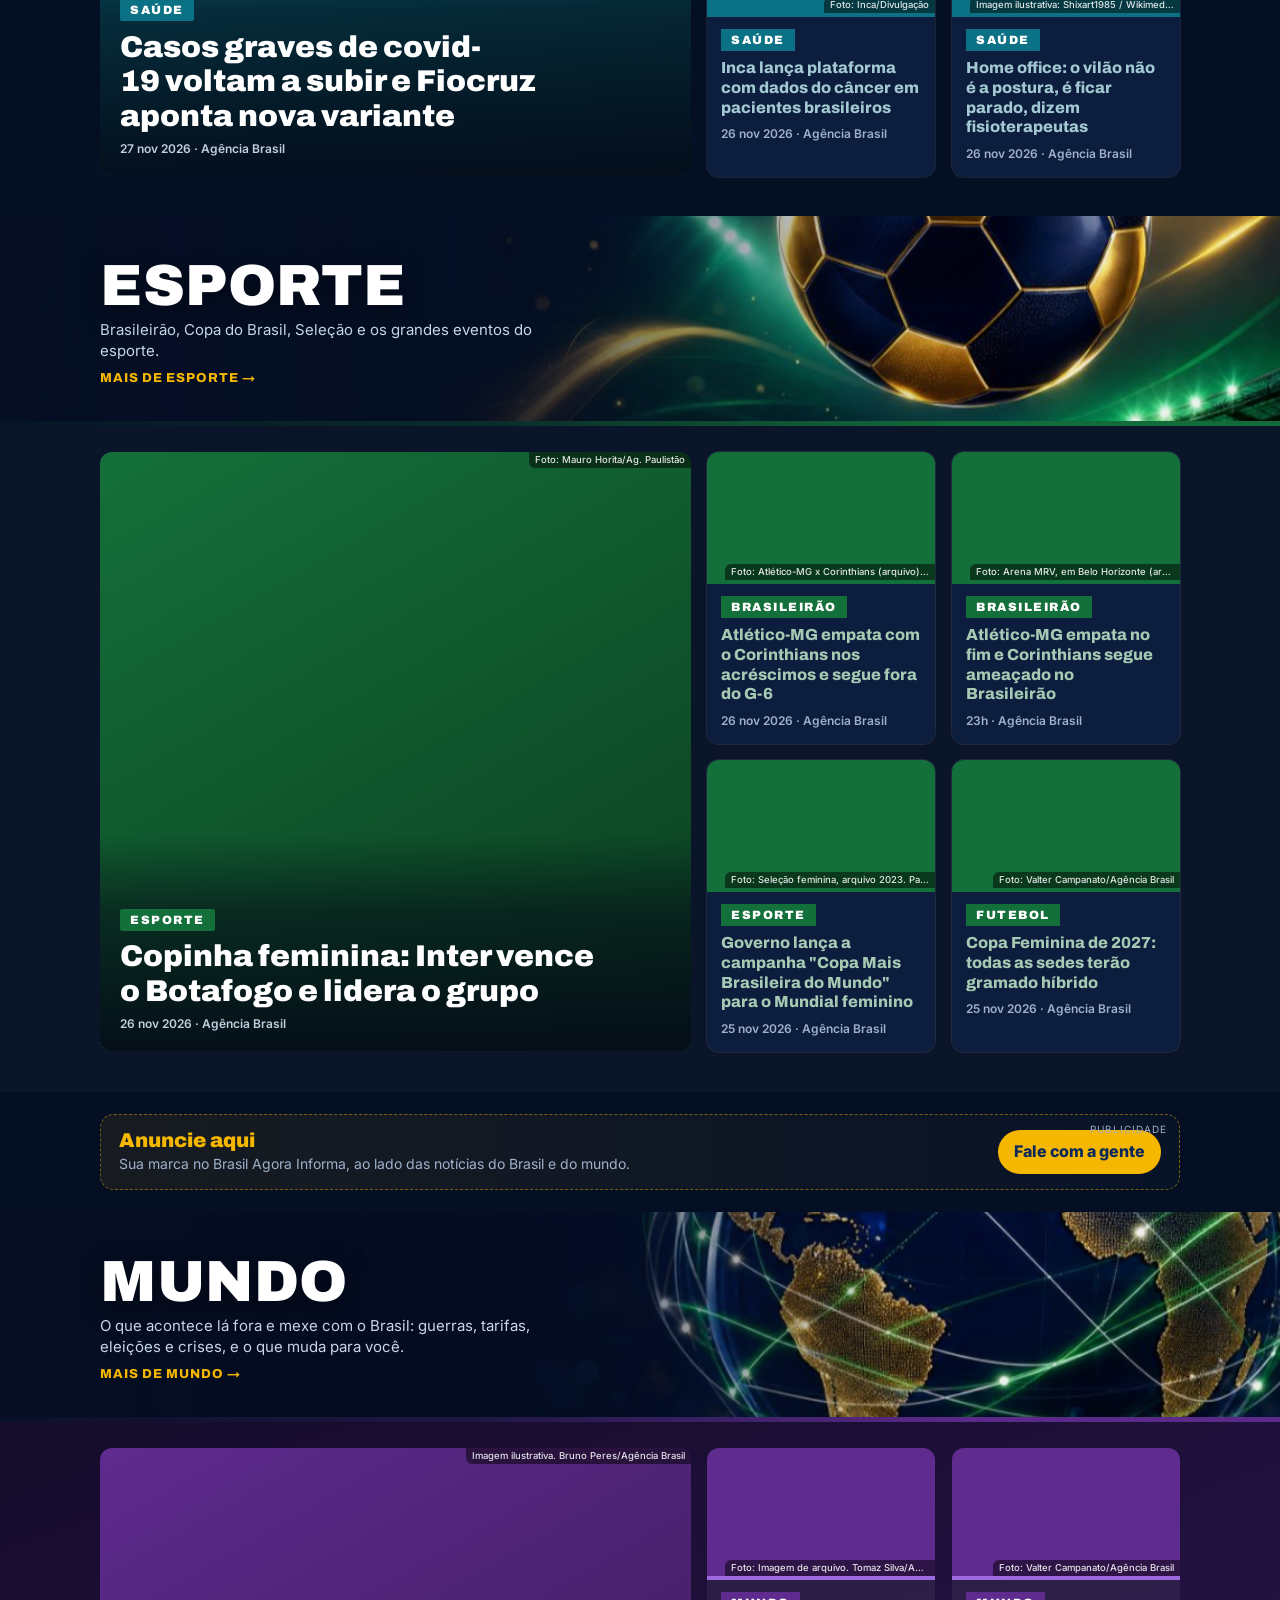
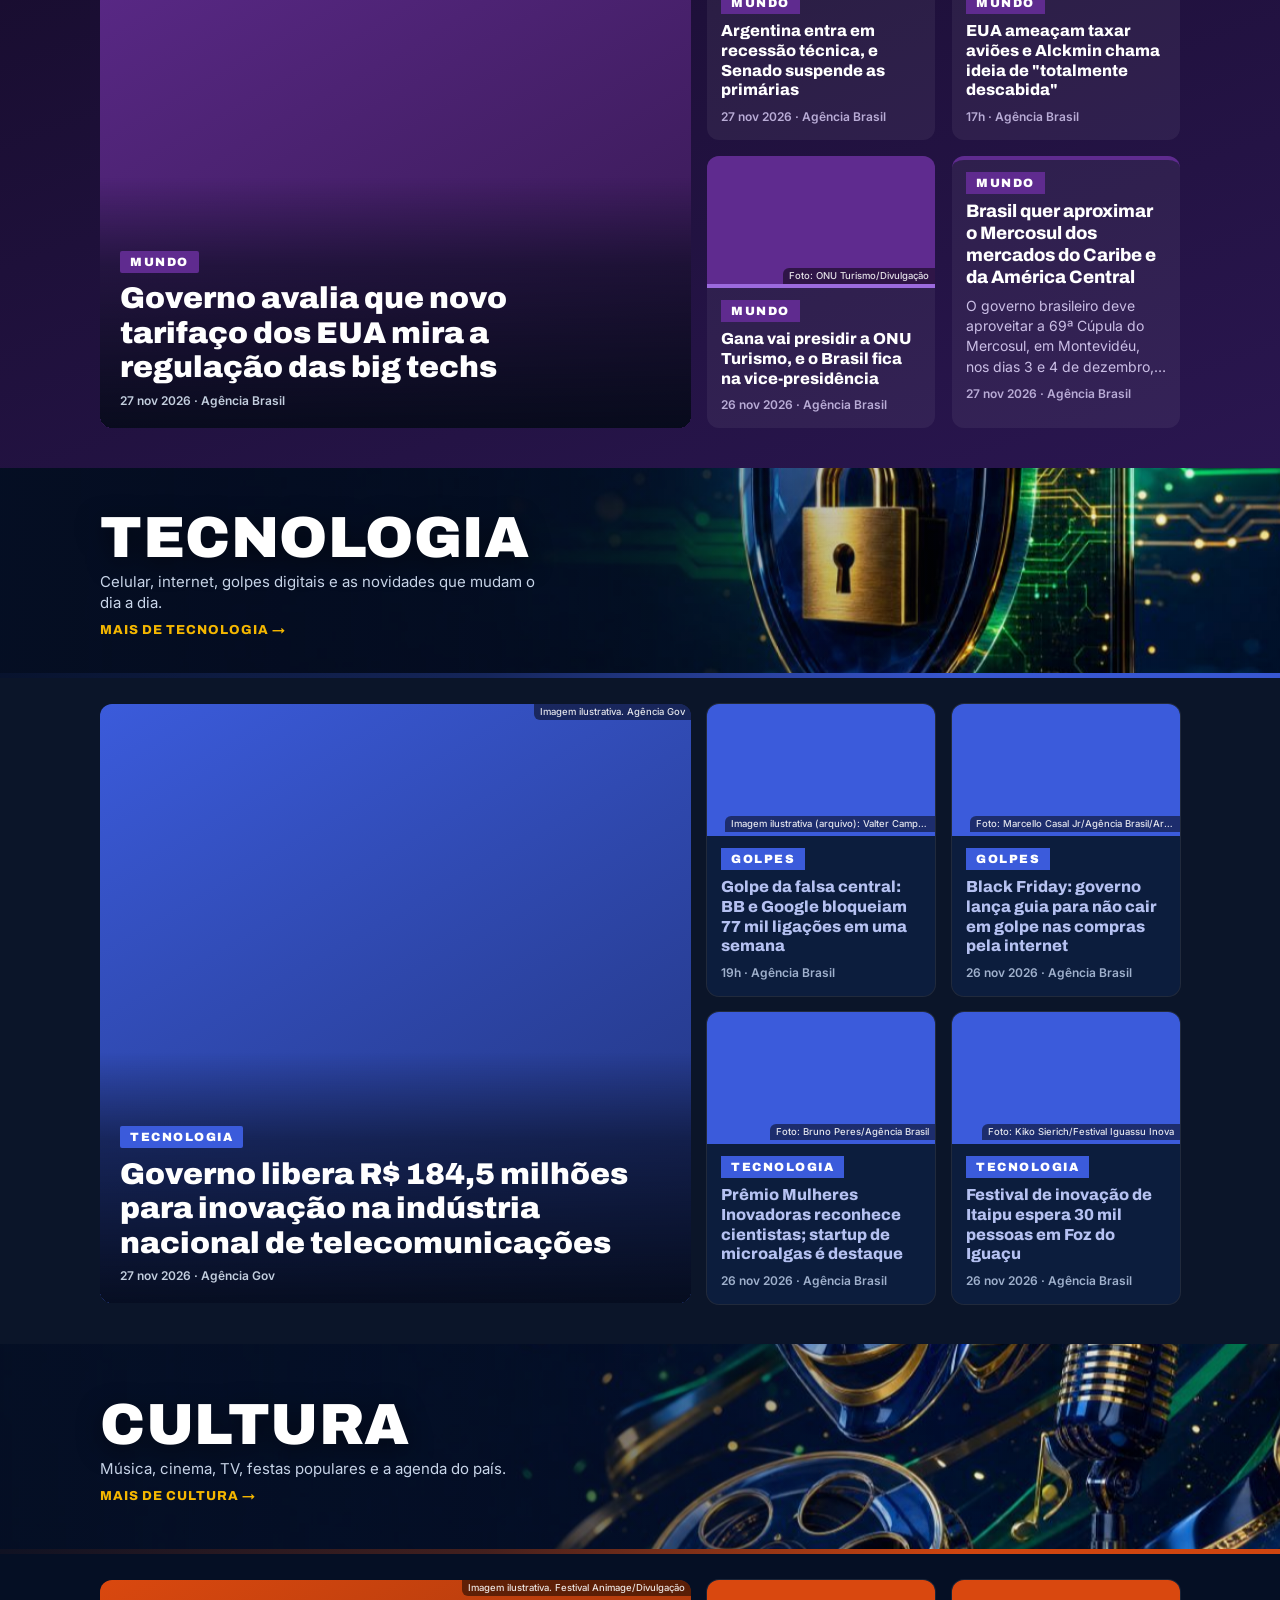
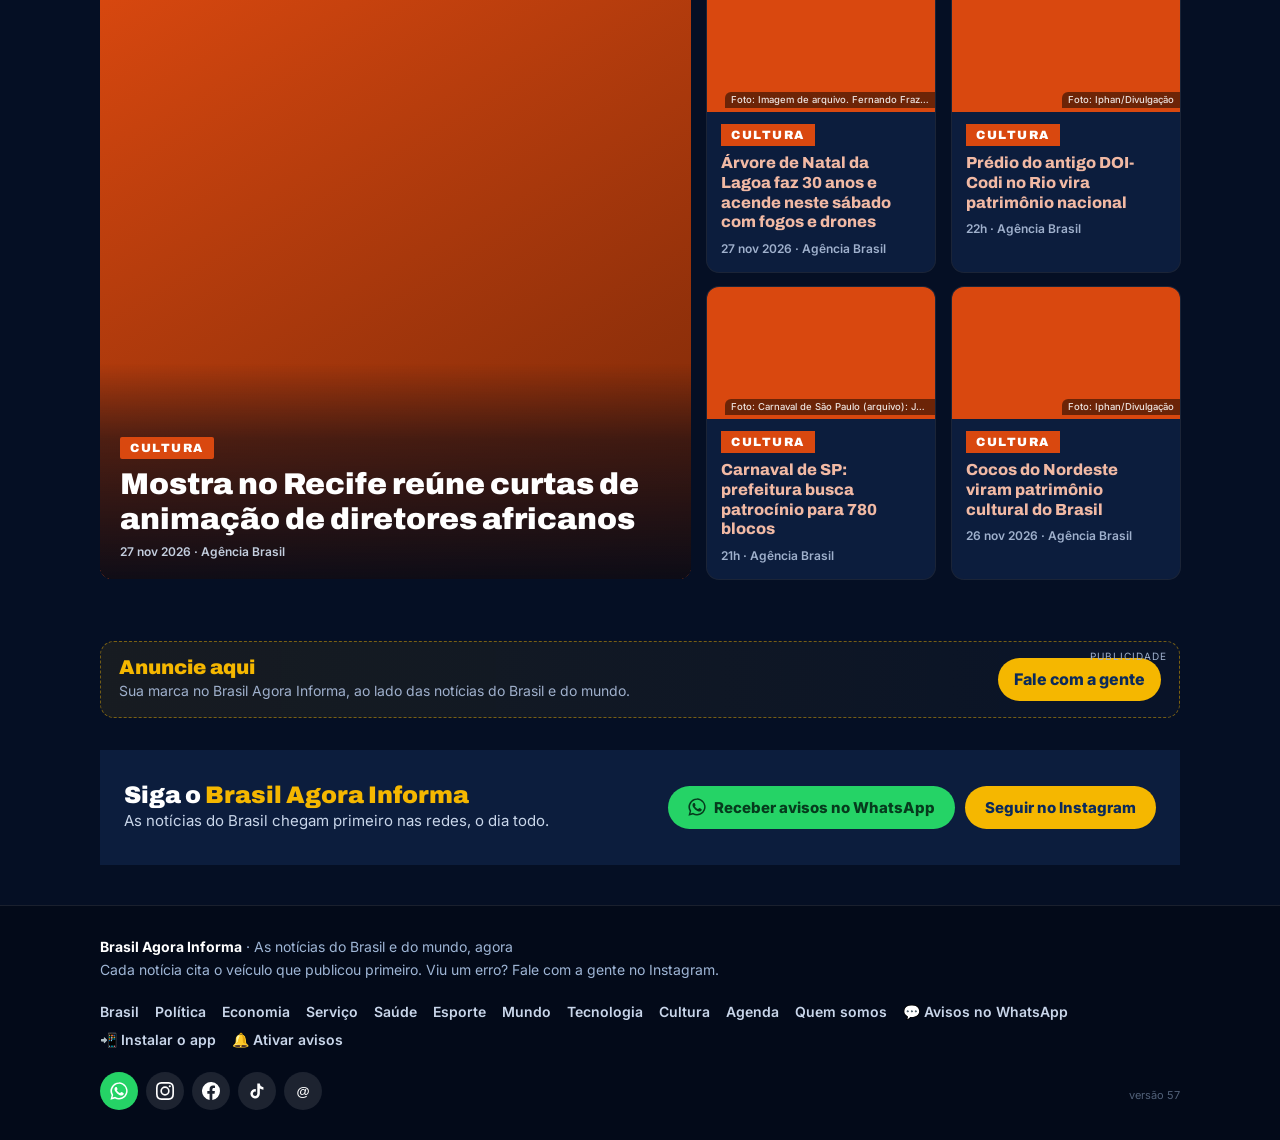
==== commit f83a4183: "Rodada das 14h de 28/11: segurança na final em SP, 13º de R$ 399 bi, transição na Fazenda (v57) Co-A" ====
--- a/index.html
+++ b/index.html
@@ -1,9 +1,9 @@
 <!doctype html><html lang="pt-BR"><head><meta charset="utf-8"><meta name="viewport" content="width=device-width,initial-scale=1"><meta name="theme-color" content="#0B2A5B">
 <link rel="preconnect" href="https://fonts.googleapis.com"><link href="https://fonts.googleapis.com/css2?family=Archivo:wght@700;800;900&family=Inter:wght@400;600;700;800&display=swap" rel="stylesheet">
-<link rel="icon" href="icones/favicon-32.png" sizes="32x32"><link rel="manifest" href="manifest.webmanifest"><link rel="apple-touch-icon" href="icones/apple-touch-icon.png"><meta name="apple-mobile-web-app-capable" content="yes"><meta name="mobile-web-app-capable" content="yes"><meta name="apple-mobile-web-app-title" content="Brasil Agora Informa"><meta name="apple-mobile-web-app-status-bar-style" content="black"><link rel="stylesheet" href="assets/style.css?v=56">
+<link rel="icon" href="icones/favicon-32.png" sizes="32x32"><link rel="manifest" href="manifest.webmanifest"><link rel="apple-touch-icon" href="icones/apple-touch-icon.png"><meta name="apple-mobile-web-app-capable" content="yes"><meta name="mobile-web-app-capable" content="yes"><meta name="apple-mobile-web-app-title" content="Brasil Agora Informa"><meta name="apple-mobile-web-app-status-bar-style" content="black"><link rel="stylesheet" href="assets/style.css?v=57">
 <title>Brasil Agora Informa | Notícias do Brasil e do mundo</title>
 <meta name="description" content="O que acontece no Brasil e no mundo agora: política, economia, serviço, saúde, esporte e mundo. Notícia confirmada, sempre com a fonte.">
 <meta property="og:title" content="Brasil Agora Informa"><meta property="og:description" content="As notícias do Brasil e do mundo, agora, com fonte."><meta property="og:image" content="capa-facebook.jpg">
 </head><body data-pagina="capa"><div id="topo"></div>
 <main class="wrap"><a href="sorteio" style="display:flex;align-items:center;gap:14px;margin:14px 0 6px;padding:12px 16px;border-radius:14px;background:linear-gradient(90deg,#0B2A5B,#173f7e);border:1px solid #F5B700;color:#fff;text-decoration:none;font-weight:700"><span style="font-size:28px">🎄</span><span style="flex:1">Sorteio de Natal: vamos sortear 3 TVs de 32 polegadas, para 3 ganhadores. <span style="color:#F5B700">Veja o regulamento →</span></span></a><div id="conteudo"><p class="vazio">Carregando notícias…</p></div></main>
-<div id="rodape"></div><script src="assets/app.js?v=56"></script></body></html>
+<div id="rodape"></div><script src="assets/app.js?v=57"></script></body></html>
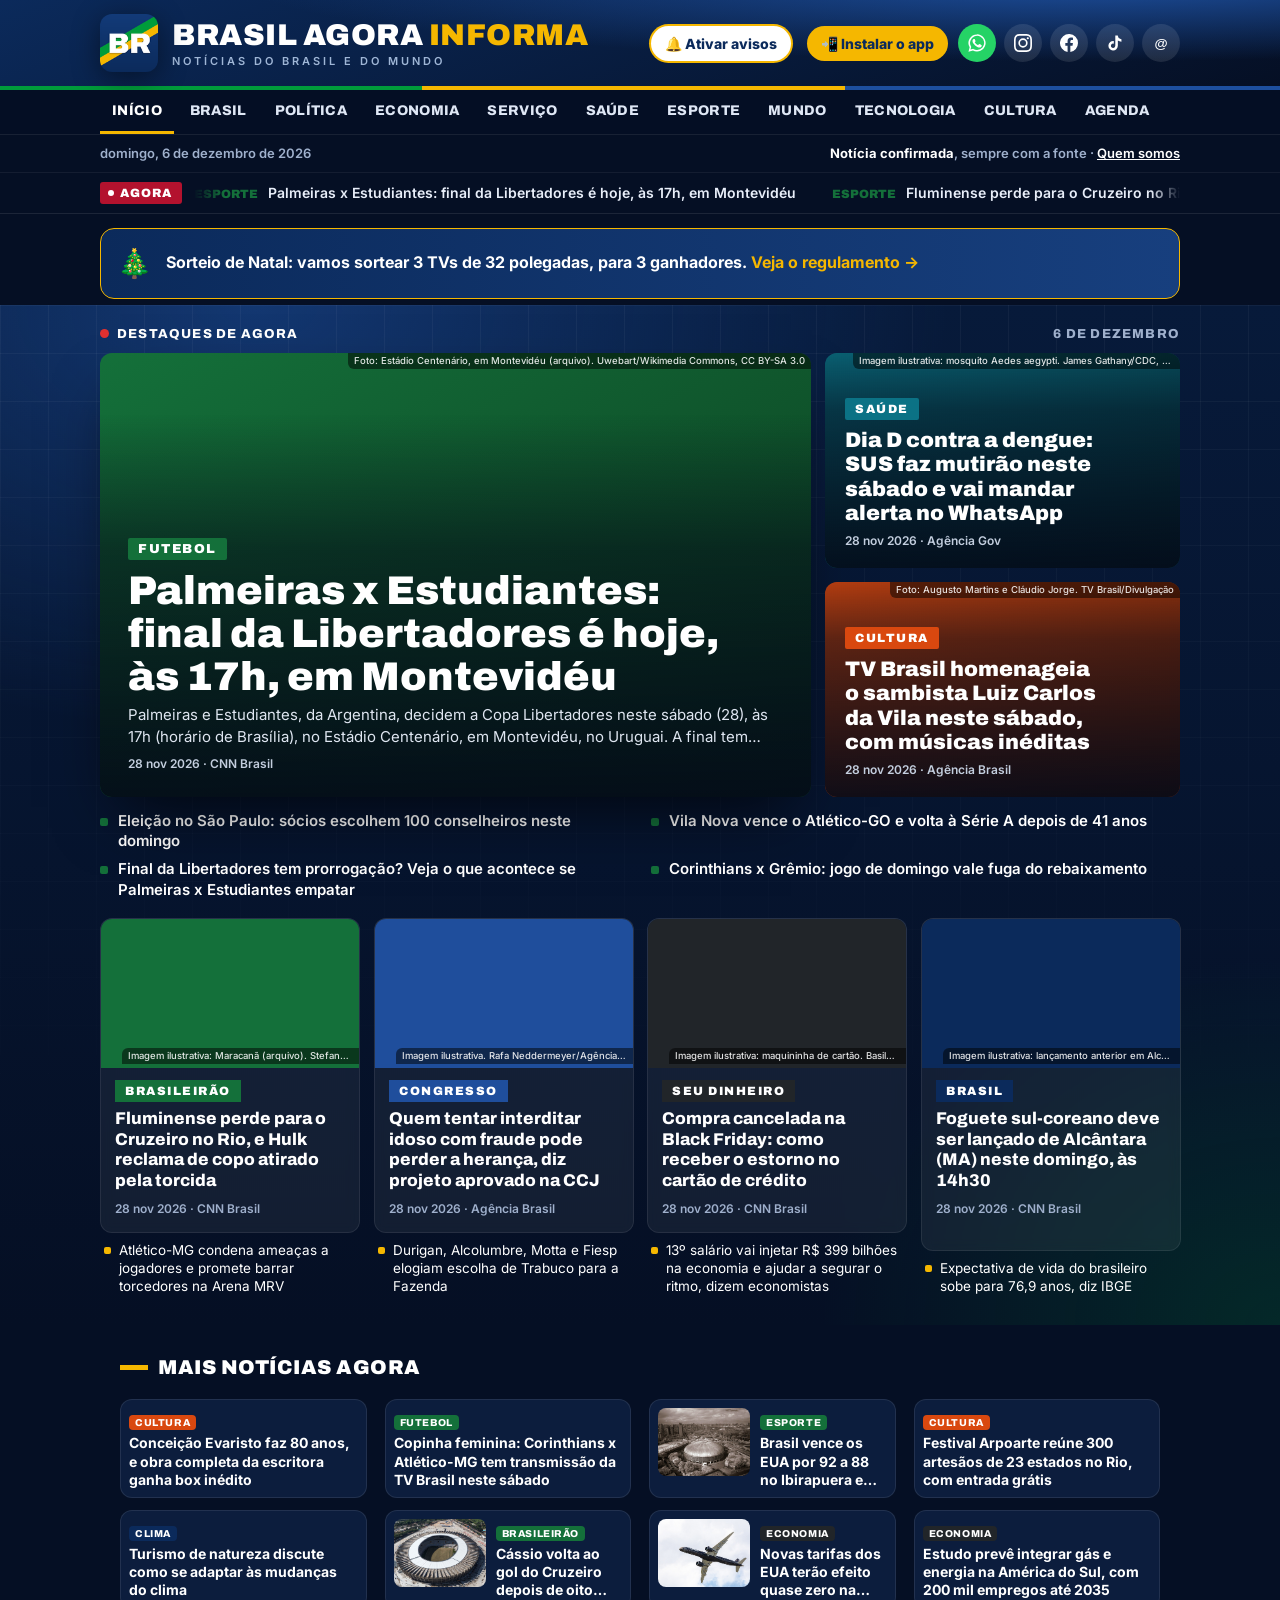
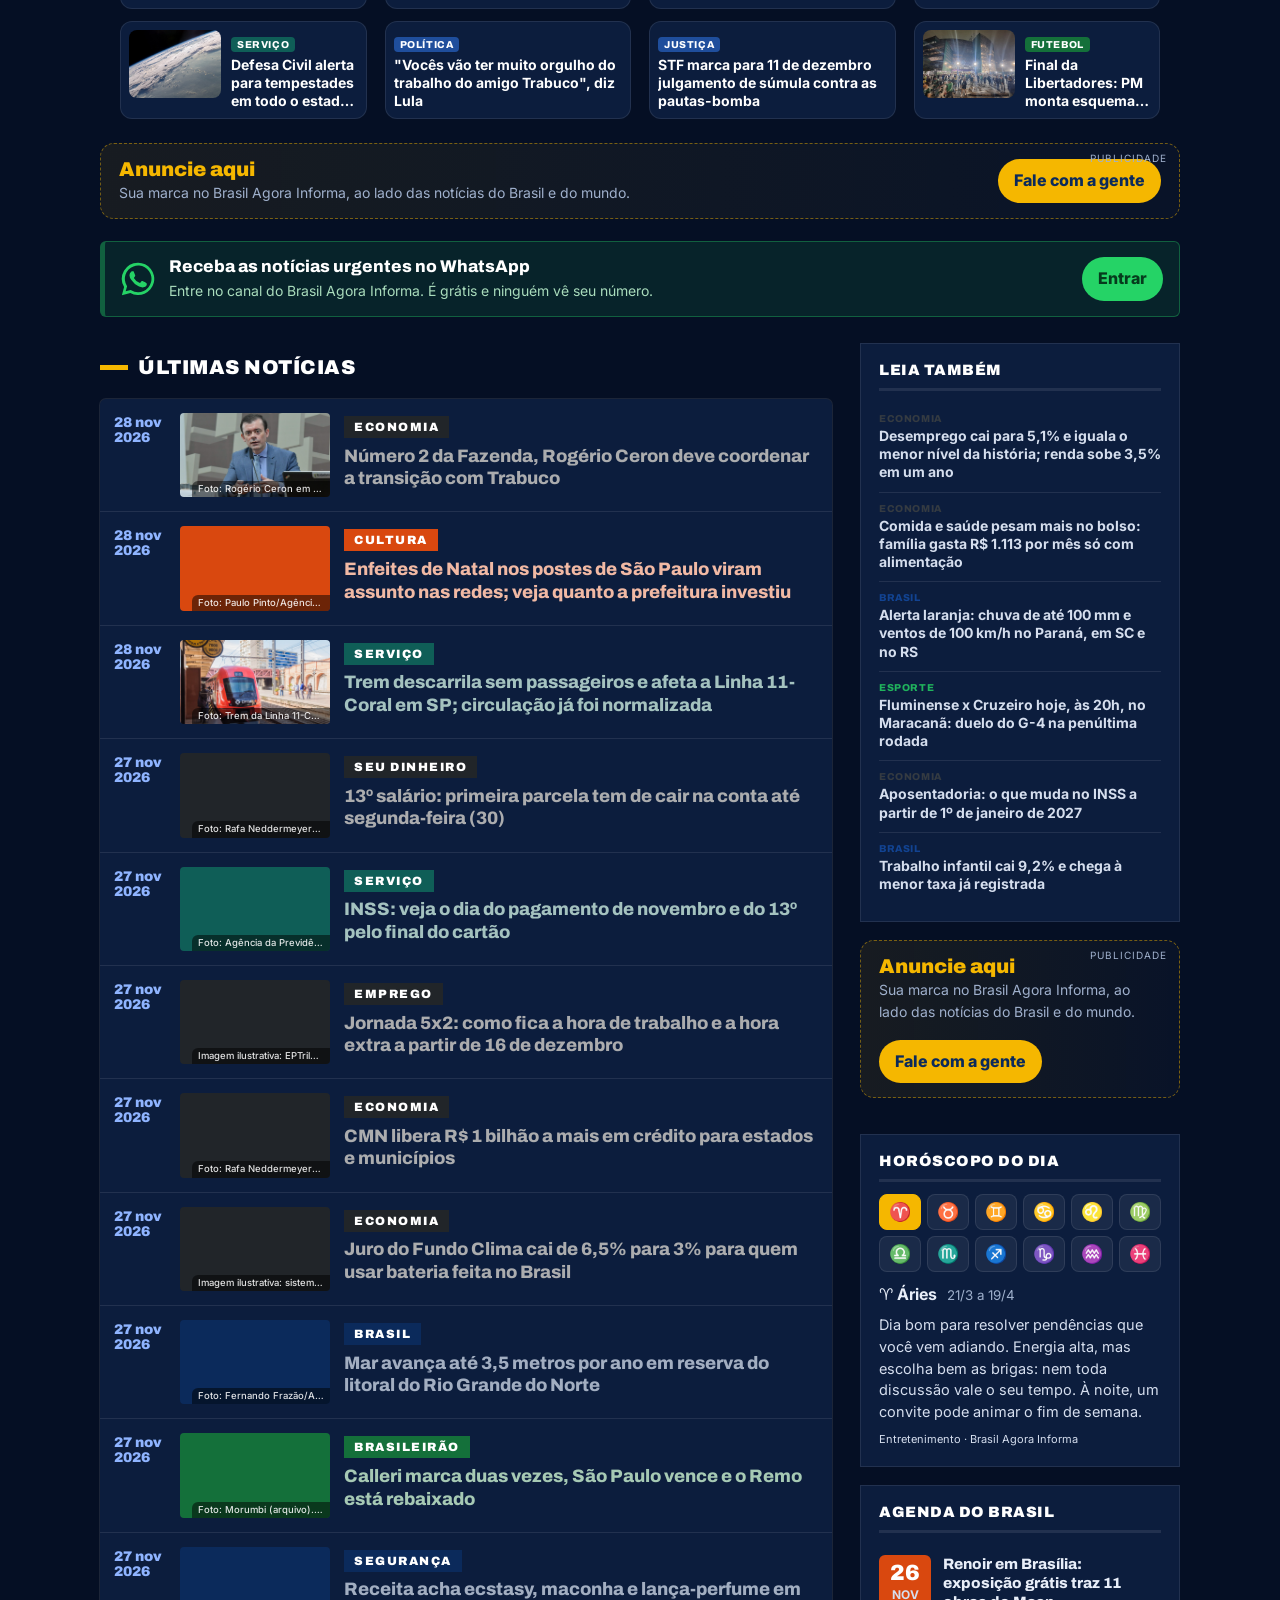
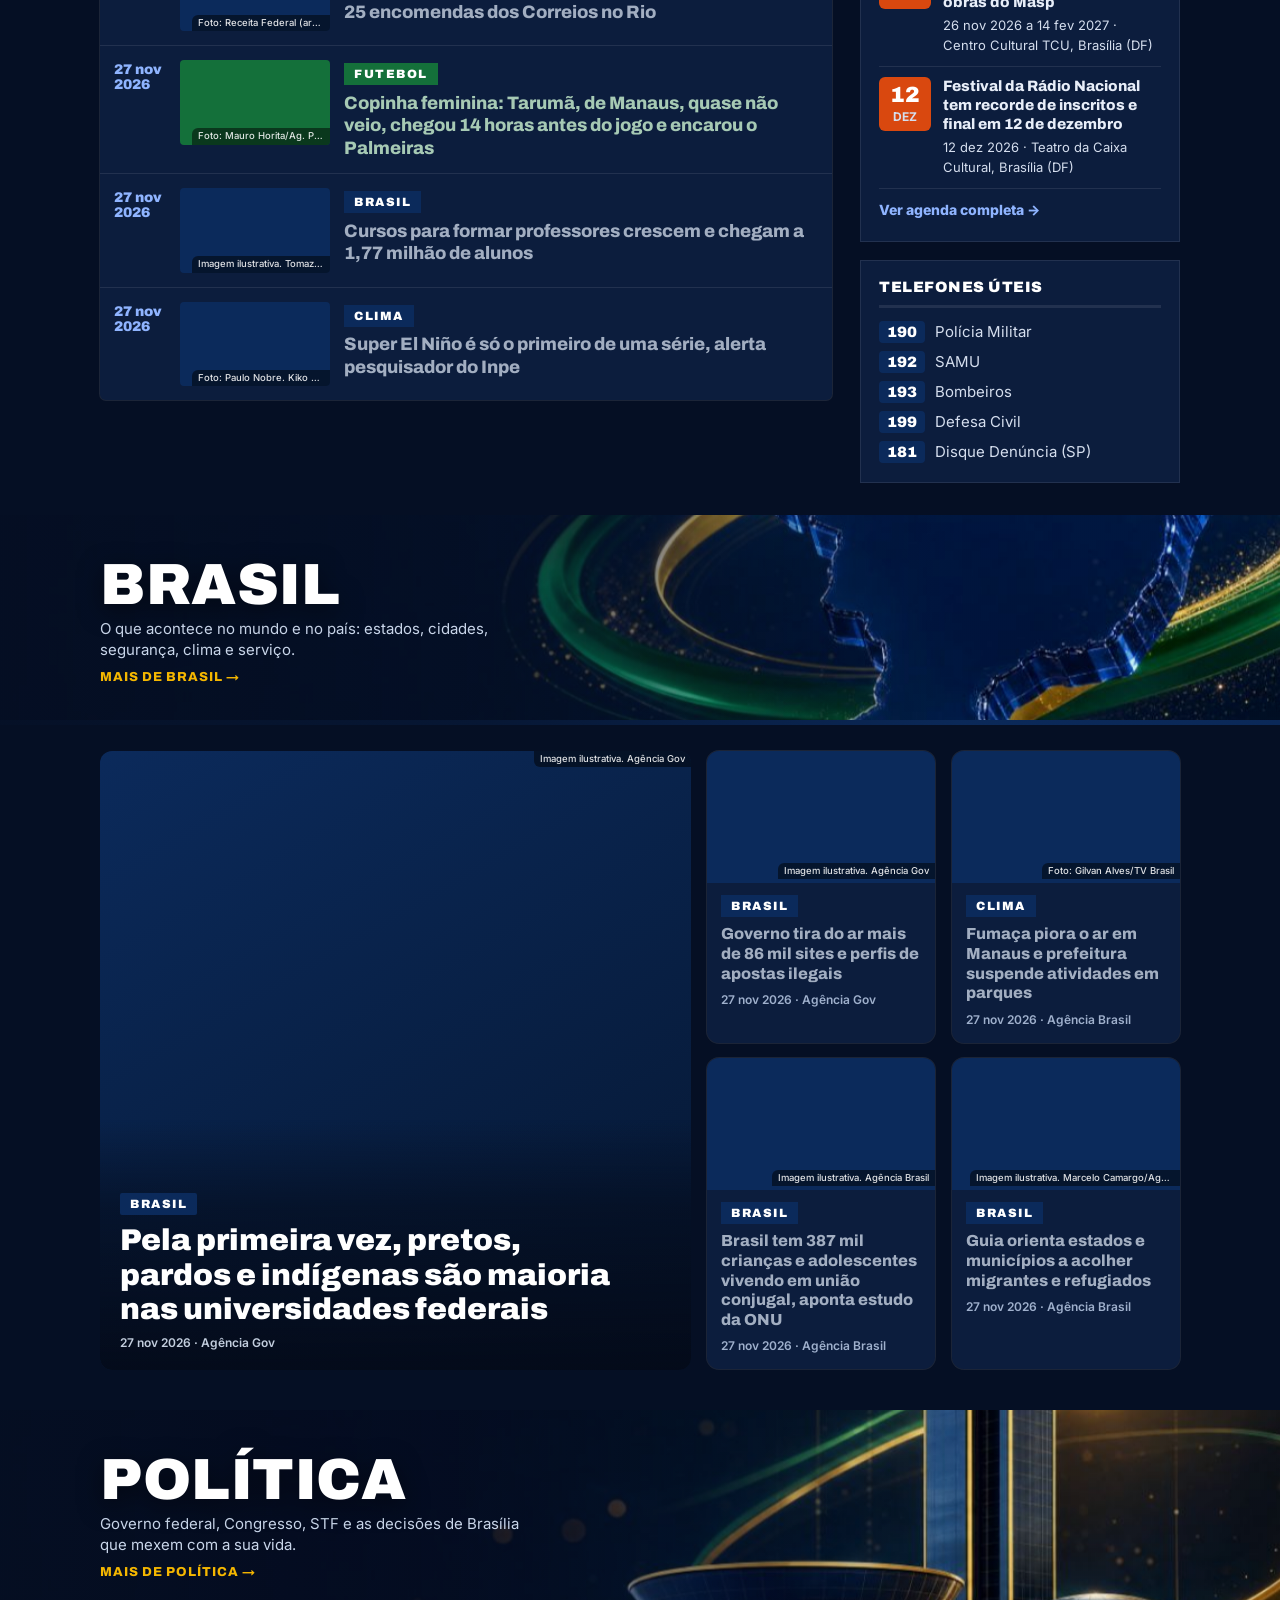
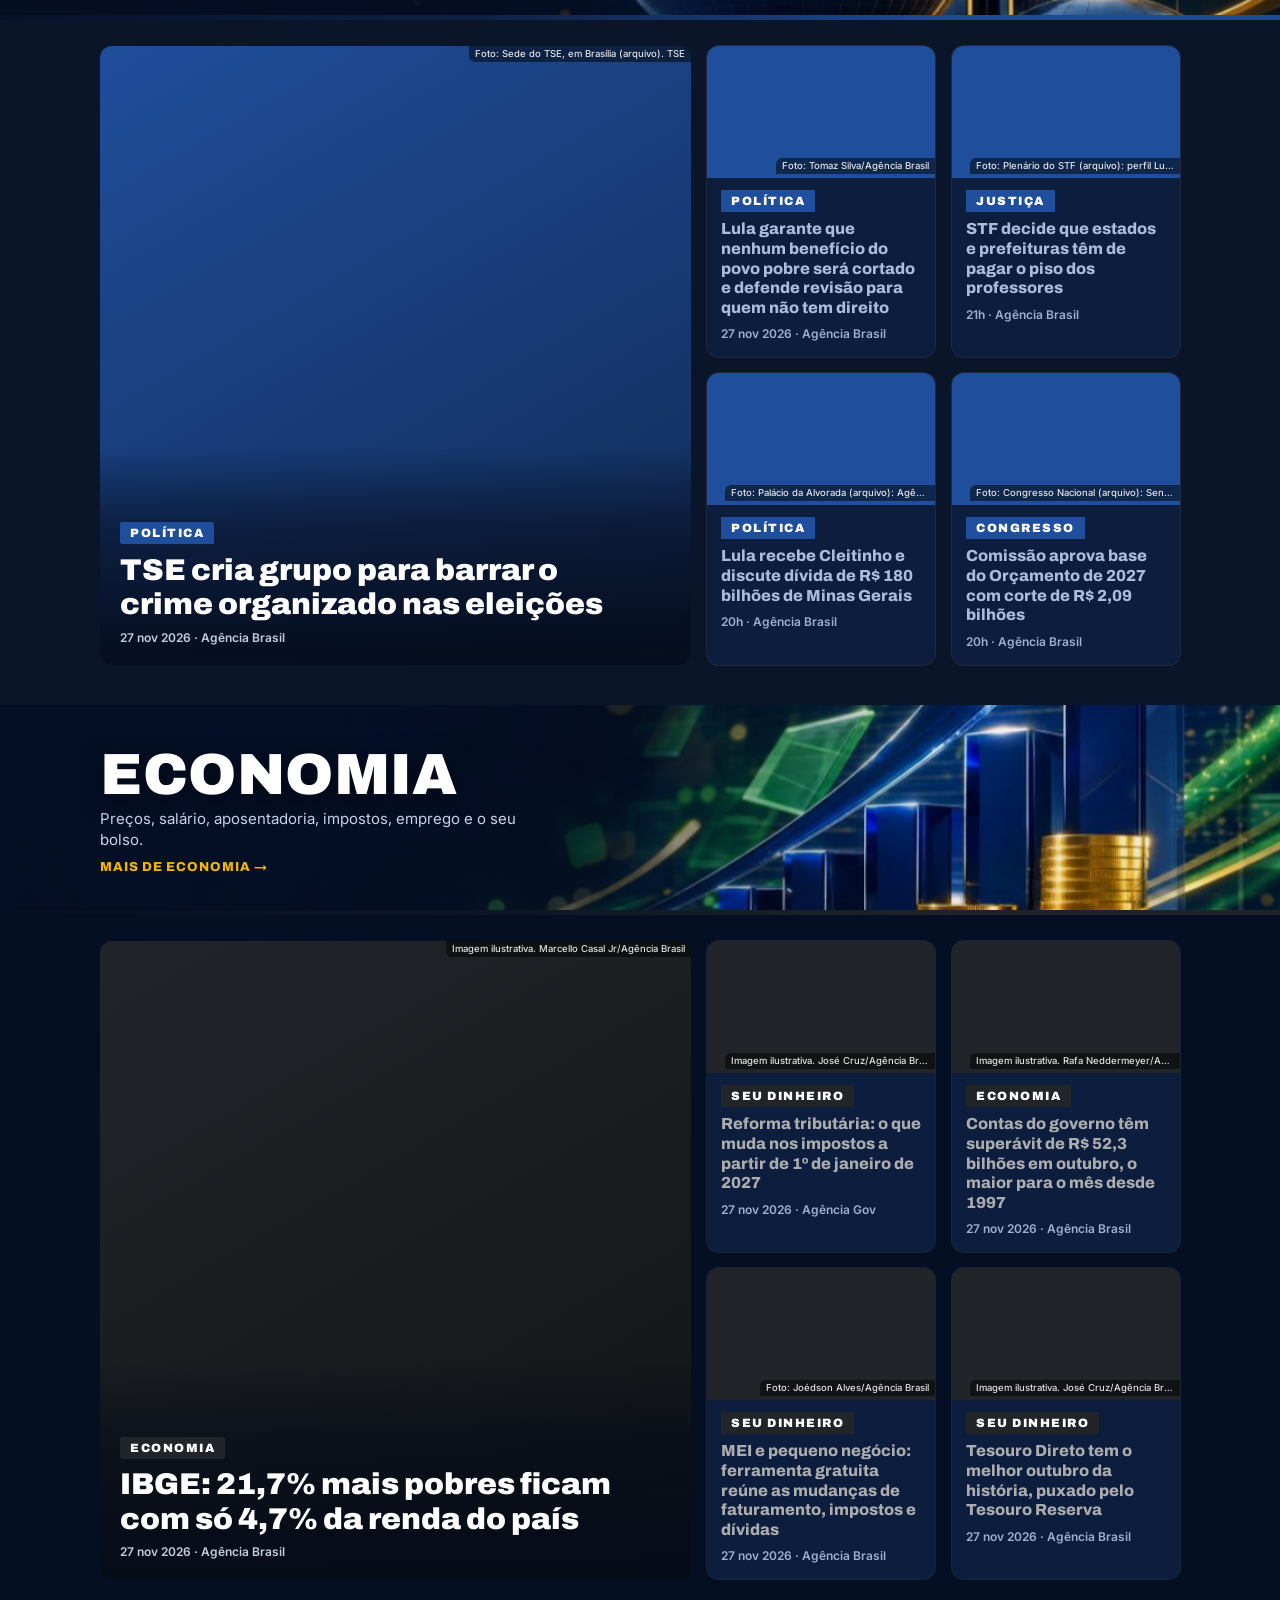
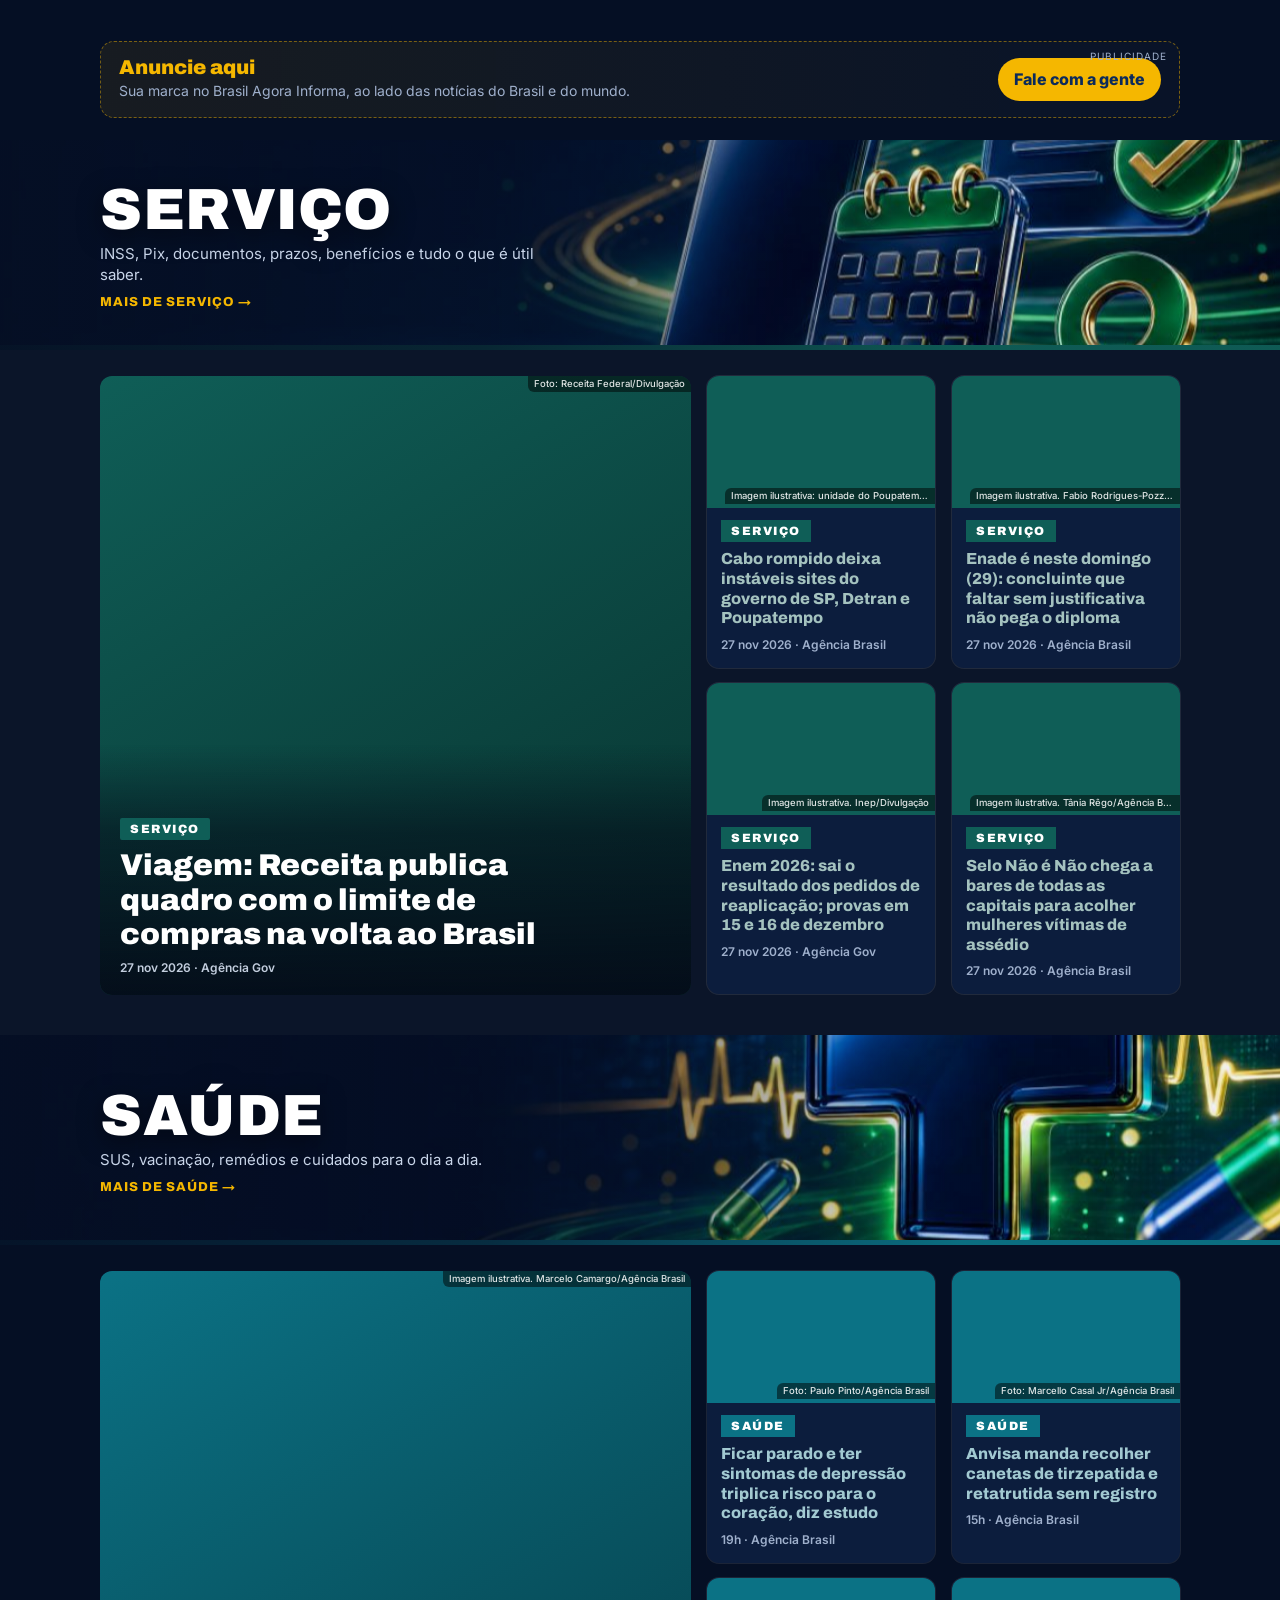
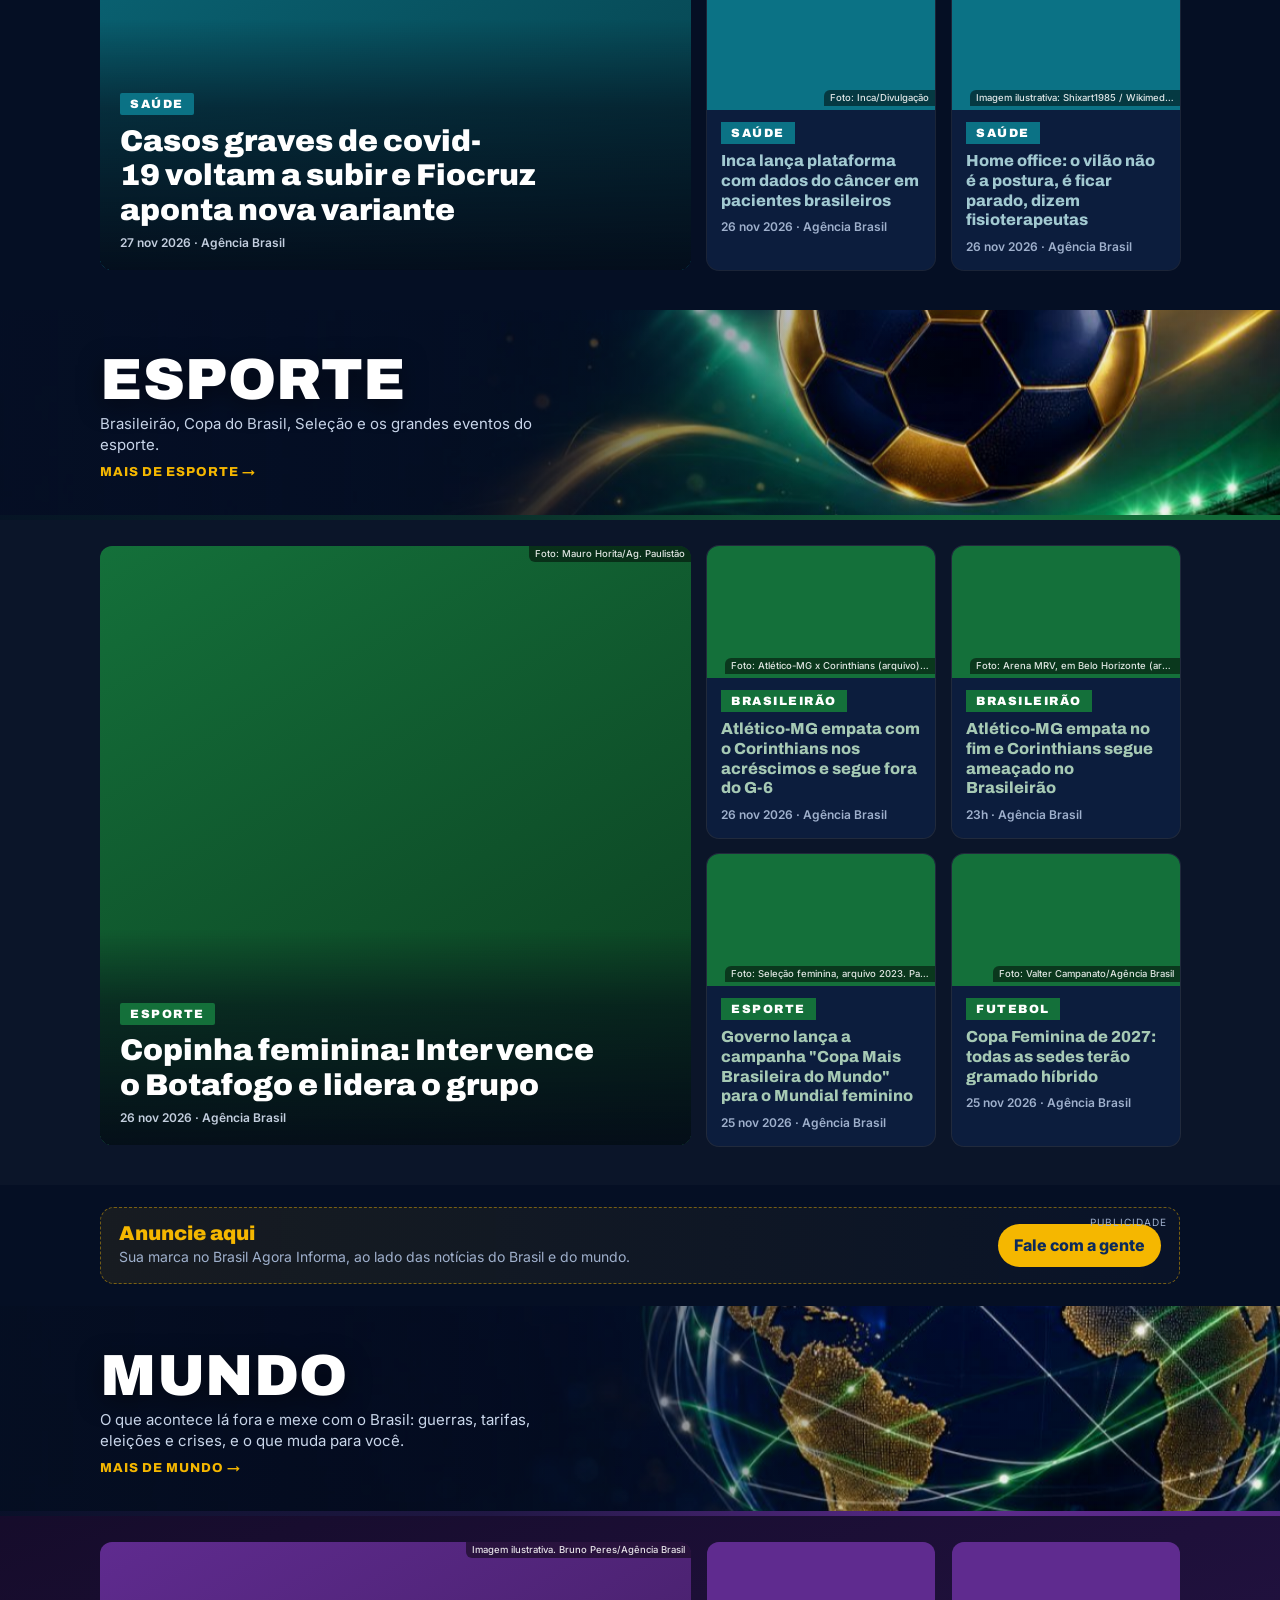
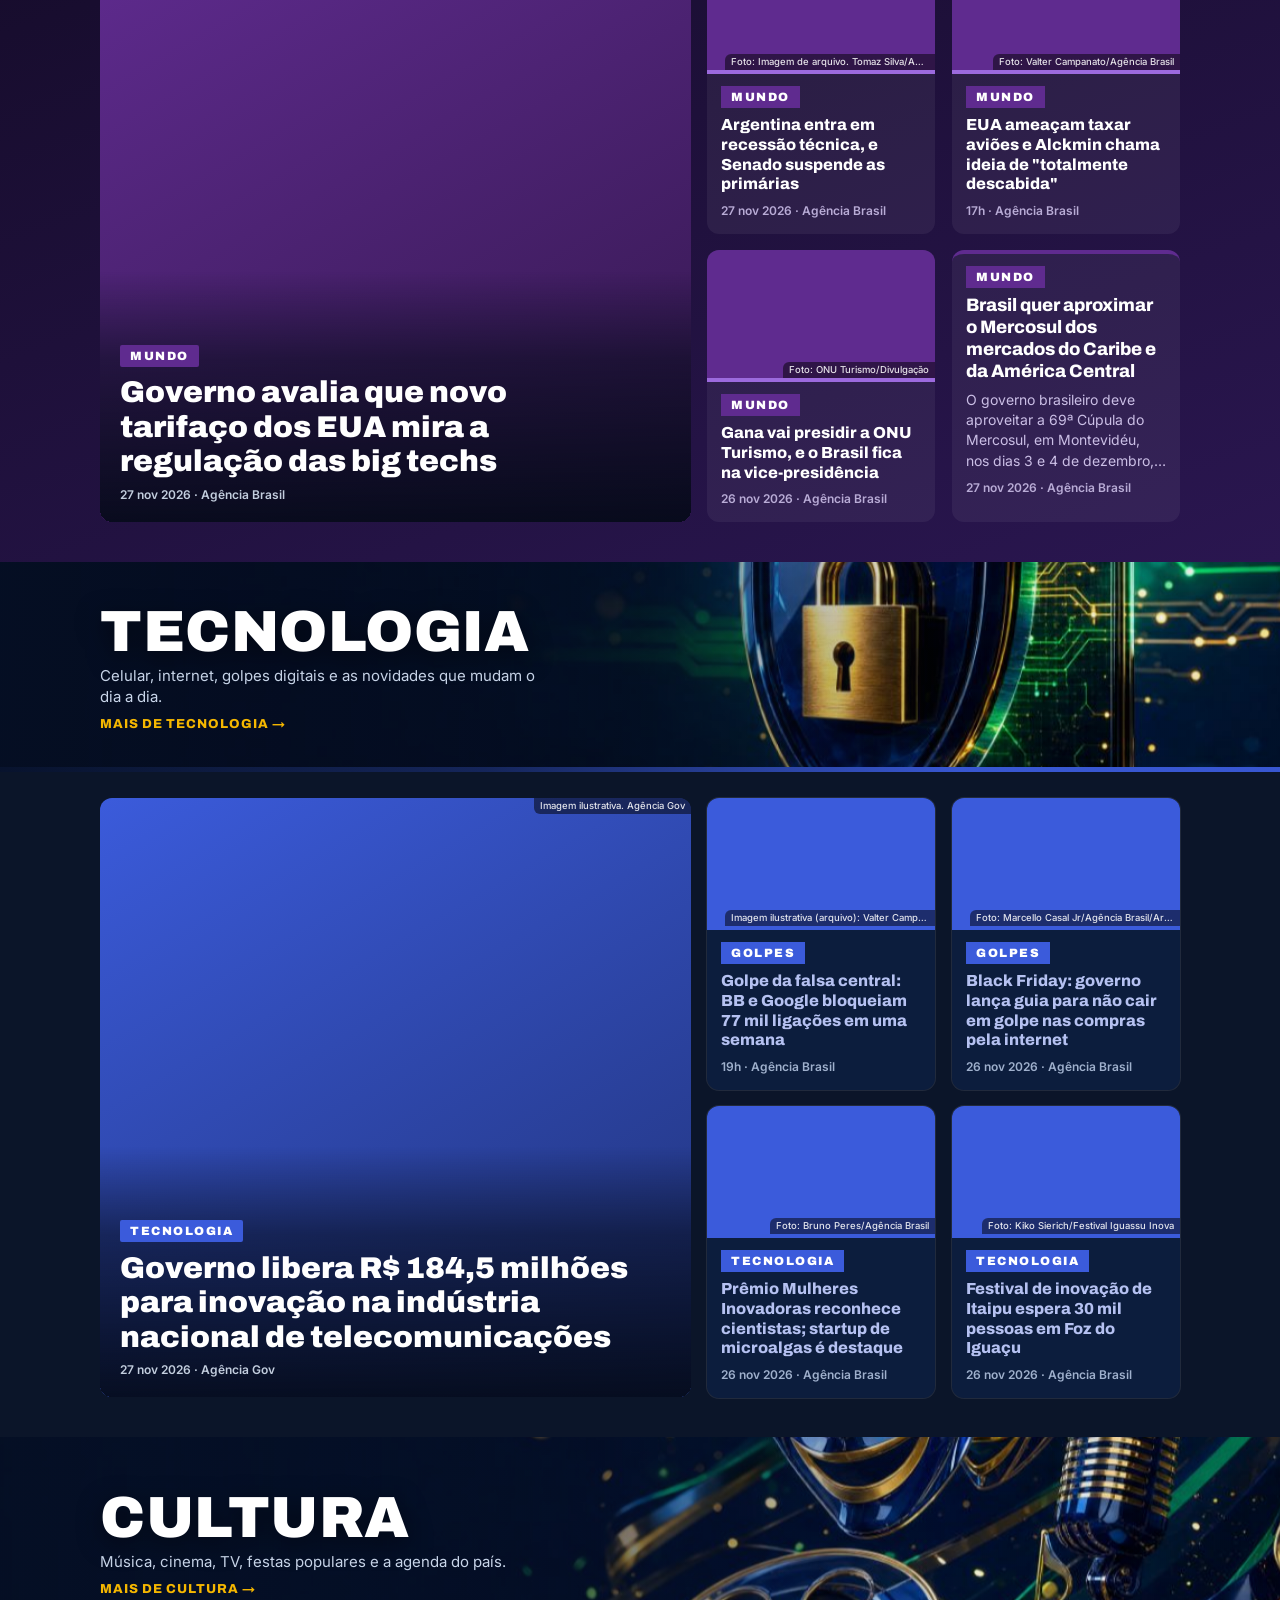
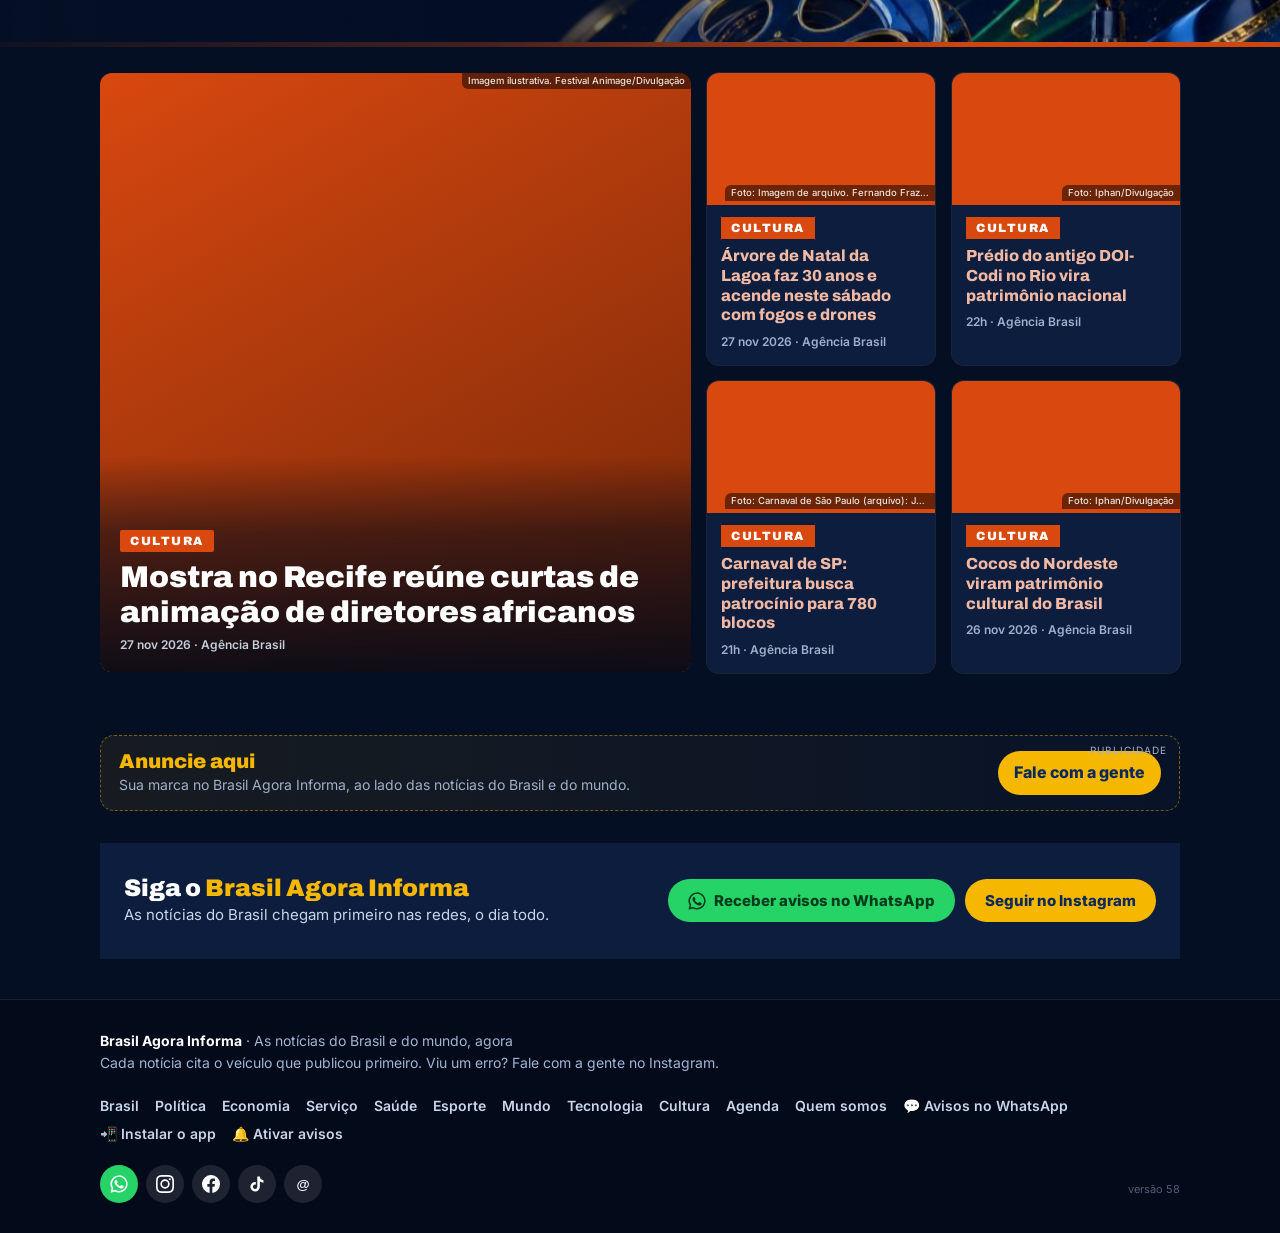
==== commit d85a37d8: "Rodada das 15h: Natal de SP, Linha 11-Coral, Atlético contra ameaças (v58) Co-Authored-By: Claude Op" ====
--- a/index.html
+++ b/index.html
@@ -1,9 +1,9 @@
 <!doctype html><html lang="pt-BR"><head><meta charset="utf-8"><meta name="viewport" content="width=device-width,initial-scale=1"><meta name="theme-color" content="#0B2A5B">
 <link rel="preconnect" href="https://fonts.googleapis.com"><link href="https://fonts.googleapis.com/css2?family=Archivo:wght@700;800;900&family=Inter:wght@400;600;700;800&display=swap" rel="stylesheet">
-<link rel="icon" href="icones/favicon-32.png" sizes="32x32"><link rel="manifest" href="manifest.webmanifest"><link rel="apple-touch-icon" href="icones/apple-touch-icon.png"><meta name="apple-mobile-web-app-capable" content="yes"><meta name="mobile-web-app-capable" content="yes"><meta name="apple-mobile-web-app-title" content="Brasil Agora Informa"><meta name="apple-mobile-web-app-status-bar-style" content="black"><link rel="stylesheet" href="assets/style.css?v=57">
+<link rel="icon" href="icones/favicon-32.png" sizes="32x32"><link rel="manifest" href="manifest.webmanifest"><link rel="apple-touch-icon" href="icones/apple-touch-icon.png"><meta name="apple-mobile-web-app-capable" content="yes"><meta name="mobile-web-app-capable" content="yes"><meta name="apple-mobile-web-app-title" content="Brasil Agora Informa"><meta name="apple-mobile-web-app-status-bar-style" content="black"><link rel="stylesheet" href="assets/style.css?v=58">
 <title>Brasil Agora Informa | Notícias do Brasil e do mundo</title>
 <meta name="description" content="O que acontece no Brasil e no mundo agora: política, economia, serviço, saúde, esporte e mundo. Notícia confirmada, sempre com a fonte.">
 <meta property="og:title" content="Brasil Agora Informa"><meta property="og:description" content="As notícias do Brasil e do mundo, agora, com fonte."><meta property="og:image" content="capa-facebook.jpg">
 </head><body data-pagina="capa"><div id="topo"></div>
 <main class="wrap"><a href="sorteio" style="display:flex;align-items:center;gap:14px;margin:14px 0 6px;padding:12px 16px;border-radius:14px;background:linear-gradient(90deg,#0B2A5B,#173f7e);border:1px solid #F5B700;color:#fff;text-decoration:none;font-weight:700"><span style="font-size:28px">🎄</span><span style="flex:1">Sorteio de Natal: vamos sortear 3 TVs de 32 polegadas, para 3 ganhadores. <span style="color:#F5B700">Veja o regulamento →</span></span></a><div id="conteudo"><p class="vazio">Carregando notícias…</p></div></main>
-<div id="rodape"></div><script src="assets/app.js?v=57"></script></body></html>
+<div id="rodape"></div><script src="assets/app.js?v=58"></script></body></html>
